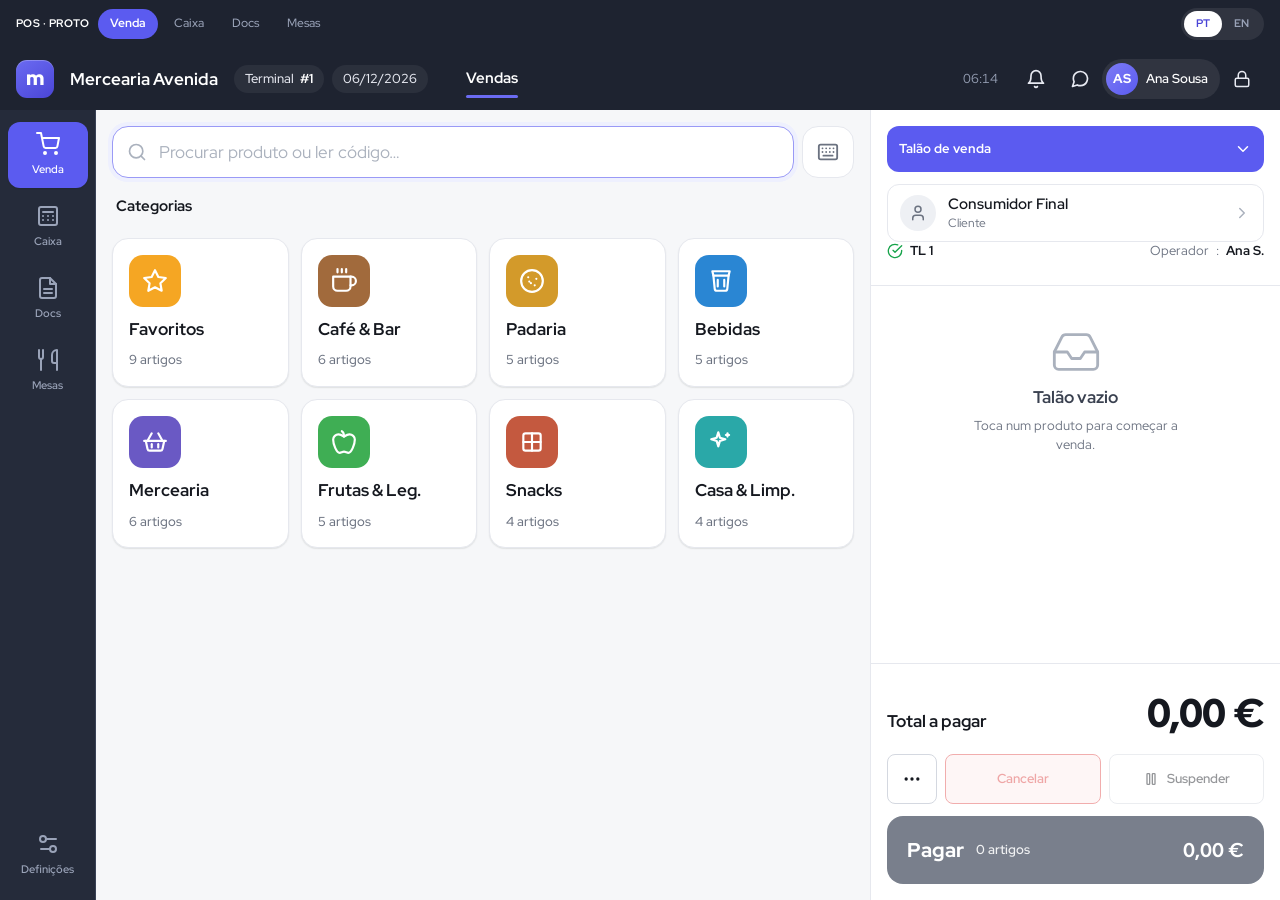
==== payment.html @ ea92c302 "feat(v2): aplica auditoria UX — detalhes em touch, suspender/recuperar, pagamento reescrito Ecrã de " ====
<!DOCTYPE html>
<html lang="pt">
<head>
  <meta charset="UTF-8" />
  <meta name="viewport" content="width=device-width, initial-scale=1, viewport-fit=cover" />
  <title>Moloni POS — Pagamento</title>
  <link rel="stylesheet" href="assets/css/base.css" />
  <link rel="stylesheet" href="assets/css/sale.css" />
  <link rel="stylesheet" href="assets/css/payment.css" />
</head>
<body>
  <header class="pay-top">
    <a class="pay-top__back" href="sale.html" id="back"></a>
    <span class="pay-top__title" id="title">Pagamento</span>
  </header>

  <main class="pay-screen">
    <h1 class="sr-only" id="h1">Pagamento</h1>
    <section class="pay-left">
      <div class="pay-total">
        <div class="lbl" id="lblDue"></div>
        <div class="big num" id="grandTotal">—</div>
      </div>

      <div class="methods" id="methods">
        <button class="method" type="button" data-m="cash" aria-pressed="true"><span data-icon="banknote"></span><span data-s="pay.method.cash"></span></button>
        <button class="method" type="button" data-m="card" aria-pressed="false"><span data-icon="card"></span><span data-s="pay.method.card"></span></button>
        <button class="method" type="button" data-m="mbway" aria-pressed="false"><span data-icon="smartphone"></span><span data-s="pay.method.mbway"></span></button>
      </div>

      <!-- painel dinheiro -->
      <div class="panel" id="cashPanel">
        <button class="cash__received" id="received" type="button">
          <span class="k" id="lblReceived"></span>
          <span class="v num" id="receivedVal">0,00 €</span>
        </button>
        <div class="quick" id="quick"></div>
        <div class="change-row"><span class="k" id="lblChange"></span><span class="v num" id="changeVal">0,00 €</span></div>
      </div>

      <!-- painel cartão / mbway -->
      <div class="panel hidden" id="termPanel">
        <div class="terminal">
          <span data-icon="card" id="termIcon"></span>
          <p id="termMsg"></p>
          <small id="termHint"></small>
        </div>
      </div>
    </section>

    <aside class="pay-right">
      <div class="receipt">
        <h2 id="rTitle"></h2>
        <div id="rRows"></div>
      </div>
      <button class="pay" id="finish" type="button"><span id="finishLbl"></span><span class="pay__amount num" id="finishAmt"></span></button>
      <div class="cert">
        <div class="qr" aria-hidden="true"></div>
        ATCUD: AJ4F-1 · <span id="certTxt"></span>
      </div>
    </aside>
  </main>

  <script src="assets/js/data.js"></script>
  <script src="assets/js/i18n.js"></script>
  <script src="assets/js/icons.js"></script>
  <script src="assets/js/cart.js"></script>
  <script src="assets/js/ui.js"></script>
  <script>
  (function () {
    "use strict";
    var $ = function (s) { return document.querySelector(s); };
    var ic = POS.icon, cart = POS.cart;

    // Fonte de verdade única: o carrinho. Sem itens => volta à venda.
    var totals = cart.totals();
    if (!totals.itemCount) { window.location.href = "sale.html"; return; }

    var method = "cash";
    var receivedCents = 0;

    function paintIcons() {
      document.querySelectorAll("[data-icon]").forEach(function (el) { el.innerHTML = ic(el.getAttribute("data-icon"), { size: 32, stroke: 1.6 }); });
      $("#back").innerHTML = ic("chevron-left", { size: 20 }) + "<span>" + POS.s("act.back") + "</span>";
    }

    function applyStatic() {
      document.querySelectorAll("[data-s]").forEach(function (el) { el.textContent = POS.s(el.getAttribute("data-s")); });
      $("#title").textContent = POS.s("pay.title");
      $("#h1").textContent = POS.s("pay.title");
      $("#lblDue").textContent = POS.s("cart.totalDue");
      $("#lblReceived").textContent = POS.s("pay.received");
      $("#lblChange").textContent = POS.s("pay.change");
      $("#rTitle").textContent = POS.s("pay.summary");
      $("#certTxt").textContent = POS.s("pay.cert");
      $("#finishLbl").textContent = POS.s("pay.complete");
      $("#back").innerHTML = ic("chevron-left", { size: 20 }) + "<span>" + POS.s("act.back") + "</span>";
    }

    function renderTotals() {
      totals = cart.totals();
      $("#grandTotal").textContent = POS.money(totals.totalCents);
      $("#finishAmt").textContent = POS.money(totals.totalCents);
      var rows = rrow(POS.s("tot.subtotal"), POS.money(totals.subtotalCents));
      totals.taxBreakdown.forEach(function (g) { rows += rrow(POS.s("tot.tax") + " " + g.rate + "%", POS.money(g.tax)); });
      if (totals.discountCents > 0) rows += rrow(POS.s("tot.discount"), "−" + POS.money(totals.discountCents));
      var c = cart.customer();
      rows += rrow(POS.s("cart.customer"), c.nif ? "NIF " + c.nif : POS.t(c.name));
      rows += '<div class="rrow tot"><span>' + POS.s("tot.total") + '</span><span class="v">' + POS.money(totals.totalCents) + "</span></div>";
      $("#rRows").innerHTML = rows;
    }
    function rrow(l, v) { return '<div class="rrow"><span>' + l + '</span><span class="v">' + v + "</span></div>"; }

    /* ---------- Quick cash: denominações EUR ≥ total + exato ---------- */
    function renderQuick() {
      var host = $("#quick"); host.innerHTML = "";
      var notes = [500, 1000, 2000, 5000, 10000];
      var vals = [totals.totalCents];
      // próxima nota "redonda" e notas standard acima do total
      notes.forEach(function (n) { if (n > totals.totalCents) vals.push(n); });
      var ceil5 = Math.ceil(totals.totalCents / 500) * 500;
      if (ceil5 > totals.totalCents) vals.push(ceil5);
      vals = vals.filter(function (v, i, a) { return a.indexOf(v) === i; }).sort(function (a, b) { return a - b; }).slice(0, 6);
      vals.forEach(function (v) {
        var b = document.createElement("button"); b.type = "button";
        if (v === totals.totalCents) { b.className = "exact"; b.textContent = POS.s("pay.exact"); }
        else b.textContent = POS.money(v);
        b.addEventListener("click", function () { receivedCents = v; renderCash(); });
        host.appendChild(b);
      });
    }

    function renderCash() {
      $("#receivedVal").textContent = POS.money(receivedCents);
      $("#changeVal").textContent = POS.money(Math.max(0, receivedCents - totals.totalCents));
    }

    /* ---------- Método ---------- */
    function setMethod(m) {
      method = m;
      document.querySelectorAll(".method").forEach(function (x) { x.setAttribute("aria-pressed", String(x.dataset.m === m)); });
      $("#cashPanel").classList.toggle("hidden", m !== "cash");
      $("#termPanel").classList.toggle("hidden", m === "cash");
      if (m !== "cash") {
        $("#termIcon").innerHTML = ic(m === "card" ? "card" : "smartphone", { size: 44, stroke: 1.5 });
        $("#termMsg").textContent = POS.s(m === "card" ? "pay.method.card" : "pay.method.mbway");
        $("#termHint").textContent = POS.money(totals.totalCents);
      }
    }

    /* ---------- Finalizar ---------- */
    function finish() {
      if (method === "cash" && receivedCents < totals.totalCents) {
        POS.toast(POS.s("pay.insufficient"), { variant: "danger" }); return;
      }
      if (method === "cash") return success();
      // cartão / mbway: estado de espera simulado
      var ov = waiting(POS.s(method === "card" ? "pay.cardWaiting" : "pay.mbwayWaiting"));
      setTimeout(function () { ov.remove(); success(); }, 1400);
    }

    function waiting(msg) {
      var ov = document.createElement("div"); ov.className = "success-ov";
      ov.innerHTML = '<div class="success"><div class="spin"></div><h2>' + msg + "</h2></div>";
      document.body.appendChild(ov); return ov;
    }

    function success() {
      var change = Math.max(0, receivedCents - totals.totalCents);
      var ov = document.createElement("div"); ov.className = "success-ov";
      ov.innerHTML = '<div class="success"><div class="success__badge">' + ic("check", { size: 44, stroke: 2.4 }) + "</div>" +
        "<h2>" + POS.s("pay.done") + "</h2>" +
        (method === "cash" && change > 0 ? '<div class="success__change">' + POS.money(change) + "<small>" + POS.s("pay.change") + "</small></div>" : "") +
        '<button class="btn btn--pay btn--block" id="newSale" style="margin-top:var(--sp-4)">' + POS.s("pay.newSale") + "</button></div>";
      document.body.appendChild(ov);
      cart.clear();
      try { sessionStorage.removeItem("pos_payment"); } catch (e) {}
      ov.querySelector("#newSale").addEventListener("click", function () { window.location.href = "sale.html"; });
      setTimeout(function () { window.location.href = "sale.html"; }, 2600);
    }

    function renderAll() { applyStatic(); paintIcons(); renderTotals(); renderQuick(); renderCash(); setMethod(method); }

    document.querySelectorAll(".method").forEach(function (m) { m.addEventListener("click", function () { setMethod(m.dataset.m); }); });
    $("#received").addEventListener("click", function () {
      POS.keypad({ title: POS.s("pay.received"), sub: POS.s("cart.totalDue") + ": " + POS.money(totals.totalCents),
        decimal: true, initial: 0, maxInt: 5, maxDec: 2, suffix: "€",
        onConfirm: function (v) { receivedCents = Math.round(v * 100); renderCash(); } });
    });
    $("#finish").addEventListener("click", finish);
    POS.onLangChange(renderAll);

    POS.mountDevNav("sale");
    renderAll();
  })();
  </script>
</body>
</html>
---- assets/css/base.css ----
/* =========================================================================
   Moloni POS — base.css
   Design tokens + reset + componentes partilhados. Carregado por todas as páginas.
   Dinheiro: cêntimos inteiros, formatado em JS. Tipografia: Red Hat Display.
   ========================================================================= */

/* ---------- Fontes (Red Hat Display, local woff2) ---------- */
@font-face { font-family:"Red Hat Display"; src:url("../fonts/RedHatDisplay-Light.woff2") format("woff2");      font-weight:300; font-style:normal; font-display:swap; }
@font-face { font-family:"Red Hat Display"; src:url("../fonts/RedHatDisplay-Regular.woff2") format("woff2");    font-weight:400; font-style:normal; font-display:swap; }
@font-face { font-family:"Red Hat Display"; src:url("../fonts/RedHatDisplay-Medium.woff2") format("woff2");     font-weight:500; font-style:normal; font-display:swap; }
@font-face { font-family:"Red Hat Display"; src:url("../fonts/RedHatDisplay-SemiBold.woff2") format("woff2");   font-weight:600; font-style:normal; font-display:swap; }
@font-face { font-family:"Red Hat Display"; src:url("../fonts/RedHatDisplay-Bold.woff2") format("woff2");       font-weight:700; font-style:normal; font-display:swap; }
@font-face { font-family:"Red Hat Display"; src:url("../fonts/RedHatDisplay-ExtraBold.woff2") format("woff2");  font-weight:800; font-style:normal; font-display:swap; }
@font-face { font-family:"Red Hat Display"; src:url("../fonts/RedHatDisplay-Black.woff2") format("woff2");      font-weight:900; font-style:normal; font-display:swap; }
@font-face { font-family:"Red Hat Display"; src:url("../fonts/RedHatDisplay-Italic.woff2") format("woff2");     font-weight:400; font-style:italic; font-display:swap; }
@font-face { font-family:"Red Hat Display"; src:url("../fonts/RedHatDisplay-BoldItalic.woff2") format("woff2"); font-weight:700; font-style:italic; font-display:swap; }

/* ---------- Tokens ---------- */
:root {
  /* Acento de marca — Índigo-violeta */
  --brand-900:#312e81; --brand-700:#4a45d6; --brand-600:#5b5bf0; --brand-500:#6b6bf2;
  --brand-400:#9a9af6; --brand-100:#e0e3fd; --brand-50:#eef0fe;

  /* Shell escuro (topbar / rail / dev-nav) — Grafite */
  --shell-900:#1e2330; --shell-800:#252b3a; --shell-700:#2e3547;
  --shell-line:#3a4256; --shell-ink:#e8eaf2; --shell-muted:#9aa3b8;

  /* Neutros (UI clara) */
  --ink-900:#15181f;   /* texto primário        */
  --ink-700:#3a4150;   /* texto secundário      */
  --ink-500:#6b7280;   /* texto terciário/muted */
  --ink-300:#aab1bd;   /* placeholders/disabled */
  --line:#e6e8ee;      /* bordas                */
  --line-strong:#d4d8e0;
  --surface:#ffffff;   /* cartões               */
  --surface-2:#f6f7f9; /* fundo da app          */
  --surface-3:#eef0f4; /* zonas recuadas        */

  /* Semânticos */
  --pay-600:#16a34a; --pay-500:#1eb257; --pay-50:#e7f7ed;   /* confirmar/pagar */
  --danger-600:#dc3b3b; --danger-500:#e24b4b; --danger-50:#fdecec;
  --warn-600:#c2810a; --warn-500:#e0980f; --warn-50:#fdf3e0;
  --info-600:#4a45d6; --info-50:#eef0fe;

  /* Tipografia */
  --font:"Red Hat Display", system-ui, -apple-system, Segoe UI, Roboto, sans-serif;
  --fs-xs:12px; --fs-sm:13px; --fs-base:15px; --fs-md:17px; --fs-lg:20px;
  --fs-xl:24px; --fs-2xl:30px; --fs-3xl:40px; --fs-4xl:52px;

  /* Espaçamento (escala de 4) */
  --sp-1:4px; --sp-2:8px; --sp-3:12px; --sp-4:16px; --sp-5:20px;
  --sp-6:24px; --sp-8:32px; --sp-10:40px; --sp-12:48px;

  /* Raio */
  --r-sm:8px; --r-md:12px; --r-lg:16px; --r-xl:22px; --r-pill:999px;

  /* Sombra */
  --sh-sm:0 1px 2px rgba(13,27,23,.06), 0 1px 1px rgba(13,27,23,.04);
  --sh-md:0 4px 12px rgba(13,27,23,.08), 0 2px 4px rgba(13,27,23,.05);
  --sh-lg:0 12px 32px rgba(13,27,23,.14), 0 4px 10px rgba(13,27,23,.07);
  --sh-pop:0 18px 50px rgba(13,27,23,.22);

  /* Alvos de toque POS */
  --touch:56px; --touch-sm:44px;

  /* Motion */
  --ease:cubic-bezier(.2,.7,.3,1);
  --t-fast:120ms; --t-base:180ms; --t-slow:240ms;

  /* Z */
  --z-nav:50; --z-sticky:60; --z-modal:100; --z-toast:120;
}

/* ---------- Reset ---------- */
*,*::before,*::after { box-sizing:border-box; }
* { margin:0; }
html,body { height:100%; }
body {
  font-family:var(--font);
  font-size:var(--fs-base);
  font-weight:400;
  line-height:1.45;
  color:var(--ink-900);
  background:var(--surface-2);
  -webkit-font-smoothing:antialiased;
  text-rendering:optimizeLegibility;
  -webkit-tap-highlight-color:transparent;
}
button,input,select,textarea { font:inherit; color:inherit; }
button { cursor:pointer; border:none; background:none; }
ul,ol { list-style:none; padding:0; }
a { color:inherit; text-decoration:none; }
img,svg { display:block; }
:where(h1,h2,h3,h4) { line-height:1.15; font-weight:700; }

/* Números: largura tabular para não "saltarem" */
.num, .tnum { font-variant-numeric:tabular-nums; font-feature-settings:"tnum" 1; }

/* Foco visível (teclado) */
:focus-visible { outline:3px solid var(--brand-400); outline-offset:2px; border-radius:var(--r-sm); }
:focus:not(:focus-visible) { outline:none; }

@media (prefers-reduced-motion:reduce) {
  *,*::before,*::after { animation-duration:.001ms !important; transition-duration:.001ms !important; }
}

/* ---------- Botões ---------- */
.btn {
  display:inline-flex; align-items:center; justify-content:center; gap:var(--sp-2);
  min-height:var(--touch); padding:0 var(--sp-5);
  border-radius:var(--r-md); font-weight:600; font-size:var(--fs-md);
  background:var(--surface); color:var(--ink-900); border:1.5px solid var(--line-strong);
  transition:transform var(--t-fast) var(--ease), background var(--t-fast) var(--ease),
             border-color var(--t-fast) var(--ease), box-shadow var(--t-fast) var(--ease);
  user-select:none; white-space:nowrap;
}
.btn:hover { background:var(--surface-3); }
.btn:active { transform:scale(.97); }
.btn:disabled { opacity:.45; pointer-events:none; }

.btn--primary { background:var(--brand-600); color:#fff; border-color:transparent; box-shadow:var(--sh-sm); }
.btn--primary:hover { background:var(--brand-700); }
.btn--pay { background:var(--pay-600); color:#fff; border-color:transparent; box-shadow:var(--sh-md); }
.btn--pay:hover { background:#198a42; }
.btn--ghost { background:transparent; border-color:transparent; }
.btn--ghost:hover { background:var(--surface-3); }
.btn--danger { color:var(--danger-600); border-color:var(--danger-500); background:var(--danger-50); }
.btn--danger:hover { background:#f7dada; }
.btn--sm { min-height:var(--touch-sm); padding:0 var(--sp-3); font-size:var(--fs-sm); border-radius:var(--r-sm); }
.btn--icon { padding:0; width:var(--touch); }
.btn--block { width:100%; }

/* ---------- dev-nav (andaime de protótipo) ---------- */
.dev-nav {
  position:sticky; top:0; z-index:var(--z-nav);
  display:flex; align-items:center; gap:var(--sp-2);
  padding:var(--sp-2) var(--sp-4);
  background:var(--shell-900); color:var(--shell-muted);
  font-size:var(--fs-xs); font-weight:500;
}
.dev-nav strong { color:#fff; letter-spacing:.04em; text-transform:uppercase; font-size:11px; }
.dev-nav .dev-nav__links { display:flex; gap:var(--sp-1); flex:1; flex-wrap:wrap; }
.dev-nav a {
  padding:6px 12px; border-radius:var(--r-pill); color:var(--shell-muted);
  transition:background var(--t-fast) var(--ease), color var(--t-fast) var(--ease);
}
.dev-nav a:hover { background:rgba(255,255,255,.1); color:#fff; }
.dev-nav a[aria-current="page"] { background:var(--brand-600); color:#fff; font-weight:700; }
.dev-nav__lang { display:flex; background:rgba(255,255,255,.08); border-radius:var(--r-pill); padding:3px; }
.dev-nav__lang button { padding:5px 12px; border-radius:var(--r-pill); color:var(--shell-muted); font-size:11px; font-weight:700; }
.dev-nav__lang button[aria-pressed="true"] { background:#fff; color:var(--brand-700); }

/* ---------- Toasts ---------- */
.toast-host {
  position:fixed; left:50%; bottom:var(--sp-6); transform:translateX(-50%);
  z-index:var(--z-toast); display:flex; flex-direction:column; gap:var(--sp-2);
  align-items:center; pointer-events:none; width:max-content; max-width:92vw;
}
.toast {
  display:flex; align-items:center; gap:var(--sp-3);
  background:var(--ink-900); color:#fff; padding:var(--sp-3) var(--sp-3) var(--sp-3) var(--sp-4);
  border-radius:var(--r-pill); box-shadow:var(--sh-pop); font-size:var(--fs-base); font-weight:500;
  pointer-events:auto; animation:toast-in var(--t-slow) var(--ease);
}
.toast--success { background:var(--pay-600); }
.toast--danger  { background:var(--danger-600); }
.toast__action {
  margin-left:var(--sp-1); padding:8px 14px; border-radius:var(--r-pill);
  background:rgba(255,255,255,.16); color:#fff; font-weight:700; font-size:var(--fs-sm);
}
.toast__action:hover { background:rgba(255,255,255,.28); }
.toast.is-leaving { animation:toast-out var(--t-base) var(--ease) forwards; }
@keyframes toast-in  { from{opacity:0; transform:translateY(12px) scale(.96);} to{opacity:1; transform:none;} }
@keyframes toast-out { to{opacity:0; transform:translateY(8px) scale(.97);} }

/* ---------- Modal ---------- */
.modal-backdrop {
  position:fixed; inset:0; z-index:var(--z-modal);
  background:rgba(8,20,16,.45); backdrop-filter:blur(2px);
  display:flex; align-items:center; justify-content:center; padding:var(--sp-4);
  animation:fade var(--t-base) var(--ease);
}
.modal {
  background:var(--surface); border-radius:var(--r-xl); box-shadow:var(--sh-pop);
  width:min(440px,100%); max-height:90vh; overflow:auto; animation:pop var(--t-slow) var(--ease);
}
@keyframes fade { from{opacity:0;} to{opacity:1;} }
@keyframes pop  { from{opacity:0; transform:translateY(10px) scale(.97);} to{opacity:1; transform:none;} }

/* ---------- Utilitários ---------- */
.sr-only { position:absolute; width:1px; height:1px; padding:0; margin:-1px; overflow:hidden; clip:rect(0,0,0,0); white-space:nowrap; border:0; }
.muted { color:var(--ink-500); }
.stack { display:flex; flex-direction:column; }
.row { display:flex; align-items:center; }
---- assets/css/sale.css ----
/* =========================================================================
   Moloni POS — sale.css  (ecrã de venda · v2 · Grafite & Índigo)
   Layout 3 zonas: rail (grafite) · catálogo (claro) · talão (branco).
   ========================================================================= */

body { display:flex; flex-direction:column; height:100dvh; overflow:hidden; }
.ic-svg { display:block; flex:none; }

.app {
  flex:1; min-height:0;
  display:grid;
  grid-template-columns: 96px 1fr clamp(396px, 32vw, 480px);
  grid-template-rows: auto 1fr;
  background:var(--surface-2);
}

/* ---------- Topbar ---------- */
.topbar {
  grid-column:1/-1;
  display:flex; align-items:center; gap:var(--sp-4);
  height:62px; padding:0 var(--sp-4);
  background:var(--shell-900); color:var(--shell-ink);
}
.topbar__logo {
  width:38px; height:38px; border-radius:11px; flex:none;
  background:linear-gradient(145deg, var(--brand-500), var(--brand-700));
  display:grid; place-items:center; color:#fff; font-weight:900; font-size:20px;
  box-shadow:inset 0 1px 0 rgba(255,255,255,.25);
}
.topbar__store { font-size:var(--fs-md); font-weight:700; color:#fff; }
.topbar__meta { display:flex; align-items:center; gap:var(--sp-2); }
.topbar__chip {
  display:flex; align-items:center; gap:6px;
  padding:5px 11px; border-radius:var(--r-pill);
  background:rgba(255,255,255,.06); color:var(--shell-ink); font-weight:500; font-size:var(--fs-sm);
}
.topbar__chip b { color:#fff; font-weight:700; }
.topbar__tabs { display:flex; gap:2px; margin-left:var(--sp-2); }
.topbar__tab {
  position:relative; padding:6px 14px; border-radius:var(--r-sm);
  color:var(--shell-muted); font-weight:700; font-size:var(--fs-base);
}
.topbar__tab[aria-current="page"] { color:#fff; }
.topbar__tab[aria-current="page"]::after {
  content:""; position:absolute; left:14px; right:14px; bottom:-2px; height:3px;
  border-radius:3px; background:var(--brand-500);
}
.topbar__spacer { flex:1; }
.topbar__clock { font-variant-numeric:tabular-nums; color:var(--shell-muted); font-size:var(--fs-sm); }
.topbar__btn {
  width:44px; height:44px; border-radius:var(--r-md); display:grid; place-items:center;
  color:var(--shell-ink); transition:background var(--t-fast) var(--ease);
}
.topbar__btn:hover { background:rgba(255,255,255,.1); }
.topbar__user {
  display:flex; align-items:center; gap:var(--sp-2); padding:4px 12px 4px 4px;
  border-radius:var(--r-pill); background:rgba(255,255,255,.08); color:#fff; font-weight:600; font-size:var(--fs-sm);
}
.topbar__avatar {
  width:32px; height:32px; border-radius:50%; flex:none;
  background:linear-gradient(135deg,#7d7bf5,#5b5bf0); display:grid; place-items:center;
  color:#fff; font-weight:800; font-size:13px;
}

/* ---------- Rail (grafite) ---------- */
.rail {
  grid-row:2; grid-column:1;
  display:flex; flex-direction:column; align-items:center; gap:6px;
  padding:var(--sp-3) var(--sp-2);
  background:var(--shell-800); border-right:1px solid var(--shell-line);
}
.rail__item {
  width:80px; min-height:66px; border-radius:var(--r-md);
  display:flex; flex-direction:column; align-items:center; justify-content:center; gap:6px;
  color:var(--shell-muted); font-size:11px; font-weight:600;
  transition:background var(--t-fast) var(--ease), color var(--t-fast) var(--ease);
}
.rail__item:hover { background:rgba(255,255,255,.07); color:var(--shell-ink); }
.rail__item[aria-current="page"] { background:var(--brand-600); color:#fff; box-shadow:var(--sh-sm); }
.rail__spacer { flex:1; }

/* ---------- Catálogo ---------- */
.catalog { grid-row:2; grid-column:2; min-height:0; display:flex; flex-direction:column; padding:var(--sp-4) var(--sp-4) 0; }

.search-row { display:flex; gap:var(--sp-2); margin-bottom:var(--sp-3); }
.search { position:relative; flex:1; }
.search__icon { position:absolute; left:15px; top:50%; transform:translateY(-50%); color:var(--ink-300); pointer-events:none; }
.search input {
  width:100%; height:52px; padding:0 48px 0 46px;
  border:1.5px solid var(--line); border-radius:var(--r-lg);
  background:var(--surface); font-size:var(--fs-md); font-weight:500;
  transition:border-color var(--t-fast) var(--ease), box-shadow var(--t-fast) var(--ease);
}
.search input::placeholder { color:var(--ink-300); font-weight:400; }
.search input:focus { outline:none; border-color:var(--brand-400); box-shadow:0 0 0 4px var(--brand-50); }
.search__clear {
  position:absolute; right:8px; top:50%; transform:translateY(-50%);
  width:36px; height:36px; border-radius:50%; display:none; place-items:center;
  color:var(--ink-500); background:var(--surface-3);
}
.search.has-value .search__clear { display:grid; }
.kbd-toggle {
  width:52px; height:52px; border-radius:var(--r-lg); border:1.5px solid var(--line);
  background:var(--surface); color:var(--ink-500); display:grid; place-items:center;
  transition:background var(--t-fast) var(--ease), border-color var(--t-fast) var(--ease);
}
.kbd-toggle[aria-pressed="true"] { border-color:var(--brand-400); color:var(--brand-600); background:var(--brand-50); }

/* Breadcrumb */
.crumb { display:flex; align-items:center; gap:6px; margin-bottom:var(--sp-3); min-height:34px; flex-wrap:wrap; }
.crumb__btn { display:flex; align-items:center; gap:6px; padding:6px 10px; border-radius:var(--r-sm); color:var(--ink-500); font-weight:600; font-size:var(--fs-base); }
.crumb__btn:hover { background:var(--surface-3); color:var(--ink-900); }
.crumb__sep { color:var(--ink-300); }
.crumb__here { color:var(--ink-900); font-weight:700; font-size:var(--fs-base); padding:6px 4px; }
.crumb__count { color:var(--ink-500); font-weight:500; font-size:var(--fs-sm); margin-left:2px; }

/* Grelha (famílias + produtos) */
.grid-scroll { flex:1; min-height:0; overflow-y:auto; padding:2px var(--sp-1) var(--sp-6); margin:0 calc(-1 * var(--sp-1)); }
.grid { display:grid; gap:var(--sp-3); grid-template-columns:repeat(auto-fill, minmax(150px, 1fr)); }

/* Tile de FAMÍLIA / subfamília */
.ftile {
  display:flex; flex-direction:column; align-items:flex-start; gap:var(--sp-3);
  min-height:128px; padding:var(--sp-4); text-align:left;
  border:1px solid var(--line); border-radius:var(--r-lg); background:var(--surface); box-shadow:var(--sh-sm);
  transition:transform var(--t-fast) var(--ease), box-shadow var(--t-base) var(--ease), border-color var(--t-fast) var(--ease);
}
.ftile:hover { transform:translateY(-3px); box-shadow:var(--sh-md); border-color:var(--line-strong); }
.ftile:active { transform:translateY(0) scale(.98); }
.ftile__disc {
  width:52px; height:52px; border-radius:14px; display:grid; place-items:center; color:#fff;
  background:var(--fam-color, var(--brand-600));
}
.ftile__name { font-size:var(--fs-md); font-weight:700; color:var(--ink-900); line-height:1.2; }
.ftile__count { font-size:var(--fs-sm); color:var(--ink-500); font-weight:500; margin-top:auto; }

/* Tile de PRODUTO (container div + 2 botões irmãos: adicionar + detalhes) */
.tile {
  position:relative; display:flex; flex-direction:column;
  background:var(--surface); border:1px solid var(--line); border-radius:var(--r-lg);
  overflow:hidden; box-shadow:var(--sh-sm);
  transition:transform var(--t-fast) var(--ease), box-shadow var(--t-base) var(--ease), border-color var(--t-fast) var(--ease);
}
.tile:hover { transform:translateY(-3px); box-shadow:var(--sh-md); border-color:var(--line-strong); }
.tile:has(.tile__add:active) { transform:translateY(0) scale(.98); }
.tile__add { display:flex; flex-direction:column; text-align:left; background:none; padding:0; width:100%; }
.tile__media {
  position:relative; aspect-ratio:5/3; display:grid; place-items:center;
  background:color-mix(in srgb, var(--tile-color, #888) 12%, white);
  color:color-mix(in srgb, var(--tile-color, #888) 78%, #1b1b1b);
}
.tile__badge {
  position:absolute; top:8px; left:8px; min-width:26px; height:26px; padding:0 7px;
  border-radius:var(--r-pill); background:var(--brand-600); color:#fff;
  font-size:13px; font-weight:800; display:grid; place-items:center; box-shadow:var(--sh-md);
  animation:pop var(--t-base) var(--ease);
}
.tile__info {
  position:absolute; top:6px; right:6px; z-index:2; width:40px; height:40px; border-radius:50%;
  display:grid; place-items:center; color:var(--ink-500);
  background:rgba(255,255,255,.88); box-shadow:var(--sh-sm);
  opacity:.85; transition:opacity var(--t-fast) var(--ease), color var(--t-fast) var(--ease), transform var(--t-fast) var(--ease);
}
.tile__info:hover { opacity:1; color:var(--brand-600); }
.tile__info:active { transform:scale(.9); }
.tile__body { padding:10px 12px 12px; display:flex; flex-direction:column; gap:3px; }
.tile__name { font-size:var(--fs-sm); font-weight:600; line-height:1.25; color:var(--ink-900);
  display:-webkit-box; -webkit-line-clamp:2; -webkit-box-orient:vertical; overflow:hidden; min-height:2.5em; }
.tile__price { font-size:var(--fs-md); font-weight:800; color:var(--ink-900); }
.tile__price small { font-size:var(--fs-xs); font-weight:600; color:var(--ink-500); }
.tile.is-out .tile__media { filter:grayscale(.6); opacity:.7; }
.tile__out { position:absolute; bottom:8px; right:8px; padding:2px 8px; border-radius:var(--r-pill); background:var(--danger-50); color:var(--danger-600); font-size:11px; font-weight:700; }

/* Empty state */
.empty { flex:1; display:flex; flex-direction:column; align-items:center; justify-content:center; text-align:center; color:var(--ink-500); gap:10px; padding:var(--sp-10); }
.empty .ic-svg { color:var(--ink-300); }
.empty h3 { font-size:var(--fs-lg); color:var(--ink-700); }

/* ---------- Talão ---------- */
.cart { grid-row:2; grid-column:3; min-height:0; display:flex; flex-direction:column; background:var(--surface); border-left:1px solid var(--line); }
.cart__head { padding:var(--sp-4) var(--sp-4) var(--sp-3); border-bottom:1px solid var(--line); }

/* topo: cliente + doc selector */
.cart__toprow { display:flex; gap:var(--sp-2); margin-bottom:var(--sp-3); }
.cart__toprow > * { flex:1; }
.btn-soft { display:flex; align-items:center; justify-content:center; gap:8px; min-height:46px; border-radius:var(--r-md);
  border:1.5px solid var(--line); background:var(--surface); color:var(--ink-700); font-weight:600; font-size:var(--fs-sm);
  padding:0 12px; transition:background var(--t-fast) var(--ease), border-color var(--t-fast) var(--ease); }
.btn-soft:hover { background:var(--surface-3); }

.docsel { position:relative; }
.docsel__btn { width:100%; display:flex; align-items:center; justify-content:space-between; gap:8px; min-height:46px;
  padding:0 12px; border-radius:var(--r-md); background:var(--brand-600); color:#fff; font-weight:700; font-size:var(--fs-sm); }
.docsel__btn:hover { background:var(--brand-700); }
.docsel__menu { position:absolute; top:calc(100% + 6px); left:0; right:0; z-index:var(--z-sticky);
  background:var(--surface); border:1px solid var(--line); border-radius:var(--r-md); box-shadow:var(--sh-lg); overflow:hidden; }
.docsel__opt { display:flex; align-items:center; justify-content:space-between; width:100%; padding:12px 14px; text-align:left; font-weight:600; font-size:var(--fs-sm); color:var(--ink-700); }
.docsel__opt:hover { background:var(--surface-2); }
.docsel__opt[aria-selected="true"] { color:var(--brand-700); }

.cart__meta { display:flex; align-items:center; justify-content:space-between; gap:var(--sp-2); margin-bottom:var(--sp-3); font-size:var(--fs-sm); }
.cart__doc { display:flex; align-items:center; gap:7px; color:var(--ink-500); }
.cart__doc b { color:var(--ink-900); font-weight:700; }
.cart__doc .ic-svg { color:var(--pay-600); }

.customer { display:flex; align-items:center; gap:var(--sp-3); width:100%; padding:10px 12px; border-radius:var(--r-md);
  border:1.5px solid var(--line); background:var(--surface); transition:background var(--t-fast) var(--ease); }
.customer:hover { background:var(--surface-3); }
.customer__ava { width:36px; height:36px; border-radius:50%; background:var(--surface-3); display:grid; place-items:center; color:var(--ink-500); flex:none; }
.customer__txt { flex:1; text-align:left; line-height:1.2; }
.customer__txt b { display:block; font-size:var(--fs-base); font-weight:600; }
.customer__txt span { font-size:var(--fs-xs); color:var(--ink-500); }
.customer__chev { color:var(--ink-300); }

/* linhas */
.lines { flex:1; min-height:0; overflow-y:auto; padding:var(--sp-2) var(--sp-3); }
.lines__head { display:flex; justify-content:space-between; padding:4px 10px; color:var(--ink-500); font-size:var(--fs-xs); font-weight:700; text-transform:uppercase; letter-spacing:.04em; }
.line { display:grid; grid-template-columns:auto 1fr auto; align-items:center; gap:var(--sp-3);
  padding:var(--sp-2); border-radius:var(--r-md); transition:background var(--t-fast) var(--ease); animation:line-in var(--t-base) var(--ease); }
.line:hover { background:var(--surface-2); }
@keyframes line-in { from{opacity:0; transform:translateX(8px);} to{opacity:1; transform:none;} }

.stepper { display:flex; align-items:center; gap:2px; background:var(--surface-3); border-radius:var(--r-pill); padding:3px; }
.stepper button { width:44px; height:44px; border-radius:50%; display:grid; place-items:center; color:var(--ink-700); background:transparent; transition:background var(--t-fast) var(--ease); }
.stepper button:hover { background:#fff; }
.stepper .qty { min-width:40px; height:44px; display:grid; place-items:center; padding:0 4px; font-weight:800; font-size:var(--fs-base); font-variant-numeric:tabular-nums; border-radius:var(--r-md); }
.stepper .qty:hover { background:#fff; }

.line__info { min-width:0; line-height:1.25; }
.line__name { font-size:var(--fs-base); font-weight:600; color:var(--ink-900); white-space:nowrap; overflow:hidden; text-overflow:ellipsis; }
.line__sub { display:flex; align-items:center; gap:6px; margin-top:2px; }
.line__sub small { font-size:var(--fs-xs); color:var(--ink-500); }
.disc-badge { padding:1px 7px; border-radius:var(--r-pill); background:var(--pay-50); color:var(--pay-600); font-size:11px; font-weight:700; }

.line__right { display:flex; align-items:center; gap:var(--sp-2); }
.line__amt { text-align:right; display:flex; flex-direction:column; align-items:flex-end; gap:1px; }
.line__price { font-size:var(--fs-base); font-weight:800; color:var(--ink-900); font-variant-numeric:tabular-nums; }
.line__was { font-size:var(--fs-xs); color:var(--ink-300); text-decoration:line-through; }
.line__del { width:44px; height:44px; border-radius:10px; display:grid; place-items:center; color:var(--ink-300); transition:color var(--t-fast) var(--ease), background var(--t-fast) var(--ease); }
.line__del:hover { color:var(--danger-600); background:var(--danger-50); }

.cart__empty { flex:1; display:flex; flex-direction:column; align-items:center; justify-content:center; text-align:center; color:var(--ink-500); gap:10px; padding:var(--sp-8); }
.cart__empty .ic-svg { color:var(--ink-300); }
.cart__empty h3 { font-size:var(--fs-md); color:var(--ink-700); }
.cart__empty p { font-size:var(--fs-sm); max-width:26ch; }

/* rodapé / totais (sticky) */
.summary { border-top:1px solid var(--line); padding:var(--sp-3) var(--sp-4) var(--sp-4); background:var(--surface); }
.summary__rows { margin-bottom:var(--sp-2); }
.summary__row { display:flex; align-items:center; justify-content:space-between; font-size:var(--fs-sm); color:var(--ink-700); padding:3px 0; }
.summary__row .val { font-variant-numeric:tabular-nums; font-weight:600; }
.summary__disc { color:var(--brand-700); font-weight:700; }
.summary__toggle { display:flex; align-items:center; gap:6px; color:var(--ink-500); font-weight:600; font-size:var(--fs-sm); padding:4px 0; }
.summary__toggle .ic-svg { transition:transform var(--t-fast) var(--ease); }
.summary.show-tax .summary__toggle .ic-svg { transform:rotate(180deg); }
.summary__taxes { display:none; }
.summary.show-tax .summary__taxes { display:block; }
.summary__total { display:flex; align-items:baseline; justify-content:space-between; margin:var(--sp-2) 0 var(--sp-3); }
.summary__total .lbl { font-size:var(--fs-md); font-weight:700; }
.summary__total .amount { font-size:var(--fs-3xl); font-weight:900; letter-spacing:-.02em; font-variant-numeric:tabular-nums; }

/* barra de ações inferior (estilo Moloni) */
.actbar { display:flex; gap:var(--sp-2); margin-bottom:var(--sp-3); }
.actbar .btn { flex:1; min-height:50px; }
.actbar .btn--icon { flex:none; width:50px; }

.pay { width:100%; min-height:68px; border-radius:var(--r-lg); display:flex; align-items:center; justify-content:space-between; gap:var(--sp-3);
  padding:0 var(--sp-5); background:var(--pay-600); color:#fff; font-size:var(--fs-lg); font-weight:800; box-shadow:var(--sh-md);
  transition:transform var(--t-fast) var(--ease), background var(--t-fast) var(--ease); }
.pay:hover { background:#138a3e; }
.pay:active { transform:scale(.98); }
.pay:disabled { background:var(--ink-500); box-shadow:none; opacity:.9; }
.pay__left { display:flex; align-items:center; gap:var(--sp-3); }
.pay__count { font-size:var(--fs-sm); font-weight:600; opacity:.9; }
.pay__amount { font-variant-numeric:tabular-nums; }

/* ---------- Dialog de detalhes do produto ---------- */
.pd { width:min(560px,100%); }
.pd__hero { display:flex; gap:var(--sp-4); padding:var(--sp-5); border-bottom:1px solid var(--line); }
.pd__media { width:120px; height:120px; border-radius:var(--r-lg); display:grid; place-items:center; flex:none;
  background:color-mix(in srgb, var(--tile-color, #888) 14%, white); color:color-mix(in srgb, var(--tile-color, #888) 80%, #1b1b1b); }
.pd__head { flex:1; min-width:0; }
.pd__name { font-size:var(--fs-xl); font-weight:800; line-height:1.15; }
.pd__ref { color:var(--ink-500); font-size:var(--fs-sm); margin-top:2px; }
.pd__price { font-size:var(--fs-2xl); font-weight:900; margin-top:var(--sp-3); font-variant-numeric:tabular-nums; }
.pd__price small { font-size:var(--fs-sm); color:var(--ink-500); font-weight:600; }
.pd__tags { display:flex; gap:8px; flex-wrap:wrap; margin-top:var(--sp-3); }
.pd__tag { padding:4px 10px; border-radius:var(--r-pill); font-size:var(--fs-xs); font-weight:700; background:var(--surface-3); color:var(--ink-700); }
.pd__tag.ok { background:var(--pay-50); color:var(--pay-600); }
.pd__tag.low { background:var(--warn-50); color:var(--warn-600); }
.pd__tag.out { background:var(--danger-50); color:var(--danger-600); }
.pd__body { padding:var(--sp-5); display:flex; flex-direction:column; gap:var(--sp-4); }
.pd__sec h4 { font-size:var(--fs-xs); text-transform:uppercase; letter-spacing:.05em; color:var(--ink-500); margin-bottom:6px; }
.pd__sec p { color:var(--ink-700); font-size:var(--fs-base); }
.pd__grid { display:grid; grid-template-columns:1fr 1fr; gap:var(--sp-3); }
.pd__cell { background:var(--surface-2); border-radius:var(--r-md); padding:10px 12px; }
.pd__cell .k { font-size:var(--fs-xs); color:var(--ink-500); }
.pd__cell .v { font-size:var(--fs-md); font-weight:700; font-variant-numeric:tabular-nums; }
.varopts { display:flex; gap:8px; flex-wrap:wrap; }
.varopt { padding:8px 14px; border-radius:var(--r-md); border:1.5px solid var(--line); background:var(--surface); font-weight:600; font-size:var(--fs-sm); }
.varopt[aria-pressed="true"] { border-color:var(--brand-400); background:var(--brand-50); color:var(--brand-700); }
.pd__foot { padding:var(--sp-4) var(--sp-5); border-top:1px solid var(--line); display:flex; gap:var(--sp-2); }
.pd__foot .btn { flex:1; }

/* ---------- Keypad / sheets (reaproveitado) ---------- */
.sheet { padding:var(--sp-5); }
.sheet h3 { font-size:var(--fs-lg); margin-bottom:var(--sp-1); }
.sheet__sub { color:var(--ink-500); font-size:var(--fs-sm); margin-bottom:var(--sp-4); }
.sheet__display { height:64px; border-radius:var(--r-md); background:var(--surface-2); border:1.5px solid var(--line);
  display:flex; align-items:center; justify-content:flex-end; padding:0 var(--sp-4);
  font-size:var(--fs-2xl); font-weight:800; font-variant-numeric:tabular-nums; margin-bottom:var(--sp-4); }
.keypad { display:grid; grid-template-columns:repeat(3,1fr); gap:var(--sp-2); }
.keypad button { height:60px; border-radius:var(--r-md); background:var(--surface-2); border:1px solid var(--line); font-size:var(--fs-xl); font-weight:700; transition:background var(--t-fast) var(--ease), transform var(--t-fast) var(--ease); }
.keypad button:hover { background:var(--surface-3); }
.keypad button:active { transform:scale(.95); }
.keypad button.key-del { color:var(--danger-600); }
.sheet__foot { display:flex; gap:var(--sp-2); margin-top:var(--sp-4); }
.sheet__foot .btn { flex:1; }
.seg { display:flex; gap:var(--sp-2); margin-bottom:var(--sp-4); }
.seg button { flex:1; height:48px; border-radius:var(--r-md); border:1.5px solid var(--line); background:var(--surface); font-weight:700; color:var(--ink-700); }
.seg button[aria-pressed="true"] { background:var(--brand-50); border-color:var(--brand-400); color:var(--brand-700); }

/* menu de contexto simples (⋯) */
.menu { padding:var(--sp-2); min-width:240px; }
.menu__item { display:flex; align-items:center; gap:var(--sp-3); width:100%; padding:12px 14px; border-radius:var(--r-md); text-align:left; font-weight:600; font-size:var(--fs-base); color:var(--ink-700); }
.menu__item:hover { background:var(--surface-2); }
.menu__item.danger { color:var(--danger-600); }
.menu__item.danger:hover { background:var(--danger-50); }
.menu__item .ic-svg { color:var(--ink-500); }
.menu__item.danger .ic-svg { color:var(--danger-600); }

/* lista de clientes */
.clist { display:flex; flex-direction:column; }
.clist__item { display:flex; align-items:center; gap:var(--sp-3); padding:var(--sp-3); border-radius:var(--r-md); text-align:left; width:100%; }
.clist__item:hover { background:var(--surface-2); }
.clist__item b { font-weight:600; }
.clist__item span { display:block; font-size:var(--fs-xs); color:var(--ink-500); }
.clist__item[aria-pressed="true"] { background:var(--brand-50); }

/* ---------- Responsivo ---------- */
@media (max-width:1120px) {
  .app { grid-template-columns:88px 1fr clamp(360px,38vw,420px); }
  .topbar__chip.is-date { display:none; }
}
@media (max-width:880px) {
  .app { grid-template-columns:1fr; grid-template-rows:auto auto 1fr; }
  .rail { grid-row:auto; grid-column:1; flex-direction:row; justify-content:space-around; border-right:none; border-bottom:1px solid var(--shell-line); padding:6px; }
  .rail__item { flex-direction:row; min-height:48px; gap:8px; width:auto; padding:0 14px; }
  .rail__spacer { display:none; }
  .catalog, .cart { grid-column:1; }
  .cart { border-left:none; border-top:1px solid var(--line); max-height:50vh; }
}
---- assets/css/payment.css ----
/* =========================================================================
   Moloni POS — payment.css  (ecrã de pagamento · Grafite & Índigo)
   Usa base.css + sale.css (componentes partilhados: btn, sheet, keypad).
   ========================================================================= */

body { display:flex; flex-direction:column; height:100dvh; overflow:hidden; }
.ic-svg { display:block; flex:none; }

/* topo grafite */
.pay-top {
  display:flex; align-items:center; gap:var(--sp-3);
  height:60px; padding:0 var(--sp-4);
  background:var(--shell-900); color:var(--shell-ink);
}
.pay-top__back {
  display:flex; align-items:center; gap:8px; height:42px; padding:0 14px 0 10px;
  border-radius:var(--r-md); color:var(--shell-ink); font-weight:600;
  transition:background var(--t-fast) var(--ease);
}
.pay-top__back:hover { background:rgba(255,255,255,.1); }
.pay-top__title { font-size:var(--fs-md); font-weight:700; color:#fff; }

/* grelha */
.pay-screen { flex:1; min-height:0; display:grid; grid-template-columns:1fr clamp(380px,34vw,460px); background:var(--surface-2); }
.pay-left { padding:var(--sp-8); display:flex; flex-direction:column; overflow-y:auto; }
.pay-total { margin-bottom:var(--sp-6); }
.pay-total .lbl { color:var(--ink-500); font-weight:600; font-size:var(--fs-base); }
.pay-total .big { font-size:var(--fs-4xl); font-weight:900; letter-spacing:-.02em; font-variant-numeric:tabular-nums; }

.methods { display:grid; grid-template-columns:repeat(3,1fr); gap:var(--sp-3); margin-bottom:var(--sp-6); }
.method {
  min-height:122px; border-radius:var(--r-lg); border:2px solid var(--line); background:var(--surface);
  display:flex; flex-direction:column; align-items:center; justify-content:center; gap:10px;
  font-size:var(--fs-md); font-weight:700; color:var(--ink-700);
  transition:transform var(--t-fast) var(--ease), border-color var(--t-fast) var(--ease), box-shadow var(--t-base) var(--ease);
}
.method:hover { transform:translateY(-3px); box-shadow:var(--sh-md); }
.method:active { transform:scale(.98); }
.method[aria-pressed="true"] { border-color:var(--brand-500); background:var(--brand-50); color:var(--brand-700); box-shadow:var(--sh-sm); }

/* painel de dinheiro */
.panel { background:var(--surface); border-radius:var(--r-lg); border:1px solid var(--line); padding:var(--sp-5); box-shadow:var(--sh-sm); }
.panel.hidden { display:none; }
.cash__received {
  width:100%; display:flex; align-items:center; justify-content:space-between; gap:var(--sp-3);
  min-height:64px; padding:0 var(--sp-4); margin-bottom:var(--sp-4);
  border:1.5px solid var(--line); border-radius:var(--r-md); background:var(--surface-2);
  transition:border-color var(--t-fast) var(--ease);
}
.cash__received:hover { border-color:var(--brand-400); }
.cash__received .k { color:var(--ink-500); font-weight:600; font-size:var(--fs-sm); }
.cash__received .v { font-size:var(--fs-2xl); font-weight:800; font-variant-numeric:tabular-nums; }
.quick { display:grid; grid-template-columns:repeat(3,1fr); gap:var(--sp-2); margin-bottom:var(--sp-4); }
.quick button {
  min-height:56px; border-radius:var(--r-md); border:1.5px solid var(--line); background:var(--surface-2);
  font-weight:700; font-size:var(--fs-md); font-variant-numeric:tabular-nums;
  transition:background var(--t-fast) var(--ease), transform var(--t-fast) var(--ease);
}
.quick button:hover { background:var(--surface-3); }
.quick button:active { transform:scale(.96); }
.quick button.exact { border-color:var(--brand-400); color:var(--brand-700); background:var(--brand-50); }
.change-row { display:flex; align-items:center; justify-content:space-between; padding-top:var(--sp-2); border-top:1px dashed var(--line); }
.change-row .k { font-size:var(--fs-md); font-weight:600; }
.change-row .v { font-size:var(--fs-2xl); font-weight:900; color:var(--pay-600); font-variant-numeric:tabular-nums; }

/* painel cartão/mbway */
.terminal { text-align:center; padding:var(--sp-6) var(--sp-4); color:var(--ink-700); }
.terminal .ic-svg { color:var(--brand-600); margin:0 auto var(--sp-3); }
.terminal p { font-size:var(--fs-md); font-weight:600; }
.terminal small { color:var(--ink-500); }

/* coluna direita: resumo + finalizar */
.pay-right { background:var(--surface); border-left:1px solid var(--line); padding:var(--sp-6); display:flex; flex-direction:column; }
.receipt { flex:1; min-height:0; overflow-y:auto; }
.receipt h2 { font-size:var(--fs-lg); margin-bottom:var(--sp-4); }
.rrow { display:flex; justify-content:space-between; padding:5px 0; font-size:var(--fs-sm); color:var(--ink-700); }
.rrow .v { font-variant-numeric:tabular-nums; }
.rrow.tot { border-top:1px dashed var(--line); margin-top:8px; padding-top:12px; font-size:var(--fs-lg); font-weight:800; color:var(--ink-900); }
.cert { margin-top:var(--sp-5); padding-top:var(--sp-4); border-top:1px solid var(--line); color:var(--ink-500); font-size:var(--fs-xs); text-align:center; }
.cert .qr { width:84px; height:84px; margin:0 auto var(--sp-2); border-radius:var(--r-sm);
  background:repeating-linear-gradient(90deg,#15181f 0 6px,transparent 6px 12px), repeating-linear-gradient(0deg,#15181f 0 6px,transparent 6px 12px);
  background-color:#fff; border:4px solid #fff; box-shadow:0 0 0 1px var(--line); opacity:.85; }

/* sucesso */
.success-ov { position:fixed; inset:0; z-index:var(--z-modal); background:rgba(8,12,20,.5); backdrop-filter:blur(3px); display:grid; place-items:center; animation:fade var(--t-base) var(--ease); }
.success { background:var(--surface); border-radius:var(--r-xl); box-shadow:var(--sh-pop); width:min(420px,92vw); padding:var(--sp-8); text-align:center; animation:pop var(--t-slow) var(--ease); }
.success__badge { width:84px; height:84px; border-radius:50%; background:var(--pay-50); color:var(--pay-600); display:grid; place-items:center; margin:0 auto var(--sp-4); }
.success h2 { font-size:var(--fs-xl); margin-bottom:6px; }
.success__change { font-size:var(--fs-3xl); font-weight:900; color:var(--pay-600); font-variant-numeric:tabular-nums; margin:var(--sp-3) 0; }
.success__change small { display:block; font-size:var(--fs-sm); color:var(--ink-500); font-weight:600; }

/* spinner */
.spin { width:40px; height:40px; border:4px solid var(--line); border-top-color:var(--brand-600); border-radius:50%; margin:0 auto var(--sp-3); animation:spin .8s linear infinite; }
@keyframes spin { to { transform:rotate(360deg); } }

@media (max-width:820px) {
  .pay-screen { grid-template-columns:1fr; grid-template-rows:1fr auto; }
  .pay-right { border-left:none; border-top:1px solid var(--line); }
}
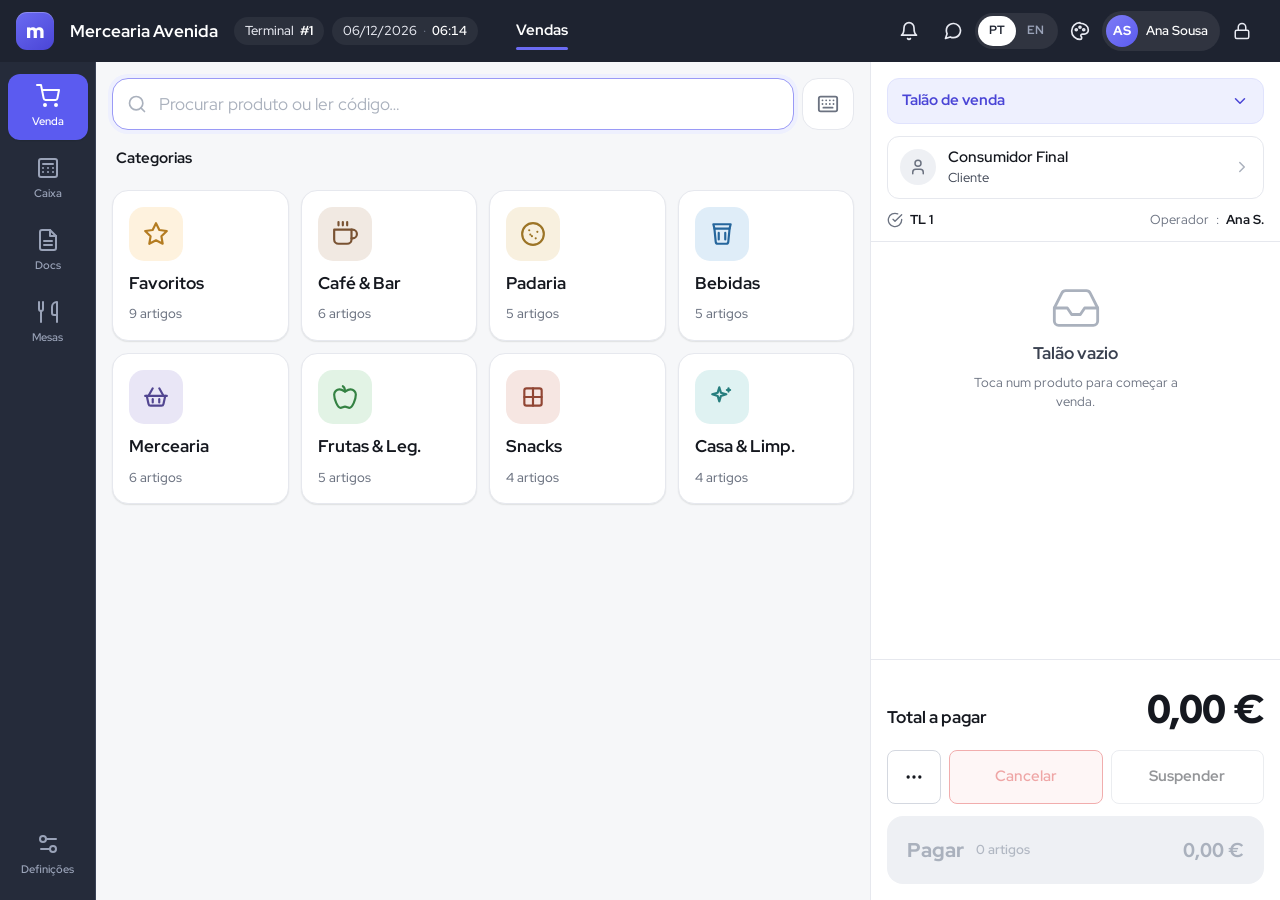
==== commit 90ba6c90: "feat: temas (4 modos), teclados afinados, e diálogos à prova de toque acidental Comportamento (críti" ====
--- a/payment.html
+++ b/payment.html
@@ -4,6 +4,7 @@
   <meta charset="UTF-8" />
   <meta name="viewport" content="width=device-width, initial-scale=1, viewport-fit=cover" />
   <title>Moloni POS — Pagamento</title>
+  <script>try{var t=sessionStorage.getItem('pos_theme');if(t&&t!=='normal')document.documentElement.setAttribute('data-theme',t);}catch(e){}</script>
   <link rel="stylesheet" href="assets/css/base.css" />
   <link rel="stylesheet" href="assets/css/sale.css" />
   <link rel="stylesheet" href="assets/css/payment.css" />
--- a/assets/css/base.css
+++ b/assets/css/base.css
@@ -36,8 +36,11 @@
   --surface-2:#f6f7f9; /* fundo da app          */
   --surface-3:#eef0f4; /* zonas recuadas        */
 
+  /* Base das tintas de família (color-mix) — mudam por tema */
+  --tint-base:#ffffff; --tint-ink:#1b1b1b;
+
   /* Semânticos */
-  --pay-600:#16a34a; --pay-500:#1eb257; --pay-50:#e7f7ed;   /* confirmar/pagar */
+  --pay-700:#0e6438; --pay-600:#127a43; --pay-500:#1aa052; --pay-50:#e8f3ec;   /* confirmar/pagar (verde sóbrio) */
   --danger-600:#dc3b3b; --danger-500:#e24b4b; --danger-50:#fdecec;
   --warn-600:#c2810a; --warn-500:#e0980f; --warn-50:#fdf3e0;
   --info-600:#4a45d6; --info-50:#eef0fe;
@@ -69,6 +72,42 @@
 
   /* Z */
   --z-nav:50; --z-sticky:60; --z-modal:100; --z-toast:120;
+}
+
+/* ---------- Temas (overrides de tokens) ---------- */
+:root[data-theme="dark"] {
+  color-scheme:dark;
+  --surface:#1a1f2b; --surface-2:#12161f; --surface-3:#232a39;
+  --ink-900:#eef1f7; --ink-700:#c2c9d6; --ink-500:#8b94a6; --ink-300:#5b6476;
+  --line:#2c3444; --line-strong:#3a4356;
+  --shell-900:#0e121b; --shell-800:#151a25; --shell-700:#1d2330; --shell-line:#2a3140;
+  --shell-ink:#eef1f7; --shell-muted:#8b94a6;
+  --brand-900:#c9c7fb; --brand-700:#8d8bf7; --brand-600:#7d7bf5; --brand-500:#6f6cf0;
+  --brand-400:#5f5ce8; --brand-100:#2a2f55; --brand-50:#21263f;
+  --pay-700:#1aa052; --pay-600:#23b863; --pay-500:#2fce74; --pay-50:#15281f;
+  --danger-600:#f15a5a; --danger-500:#f47171; --danger-50:#2e1a1c;
+  --warn-600:#e0980f; --warn-50:#2a2210; --info-600:#7d7bf5; --info-50:#21263f;
+  --tint-base:#11151d; --tint-ink:#eef1f7;
+  --sh-sm:0 1px 2px rgba(0,0,0,.4); --sh-md:0 4px 14px rgba(0,0,0,.45);
+  --sh-lg:0 14px 36px rgba(0,0,0,.55); --sh-pop:0 20px 56px rgba(0,0,0,.6);
+}
+:root[data-theme="vivo"] {
+  --brand-900:#3a1aa8; --brand-700:#4f23e0; --brand-600:#6a2bf5; --brand-500:#8a4dff;
+  --brand-400:#b18cff; --brand-100:#e9e0ff; --brand-50:#f4efff;
+  --pay-700:#0e8f47; --pay-600:#12b35a; --pay-500:#1fd06d; --pay-50:#e3f9ec;
+  --surface-2:#f4f2fb; --surface-3:#ebe8f6;
+  --r-md:14px; --r-lg:18px;
+  --info-600:#6a2bf5; --info-50:#f4efff;
+}
+:root[data-theme="clean"] {
+  --brand-900:#2f3545; --brand-700:#3f4658; --brand-600:#4d556a; --brand-500:#5c647b;
+  --brand-400:#9aa1b2; --brand-100:#e7e9ee; --brand-50:#f2f3f6;
+  --pay-700:#2c6e4a; --pay-600:#3a8159; --pay-500:#4a9569; --pay-50:#eef3f0;
+  --surface:#ffffff; --surface-2:#f3f4f6; --surface-3:#e9eaee;
+  --line:#e2e4e9; --line-strong:#cfd2da;
+  --ink-900:#23272f; --ink-700:#4a5160; --ink-500:#767d8c;
+  --info-600:#4d556a; --info-50:#f2f3f6;
+  --sh-sm:0 1px 2px rgba(20,24,31,.05); --sh-md:0 2px 8px rgba(20,24,31,.06);
 }
 
 /* ---------- Reset ---------- */
@@ -121,11 +160,13 @@
 .btn--primary { background:var(--brand-600); color:#fff; border-color:transparent; box-shadow:var(--sh-sm); }
 .btn--primary:hover { background:var(--brand-700); }
 .btn--pay { background:var(--pay-600); color:#fff; border-color:transparent; box-shadow:var(--sh-md); }
-.btn--pay:hover { background:#198a42; }
+.btn--pay:hover { background:var(--pay-700); }
 .btn--ghost { background:transparent; border-color:transparent; }
 .btn--ghost:hover { background:var(--surface-3); }
 .btn--danger { color:var(--danger-600); border-color:var(--danger-500); background:var(--danger-50); }
 .btn--danger:hover { background:#f7dada; }
+.btn--danger-solid { background:var(--danger-600); color:#fff; border-color:transparent; }
+.btn--danger-solid:hover { background:#c22f2f; }
 .btn--sm { min-height:var(--touch-sm); padding:0 var(--sp-3); font-size:var(--fs-sm); border-radius:var(--r-sm); }
 .btn--icon { padding:0; width:var(--touch); }
 .btn--block { width:100%; }
@@ -181,11 +222,66 @@
   animation:fade var(--t-base) var(--ease);
 }
 .modal {
+  position:relative;
   background:var(--surface); border-radius:var(--r-xl); box-shadow:var(--sh-pop);
   width:min(440px,100%); max-height:90vh; overflow:auto; animation:pop var(--t-slow) var(--ease);
 }
+.modal__close {
+  position:absolute; top:12px; right:12px; z-index:2; width:40px; height:40px; border-radius:50%;
+  display:grid; place-items:center; color:var(--ink-500); background:var(--surface-2);
+  transition:background var(--t-fast) var(--ease), color var(--t-fast) var(--ease);
+}
+.modal__close:hover { background:var(--surface-3); color:var(--ink-900); }
 @keyframes fade { from{opacity:0;} to{opacity:1;} }
 @keyframes pop  { from{opacity:0; transform:translateY(10px) scale(.97);} to{opacity:1; transform:none;} }
+
+/* ---------- Teclado on-screen (OSK) ---------- */
+.osk {
+  position:fixed; left:0; right:0; bottom:0; z-index:var(--z-toast);
+  background:var(--surface); border-top:1px solid var(--line); box-shadow:0 -12px 40px rgba(13,20,30,.16);
+  padding:0 var(--sp-3) calc(var(--sp-3) + env(safe-area-inset-bottom,0));
+  display:flex; flex-direction:column; gap:7px;
+  transform:translateY(115%); transition:transform var(--t-slow) var(--ease);
+}
+.osk.is-open { transform:none; }
+/* barra superior (arrastar / alternar modo) */
+.osk__bar { display:flex; align-items:center; gap:8px; height:40px; cursor:default; color:var(--ink-500); }
+.osk__grip { display:none; color:var(--ink-300); }
+.osk__title { flex:1; font-size:var(--fs-sm); font-weight:700; color:var(--ink-500); }
+.osk__tool { width:36px; height:36px; border-radius:9px; display:grid; place-items:center; color:var(--ink-500); transition:background var(--t-fast) var(--ease); }
+.osk__tool:hover { background:var(--surface-3); color:var(--ink-900); }
+.osk__row { display:flex; gap:7px; justify-content:center; }
+.osk__row--space { margin-top:1px; }
+.osk__key {
+  flex:1 1 0; min-width:0; height:50px; border-radius:10px;
+  background:var(--surface-2); border:1px solid var(--line); color:var(--ink-900);
+  font-size:var(--fs-lg); font-weight:600; display:grid; place-items:center;
+  transition:background var(--t-fast) var(--ease), transform var(--t-fast) var(--ease);
+}
+.osk__key:hover { background:var(--surface-3); }
+.osk__key:active { transform:scale(.94); background:var(--brand-50); }
+.osk__bksp { flex:0 0 76px; color:var(--ink-700); }     /* à direita, como teclado real */
+.osk__shift { flex:0 0 60px; color:var(--ink-700); }
+.osk__shift .ic-svg { opacity:.85; }
+.osk.is-shift .osk__shift { background:var(--brand-600); border-color:transparent; color:#fff; }
+.osk.is-shift .osk__shift .ic-svg { opacity:1; }
+.osk__wide { flex:0 0 64px; }
+.osk__space { flex:6 1 0; color:var(--ink-500); font-size:var(--fs-base); font-weight:500; text-transform:lowercase; }
+.osk__done { flex:0 0 110px; background:var(--brand-600); border-color:transparent; color:#fff; font-size:var(--fs-base); }
+.osk__done:hover { background:var(--brand-700); }
+
+/* modo flutuante: dialog estreito e arrastável */
+.osk--float {
+  left:auto; right:auto; bottom:auto; width:min(720px, 94vw);
+  border:1px solid var(--line); border-radius:var(--r-xl); box-shadow:var(--sh-pop);
+  padding:0 var(--sp-3) var(--sp-3);
+  transform:translateY(20px); opacity:0;
+}
+.osk--float.is-open { transform:none; opacity:1; }
+.osk--float .osk__bar { cursor:grab; height:44px; border-bottom:1px solid var(--line); margin-bottom:6px; }
+.osk--float .osk__bar:active { cursor:grabbing; }
+.osk--float .osk__grip { display:inline-grid; }
+.osk--float .osk__key { height:46px; font-size:var(--fs-md); }
 
 /* ---------- Utilitários ---------- */
 .sr-only { position:absolute; width:1px; height:1px; padding:0; margin:-1px; overflow:hidden; clip:rect(0,0,0,0); white-space:nowrap; border:0; }
--- a/assets/css/sale.css
+++ b/assets/css/sale.css
@@ -35,6 +35,8 @@
   background:rgba(255,255,255,.06); color:var(--shell-ink); font-weight:500; font-size:var(--fs-sm);
 }
 .topbar__chip b { color:#fff; font-weight:700; }
+.topbar__chip #topClock { color:#fff; font-weight:600; }
+.topbar__dot { color:var(--shell-muted); opacity:.6; }
 .topbar__tabs { display:flex; gap:2px; margin-left:var(--sp-2); }
 .topbar__tab {
   position:relative; padding:6px 14px; border-radius:var(--r-sm);
@@ -52,6 +54,9 @@
   color:var(--shell-ink); transition:background var(--t-fast) var(--ease);
 }
 .topbar__btn:hover { background:rgba(255,255,255,.1); }
+.topbar__lang { display:flex; background:rgba(255,255,255,.08); border-radius:var(--r-pill); padding:3px; }
+.topbar__lang button { padding:6px 11px; border-radius:var(--r-pill); color:var(--shell-muted); font-size:12px; font-weight:700; transition:background var(--t-fast) var(--ease), color var(--t-fast) var(--ease); }
+.topbar__lang button[aria-pressed="true"] { background:#fff; color:var(--shell-900); }
 .topbar__user {
   display:flex; align-items:center; gap:var(--sp-2); padding:4px 12px 4px 4px;
   border-radius:var(--r-pill); background:rgba(255,255,255,.08); color:#fff; font-weight:600; font-size:var(--fs-sm);
@@ -128,9 +133,11 @@
 .ftile:hover { transform:translateY(-3px); box-shadow:var(--sh-md); border-color:var(--line-strong); }
 .ftile:active { transform:translateY(0) scale(.98); }
 .ftile__disc {
-  width:52px; height:52px; border-radius:14px; display:grid; place-items:center; color:#fff;
-  background:var(--fam-color, var(--brand-600));
-}
+  width:54px; height:54px; border-radius:15px; display:grid; place-items:center;
+  background:color-mix(in srgb, var(--fam-color, var(--brand-600)) 15%, var(--tint-base));
+  color:color-mix(in srgb, var(--fam-color, var(--brand-600)) 70%, var(--tint-ink));
+}
+[data-theme="clean"] .ftile__disc, [data-theme="clean"] .tile__media, [data-theme="clean"] .pd__media { filter:saturate(.3); }
 .ftile__name { font-size:var(--fs-md); font-weight:700; color:var(--ink-900); line-height:1.2; }
 .ftile__count { font-size:var(--fs-sm); color:var(--ink-500); font-weight:500; margin-top:auto; }
 
@@ -146,8 +153,8 @@
 .tile__add { display:flex; flex-direction:column; text-align:left; background:none; padding:0; width:100%; }
 .tile__media {
   position:relative; aspect-ratio:5/3; display:grid; place-items:center;
-  background:color-mix(in srgb, var(--tile-color, #888) 12%, white);
-  color:color-mix(in srgb, var(--tile-color, #888) 78%, #1b1b1b);
+  background:color-mix(in srgb, var(--tile-color, #888) 12%, var(--tint-base));
+  color:color-mix(in srgb, var(--tile-color, #888) 78%, var(--tint-ink));
 }
 .tile__badge {
   position:absolute; top:8px; left:8px; min-width:26px; height:26px; padding:0 7px;
@@ -190,26 +197,26 @@
 
 .docsel { position:relative; }
 .docsel__btn { width:100%; display:flex; align-items:center; justify-content:space-between; gap:8px; min-height:46px;
-  padding:0 12px; border-radius:var(--r-md); background:var(--brand-600); color:#fff; font-weight:700; font-size:var(--fs-sm); }
-.docsel__btn:hover { background:var(--brand-700); }
+  padding:0 14px; border-radius:var(--r-md); background:var(--brand-50); color:var(--brand-700); border:1.5px solid var(--brand-100); font-weight:700; font-size:var(--fs-base); }
+.docsel__btn:hover { background:var(--brand-100); }
 .docsel__menu { position:absolute; top:calc(100% + 6px); left:0; right:0; z-index:var(--z-sticky);
   background:var(--surface); border:1px solid var(--line); border-radius:var(--r-md); box-shadow:var(--sh-lg); overflow:hidden; }
 .docsel__opt { display:flex; align-items:center; justify-content:space-between; width:100%; padding:12px 14px; text-align:left; font-weight:600; font-size:var(--fs-sm); color:var(--ink-700); }
 .docsel__opt:hover { background:var(--surface-2); }
 .docsel__opt[aria-selected="true"] { color:var(--brand-700); }
 
-.cart__meta { display:flex; align-items:center; justify-content:space-between; gap:var(--sp-2); margin-bottom:var(--sp-3); font-size:var(--fs-sm); }
+.cart__meta { display:flex; align-items:center; justify-content:space-between; gap:var(--sp-2); margin-top:var(--sp-3); font-size:var(--fs-sm); }
 .cart__doc { display:flex; align-items:center; gap:7px; color:var(--ink-500); }
 .cart__doc b { color:var(--ink-900); font-weight:700; }
-.cart__doc .ic-svg { color:var(--pay-600); }
-
-.customer { display:flex; align-items:center; gap:var(--sp-3); width:100%; padding:10px 12px; border-radius:var(--r-md);
+.cart__doc .ic-svg { color:var(--ink-500); }
+
+.customer { display:flex; align-items:center; gap:var(--sp-3); width:100%; min-height:58px; padding:10px 12px; border-radius:var(--r-md);
   border:1.5px solid var(--line); background:var(--surface); transition:background var(--t-fast) var(--ease); }
 .customer:hover { background:var(--surface-3); }
 .customer__ava { width:36px; height:36px; border-radius:50%; background:var(--surface-3); display:grid; place-items:center; color:var(--ink-500); flex:none; }
-.customer__txt { flex:1; text-align:left; line-height:1.2; }
-.customer__txt b { display:block; font-size:var(--fs-base); font-weight:600; }
-.customer__txt span { font-size:var(--fs-xs); color:var(--ink-500); }
+.customer__txt { flex:1; min-width:0; text-align:left; line-height:1.35; }
+.customer__txt b { display:block; font-size:var(--fs-base); font-weight:600; white-space:nowrap; overflow:hidden; text-overflow:ellipsis; }
+.customer__txt span { font-size:var(--fs-sm); color:var(--ink-700); }
 .customer__chev { color:var(--ink-300); }
 
 /* linhas */
@@ -223,6 +230,7 @@
 .stepper { display:flex; align-items:center; gap:2px; background:var(--surface-3); border-radius:var(--r-pill); padding:3px; }
 .stepper button { width:44px; height:44px; border-radius:50%; display:grid; place-items:center; color:var(--ink-700); background:transparent; transition:background var(--t-fast) var(--ease); }
 .stepper button:hover { background:#fff; }
+.stepper button:active { transform:scale(.92); }
 .stepper .qty { min-width:40px; height:44px; display:grid; place-items:center; padding:0 4px; font-weight:800; font-size:var(--fs-base); font-variant-numeric:tabular-nums; border-radius:var(--r-md); }
 .stepper .qty:hover { background:#fff; }
 
@@ -230,7 +238,7 @@
 .line__name { font-size:var(--fs-base); font-weight:600; color:var(--ink-900); white-space:nowrap; overflow:hidden; text-overflow:ellipsis; }
 .line__sub { display:flex; align-items:center; gap:6px; margin-top:2px; }
 .line__sub small { font-size:var(--fs-xs); color:var(--ink-500); }
-.disc-badge { padding:1px 7px; border-radius:var(--r-pill); background:var(--pay-50); color:var(--pay-600); font-size:11px; font-weight:700; }
+.disc-badge { padding:1px 7px; border-radius:var(--r-pill); background:var(--brand-50); color:var(--brand-700); font-size:11px; font-weight:700; }
 
 .line__right { display:flex; align-items:center; gap:var(--sp-2); }
 .line__amt { text-align:right; display:flex; flex-direction:column; align-items:flex-end; gap:1px; }
@@ -261,15 +269,15 @@
 
 /* barra de ações inferior (estilo Moloni) */
 .actbar { display:flex; gap:var(--sp-2); margin-bottom:var(--sp-3); }
-.actbar .btn { flex:1; min-height:50px; }
-.actbar .btn--icon { flex:none; width:50px; }
+.actbar .btn { flex:1; min-height:54px; font-size:var(--fs-base); }
+.actbar .btn--icon { flex:none; width:54px; }
 
 .pay { width:100%; min-height:68px; border-radius:var(--r-lg); display:flex; align-items:center; justify-content:space-between; gap:var(--sp-3);
   padding:0 var(--sp-5); background:var(--pay-600); color:#fff; font-size:var(--fs-lg); font-weight:800; box-shadow:var(--sh-md);
   transition:transform var(--t-fast) var(--ease), background var(--t-fast) var(--ease); }
-.pay:hover { background:#138a3e; }
+.pay:hover { background:var(--pay-700); }
 .pay:active { transform:scale(.98); }
-.pay:disabled { background:var(--ink-500); box-shadow:none; opacity:.9; }
+.pay:disabled { background:var(--surface-3); color:var(--ink-300); box-shadow:none; opacity:1; }
 .pay__left { display:flex; align-items:center; gap:var(--sp-3); }
 .pay__count { font-size:var(--fs-sm); font-weight:600; opacity:.9; }
 .pay__amount { font-variant-numeric:tabular-nums; }
@@ -278,7 +286,7 @@
 .pd { width:min(560px,100%); }
 .pd__hero { display:flex; gap:var(--sp-4); padding:var(--sp-5); border-bottom:1px solid var(--line); }
 .pd__media { width:120px; height:120px; border-radius:var(--r-lg); display:grid; place-items:center; flex:none;
-  background:color-mix(in srgb, var(--tile-color, #888) 14%, white); color:color-mix(in srgb, var(--tile-color, #888) 80%, #1b1b1b); }
+  background:color-mix(in srgb, var(--tile-color, #888) 14%, var(--tint-base)); color:color-mix(in srgb, var(--tile-color, #888) 80%, var(--tint-ink)); }
 .pd__head { flex:1; min-width:0; }
 .pd__name { font-size:var(--fs-xl); font-weight:800; line-height:1.15; }
 .pd__ref { color:var(--ink-500); font-size:var(--fs-sm); margin-top:2px; }
@@ -306,19 +314,57 @@
 .sheet { padding:var(--sp-5); }
 .sheet h3 { font-size:var(--fs-lg); margin-bottom:var(--sp-1); }
 .sheet__sub { color:var(--ink-500); font-size:var(--fs-sm); margin-bottom:var(--sp-4); }
-.sheet__display { height:64px; border-radius:var(--r-md); background:var(--surface-2); border:1.5px solid var(--line);
+.kp-display { display:flex; align-items:center; gap:var(--sp-3); margin-bottom:var(--sp-4); }
+.sheet__display { flex:1; height:64px; border-radius:var(--r-md); background:var(--surface-2); border:1.5px solid var(--line);
   display:flex; align-items:center; justify-content:flex-end; padding:0 var(--sp-4);
-  font-size:var(--fs-2xl); font-weight:800; font-variant-numeric:tabular-nums; margin-bottom:var(--sp-4); }
+  font-size:var(--fs-2xl); font-weight:800; font-variant-numeric:tabular-nums; }
+.kp-clear { flex:none; height:64px; padding:0 var(--sp-4); border-radius:var(--r-md); border:1.5px solid var(--line);
+  background:var(--surface); color:var(--ink-700); font-weight:700; font-size:var(--fs-base);
+  transition:background var(--t-fast) var(--ease); }
+.kp-clear:hover { background:var(--surface-3); }
+.kp-clear:active { transform:scale(.96); }
 .keypad { display:grid; grid-template-columns:repeat(3,1fr); gap:var(--sp-2); }
-.keypad button { height:60px; border-radius:var(--r-md); background:var(--surface-2); border:1px solid var(--line); font-size:var(--fs-xl); font-weight:700; transition:background var(--t-fast) var(--ease), transform var(--t-fast) var(--ease); }
+.keypad button { height:60px; border-radius:var(--r-md); background:var(--surface-2); border:1px solid var(--line); font-size:var(--fs-xl); font-weight:700; display:grid; place-items:center; transition:background var(--t-fast) var(--ease), transform var(--t-fast) var(--ease); }
 .keypad button:hover { background:var(--surface-3); }
 .keypad button:active { transform:scale(.95); }
-.keypad button.key-del { color:var(--danger-600); }
+.keypad button.key-back { color:var(--ink-700); }
+.keypad button.key-back .ic-svg { margin:0 auto; }
+.keypad button.key-back:hover { background:var(--surface-3); }
 .sheet__foot { display:flex; gap:var(--sp-2); margin-top:var(--sp-4); }
 .sheet__foot .btn { flex:1; }
 .seg { display:flex; gap:var(--sp-2); margin-bottom:var(--sp-4); }
 .seg button { flex:1; height:48px; border-radius:var(--r-md); border:1.5px solid var(--line); background:var(--surface); font-weight:700; color:var(--ink-700); }
 .seg button[aria-pressed="true"] { background:var(--brand-50); border-color:var(--brand-400); color:var(--brand-700); }
+
+/* aspeto (tema + idioma) */
+.set-sec { margin-top:var(--sp-4); }
+.set-sec h4 { font-size:var(--fs-xs); text-transform:uppercase; letter-spacing:.04em; color:var(--ink-500); margin-bottom:var(--sp-2); }
+.theme-grid { display:grid; grid-template-columns:1fr 1fr; gap:var(--sp-2); }
+.theme-card { display:flex; flex-direction:column; gap:8px; padding:10px; border:1.5px solid var(--line); border-radius:var(--r-md); background:var(--surface);
+  transition:border-color var(--t-fast) var(--ease), box-shadow var(--t-fast) var(--ease); }
+.theme-card:hover { border-color:var(--line-strong); }
+.theme-card[aria-pressed="true"] { border-color:var(--brand-400); box-shadow:0 0 0 3px var(--brand-50); }
+.theme-sw { display:flex; height:40px; border-radius:8px; overflow:hidden; border:1px solid var(--line); }
+.theme-sw span { flex:1; }
+.theme-name { display:flex; align-items:center; gap:6px; font-weight:700; font-size:var(--fs-sm); color:var(--ink-900); }
+.theme-chk { color:var(--brand-600); display:inline-grid; }
+
+/* hierarquia da barra de ações: Suspender = outline forte */
+.actbar #btnSuspend { font-weight:700; border-color:var(--line-strong); color:var(--ink-900); }
+
+/* movimentos de caixa */
+.cash-status { display:flex; align-items:center; justify-content:space-between; gap:var(--sp-2); padding:10px 14px; border-radius:var(--r-md);
+  background:var(--surface-3); color:var(--ink-700); font-weight:600; font-size:var(--fs-sm); margin-bottom:var(--sp-4); }
+.cash-status.is-open { background:var(--pay-50); color:var(--pay-700); }
+.cash-status b { font-weight:800; }
+.cash-grid { display:grid; grid-template-columns:1fr 1fr; gap:var(--sp-3); }
+.cash-card { display:flex; flex-direction:column; align-items:center; justify-content:center; gap:10px; min-height:104px;
+  border:1.5px solid var(--line); border-radius:var(--r-lg); background:var(--surface); color:var(--ink-700); font-weight:700; font-size:var(--fs-base);
+  transition:transform var(--t-fast) var(--ease), border-color var(--t-fast) var(--ease), box-shadow var(--t-base) var(--ease); }
+.cash-card .ic-svg { color:var(--brand-600); }
+.cash-card:hover { transform:translateY(-2px); box-shadow:var(--sh-md); border-color:var(--brand-400); }
+.cash-card:active { transform:scale(.98); }
+.cash-valbtn { text-align:left; display:flex; align-items:center; font-weight:800; font-size:var(--fs-lg); font-variant-numeric:tabular-nums; cursor:pointer; }
 
 /* menu de contexto simples (⋯) */
 .menu { padding:var(--sp-2); min-width:240px; }
@@ -329,8 +375,25 @@
 .menu__item .ic-svg { color:var(--ink-500); }
 .menu__item.danger .ic-svg { color:var(--danger-600); }
 
-/* lista de clientes */
-.clist { display:flex; flex-direction:column; }
+/* lista de clientes + formulário */
+.clist { display:flex; flex-direction:column; max-height:min(38vh, 300px); overflow-y:auto; margin:0 -4px; padding:0 4px; }
+.cust-foot { border-top:1px solid var(--line); margin-top:var(--sp-3); padding-top:var(--sp-3); }
+.cust-nifrow { display:flex; gap:var(--sp-2); }
+.cust-nifrow .ff__in { flex:1; }
+.cust-expand { display:flex; align-items:center; gap:8px; margin-top:var(--sp-3); color:var(--brand-700); font-weight:700; font-size:var(--fs-base); }
+.cust-expand .ic-svg { transition:transform var(--t-fast) var(--ease); }
+.cust-expand[aria-expanded="true"] .ic-svg { transform:rotate(45deg); }
+.cust-form { display:flex; flex-direction:column; gap:var(--sp-3); margin-top:var(--sp-3); }
+.ff { display:flex; flex-direction:column; gap:5px; }
+.ff > span { font-size:var(--fs-xs); font-weight:600; color:var(--ink-500); text-transform:uppercase; letter-spacing:.03em; }
+.ff__in { height:48px; border:1.5px solid var(--line); border-radius:var(--r-md); padding:0 12px; font-size:var(--fs-base); background:var(--surface);
+  transition:border-color var(--t-fast) var(--ease), box-shadow var(--t-fast) var(--ease); }
+.ff__in:focus { outline:none; border-color:var(--brand-400); box-shadow:0 0 0 4px var(--brand-50); }
+.ff-grid { display:grid; grid-template-columns:1fr 1fr; gap:var(--sp-3); }
+
+/* quando o teclado on-screen está aberto, sobe os modais e dá espaço em baixo */
+body.osk-open .modal-backdrop { align-items:flex-start; padding-top:2.5vh; }
+body.osk-open .modal { max-height:calc(58vh); }
 .clist__item { display:flex; align-items:center; gap:var(--sp-3); padding:var(--sp-3); border-radius:var(--r-md); text-align:left; width:100%; }
 .clist__item:hover { background:var(--surface-2); }
 .clist__item b { font-weight:600; }
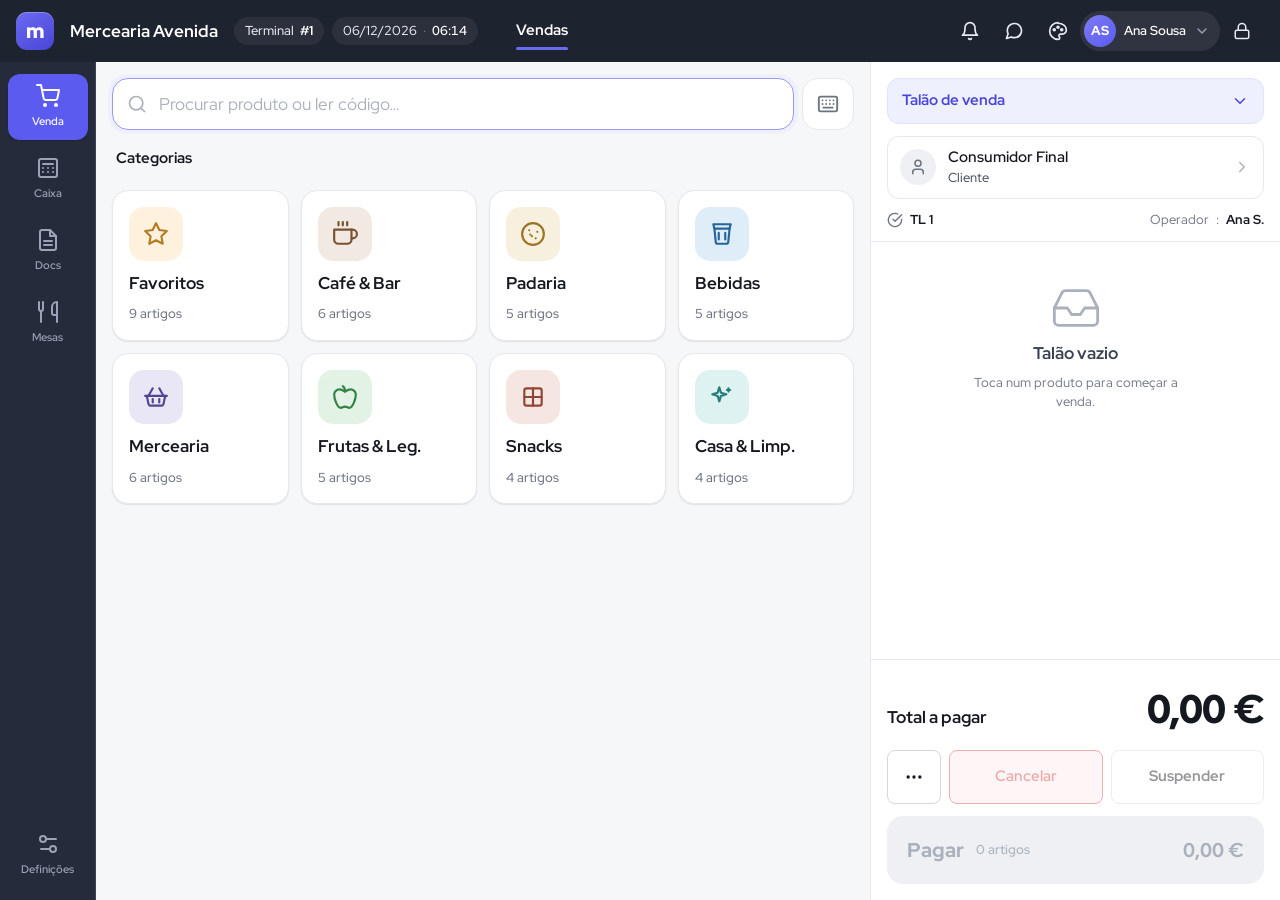
==== commit 789fac4a: "feat(pagamento): funil de fecho v3 (payments[], commitSale, Fase 3 opcional) cart.js: API de pagamen" ====
--- a/payment.html
+++ b/payment.html
@@ -13,39 +13,45 @@
   <header class="pay-top">
     <a class="pay-top__back" href="sale.html" id="back"></a>
     <span class="pay-top__title" id="title">Pagamento</span>
+    <span class="pay-top__doc" id="docChip"></span>
   </header>
 
-  <main class="pay-screen">
+  <main class="pay-screen" id="screen">
     <h1 class="sr-only" id="h1">Pagamento</h1>
+
     <section class="pay-left">
-      <div class="pay-total">
-        <div class="lbl" id="lblDue"></div>
-        <div class="big num" id="grandTotal">—</div>
-      </div>
-
-      <div class="methods" id="methods">
-        <button class="method" type="button" data-m="cash" aria-pressed="true"><span data-icon="banknote"></span><span data-s="pay.method.cash"></span></button>
-        <button class="method" type="button" data-m="card" aria-pressed="false"><span data-icon="card"></span><span data-s="pay.method.card"></span></button>
-        <button class="method" type="button" data-m="mbway" aria-pressed="false"><span data-icon="smartphone"></span><span data-s="pay.method.mbway"></span></button>
-      </div>
-
-      <!-- painel dinheiro -->
-      <div class="panel" id="cashPanel">
+      <!-- Total dominante + estados condicionais -->
+      <div class="pay-total" id="totalBlock">
+        <div class="pay-total__lbl" id="lblDue"></div>
+        <div class="pay-total__val num" id="grandTotal">—</div>
+        <div class="pay-banners" id="banners"></div>
+      </div>
+
+      <!-- Métodos -->
+      <div class="methods" id="methods" role="group">
+        <button class="method" type="button" data-m="cash" aria-pressed="false"><span class="method__ic" data-icon="banknote"></span><span class="method__lbl" data-s="pay.method.cash"></span></button>
+        <button class="method" type="button" data-m="card" aria-pressed="false"><span class="method__ic" data-icon="card"></span><span class="method__lbl" data-s="pay.method.card"></span></button>
+        <button class="method" type="button" data-m="mbway" aria-pressed="false"><span class="method__ic" data-icon="smartphone"></span><span class="method__lbl" data-s="pay.method.mbway"></span></button>
+      </div>
+
+      <!-- Painel dinheiro -->
+      <div class="panel" id="cashPanel" hidden>
         <button class="cash__received" id="received" type="button">
           <span class="k" id="lblReceived"></span>
-          <span class="v num" id="receivedVal">0,00 €</span>
+          <span class="v num" id="receivedVal">—</span>
         </button>
         <div class="quick" id="quick"></div>
-        <div class="change-row"><span class="k" id="lblChange"></span><span class="v num" id="changeVal">0,00 €</span></div>
-      </div>
-
-      <!-- painel cartão / mbway -->
-      <div class="panel hidden" id="termPanel">
-        <div class="terminal">
-          <span data-icon="card" id="termIcon"></span>
-          <p id="termMsg"></p>
-          <small id="termHint"></small>
-        </div>
+      </div>
+
+      <!-- Painel cartão / MB WAY (máquina de estados) -->
+      <div class="panel panel--term" id="termPanel" hidden>
+        <div class="terminal" id="terminal"></div>
+      </div>
+
+      <!-- Lista de pagamentos (progressive disclosure: só após 1º parcial) -->
+      <div class="paylist" id="payList" hidden>
+        <h2 class="paylist__title" id="payListTitle"></h2>
+        <div id="payListRows"></div>
       </div>
     </section>
 
@@ -54,7 +60,14 @@
         <h2 id="rTitle"></h2>
         <div id="rRows"></div>
       </div>
-      <button class="pay" id="finish" type="button"><span id="finishLbl"></span><span class="pay__amount num" id="finishAmt"></span></button>
+      <div class="pay-cta">
+        <button class="addpay" id="addPay" type="button" hidden></button>
+        <button class="pay" id="finish" type="button">
+          <span class="pay__lbl" id="finishLbl"></span>
+          <span class="pay__amount num" id="finishAmt"></span>
+          <span class="pay__reason" id="finishReason"></span>
+        </button>
+      </div>
       <div class="cert">
         <div class="qr" aria-hidden="true"></div>
         ATCUD: AJ4F-1 · <span id="certTxt"></span>
@@ -73,125 +86,421 @@
     var $ = function (s) { return document.querySelector(s); };
     var ic = POS.icon, cart = POS.cart;
 
-    // Fonte de verdade única: o carrinho. Sem itens => volta à venda.
-    var totals = cart.totals();
-    if (!totals.itemCount) { window.location.href = "sale.html"; return; }
-
-    var method = "cash";
-    var receivedCents = 0;
-
-    function paintIcons() {
-      document.querySelectorAll("[data-icon]").forEach(function (el) { el.innerHTML = ic(el.getAttribute("data-icon"), { size: 32, stroke: 1.6 }); });
-      $("#back").innerHTML = ic("chevron-left", { size: 20 }) + "<span>" + POS.s("act.back") + "</span>";
-    }
-
+    // Fonte única: o carrinho. Sem itens => volta à venda.
+    if (!cart.totals().itemCount) { window.location.href = "sale.html"; return; }
+
+    /* ---------------- Estado de UI (não-persistente) ---------------- */
+    var method = POS.lastMethod();              // método selecionado (default = último usado)
+    var amountCents = 0;                          // valor em curso para o método selecionado
+    var amountTouched = false;                    // operador já definiu valor manual/quick?
+    var termState = "idle";                       // idle | waiting | declined | cancelled
+    var splitMode = false;                        // dividido visível? (só após 1º parcial)
+
+    function totals() { return cart.totals(); }
+    function due() { return cart.dueCents(); }
+
+    /* ---------------- i18n estático ---------------- */
     function applyStatic() {
       document.querySelectorAll("[data-s]").forEach(function (el) { el.textContent = POS.s(el.getAttribute("data-s")); });
       $("#title").textContent = POS.s("pay.title");
       $("#h1").textContent = POS.s("pay.title");
-      $("#lblDue").textContent = POS.s("cart.totalDue");
       $("#lblReceived").textContent = POS.s("pay.received");
-      $("#lblChange").textContent = POS.s("pay.change");
       $("#rTitle").textContent = POS.s("pay.summary");
       $("#certTxt").textContent = POS.s("pay.cert");
-      $("#finishLbl").textContent = POS.s("pay.complete");
+      $("#payListTitle").textContent = POS.s("pay.payments");
       $("#back").innerHTML = ic("chevron-left", { size: 20 }) + "<span>" + POS.s("act.back") + "</span>";
-    }
-
-    function renderTotals() {
-      totals = cart.totals();
-      $("#grandTotal").textContent = POS.money(totals.totalCents);
-      $("#finishAmt").textContent = POS.money(totals.totalCents);
-      var rows = rrow(POS.s("tot.subtotal"), POS.money(totals.subtotalCents));
-      totals.taxBreakdown.forEach(function (g) { rows += rrow(POS.s("tot.tax") + " " + g.rate + "%", POS.money(g.tax)); });
-      if (totals.discountCents > 0) rows += rrow(POS.s("tot.discount"), "−" + POS.money(totals.discountCents));
+      $("#docChip").textContent = POS.s("doc." + (cart.state.docType === "invoiceReceipt" ? "invoiceReceipt" : cart.state.docType));
+    }
+    function paintIcons() {
+      document.querySelectorAll("[data-icon]").forEach(function (el) { el.innerHTML = ic(el.getAttribute("data-icon"), { size: 30, stroke: 1.7 }); });
+    }
+
+    /* ---------------- Total + banners (em falta / troco) ---------------- */
+    function renderTotalBlock() {
+      var t = totals(), d = due(), change = cart.changeCents();
+      $("#grandTotal").textContent = POS.money(t.totalCents);
+      $("#lblDue").textContent = POS.s("cart.totalDue");
+      var b = "";
+      if (splitMode && cart.paidCents() > 0 && d > 0) {
+        b += '<div class="banner banner--due"><span>' + POS.s("pay.due") + '</span><span class="num">' + POS.money(d) + "</span></div>";
+      }
+      if (change > 0) {
+        b += '<div class="banner banner--change"><span>' + POS.s("pay.change") + '</span><span class="num">' + POS.money(change) + "</span></div>";
+      }
+      $("#banners").innerHTML = b;
+    }
+
+    /* ---------------- Resumo (talão) ---------------- */
+    function rrow(l, v) { return '<div class="rrow"><span>' + l + '</span><span class="v num">' + v + "</span></div>"; }
+    function renderSummary() {
+      var t = totals();
+      var rows = rrow(POS.s("tot.subtotal"), POS.money(t.subtotalCents));
+      t.taxBreakdown.forEach(function (g) { rows += rrow(POS.s("tot.tax") + " " + g.rate + "%", POS.money(g.tax)); });
+      if (t.discountCents > 0) rows += rrow(POS.s("tot.discount"), "−" + POS.money(t.discountCents));
       var c = cart.customer();
       rows += rrow(POS.s("cart.customer"), c.nif ? "NIF " + c.nif : POS.t(c.name));
-      rows += '<div class="rrow tot"><span>' + POS.s("tot.total") + '</span><span class="v">' + POS.money(totals.totalCents) + "</span></div>";
+      rows += '<div class="rrow tot"><span>' + POS.s("tot.total") + '</span><span class="v num">' + POS.money(t.totalCents) + "</span></div>";
       $("#rRows").innerHTML = rows;
     }
-    function rrow(l, v) { return '<div class="rrow"><span>' + l + '</span><span class="v">' + v + "</span></div>"; }
-
-    /* ---------- Quick cash: denominações EUR ≥ total + exato ---------- */
+
+    /* ---------------- Quick-cash ---------------- */
+    function methodIcon(m) { return m === "cash" ? "banknote" : m === "card" ? "card" : "smartphone"; }
     function renderQuick() {
       var host = $("#quick"); host.innerHTML = "";
+      var target = splitMode ? due() : totals().totalCents;
+      if (target <= 0) return;
       var notes = [500, 1000, 2000, 5000, 10000];
-      var vals = [totals.totalCents];
-      // próxima nota "redonda" e notas standard acima do total
-      notes.forEach(function (n) { if (n > totals.totalCents) vals.push(n); });
-      var ceil5 = Math.ceil(totals.totalCents / 500) * 500;
-      if (ceil5 > totals.totalCents) vals.push(ceil5);
+      var vals = [target];
+      // próxima nota redonda acima do alvo + notas standard superiores
+      var ceil5 = Math.ceil(target / 500) * 500; if (ceil5 > target) vals.push(ceil5);
+      notes.forEach(function (n) { if (n > target) vals.push(n); });
+      // 1 combinação realista nota+moeda (alvo arredondado para cima ao euro)
+      var ceilEuro = Math.ceil(target / 100) * 100; if (ceilEuro > target && vals.indexOf(ceilEuro) < 0) vals.push(ceilEuro);
       vals = vals.filter(function (v, i, a) { return a.indexOf(v) === i; }).sort(function (a, b) { return a - b; }).slice(0, 6);
       vals.forEach(function (v) {
         var b = document.createElement("button"); b.type = "button";
-        if (v === totals.totalCents) { b.className = "exact"; b.textContent = POS.s("pay.exact"); }
-        else b.textContent = POS.money(v);
-        b.addEventListener("click", function () { receivedCents = v; renderCash(); });
+        if (v === target) { b.className = "exact"; b.innerHTML = '<span>' + POS.s("pay.exact") + '</span><span class="num">' + POS.money(v) + "</span>"; }
+        else b.innerHTML = '<span class="num">' + POS.money(v) + "</span>";
+        b.addEventListener("click", function () { amountCents = v; amountTouched = true; renderCash(); renderTotalBlockLive(); refreshCTA(); });
         host.appendChild(b);
       });
     }
-
     function renderCash() {
-      $("#receivedVal").textContent = POS.money(receivedCents);
-      $("#changeVal").textContent = POS.money(Math.max(0, receivedCents - totals.totalCents));
-    }
-
-    /* ---------- Método ---------- */
+      $("#receivedVal").textContent = amountTouched ? POS.money(amountCents) : "—";
+      $("#received").classList.toggle("is-set", amountTouched);
+    }
+    // troco/banner em tempo real durante a entrada (antes de confirmar)
+    function renderTotalBlockLive() {
+      var t = totals();
+      var d = due();
+      var liveChange = Math.max(0, (cart.paidCents() + (amountTouched ? amountCents : 0)) - t.totalCents);
+      var b = "";
+      var liveDue = Math.max(0, d - (amountTouched ? amountCents : 0));
+      if (splitMode && cart.paidCents() + (amountTouched ? amountCents : 0) < t.totalCents && (cart.paidCents() > 0 || amountTouched)) {
+        b += '<div class="banner banner--due"><span>' + POS.s("pay.due") + '</span><span class="num">' + POS.money(liveDue) + "</span></div>";
+      }
+      if (method === "cash" && liveChange > 0) {
+        b += '<div class="banner banner--change"><span>' + POS.s("pay.change") + '</span><span class="num">' + POS.money(liveChange) + "</span></div>";
+      }
+      $("#banners").innerHTML = b;
+    }
+
+    /* ---------------- Painel cartão / MB WAY ---------------- */
+    function renderTerminal() {
+      var host = $("#terminal");
+      var chargeAmt = splitMode ? (amountTouched ? amountCents : due()) : totals().totalCents;
+      if (termState === "idle") {
+        host.className = "terminal terminal--idle";
+        host.innerHTML =
+          '<span class="terminal__ic">' + ic(methodIcon(method), { size: 46, stroke: 1.5 }) + "</span>" +
+          '<p class="terminal__msg">' + POS.s("pay.card.idle") + "</p>" +
+          '<div class="terminal__amt num">' + POS.money(chargeAmt) + "</div>";
+      } else if (termState === "waiting") {
+        host.className = "terminal terminal--waiting";
+        host.innerHTML =
+          '<div class="spin" aria-hidden="true"></div>' +
+          '<p class="terminal__msg">' + POS.s(method === "mbway" ? "pay.mbway.waiting" : "pay.card.waiting") + "</p>" +
+          '<div class="terminal__amt num">' + POS.money(chargeAmt) + "</div>" +
+          '<button class="btn btn--block term-cancel" type="button" id="termCancel">' + POS.s("pay.card.cancelOp") + "</button>" +
+          '<div class="sim" role="group" aria-label="' + POS.s("pay.sim.hint") + '">' +
+            '<button class="sim__btn sim__ok" type="button" id="simOk">' + ic("check", { size: 16 }) + "<span>" + POS.s("pay.sim.approve") + "</span></button>" +
+            '<button class="sim__btn sim__no" type="button" id="simNo">' + ic("ban", { size: 16 }) + "<span>" + POS.s("pay.sim.decline") + "</span></button>" +
+          "</div>";
+        host.querySelector("#termCancel").addEventListener("click", function () { termCancel(chargeAmt); });
+        host.querySelector("#simOk").addEventListener("click", function () { termApprove(chargeAmt); });
+        host.querySelector("#simNo").addEventListener("click", function () { termDecline(chargeAmt); });
+      } else if (termState === "declined") {
+        host.className = "terminal terminal--declined";
+        host.innerHTML =
+          '<span class="terminal__ic terminal__ic--bad">' + ic("alert-circle", { size: 46, stroke: 2 }) + "</span>" +
+          '<p class="terminal__msg">' + POS.s("pay.card.declined") + "</p>" +
+          '<small class="terminal__hint">' + POS.s("pay.card.declinedHint") + "</small>" +
+          '<div class="terminal__actions">' +
+            '<button class="btn btn--primary btn--block" type="button" id="retry">' + POS.s("pay.card.retry") + "</button>" +
+            '<button class="btn btn--block" type="button" id="changeM">' + POS.s("pay.card.changeMethod") + "</button>" +
+          "</div>";
+        host.querySelector("#retry").addEventListener("click", function () { termState = "idle"; renderTerminal(); refreshCTA(); });
+        host.querySelector("#changeM").addEventListener("click", function () { termState = "idle"; setMethod("cash"); });
+      }
+    }
+    function startTerminal() {
+      termState = "waiting";
+      renderTerminal();
+      refreshCTA();
+    }
+    function termApprove(amt) {
+      cart.addPayment({ method: method, amountCents: amt });
+      POS.setLastMethod(method);
+      termState = "idle";
+      afterPaymentConfirmed();
+    }
+    function termDecline(amt) {
+      cart.recordAttempt({ method: method, amountCents: amt, result: "declined" });
+      termState = "declined";
+      renderTerminal();
+      refreshCTA();
+    }
+    function termCancel(amt) {
+      cart.recordAttempt({ method: method, amountCents: amt, result: "cancelled" });
+      termState = "idle";
+      renderTerminal();
+      refreshCTA();
+      POS.toast(POS.s("pay.card.cancelled"), { duration: 1600 });
+    }
+
+    /* ---------------- Lista de pagamentos (split) ---------------- */
+    function renderPayList() {
+      var pays = cart.payments();
+      var show = splitMode && pays.length > 0;
+      $("#payList").hidden = !show;
+      if (!show) return;
+      var rows = "";
+      pays.forEach(function (p, i) {
+        rows += '<div class="payrow">' +
+          '<span class="payrow__ic">' + ic(methodIcon(p.method), { size: 20, stroke: 1.7 }) + "</span>" +
+          '<span class="payrow__m">' + POS.s("pay.method." + p.method) + "</span>" +
+          '<span class="payrow__v num">' + POS.money(p.amountCents) + "</span>" +
+          '<button class="payrow__rm" type="button" data-i="' + i + '" aria-label="' + POS.s("pay.removePayment") + '">' + ic("x", { size: 18 }) + "</button>" +
+        "</div>";
+      });
+      $("#payListRows").innerHTML = rows;
+      $("#payListRows").querySelectorAll(".payrow__rm").forEach(function (btn) {
+        btn.addEventListener("click", function () {
+          var i = parseInt(btn.dataset.i, 10);
+          var rem = cart.removePayment(i);
+          if (rem) POS.toast(POS.s("pay.paymentRemoved"), { duration: 1800, action: { label: POS.s("cart.undo"), onClick: function () { cart.addPayment({ method: rem.payment.method, amountCents: rem.payment.amountCents }); rerender(); } } });
+          // se já não há pagamentos, sai do modo dividido
+          if (cart.payments().length === 0) splitMode = false;
+          resetCurrent();
+          rerender();
+        });
+      });
+    }
+
+    /* ---------------- Método ---------------- */
+    function resetCurrent() {
+      // Trocar de método / após confirmar parcial: limpa o valor em curso (sem fantasmas)
+      amountCents = 0; amountTouched = false; termState = "idle";
+    }
     function setMethod(m) {
       method = m;
+      resetCurrent();
       document.querySelectorAll(".method").forEach(function (x) { x.setAttribute("aria-pressed", String(x.dataset.m === m)); });
-      $("#cashPanel").classList.toggle("hidden", m !== "cash");
-      $("#termPanel").classList.toggle("hidden", m === "cash");
-      if (m !== "cash") {
-        $("#termIcon").innerHTML = ic(m === "card" ? "card" : "smartphone", { size: 44, stroke: 1.5 });
-        $("#termMsg").textContent = POS.s(m === "card" ? "pay.method.card" : "pay.method.mbway");
-        $("#termHint").textContent = POS.money(totals.totalCents);
-      }
-    }
-
-    /* ---------- Finalizar ---------- */
-    function finish() {
-      if (method === "cash" && receivedCents < totals.totalCents) {
-        POS.toast(POS.s("pay.insufficient"), { variant: "danger" }); return;
-      }
-      if (method === "cash") return success();
-      // cartão / mbway: estado de espera simulado
-      var ov = waiting(POS.s(method === "card" ? "pay.cardWaiting" : "pay.mbwayWaiting"));
-      setTimeout(function () { ov.remove(); success(); }, 1400);
-    }
-
-    function waiting(msg) {
-      var ov = document.createElement("div"); ov.className = "success-ov";
-      ov.innerHTML = '<div class="success"><div class="spin"></div><h2>' + msg + "</h2></div>";
-      document.body.appendChild(ov); return ov;
-    }
-
-    function success() {
-      var change = Math.max(0, receivedCents - totals.totalCents);
-      var ov = document.createElement("div"); ov.className = "success-ov";
-      ov.innerHTML = '<div class="success"><div class="success__badge">' + ic("check", { size: 44, stroke: 2.4 }) + "</div>" +
-        "<h2>" + POS.s("pay.done") + "</h2>" +
-        (method === "cash" && change > 0 ? '<div class="success__change">' + POS.money(change) + "<small>" + POS.s("pay.change") + "</small></div>" : "") +
-        '<button class="btn btn--pay btn--block" id="newSale" style="margin-top:var(--sp-4)">' + POS.s("pay.newSale") + "</button></div>";
+      $("#cashPanel").hidden = (m !== "cash");
+      $("#termPanel").hidden = (m === "cash");
+      if (m === "cash") { renderQuick(); renderCash(); }
+      else renderTerminal();
+      renderTotalBlock();
+      refreshCTA();
+    }
+
+    /* ---------------- Após confirmar um pagamento ---------------- */
+    function afterPaymentConfirmed() {
+      // O total ainda em falta?
+      if (cart.dueCents() > 0) {
+        // pagamento parcial -> entra em modo dividido e pré-preenche próximo com o em falta
+        splitMode = true;
+        resetCurrent();
+        rerender();
+        return;
+      }
+      // pago na totalidade -> concluir
+      completeSale();
+    }
+
+    /* ---------------- Adicionar pagamento (cash) ---------------- */
+    function confirmCash() {
+      if (!amountTouched || amountCents <= 0) return;
+      cart.addPayment({ method: "cash", amountCents: amountCents });
+      POS.setLastMethod("cash");
+      afterPaymentConfirmed();
+    }
+
+    /* ---------------- CTA principal ---------------- */
+    function ctaState() {
+      // devolve { label, amount, reason, action } — reason != null => desativado
+      var d = due();
+      var paid = cart.paidCents();
+      var inSplit = splitMode && paid > 0;
+      if (termState === "waiting") return { label: POS.s("pay.charge"), amount: "", reason: POS.s("pay.card.waiting"), action: null, busy: true };
+      if (termState === "declined") return { label: POS.s("pay.charge"), amount: "", reason: POS.s("pay.card.declined"), action: null };
+
+      if (method === "cash") {
+        var pay = amountTouched ? amountCents : 0;
+        if (pay <= 0) return { label: inSplit ? POS.s("pay.addPayment") : POS.s("pay.complete"), amount: "", reason: POS.s("pay.needAmount"), action: null };
+        // pagamento cobre tudo o que falta?
+        if (pay >= d) return { label: POS.s("pay.complete"), amount: POS.money(d), reason: null, action: confirmCash };
+        // pagamento parcial
+        return { label: POS.s("pay.addPayment"), amount: POS.money(pay), reason: null, action: confirmCash };
+      }
+      // cartão / mbway (idle)
+      var amt = inSplit ? (amountTouched ? amountCents : d) : totals().totalCents;
+      if (amt <= 0) return { label: POS.s("pay.charge"), amount: "", reason: POS.s("pay.needAmount"), action: null };
+      if (inSplit && amt < d) return { label: POS.s("pay.addPayment"), amount: POS.money(amt), reason: null, action: startTerminal };
+      return { label: POS.s("pay.charge"), amount: POS.money(amt), reason: null, action: startTerminal };
+    }
+    function refreshCTA() {
+      var s = ctaState();
+      var btn = $("#finish");
+      $("#finishLbl").textContent = s.label;
+      $("#finishAmt").textContent = s.amount || "";
+      $("#finishReason").textContent = s.reason || "";
+      btn.classList.toggle("has-reason", !!s.reason);
+      btn.classList.toggle("is-busy", !!s.busy);
+      btn.disabled = !s.action;
+      btn.onclick = s.action || null;
+      // addPay extra (atalho explícito) só faz sentido no caminho simples não-split com valor que cobre tudo:
+      $("#addPay").hidden = true;
+    }
+
+    /* ---------------- Concluir venda (commit SEMPRE) ---------------- */
+    function completeSale() {
+      if (POS.showSummary()) return showSummaryScreen();
+      // resumo desligado
+      var change = cart.changeCents();
+      if (change > 0) return showChangeStep(change);
+      cart.commitSale({ receiptDest: "none" });
+      cleanup();
+      POS.toast(POS.s("pay.done") + " ✓", { variant: "success", duration: 1600 });
+      setTimeout(function () { window.location.href = "sale.html"; }, 700);
+    }
+
+    function cleanup() { try { sessionStorage.removeItem("pos_payment"); } catch (e) {} }
+
+    /* ---------------- Passo mínimo de troco (resumo desligado) ---------------- */
+    function showChangeStep(change) {
+      var ov = document.createElement("div"); ov.className = "pay-ov";
+      ov.innerHTML =
+        '<div class="changecard">' +
+          '<div class="changecard__lbl">' + POS.s("pay.changeDue") + "</div>" +
+          '<div class="changecard__val num">' + POS.money(change) + "</div>" +
+          '<button class="btn btn--pay btn--block changecard__ok" type="button" id="chgOk">' + POS.s("pay.complete") + "</button>" +
+        "</div>";
       document.body.appendChild(ov);
-      cart.clear();
-      try { sessionStorage.removeItem("pos_payment"); } catch (e) {}
-      ov.querySelector("#newSale").addEventListener("click", function () { window.location.href = "sale.html"; });
-      setTimeout(function () { window.location.href = "sale.html"; }, 2600);
-    }
-
-    function renderAll() { applyStatic(); paintIcons(); renderTotals(); renderQuick(); renderCash(); setMethod(method); }
-
-    document.querySelectorAll(".method").forEach(function (m) { m.addEventListener("click", function () { setMethod(m.dataset.m); }); });
+      var go = function () { cart.commitSale({ receiptDest: "none" }); cleanup(); window.location.href = "sale.html"; };
+      ov.querySelector("#chgOk").addEventListener("click", go);
+      ov.querySelector("#chgOk").focus();
+    }
+
+    /* ---------------- Ecrã de sucesso + destino (resumo ligado) ---------------- */
+    function showSummaryScreen() {
+      var t = totals();
+      var c = cart.customer();
+      var change = cart.changeCents();
+      var pays = cart.payments();
+      var seriesNo = POS.terminal().seriesId + " · " + POS.s("doc." + (cart.state.docType === "invoiceReceipt" ? "invoiceReceipt" : cart.state.docType));
+      var custLine = c.nif ? "NIF " + c.nif + (c.id !== "final" ? " · " + POS.t(c.name) : "") : POS.t(c.name);
+
+      var DEST = [
+        { id: "none",     icon: "no-paper",  label: "pay.dest.none" },
+        { id: "email",    icon: "mail",      label: "pay.dest.email" },
+        { id: "print",    icon: "printer",   label: "pay.dest.print" },
+        { id: "sale",     icon: "file-text", label: "pay.dest.sale" },
+        { id: "exchange", icon: "ticket",    label: "pay.dest.exchange" },
+      ];
+      var chosenDest = "none";
+
+      function sec(id, title, inner, open) {
+        return '<details class="sumsec"' + (open ? " open" : "") + '><summary class="sumsec__sum">' +
+          "<span>" + title + "</span>" + ic("chevron-down", { size: 18 }) + "</summary>" +
+          '<div class="sumsec__body">' + inner + "</div></details>";
+      }
+      function kv(l, v, cls) { return '<div class="kv' + (cls ? " " + cls : "") + '"><span>' + l + '</span><span class="num">' + v + "</span></div>"; }
+
+      var itemsHtml = cart.lines.map(function (l) {
+        var p = POS.getProduct(l.productId);
+        var name = l.nameOverride || POS.t(p.name);
+        var qty = l.weighable ? POS.weight(l.qty) : l.qty + "×";
+        return kv(qty + " " + name, POS.money(cart.lineTotal(l)));
+      }).join("");
+      var taxesHtml = t.taxBreakdown.map(function (g) { return kv(POS.s("tot.tax") + " " + g.rate + "% (" + POS.s("tot.subtotal").toLowerCase() + " " + POS.money(g.base) + ")", POS.money(g.tax)); }).join("");
+      var payHtml = pays.map(function (p) { return kv(POS.s("pay.method." + p.method), POS.money(p.amountCents)); }).join("") +
+        (change > 0 ? kv(POS.s("pay.change"), POS.money(change), "kv--change") : "");
+      var sumHtml = kv(POS.s("pay.grossTotal"), POS.money(t.subtotalCents + t.taxCents)) +
+        t.taxBreakdown.map(function (g) { return kv(POS.s("tot.tax") + " " + g.rate + "%", POS.money(g.tax)); }).join("") +
+        kv(POS.s("pay.totalValue"), POS.money(t.totalCents), "kv--total");
+
+      var ov = document.createElement("div"); ov.className = "pay-ov pay-ov--summary";
+      ov.innerHTML =
+        '<div class="summary-screen" role="dialog" aria-modal="true" aria-label="' + POS.s("pay.success") + '">' +
+          '<div class="summary-head">' +
+            '<div class="summary-badge">' + ic("check", { size: 38, stroke: 2.6 }) + "</div>" +
+            "<h2>" + POS.s("pay.success") + "</h2>" +
+            '<div class="summary-meta">' + seriesNo + " · " + custLine + "</div>" +
+          "</div>" +
+          (change > 0 ? '<div class="summary-change"><span class="summary-change__lbl">' + POS.s("pay.changeDue") + '</span><span class="summary-change__val num">' + POS.money(change) + "</span></div>" : "") +
+          '<div class="summary-secs">' +
+            sec("items", POS.s("pay.sec.items"), itemsHtml, false) +
+            sec("taxes", POS.s("pay.sec.taxes"), taxesHtml, false) +
+            sec("payment", POS.s("pay.sec.payment"), payHtml, true) +
+            sec("summary", POS.s("pay.sec.summary"), sumHtml, false) +
+          "</div>" +
+          '<div class="summary-dest"><div class="summary-dest__title">' + POS.s("pay.dest.title") + "</div>" +
+            '<div class="dest-grid" id="destGrid"></div></div>' +
+          '<button class="btn btn--pay btn--block summary-new" type="button" id="newSale">' + POS.s("pay.newSale") + "</button>" +
+        "</div>";
+      document.body.appendChild(ov);
+
+      var grid = ov.querySelector("#destGrid");
+      DEST.forEach(function (d) {
+        var b = document.createElement("button"); b.type = "button"; b.className = "dest"; b.dataset.d = d.id;
+        b.setAttribute("aria-pressed", String(d.id === chosenDest));
+        b.innerHTML = ic(d.icon, { size: 24, stroke: 1.7 }) + "<span>" + POS.s(d.label) + "</span>";
+        b.addEventListener("click", function () {
+          chosenDest = d.id;
+          grid.querySelectorAll(".dest").forEach(function (x) { x.setAttribute("aria-pressed", String(x === b)); });
+          if (d.id === "email") POS.toast(POS.s("pay.dest.sent"), { variant: "success", duration: 1600 });
+          else if (d.id === "print") POS.toast(POS.s("pay.dest.printing"), { duration: 1600 });
+        });
+        grid.appendChild(b);
+      });
+
+      // commit AGORA (imutável). receiptDest = escolha atual; se mudar antes de Nova venda, atualizamos.
+      var sale = cart.commitSale({ receiptDest: chosenDest });
+      cleanup();
+      ov.querySelector("#newSale").addEventListener("click", function () {
+        // persistir o destino final escolhido no registo já gravado
+        try {
+          var list = POS.sales();
+          var rec = list.find(function (s) { return s.id === sale.id; });
+          if (rec) { rec.receiptDest = chosenDest; sessionStorage.setItem("pos_sales", JSON.stringify(list)); }
+        } catch (e) {}
+        window.location.href = "sale.html";
+      });
+      ov.querySelector("#newSale").focus();
+    }
+
+    /* ---------------- Render geral ---------------- */
+    function rerender() {
+      renderTotalBlock();
+      renderSummary();
+      renderPayList();
+      if (method === "cash") { $("#cashPanel").hidden = false; $("#termPanel").hidden = true; renderQuick(); renderCash(); }
+      else { $("#cashPanel").hidden = true; $("#termPanel").hidden = false; renderTerminal(); }
+      document.querySelectorAll(".method").forEach(function (x) { x.setAttribute("aria-pressed", String(x.dataset.m === method)); });
+      refreshCTA();
+    }
+    function renderAll() { applyStatic(); paintIcons(); rerender(); }
+
+    /* ---------------- Eventos ---------------- */
+    document.querySelectorAll(".method").forEach(function (m) {
+      m.addEventListener("click", function () { setMethod(m.dataset.m); });
+    });
     $("#received").addEventListener("click", function () {
-      POS.keypad({ title: POS.s("pay.received"), sub: POS.s("cart.totalDue") + ": " + POS.money(totals.totalCents),
+      var target = splitMode ? due() : totals().totalCents;
+      POS.keypad({
+        title: POS.s("pay.received"),
+        sub: POS.s("cart.totalDue") + ": " + POS.money(target),
         decimal: true, initial: 0, maxInt: 5, maxDec: 2, suffix: "€",
-        onConfirm: function (v) { receivedCents = Math.round(v * 100); renderCash(); } });
+        onConfirm: function (v) { amountCents = Math.round(v * 100); amountTouched = true; renderCash(); renderTotalBlockLive(); refreshCTA(); }
+      });
     });
-    $("#finish").addEventListener("click", finish);
+
     POS.onLangChange(renderAll);
 
     POS.mountDevNav("sale");
+    // selecionar método inicial (default = último usado)
+    setMethod(method);
     renderAll();
   })();
   </script>
--- a/assets/css/base.css
+++ b/assets/css/base.css
@@ -92,13 +92,41 @@
   --sh-lg:0 14px 36px rgba(0,0,0,.55); --sh-pop:0 20px 56px rgba(0,0,0,.6);
 }
 :root[data-theme="vivo"] {
-  --brand-900:#3a1aa8; --brand-700:#4f23e0; --brand-600:#6a2bf5; --brand-500:#8a4dff;
-  --brand-400:#b18cff; --brand-100:#e9e0ff; --brand-50:#f4efff;
-  --pay-700:#0e8f47; --pay-600:#12b35a; --pay-500:#1fd06d; --pay-50:#e3f9ec;
-  --surface-2:#f4f2fb; --surface-3:#ebe8f6;
+  /* Vivo — Petróleo & Coral. Chrome teal-petróleo profundo + acento coral quente.
+     Par quente/frio equilibrado: enérgico mas com bom gosto. Pagar fica esmeralda viva. */
+
+  /* Acento de marca — Coral vibrante (rampa coesa). brand-600/700 passam AA c/ branco. */
+  --brand-900:#7a1c08; --brand-700:#bf2f14; --brand-600:#d83a1c; --brand-500:#f04e2a;
+  --brand-400:#f87a5c; --brand-100:#fcd9cd; --brand-50:#fdeee9;
+
+  /* Chrome (topbar / rail) — Petróleo profundo, não grafite. Ink/muted com contraste folgado. */
+  --shell-900:#063a3f; --shell-800:#0a484d; --shell-700:#0f5860;
+  --shell-line:#1a6b73; --shell-ink:#eafaf7; --shell-muted:#8fc4c2;
+
+  /* Confirmar/Pagar — Esmeralda viva (branco passa AA). */
+  --pay-700:#076b34; --pay-600:#0a8540; --pay-500:#13a851; --pay-50:#e2f7ea;
+
+  /* Neutros: superfícies com tinta quente subtil para "respirarem" cor. */
+  --ink-900:#161b1c; --ink-700:#3a474a; --ink-500:#62716f; --ink-300:#a4afac;
+  --line:#e6e3df; --line-strong:#d6d1ca;
+  --surface:#ffffff; --surface-2:#f7f4f1; --surface-3:#efe9e3;
+
+  /* Tintas de família mais vivas mas legíveis (mistura sobre branco quente). */
+  --tint-base:#fffdfb; --tint-ink:#1a1412;
+
+  --danger-600:#d62b2b; --danger-500:#e24242; --danger-50:#fceaea;
+  --warn-600:#c2810a; --warn-500:#e0980f; --warn-50:#fdf3e0;
+  --info-600:#0f7a86; --info-50:#e3f4f5;
+
   --r-md:14px; --r-lg:18px;
-  --info-600:#6a2bf5; --info-50:#f4efff;
-}
+}
+
+/* Punch extra do Vivo (sem tocar Normal/Dark/Clean) */
+:root[data-theme="vivo"] .btn--primary { box-shadow:0 6px 18px rgba(216,58,28,.32), var(--sh-sm); }
+:root[data-theme="vivo"] .btn--pay     { box-shadow:0 8px 22px rgba(10,133,64,.34), var(--sh-sm); }
+:root[data-theme="vivo"] .toast--success { background:var(--pay-600); }
+/* Idioma ativo na dev-nav com acento da marca */
+:root[data-theme="vivo"] .dev-nav__lang button[aria-pressed="true"] { color:var(--brand-700); }
 :root[data-theme="clean"] {
   --brand-900:#2f3545; --brand-700:#3f4658; --brand-600:#4d556a; --brand-500:#5c647b;
   --brand-400:#9aa1b2; --brand-100:#e7e9ee; --brand-50:#f2f3f6;
@@ -227,11 +255,12 @@
   width:min(440px,100%); max-height:90vh; overflow:auto; animation:pop var(--t-slow) var(--ease);
 }
 .modal__close {
-  position:absolute; top:12px; right:12px; z-index:2; width:40px; height:40px; border-radius:50%;
-  display:grid; place-items:center; color:var(--ink-500); background:var(--surface-2);
+  position:absolute; top:14px; right:14px; z-index:5; width:38px; height:38px; border-radius:10px;
+  display:grid; place-items:center; color:var(--ink-500); background:transparent;
   transition:background var(--t-fast) var(--ease), color var(--t-fast) var(--ease);
 }
 .modal__close:hover { background:var(--surface-3); color:var(--ink-900); }
+.modal__close:active { transform:scale(.92); }
 @keyframes fade { from{opacity:0;} to{opacity:1;} }
 @keyframes pop  { from{opacity:0; transform:translateY(10px) scale(.97);} to{opacity:1; transform:none;} }
 
@@ -283,6 +312,27 @@
 .osk--float .osk__grip { display:inline-grid; }
 .osk--float .osk__key { height:46px; font-size:var(--fs-md); }
 
+/* ---------- Drawer lateral ---------- */
+.drawer-backdrop {
+  position:fixed; inset:0; z-index:var(--z-modal);
+  background:rgba(8,12,20,.42); animation:fade var(--t-base) var(--ease);
+  display:flex; justify-content:flex-end;
+}
+.drawer-backdrop.is-clear { background:transparent; } /* ver a app mudar por trás (temas/layout) */
+.drawer-backdrop:has(.drawer--left) { justify-content:flex-start; }
+.drawer {
+  position:relative; width:min(440px, 94vw); height:100%; background:var(--surface);
+  box-shadow:var(--sh-pop); overflow-y:auto; animation:drawer-in var(--t-slow) var(--ease);
+}
+.drawer--wide { width:min(760px, 96vw); }
+.drawer--left { animation:drawer-in-left var(--t-slow) var(--ease); }
+.drawer.is-leaving { animation:drawer-out var(--t-base) var(--ease) forwards; }
+.drawer--left.is-leaving { animation:drawer-out-left var(--t-base) var(--ease) forwards; }
+@keyframes drawer-in { from{ transform:translateX(100%); } to{ transform:none; } }
+@keyframes drawer-out { to{ transform:translateX(100%); } }
+@keyframes drawer-in-left { from{ transform:translateX(-100%); } to{ transform:none; } }
+@keyframes drawer-out-left { to{ transform:translateX(-100%); } }
+
 /* ---------- Utilitários ---------- */
 .sr-only { position:absolute; width:1px; height:1px; padding:0; margin:-1px; overflow:hidden; clip:rect(0,0,0,0); white-space:nowrap; border:0; }
 .muted { color:var(--ink-500); }
--- a/assets/css/sale.css
+++ b/assets/css/sale.css
@@ -9,14 +9,27 @@
 .app {
   flex:1; min-height:0;
   display:grid;
+  grid-template-rows: auto 1fr;
   grid-template-columns: 96px 1fr clamp(396px, 32vw, 480px);
-  grid-template-rows: auto 1fr;
+  grid-template-areas: "top top top" "rail cat cart";
   background:var(--surface-2);
 }
+/* Layout B — talão à esquerda */
+:root[data-layout="b"] .app {
+  grid-template-columns: 96px clamp(396px, 32vw, 480px) 1fr;
+  grid-template-areas: "top top top" "rail cart cat";
+}
+/* Layout C — coluna central de operações */
+:root[data-layout="c"] .app {
+  grid-template-columns: 96px 1fr var(--ops-w, 272px) clamp(360px, 26vw, 420px);
+  grid-template-areas: "top top top top" "rail cat ops cart";
+}
+:root[data-layout="c"] .ops { display:flex; }
+:root[data-layout="c"] .actbar { display:none; }
 
 /* ---------- Topbar ---------- */
 .topbar {
-  grid-column:1/-1;
+  grid-area:top;
   display:flex; align-items:center; gap:var(--sp-4);
   height:62px; padding:0 var(--sp-4);
   background:var(--shell-900); color:var(--shell-ink);
@@ -54,13 +67,29 @@
   color:var(--shell-ink); transition:background var(--t-fast) var(--ease);
 }
 .topbar__btn:hover { background:rgba(255,255,255,.1); }
-.topbar__lang { display:flex; background:rgba(255,255,255,.08); border-radius:var(--r-pill); padding:3px; }
-.topbar__lang button { padding:6px 11px; border-radius:var(--r-pill); color:var(--shell-muted); font-size:12px; font-weight:700; transition:background var(--t-fast) var(--ease), color var(--t-fast) var(--ease); }
-.topbar__lang button[aria-pressed="true"] { background:#fff; color:var(--shell-900); }
 .topbar__user {
-  display:flex; align-items:center; gap:var(--sp-2); padding:4px 12px 4px 4px;
+  display:flex; align-items:center; gap:var(--sp-2); padding:4px 10px 4px 4px;
   border-radius:var(--r-pill); background:rgba(255,255,255,.08); color:#fff; font-weight:600; font-size:var(--fs-sm);
-}
+  transition:background var(--t-fast) var(--ease);
+}
+.topbar__user:hover { background:rgba(255,255,255,.14); }
+.topbar__chev { color:var(--shell-muted); display:inline-grid; transition:transform var(--t-fast) var(--ease); }
+.topbar__user[aria-expanded="true"] .topbar__chev { transform:rotate(180deg); }
+
+/* dropdown do utilizador (menu ancorado) */
+.tb-menu { position:fixed; z-index:var(--z-modal); background:var(--surface); border:1px solid var(--line);
+  border-radius:var(--r-lg); box-shadow:var(--sh-pop); min-width:272px; padding:var(--sp-2); animation:pop var(--t-base) var(--ease); }
+.tb-menu__head { display:flex; align-items:center; gap:var(--sp-3); padding:var(--sp-3) var(--sp-3) var(--sp-2); }
+.tb-menu__head .topbar__avatar { width:42px; height:42px; font-size:15px; }
+.tb-menu__head b { display:block; font-size:var(--fs-base); color:var(--ink-900); font-weight:700; }
+.tb-menu__head small { font-size:var(--fs-xs); color:var(--ink-500); }
+.tb-menu__sep { height:1px; background:var(--line); margin:var(--sp-1) var(--sp-2); }
+.tb-menu__item { display:flex; align-items:center; gap:var(--sp-3); width:100%; min-height:48px; padding:0 12px; border-radius:var(--r-md);
+  text-align:left; color:var(--ink-900); font-weight:600; font-size:var(--fs-base); transition:background var(--t-fast) var(--ease); }
+.tb-menu__item .ic-svg { color:var(--ink-500); flex:none; }
+.tb-menu__item:hover { background:var(--surface-2); }
+.tb-menu__item.warn { color:var(--warn-600); }
+.tb-menu__item.warn .ic-svg { color:var(--warn-600); }
 .topbar__avatar {
   width:32px; height:32px; border-radius:50%; flex:none;
   background:linear-gradient(135deg,#7d7bf5,#5b5bf0); display:grid; place-items:center;
@@ -69,7 +98,7 @@
 
 /* ---------- Rail (grafite) ---------- */
 .rail {
-  grid-row:2; grid-column:1;
+  grid-area:rail;
   display:flex; flex-direction:column; align-items:center; gap:6px;
   padding:var(--sp-3) var(--sp-2);
   background:var(--shell-800); border-right:1px solid var(--shell-line);
@@ -85,7 +114,7 @@
 .rail__spacer { flex:1; }
 
 /* ---------- Catálogo ---------- */
-.catalog { grid-row:2; grid-column:2; min-height:0; display:flex; flex-direction:column; padding:var(--sp-4) var(--sp-4) 0; }
+.catalog { grid-area:cat; min-height:0; display:flex; flex-direction:column; padding:var(--sp-4) var(--sp-4) 0; }
 
 .search-row { display:flex; gap:var(--sp-2); margin-bottom:var(--sp-3); }
 .search { position:relative; flex:1; }
@@ -184,7 +213,46 @@
 .empty h3 { font-size:var(--fs-lg); color:var(--ink-700); }
 
 /* ---------- Talão ---------- */
-.cart { grid-row:2; grid-column:3; min-height:0; display:flex; flex-direction:column; background:var(--surface); border-left:1px solid var(--line); }
+.cart { grid-area:cart; min-height:0; display:flex; flex-direction:column; background:var(--surface); border-left:1px solid var(--line); }
+/* em layout B (talão à esquerda) a borda fica à direita */
+:root[data-layout="b"] .cart { border-left:none; border-right:1px solid var(--line); }
+
+/* ---------- Coluna de Operações (Layout C) ---------- */
+.ops { grid-area:ops; min-height:0; display:none; flex-direction:column; gap:var(--sp-2);
+  background:var(--surface); border-left:1px solid var(--line); border-right:1px solid var(--line); padding:var(--sp-3); overflow-y:auto; position:relative; }
+.ops__title { font-size:var(--fs-xs); text-transform:uppercase; letter-spacing:.04em; color:var(--ink-500); font-weight:700; padding:4px 6px 6px; }
+.ops__btn { display:flex; align-items:center; gap:var(--sp-3); width:100%; min-height:56px; padding:0 14px; border-radius:var(--r-md);
+  border:1.5px solid var(--line); background:var(--surface); color:var(--ink-900); font-weight:600; font-size:var(--fs-base); text-align:left;
+  transition:background var(--t-fast) var(--ease), border-color var(--t-fast) var(--ease), transform var(--t-fast) var(--ease); }
+.ops__btn .ic-svg { color:var(--ink-500); flex:none; }
+.ops__btn:hover { background:var(--surface-2); border-color:var(--line-strong); }
+.ops__btn:active { transform:scale(.98); }
+.ops__btn.danger { color:var(--danger-600); } .ops__btn.danger .ic-svg { color:var(--danger-600); }
+.ops__spacer { flex:1; }
+.ops__artname { font-size:var(--fs-md); font-weight:700; color:var(--ink-900); padding:0 6px 4px; line-height:1.25; }
+.ops__stepper { display:flex; align-items:center; gap:var(--sp-2); margin-bottom:var(--sp-2); }
+.ops__stepper button { flex:1; height:52px; border-radius:var(--r-md); background:var(--shell-900); color:#fff; display:grid; place-items:center; transition:transform var(--t-fast) var(--ease), opacity var(--t-fast) var(--ease); }
+.ops__stepper button:active { transform:scale(.96); }
+.ops__qty { min-width:56px; text-align:center; font-size:var(--fs-lg); font-weight:800; font-variant-numeric:tabular-nums; }
+.ops__back { background:var(--surface-2); justify-content:center; margin-top:var(--sp-1); }
+
+/* linha selecionada no talão */
+.line.is-selected { background:var(--brand-50); box-shadow:inset 3px 0 0 var(--brand-500); }
+
+/* dialog de escolha de desconto */
+.disc-choose { display:grid; grid-template-columns:1fr 1fr; gap:var(--sp-3); }
+.disc-opt { display:flex; flex-direction:column; align-items:center; justify-content:center; gap:12px; min-height:132px;
+  border:1.5px solid var(--line); border-radius:var(--r-lg); background:var(--surface); color:var(--ink-900); font-weight:700; font-size:var(--fs-md);
+  transition:transform var(--t-fast) var(--ease), border-color var(--t-fast) var(--ease), box-shadow var(--t-base) var(--ease); }
+.disc-opt:hover { transform:translateY(-3px); box-shadow:var(--sh-md); border-color:var(--brand-400); }
+.disc-opt:active { transform:scale(.98); }
+.disc-opt__ic { width:52px; height:52px; border-radius:15px; display:grid; place-items:center; background:var(--brand-50); color:var(--brand-600); }
+.disc-total { display:flex; align-items:center; justify-content:space-between; gap:var(--sp-3); padding:12px 14px; border-radius:var(--r-md); background:var(--surface-2); margin-bottom:var(--sp-4); font-weight:600; color:var(--ink-700); }
+.disc-total b { font-size:var(--fs-xl); color:var(--brand-700); font-variant-numeric:tabular-nums; }
+/* resizer */
+.ops__resizer { position:absolute; top:0; right:-4px; width:8px; height:100%; cursor:col-resize; z-index:3; display:grid; place-items:center; }
+.ops__resizer::after { content:""; width:2px; height:42px; border-radius:2px; background:var(--line-strong); transition:background var(--t-fast) var(--ease); }
+.ops__resizer:hover::after, .ops__resizer:focus-visible::after { background:var(--brand-500); height:64px; }
 .cart__head { padding:var(--sp-4) var(--sp-4) var(--sp-3); border-bottom:1px solid var(--line); }
 
 /* topo: cliente + doc selector */
@@ -284,7 +352,7 @@
 
 /* ---------- Dialog de detalhes do produto ---------- */
 .pd { width:min(560px,100%); }
-.pd__hero { display:flex; gap:var(--sp-4); padding:var(--sp-5); border-bottom:1px solid var(--line); }
+.pd__hero { display:flex; gap:var(--sp-4); padding:var(--sp-5) 56px var(--sp-5) var(--sp-5); border-bottom:1px solid var(--line); }
 .pd__media { width:120px; height:120px; border-radius:var(--r-lg); display:grid; place-items:center; flex:none;
   background:color-mix(in srgb, var(--tile-color, #888) 14%, var(--tint-base)); color:color-mix(in srgb, var(--tile-color, #888) 80%, var(--tint-ink)); }
 .pd__head { flex:1; min-width:0; }
@@ -312,7 +380,7 @@
 
 /* ---------- Keypad / sheets (reaproveitado) ---------- */
 .sheet { padding:var(--sp-5); }
-.sheet h3 { font-size:var(--fs-lg); margin-bottom:var(--sp-1); }
+.sheet h3 { font-size:var(--fs-lg); margin-bottom:var(--sp-1); padding-right:44px; }
 .sheet__sub { color:var(--ink-500); font-size:var(--fs-sm); margin-bottom:var(--sp-4); }
 .kp-display { display:flex; align-items:center; gap:var(--sp-3); margin-bottom:var(--sp-4); }
 .sheet__display { flex:1; height:64px; border-radius:var(--r-md); background:var(--surface-2); border:1.5px solid var(--line);
@@ -336,9 +404,49 @@
 .seg button { flex:1; height:48px; border-radius:var(--r-md); border:1.5px solid var(--line); background:var(--surface); font-weight:700; color:var(--ink-700); }
 .seg button[aria-pressed="true"] { background:var(--brand-50); border-color:var(--brand-400); color:var(--brand-700); }
 
-/* aspeto (tema + idioma) */
-.set-sec { margin-top:var(--sp-4); }
+/* Ecrã in-place (substitui catálogo+talão) */
+.screen { grid-column:2 / -1; grid-row:2; min-height:0; overflow-x:hidden; overflow-y:auto; background:var(--surface-2); z-index:5; }
+.screen[hidden] { display:none; }
+/* swipe SÓ no conteúdo interno — o rail e a topbar (fora do .screen) nunca mexem */
+.screen > * { animation:screen-in 300ms var(--ease); }
+.screen.is-leaving > * { animation:screen-out 200ms var(--ease) forwards; }
+.app.screen-on .catalog, .app.screen-on .ops, .app.screen-on .cart { display:none; }
+@keyframes screen-in  { from { opacity:0; transform:translateX(6%); } to { opacity:1; transform:none; } }
+@keyframes screen-out { from { opacity:1; transform:none; } to { opacity:0; transform:translateX(6%); } }
+@media (prefers-reduced-motion:reduce) { .screen > *, .screen.is-leaving > * { animation:none; } }
+
+/* Definições (painel com tabs) */
+.set-head { display:flex; align-items:center; justify-content:space-between; gap:var(--sp-3); padding:var(--sp-5) var(--sp-6) 0; }
+.set-head h3 { font-size:var(--fs-2xl); }
+.set-close { width:44px; height:44px; border-radius:var(--r-md); display:grid; place-items:center; color:var(--ink-500); background:var(--surface); border:1.5px solid var(--line); transition:background var(--t-fast) var(--ease), color var(--t-fast) var(--ease); }
+.set-close:hover { background:var(--surface-3); color:var(--ink-900); }
+.set-tabs { display:flex; gap:var(--sp-1); padding:var(--sp-4) var(--sp-6) 0; border-bottom:1px solid var(--line); }
+.set-tab { display:flex; align-items:center; gap:8px; padding:10px 14px; border-radius:var(--r-sm) var(--r-sm) 0 0; color:var(--ink-500); font-weight:700; font-size:var(--fs-base);
+  border-bottom:2px solid transparent; margin-bottom:-1px; transition:color var(--t-fast) var(--ease), background var(--t-fast) var(--ease); }
+.set-tab .ic-svg { color:currentColor; }
+.set-tab:hover { color:var(--ink-900); background:var(--surface-2); }
+.set-tab[aria-selected="true"] { color:var(--brand-700); border-bottom-color:var(--brand-600); }
+.set-body { padding:var(--sp-6); max-width:820px; }
+.set-sec { margin-top:var(--sp-6); }
+.set-sec:first-child { margin-top:0; }
+.set-tab { padding:12px 16px; }
 .set-sec h4 { font-size:var(--fs-xs); text-transform:uppercase; letter-spacing:.04em; color:var(--ink-500); margin-bottom:var(--sp-2); }
+
+/* Toggle (switch) de definição */
+.set-toggle { display:flex; align-items:center; gap:var(--sp-4); width:100%; text-align:left;
+  padding:var(--sp-4); border:1.5px solid var(--line); border-radius:var(--r-md); background:var(--surface);
+  transition:border-color var(--t-fast) var(--ease); }
+.set-toggle:hover { border-color:var(--line-strong); }
+.set-toggle__text { flex:1; min-width:0; display:flex; flex-direction:column; gap:2px; }
+.set-toggle__lbl { font-weight:700; color:var(--ink-900); font-size:var(--fs-base); }
+.set-toggle__hint { color:var(--ink-500); font-size:var(--fs-sm); }
+.set-toggle__track { flex:none; width:52px; height:30px; border-radius:var(--r-pill); background:var(--line-strong);
+  position:relative; transition:background var(--t-base) var(--ease); }
+.set-toggle__thumb { position:absolute; top:3px; left:3px; width:24px; height:24px; border-radius:50%; background:#fff;
+  box-shadow:var(--sh-sm); transition:transform var(--t-base) var(--ease); }
+.set-toggle[aria-checked="true"] .set-toggle__track { background:var(--pay-600); }
+.set-toggle[aria-checked="true"] .set-toggle__thumb { transform:translateX(22px); }
+@media (prefers-reduced-motion:reduce) { .set-toggle__track, .set-toggle__thumb { transition:none; } }
 .theme-grid { display:grid; grid-template-columns:1fr 1fr; gap:var(--sp-2); }
 .theme-card { display:flex; flex-direction:column; gap:8px; padding:10px; border:1.5px solid var(--line); border-radius:var(--r-md); background:var(--surface);
   transition:border-color var(--t-fast) var(--ease), box-shadow var(--t-fast) var(--ease); }
@@ -348,6 +456,16 @@
 .theme-sw span { flex:1; }
 .theme-name { display:flex; align-items:center; gap:6px; font-weight:700; font-size:var(--fs-sm); color:var(--ink-900); }
 .theme-chk { color:var(--brand-600); display:inline-grid; }
+/* cartões de layout */
+.layout-grid { display:grid; grid-template-columns:1fr 1fr 1fr; gap:var(--sp-2); }
+.layout-card { display:flex; flex-direction:column; gap:8px; padding:10px; border:1.5px solid var(--line); border-radius:var(--r-md); background:var(--surface);
+  transition:border-color var(--t-fast) var(--ease), box-shadow var(--t-fast) var(--ease); }
+.layout-card:hover { border-color:var(--line-strong); }
+.layout-card[aria-pressed="true"] { border-color:var(--brand-400); box-shadow:0 0 0 3px var(--brand-50); }
+.layout-diag { display:flex; gap:3px; height:38px; border-radius:7px; overflow:hidden; border:1px solid var(--line); }
+.lc-col { display:block; }
+.lc-rail { background:var(--shell-700); } .lc-cat { background:var(--surface-3); } .lc-ops { background:var(--brand-100); } .lc-cart { background:var(--brand-500); }
+.layout-name { font-size:var(--fs-xs); font-weight:700; color:var(--ink-900); text-align:center; }
 
 /* hierarquia da barra de ações: Suspender = outline forte */
 .actbar #btnSuspend { font-weight:700; border-color:var(--line-strong); color:var(--ink-900); }
@@ -378,12 +496,14 @@
 /* lista de clientes + formulário */
 .clist { display:flex; flex-direction:column; max-height:min(38vh, 300px); overflow-y:auto; margin:0 -4px; padding:0 4px; }
 .cust-foot { border-top:1px solid var(--line); margin-top:var(--sp-3); padding-top:var(--sp-3); }
-.cust-nifrow { display:flex; gap:var(--sp-2); }
-.cust-nifrow .ff__in { flex:1; }
+.cust-nifrow { display:flex; align-items:stretch; gap:var(--sp-2); }
+.cust-nifrow .ff__in { flex:1; height:56px; font-size:var(--fs-md); }
+.cust-nifrow .btn { min-height:56px; padding:0 var(--sp-5); flex:none; }
 .cust-expand { display:flex; align-items:center; gap:8px; margin-top:var(--sp-3); color:var(--brand-700); font-weight:700; font-size:var(--fs-base); }
 .cust-expand .ic-svg { transition:transform var(--t-fast) var(--ease); }
 .cust-expand[aria-expanded="true"] .ic-svg { transform:rotate(45deg); }
 .cust-form { display:flex; flex-direction:column; gap:var(--sp-3); margin-top:var(--sp-3); }
+.cust-form[hidden] { display:none; }   /* colapsado por defeito (classe vencia o [hidden]) */
 .ff { display:flex; flex-direction:column; gap:5px; }
 .ff > span { font-size:var(--fs-xs); font-weight:600; color:var(--ink-500); text-transform:uppercase; letter-spacing:.03em; }
 .ff__in { height:48px; border:1.5px solid var(--line); border-radius:var(--r-md); padding:0 12px; font-size:var(--fs-base); background:var(--surface);
@@ -402,14 +522,16 @@
 
 /* ---------- Responsivo ---------- */
 @media (max-width:1120px) {
-  .app { grid-template-columns:88px 1fr clamp(360px,38vw,420px); }
   .topbar__chip.is-date { display:none; }
 }
 @media (max-width:880px) {
-  .app { grid-template-columns:1fr; grid-template-rows:auto auto 1fr; }
-  .rail { grid-row:auto; grid-column:1; flex-direction:row; justify-content:space-around; border-right:none; border-bottom:1px solid var(--shell-line); padding:6px; }
+  .app, :root[data-layout="b"] .app, :root[data-layout="c"] .app {
+    grid-template-columns:1fr; grid-template-rows:auto auto 1fr;
+    grid-template-areas:"top" "rail" "cat" "cart";
+  }
+  :root[data-layout="c"] .ops { display:none; }   /* coluna de operações colapsa no mobile */
+  .rail { flex-direction:row; justify-content:space-around; border-right:none; border-bottom:1px solid var(--shell-line); padding:6px; }
   .rail__item { flex-direction:row; min-height:48px; gap:8px; width:auto; padding:0 14px; }
   .rail__spacer { display:none; }
-  .catalog, .cart { grid-column:1; }
-  .cart { border-left:none; border-top:1px solid var(--line); max-height:50vh; }
-}
+  .cart, :root[data-layout="b"] .cart { border-left:none; border-right:none; border-top:1px solid var(--line); max-height:50vh; }
+}
--- a/assets/css/payment.css
+++ b/assets/css/payment.css
@@ -1,99 +1,224 @@
 /* =========================================================================
-   Moloni POS — payment.css  (ecrã de pagamento · Grafite & Índigo)
+   Moloni POS — payment.css  (funil de fecho · Grafite & Índigo)
    Usa base.css + sale.css (componentes partilhados: btn, sheet, keypad).
+   Tablet landscape primeiro. Tudo via tokens --pay-*/--brand-*/--danger/--line.
    ========================================================================= */
 
 body { display:flex; flex-direction:column; height:100dvh; overflow:hidden; }
 .ic-svg { display:block; flex:none; }
 
-/* topo grafite */
+/* ---------- Topo grafite ---------- */
 .pay-top {
   display:flex; align-items:center; gap:var(--sp-3);
   height:60px; padding:0 var(--sp-4);
   background:var(--shell-900); color:var(--shell-ink);
 }
 .pay-top__back {
-  display:flex; align-items:center; gap:8px; height:42px; padding:0 14px 0 10px;
+  display:flex; align-items:center; gap:8px; height:44px; padding:0 14px 0 10px;
   border-radius:var(--r-md); color:var(--shell-ink); font-weight:600;
   transition:background var(--t-fast) var(--ease);
 }
 .pay-top__back:hover { background:rgba(255,255,255,.1); }
 .pay-top__title { font-size:var(--fs-md); font-weight:700; color:#fff; }
-
-/* grelha */
+.pay-top__doc {
+  margin-left:auto; font-size:var(--fs-sm); font-weight:600; color:var(--shell-muted);
+  background:var(--shell-700); padding:6px 12px; border-radius:var(--r-pill);
+}
+
+/* ---------- Grelha (2 zonas) ---------- */
 .pay-screen { flex:1; min-height:0; display:grid; grid-template-columns:1fr clamp(380px,34vw,460px); background:var(--surface-2); }
-.pay-left { padding:var(--sp-8); display:flex; flex-direction:column; overflow-y:auto; }
-.pay-total { margin-bottom:var(--sp-6); }
-.pay-total .lbl { color:var(--ink-500); font-weight:600; font-size:var(--fs-base); }
-.pay-total .big { font-size:var(--fs-4xl); font-weight:900; letter-spacing:-.02em; font-variant-numeric:tabular-nums; }
-
-.methods { display:grid; grid-template-columns:repeat(3,1fr); gap:var(--sp-3); margin-bottom:var(--sp-6); }
+.pay-left { padding:var(--sp-6) var(--sp-8); display:flex; flex-direction:column; gap:var(--sp-5); overflow-y:auto; }
+
+/* ---------- Total dominante + banners ---------- */
+.pay-total { }
+.pay-total__lbl { color:var(--ink-500); font-weight:600; font-size:var(--fs-base); }
+.pay-total__val { font-size:var(--fs-4xl); font-weight:900; letter-spacing:-.02em; line-height:1.02; font-variant-numeric:tabular-nums; color:var(--ink-900); }
+.pay-banners { display:flex; flex-direction:column; gap:var(--sp-2); margin-top:var(--sp-3); }
+.banner {
+  display:flex; align-items:center; justify-content:space-between; gap:var(--sp-3);
+  padding:10px var(--sp-4); border-radius:var(--r-md); font-weight:800; font-size:var(--fs-lg);
+  animation:bannerIn var(--t-base) var(--ease);
+}
+.banner .num { font-variant-numeric:tabular-nums; }
+.banner--due { background:var(--danger-50); color:var(--danger-600); border:1px solid color-mix(in srgb,var(--danger-500) 35%, transparent); }
+.banner--change { background:var(--pay-50); color:var(--pay-700); border:1px solid color-mix(in srgb,var(--pay-500) 35%, transparent); }
+@keyframes bannerIn { from { opacity:0; transform:translateY(-4px); } to { opacity:1; transform:none; } }
+
+/* ---------- Métodos (cartões grandes) ---------- */
+.methods { display:grid; grid-template-columns:repeat(3,1fr); gap:var(--sp-3); }
 .method {
-  min-height:122px; border-radius:var(--r-lg); border:2px solid var(--line); background:var(--surface);
+  min-height:118px; border-radius:var(--r-lg); border:2px solid var(--line); background:var(--surface);
   display:flex; flex-direction:column; align-items:center; justify-content:center; gap:10px;
   font-size:var(--fs-md); font-weight:700; color:var(--ink-700);
-  transition:transform var(--t-fast) var(--ease), border-color var(--t-fast) var(--ease), box-shadow var(--t-base) var(--ease);
-}
+  transition:transform var(--t-fast) var(--ease), border-color var(--t-fast) var(--ease), box-shadow var(--t-base) var(--ease), background var(--t-fast) var(--ease);
+}
+.method__ic { color:var(--ink-500); }
 .method:hover { transform:translateY(-3px); box-shadow:var(--sh-md); }
 .method:active { transform:scale(.98); }
 .method[aria-pressed="true"] { border-color:var(--brand-500); background:var(--brand-50); color:var(--brand-700); box-shadow:var(--sh-sm); }
-
-/* painel de dinheiro */
+.method[aria-pressed="true"] .method__ic { color:var(--brand-600); }
+@media (prefers-reduced-motion:reduce) { .method:hover { transform:none; } }
+
+/* ---------- Painel (dinheiro / terminal) ---------- */
 .panel { background:var(--surface); border-radius:var(--r-lg); border:1px solid var(--line); padding:var(--sp-5); box-shadow:var(--sh-sm); }
-.panel.hidden { display:none; }
+.panel[hidden] { display:none; }
+
+/* dinheiro */
 .cash__received {
   width:100%; display:flex; align-items:center; justify-content:space-between; gap:var(--sp-3);
-  min-height:64px; padding:0 var(--sp-4); margin-bottom:var(--sp-4);
+  min-height:68px; padding:0 var(--sp-4); margin-bottom:var(--sp-4);
   border:1.5px solid var(--line); border-radius:var(--r-md); background:var(--surface-2);
-  transition:border-color var(--t-fast) var(--ease);
+  transition:border-color var(--t-fast) var(--ease), background var(--t-fast) var(--ease);
 }
 .cash__received:hover { border-color:var(--brand-400); }
+.cash__received.is-set { border-color:var(--brand-400); background:var(--brand-50); }
 .cash__received .k { color:var(--ink-500); font-weight:600; font-size:var(--fs-sm); }
-.cash__received .v { font-size:var(--fs-2xl); font-weight:800; font-variant-numeric:tabular-nums; }
-.quick { display:grid; grid-template-columns:repeat(3,1fr); gap:var(--sp-2); margin-bottom:var(--sp-4); }
+.cash__received .v { font-size:var(--fs-2xl); font-weight:800; font-variant-numeric:tabular-nums; color:var(--ink-900); }
+.cash__received:not(.is-set) .v { color:var(--ink-300); }
+
+.quick { display:grid; grid-template-columns:repeat(3,1fr); gap:var(--sp-2); }
 .quick button {
-  min-height:56px; border-radius:var(--r-md); border:1.5px solid var(--line); background:var(--surface-2);
+  min-height:60px; border-radius:var(--r-md); border:1.5px solid var(--line); background:var(--surface-2);
+  display:flex; flex-direction:column; align-items:center; justify-content:center; gap:2px;
   font-weight:700; font-size:var(--fs-md); font-variant-numeric:tabular-nums;
-  transition:background var(--t-fast) var(--ease), transform var(--t-fast) var(--ease);
+  transition:background var(--t-fast) var(--ease), transform var(--t-fast) var(--ease), border-color var(--t-fast) var(--ease);
 }
 .quick button:hover { background:var(--surface-3); }
 .quick button:active { transform:scale(.96); }
 .quick button.exact { border-color:var(--brand-400); color:var(--brand-700); background:var(--brand-50); }
-.change-row { display:flex; align-items:center; justify-content:space-between; padding-top:var(--sp-2); border-top:1px dashed var(--line); }
-.change-row .k { font-size:var(--fs-md); font-weight:600; }
-.change-row .v { font-size:var(--fs-2xl); font-weight:900; color:var(--pay-600); font-variant-numeric:tabular-nums; }
-
-/* painel cartão/mbway */
-.terminal { text-align:center; padding:var(--sp-6) var(--sp-4); color:var(--ink-700); }
-.terminal .ic-svg { color:var(--brand-600); margin:0 auto var(--sp-3); }
-.terminal p { font-size:var(--fs-md); font-weight:600; }
-.terminal small { color:var(--ink-500); }
-
-/* coluna direita: resumo + finalizar */
+.quick button.exact span:first-child { font-size:var(--fs-xs); text-transform:uppercase; letter-spacing:.03em; font-weight:800; }
+.quick button.exact .num { font-size:var(--fs-base); font-weight:700; }
+
+/* terminal (cartão / mbway) — máquina de estados */
+.panel--term { padding:0; }
+.terminal { text-align:center; padding:var(--sp-6) var(--sp-5); color:var(--ink-700); display:flex; flex-direction:column; align-items:center; gap:var(--sp-2); }
+.terminal__ic { color:var(--brand-600); }
+.terminal__ic--bad { color:var(--danger-600); }
+.terminal__msg { font-size:var(--fs-md); font-weight:700; color:var(--ink-900); }
+.terminal__amt { font-size:var(--fs-2xl); font-weight:900; font-variant-numeric:tabular-nums; color:var(--ink-900); }
+.terminal__hint { color:var(--ink-500); font-size:var(--fs-sm); max-width:42ch; }
+.terminal--declined { background:var(--danger-50); border-radius:var(--r-lg); }
+.terminal__actions { display:flex; flex-direction:column; gap:var(--sp-2); width:100%; margin-top:var(--sp-3); }
+.term-cancel { margin-top:var(--sp-3); }
+
+/* andaime de simulação (discreto) */
+.sim { display:flex; gap:var(--sp-2); width:100%; margin-top:var(--sp-4); padding-top:var(--sp-3); border-top:1px dashed var(--line); }
+.sim__btn {
+  flex:1; display:flex; align-items:center; justify-content:center; gap:6px;
+  min-height:44px; border-radius:var(--r-md); border:1px dashed var(--line-strong); background:transparent;
+  font-size:var(--fs-sm); font-weight:600; color:var(--ink-500);
+  transition:background var(--t-fast) var(--ease), color var(--t-fast) var(--ease);
+}
+.sim__ok:hover { background:var(--pay-50); color:var(--pay-700); }
+.sim__no:hover { background:var(--danger-50); color:var(--danger-600); }
+
+/* spinner */
+.spin { width:42px; height:42px; border:4px solid var(--line); border-top-color:var(--brand-600); border-radius:50%; animation:spin .8s linear infinite; }
+@keyframes spin { to { transform:rotate(360deg); } }
+@media (prefers-reduced-motion:reduce) { .spin { animation-duration:1.6s; } }
+
+/* ---------- Lista de pagamentos (split) ---------- */
+.paylist { background:var(--surface); border-radius:var(--r-lg); border:1px solid var(--line); padding:var(--sp-4) var(--sp-5); box-shadow:var(--sh-sm); }
+.paylist[hidden] { display:none; }
+.paylist__title { font-size:var(--fs-xs); text-transform:uppercase; letter-spacing:.04em; color:var(--ink-500); margin-bottom:var(--sp-2); }
+.payrow { display:flex; align-items:center; gap:var(--sp-3); padding:10px 0; border-top:1px solid var(--line); }
+.payrow:first-of-type { border-top:none; }
+.payrow__ic { color:var(--ink-500); }
+.payrow__m { font-weight:700; color:var(--ink-900); }
+.payrow__v { margin-left:auto; font-weight:800; font-variant-numeric:tabular-nums; }
+.payrow__rm { width:36px; height:36px; border-radius:var(--r-sm); color:var(--ink-500); display:grid; place-items:center;
+  transition:background var(--t-fast) var(--ease), color var(--t-fast) var(--ease); }
+.payrow__rm:hover { background:var(--danger-50); color:var(--danger-600); }
+
+/* ---------- Coluna direita: resumo + CTA ---------- */
 .pay-right { background:var(--surface); border-left:1px solid var(--line); padding:var(--sp-6); display:flex; flex-direction:column; }
 .receipt { flex:1; min-height:0; overflow-y:auto; }
 .receipt h2 { font-size:var(--fs-lg); margin-bottom:var(--sp-4); }
 .rrow { display:flex; justify-content:space-between; padding:5px 0; font-size:var(--fs-sm); color:var(--ink-700); }
 .rrow .v { font-variant-numeric:tabular-nums; }
 .rrow.tot { border-top:1px dashed var(--line); margin-top:8px; padding-top:12px; font-size:var(--fs-lg); font-weight:800; color:var(--ink-900); }
+
+.pay-cta { display:flex; flex-direction:column; gap:var(--sp-2); margin-top:var(--sp-4); }
+.addpay[hidden] { display:none; }
+.pay {
+  width:100%; min-height:72px; border-radius:var(--r-lg); border:none;
+  background:var(--pay-600); color:#fff; box-shadow:var(--sh-md);
+  display:flex; align-items:center; justify-content:center; gap:var(--sp-3); flex-wrap:wrap;
+  font-size:var(--fs-lg); font-weight:800;
+  transition:background var(--t-fast) var(--ease), transform var(--t-fast) var(--ease), opacity var(--t-fast) var(--ease);
+}
+.pay:hover { background:var(--pay-700); }
+.pay:active { transform:scale(.99); }
+.pay__amount { font-variant-numeric:tabular-nums; font-weight:900; }
+.pay__reason { display:none; flex-basis:100%; font-size:var(--fs-sm); font-weight:600; opacity:.95; }
+.pay.has-reason { background:var(--surface-3); color:var(--ink-500); box-shadow:none; }
+.pay.has-reason .pay__amount { display:none; }
+.pay.has-reason .pay__reason { display:block; }
+.pay:disabled { cursor:not-allowed; }
+.pay.is-busy { background:var(--brand-600); color:#fff; }
+.pay.is-busy .pay__reason { display:block; color:#fff; }
+
 .cert { margin-top:var(--sp-5); padding-top:var(--sp-4); border-top:1px solid var(--line); color:var(--ink-500); font-size:var(--fs-xs); text-align:center; }
 .cert .qr { width:84px; height:84px; margin:0 auto var(--sp-2); border-radius:var(--r-sm);
   background:repeating-linear-gradient(90deg,#15181f 0 6px,transparent 6px 12px), repeating-linear-gradient(0deg,#15181f 0 6px,transparent 6px 12px);
   background-color:#fff; border:4px solid #fff; box-shadow:0 0 0 1px var(--line); opacity:.85; }
 
-/* sucesso */
-.success-ov { position:fixed; inset:0; z-index:var(--z-modal); background:rgba(8,12,20,.5); backdrop-filter:blur(3px); display:grid; place-items:center; animation:fade var(--t-base) var(--ease); }
-.success { background:var(--surface); border-radius:var(--r-xl); box-shadow:var(--sh-pop); width:min(420px,92vw); padding:var(--sp-8); text-align:center; animation:pop var(--t-slow) var(--ease); }
-.success__badge { width:84px; height:84px; border-radius:50%; background:var(--pay-50); color:var(--pay-600); display:grid; place-items:center; margin:0 auto var(--sp-4); }
-.success h2 { font-size:var(--fs-xl); margin-bottom:6px; }
-.success__change { font-size:var(--fs-3xl); font-weight:900; color:var(--pay-600); font-variant-numeric:tabular-nums; margin:var(--sp-3) 0; }
-.success__change small { display:block; font-size:var(--fs-sm); color:var(--ink-500); font-weight:600; }
-
-/* spinner */
-.spin { width:40px; height:40px; border:4px solid var(--line); border-top-color:var(--brand-600); border-radius:50%; margin:0 auto var(--sp-3); animation:spin .8s linear infinite; }
-@keyframes spin { to { transform:rotate(360deg); } }
-
+/* ---------- Overlays (passo de troco / sucesso) ---------- */
+.pay-ov { position:fixed; inset:0; z-index:var(--z-modal); background:rgba(8,12,20,.5); backdrop-filter:blur(3px);
+  display:grid; place-items:center; padding:var(--sp-5); animation:fade var(--t-base) var(--ease); overflow-y:auto; }
+@keyframes fade { from { opacity:0; } to { opacity:1; } }
+
+/* passo mínimo de troco */
+.changecard { background:var(--surface); border-radius:var(--r-xl); box-shadow:var(--sh-pop); width:min(420px,92vw); padding:var(--sp-8); text-align:center; animation:pop var(--t-slow) var(--ease); }
+.changecard__lbl { color:var(--ink-500); font-weight:600; font-size:var(--fs-md); }
+.changecard__val { font-size:var(--fs-4xl); font-weight:900; color:var(--pay-600); font-variant-numeric:tabular-nums; margin:var(--sp-3) 0 var(--sp-5); letter-spacing:-.02em; }
+@keyframes pop { from { opacity:0; transform:scale(.95); } to { opacity:1; transform:none; } }
+@media (prefers-reduced-motion:reduce) { .changecard, .summary-screen { animation:none; } }
+
+/* ---------- Ecrã de sucesso + resumo + destinos ---------- */
+.pay-ov--summary { place-items:start center; }
+.summary-screen { background:var(--surface); border-radius:var(--r-xl); box-shadow:var(--sh-pop);
+  width:min(560px,96vw); margin:var(--sp-6) auto; padding:var(--sp-6); animation:pop var(--t-slow) var(--ease); }
+.summary-head { text-align:center; }
+.summary-badge { width:72px; height:72px; border-radius:50%; background:var(--pay-50); color:var(--pay-600); display:grid; place-items:center; margin:0 auto var(--sp-3); }
+.summary-head h2 { font-size:var(--fs-xl); }
+.summary-meta { color:var(--ink-500); font-size:var(--fs-sm); font-weight:600; margin-top:4px; }
+
+.summary-change { display:flex; flex-direction:column; align-items:center; gap:2px; margin:var(--sp-5) 0;
+  padding:var(--sp-4); border-radius:var(--r-lg); background:var(--pay-50); border:1px solid color-mix(in srgb,var(--pay-500) 30%, transparent); }
+.summary-change__lbl { color:var(--pay-700); font-weight:700; font-size:var(--fs-sm); }
+.summary-change__val { color:var(--pay-700); font-weight:900; font-size:var(--fs-3xl); font-variant-numeric:tabular-nums; letter-spacing:-.02em; }
+
+.summary-secs { margin:var(--sp-5) 0; display:flex; flex-direction:column; gap:var(--sp-2); }
+.sumsec { border:1px solid var(--line); border-radius:var(--r-md); overflow:hidden; }
+.sumsec__sum { display:flex; align-items:center; justify-content:space-between; gap:var(--sp-2);
+  min-height:52px; padding:0 var(--sp-4); cursor:pointer; font-weight:700; color:var(--ink-900); list-style:none; }
+.sumsec__sum::-webkit-details-marker { display:none; }
+.sumsec__sum .ic-svg { color:var(--ink-500); transition:transform var(--t-fast) var(--ease); }
+.sumsec[open] .sumsec__sum .ic-svg { transform:rotate(180deg); }
+.sumsec__body { padding:0 var(--sp-4) var(--sp-3); }
+.kv { display:flex; justify-content:space-between; gap:var(--sp-3); padding:5px 0; font-size:var(--fs-sm); color:var(--ink-700); }
+.kv .num { font-variant-numeric:tabular-nums; }
+.kv--change { color:var(--pay-700); font-weight:700; }
+.kv--total { border-top:1px dashed var(--line); margin-top:6px; padding-top:10px; font-size:var(--fs-md); font-weight:800; color:var(--ink-900); }
+
+.summary-dest__title { font-size:var(--fs-xs); text-transform:uppercase; letter-spacing:.04em; color:var(--ink-500); margin-bottom:var(--sp-2); }
+.dest-grid { display:grid; grid-template-columns:repeat(5,1fr); gap:var(--sp-2); }
+.dest { display:flex; flex-direction:column; align-items:center; justify-content:center; gap:6px;
+  min-height:76px; padding:var(--sp-2); border-radius:var(--r-md); border:1.5px solid var(--line); background:var(--surface-2);
+  font-size:var(--fs-xs); font-weight:600; color:var(--ink-700); text-align:center;
+  transition:border-color var(--t-fast) var(--ease), background var(--t-fast) var(--ease), transform var(--t-fast) var(--ease); }
+.dest .ic-svg { color:var(--ink-500); }
+.dest:hover { background:var(--surface-3); }
+.dest:active { transform:scale(.96); }
+.dest[aria-pressed="true"] { border-color:var(--brand-500); background:var(--brand-50); color:var(--brand-700); }
+.dest[aria-pressed="true"] .ic-svg { color:var(--brand-600); }
+.summary-new { margin-top:var(--sp-5); min-height:60px; font-size:var(--fs-md); }
+
+/* ---------- Responsivo ---------- */
+@media (max-width:980px) { .dest-grid { grid-template-columns:repeat(3,1fr); } }
 @media (max-width:820px) {
   .pay-screen { grid-template-columns:1fr; grid-template-rows:1fr auto; }
   .pay-right { border-left:none; border-top:1px solid var(--line); }
-}
+  .methods .method { min-height:96px; }
+}
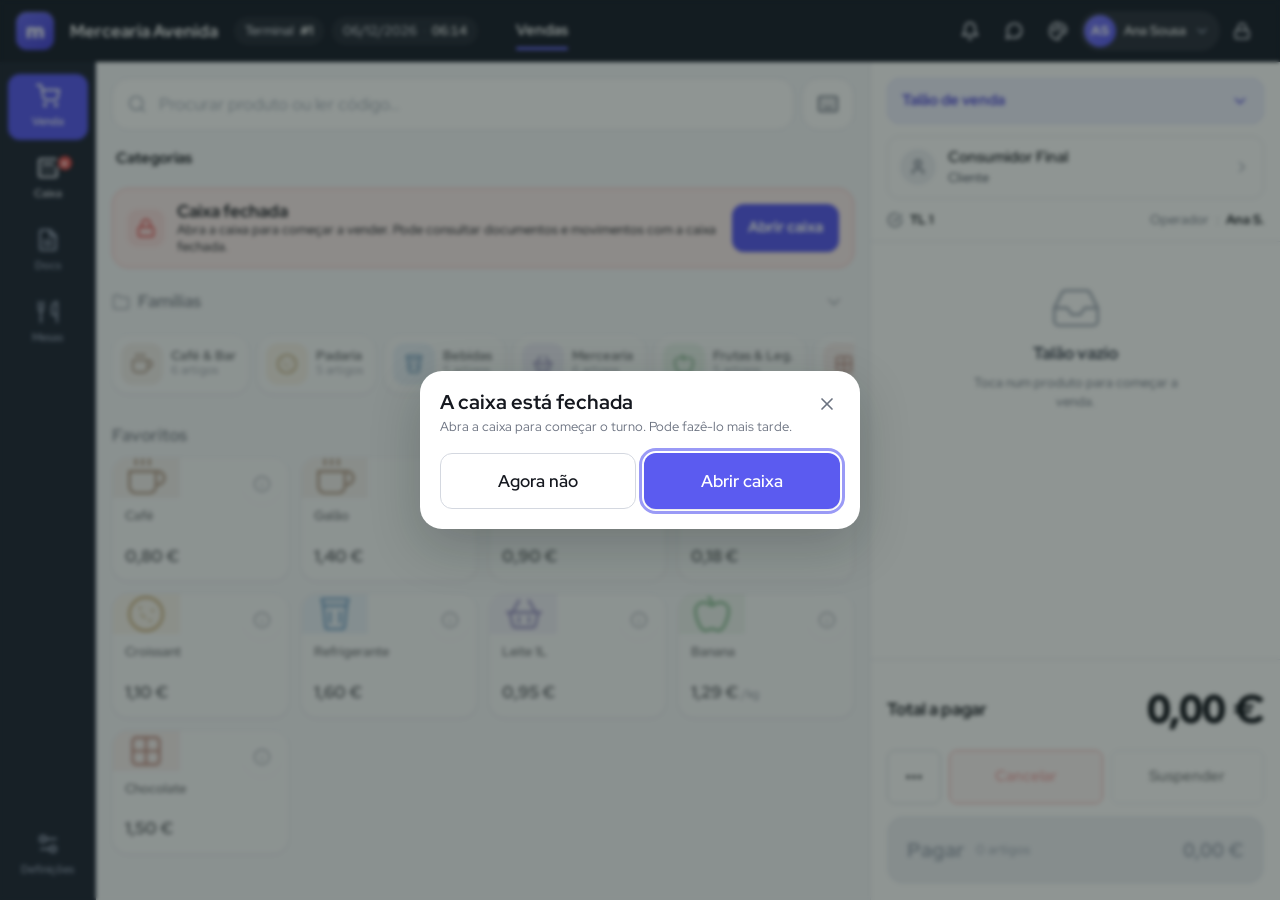
==== commit a83a8350: "feat(caixa): máquina de estados da caixa + bloqueio de venda + fecho cego - POS.cash (cart.js): font" ====
--- a/payment.html
+++ b/payment.html
@@ -45,7 +45,7 @@
 
       <!-- Painel cartão / MB WAY (máquina de estados) -->
       <div class="panel panel--term" id="termPanel" hidden>
-        <div class="terminal" id="terminal"></div>
+        <div class="terminal" id="terminal" aria-live="assertive"></div>
       </div>
 
       <!-- Lista de pagamentos (progressive disclosure: só após 1º parcial) -->
@@ -86,8 +86,23 @@
     var $ = function (s) { return document.querySelector(s); };
     var ic = POS.icon, cart = POS.cart;
 
-    // Fonte única: o carrinho. Sem itens => volta à venda.
-    if (!cart.totals().itemCount) { window.location.href = "sale.html"; return; }
+    // Sobreviver a refresh: se o carrinho está vazio mas há uma venda recém-concluída,
+    // re-renderiza o ecrã de sucesso/troco dessa venda em vez de saltar para a venda.
+    var LAST_SALE_TTL = 2 * 60 * 1000; // 2 min
+    if (!cart.totals().itemCount) {
+      var last = POS.lastSale();
+      if (last && last.ts && (Date.now() - last.ts) < LAST_SALE_TTL) {
+        document.documentElement.lang = POS.lang;
+        $("#title").textContent = POS.s("pay.title");
+        $("#h1").textContent = POS.s("pay.title");
+        POS.mountDevNav("sale");
+        if (POS.showSummary()) { showSummaryScreen({ sale: last }); return; }
+        if (last.changeCents > 0) { showChangeStep(last.changeCents, { restored: true }); return; }
+        // sem resumo e sem troco: nada a re-mostrar
+        POS.clearLastSale();
+      }
+      window.location.href = "sale.html"; return;
+    }
 
     /* ---------------- Estado de UI (não-persistente) ---------------- */
     var method = POS.lastMethod();              // método selecionado (default = último usado)
@@ -95,6 +110,7 @@
     var amountTouched = false;                    // operador já definiu valor manual/quick?
     var termState = "idle";                       // idle | waiting | declined | cancelled
     var splitMode = false;                        // dividido visível? (só após 1º parcial)
+    var committing = false;                        // guarda anti-duplo-toque: venda em curso de gravação
 
     function totals() { return cart.totals(); }
     function due() { return cart.dueCents(); }
@@ -221,6 +237,7 @@
           "</div>";
         host.querySelector("#retry").addEventListener("click", function () { termState = "idle"; renderTerminal(); refreshCTA(); });
         host.querySelector("#changeM").addEventListener("click", function () { termState = "idle"; setMethod("cash"); });
+        host.querySelector("#retry").focus();
       }
     }
     function startTerminal() {
@@ -310,9 +327,12 @@
 
     /* ---------------- Adicionar pagamento (cash) ---------------- */
     function confirmCash() {
-      if (!amountTouched || amountCents <= 0) return;
+      if (committing) return;
+      if (!amountTouched || amountCents <= 0) { refreshCTA(); return; } // validação falhou: repõe CTA
+      committing = true;
       cart.addPayment({ method: "cash", amountCents: amountCents });
       POS.setLastMethod("cash");
+      committing = false; // o pagamento foi registado; o commit final tem o seu próprio guard
       afterPaymentConfirmed();
     }
 
@@ -348,48 +368,112 @@
       btn.classList.toggle("has-reason", !!s.reason);
       btn.classList.toggle("is-busy", !!s.busy);
       btn.disabled = !s.action;
-      btn.onclick = s.action || null;
+      btn.onclick = s.action ? function () {
+        // anti-duplo-toque: desativa já; o re-render seguinte (refreshCTA) repõe o estado correto.
+        btn.disabled = true;
+        s.action();
+      } : null;
       // addPay extra (atalho explícito) só faz sentido no caminho simples não-split com valor que cobre tudo:
       $("#addPay").hidden = true;
     }
 
     /* ---------------- Concluir venda (commit SEMPRE) ---------------- */
     function completeSale() {
+      if (committing) return;
+      committing = true;
       if (POS.showSummary()) return showSummaryScreen();
       // resumo desligado
       var change = cart.changeCents();
       if (change > 0) return showChangeStep(change);
       cart.commitSale({ receiptDest: "none" });
       cleanup();
-      POS.toast(POS.s("pay.done") + " ✓", { variant: "success", duration: 1600 });
+      POS.toast(POS.s("pay.done"), { variant: "success", duration: 1600 });
       setTimeout(function () { window.location.href = "sale.html"; }, 700);
     }
 
     function cleanup() { try { sessionStorage.removeItem("pos_payment"); } catch (e) {} }
 
-    /* ---------------- Passo mínimo de troco (resumo desligado) ---------------- */
-    function showChangeStep(change) {
-      var ov = document.createElement("div"); ov.className = "pay-ov";
-      ov.innerHTML =
-        '<div class="changecard">' +
-          '<div class="changecard__lbl">' + POS.s("pay.changeDue") + "</div>" +
-          '<div class="changecard__val num">' + POS.money(change) + "</div>" +
-          '<button class="btn btn--pay btn--block changecard__ok" type="button" id="chgOk">' + POS.s("pay.complete") + "</button>" +
-        "</div>";
-      document.body.appendChild(ov);
-      var go = function () { cart.commitSale({ receiptDest: "none" }); cleanup(); window.location.href = "sale.html"; };
-      ov.querySelector("#chgOk").addEventListener("click", go);
-      ov.querySelector("#chgOk").focus();
-    }
-
-    /* ---------------- Ecrã de sucesso + destino (resumo ligado) ---------------- */
-    function showSummaryScreen() {
-      var t = totals();
+    /* ---------------- Passo mínimo de troco (resumo desligado) ----------------
+       opts.restored => a venda já está gravada (refresh): não voltar a gravar. */
+    function showChangeStep(change, opts) {
+      opts = opts || {};
+      var card = document.createElement("div"); card.className = "changecard";
+      card.innerHTML =
+        '<div class="changecard__lbl">' + POS.s("pay.changeDue") + "</div>" +
+        '<div class="changecard__val num">' + POS.money(change) + "</div>" +
+        '<button class="btn btn--pay btn--block changecard__ok" type="button" id="chgOk">' + POS.s("pay.complete") + "</button>";
+
+      // Overlay persistente: sem X, sem fecho por backdrop/Esc. Trap de foco + inert no fundo.
+      var close = POS.openModal(card, { noClose: true, label: POS.s("pay.success") });
+
+      var okBtn = card.querySelector("#chgOk");
+      var done = false;
+      var go = function () {
+        if (done) return; done = true; okBtn.disabled = true; // anti-duplo-toque
+        if (!opts.restored) { cart.commitSale({ receiptDest: "none" }); }
+        cleanup(); POS.clearLastSale();
+        close();
+        window.location.href = "sale.html";
+      };
+      okBtn.addEventListener("click", go);
+      // Enter liga ao CTA primário (mas não rouba o Enter a outros controlos focados)
+      card.addEventListener("keydown", function (e) {
+        if (e.key !== "Enter") return;
+        var a = document.activeElement;
+        if (a && a !== okBtn && (a.tagName === "BUTTON" || a.tagName === "SUMMARY")) return;
+        e.preventDefault(); go();
+      });
+      okBtn.focus();
+    }
+
+    /* ---------------- Vista normalizada da venda (live ou restaurada) ----------------
+       Reúne os dados do ecrã de sucesso a partir do carrinho (live) ou de uma venda
+       já gravada (refresh). Assim o mesmo render serve os dois casos. */
+    function saleView(sale) {
+      if (sale) {
+        var custName = "";
+        var cust = POS.customers.find(function (x) { return x.id === sale.customerId; });
+        if (cust) custName = POS.t(cust.name);
+        return {
+          restored: true,
+          docType: sale.docType,
+          seriesId: sale.seriesId,
+          nif: sale.nif,
+          custId: sale.customerId,
+          custName: custName,
+          change: sale.changeCents || 0,
+          payments: sale.payments || [],
+          totals: sale.totals,
+          lines: sale.lines || [],
+          receiptDest: sale.receiptDest || "none",
+        };
+      }
       var c = cart.customer();
-      var change = cart.changeCents();
-      var pays = cart.payments();
-      var seriesNo = POS.terminal().seriesId + " · " + POS.s("doc." + (cart.state.docType === "invoiceReceipt" ? "invoiceReceipt" : cart.state.docType));
-      var custLine = c.nif ? "NIF " + c.nif + (c.id !== "final" ? " · " + POS.t(c.name) : "") : POS.t(c.name);
+      return {
+        restored: false,
+        docType: cart.state.docType,
+        seriesId: POS.terminal().seriesId,
+        nif: c.nif || null,
+        custId: c.id,
+        custName: POS.t(c.name),
+        change: cart.changeCents(),
+        payments: cart.payments(),
+        totals: totals(),
+        lines: cart.lines,
+        receiptDest: "none",
+      };
+    }
+
+    /* ---------------- Ecrã de sucesso + destino (resumo ligado) ----------------
+       opts.sale => venda já gravada (refresh): re-render sem voltar a gravar. */
+    function showSummaryScreen(opts) {
+      opts = opts || {};
+      var view = saleView(opts.sale);
+      var t = view.totals;
+      var change = view.change;
+      var pays = view.payments;
+      var seriesNo = view.seriesId + " · " + POS.s("doc." + (view.docType === "invoiceReceipt" ? "invoiceReceipt" : view.docType));
+      var custLine = view.nif ? "NIF " + view.nif + (view.custId !== "final" ? " · " + view.custName : "") : view.custName;
 
       var DEST = [
         { id: "none",     icon: "no-paper",  label: "pay.dest.none" },
@@ -398,7 +482,7 @@
         { id: "sale",     icon: "file-text", label: "pay.dest.sale" },
         { id: "exchange", icon: "ticket",    label: "pay.dest.exchange" },
       ];
-      var chosenDest = "none";
+      var chosenDest = view.receiptDest;
 
       function sec(id, title, inner, open) {
         return '<details class="sumsec"' + (open ? " open" : "") + '><summary class="sumsec__sum">' +
@@ -407,9 +491,9 @@
       }
       function kv(l, v, cls) { return '<div class="kv' + (cls ? " " + cls : "") + '"><span>' + l + '</span><span class="num">' + v + "</span></div>"; }
 
-      var itemsHtml = cart.lines.map(function (l) {
+      var itemsHtml = view.lines.map(function (l) {
         var p = POS.getProduct(l.productId);
-        var name = l.nameOverride || POS.t(p.name);
+        var name = l.nameOverride || (p ? POS.t(p.name) : l.productId);
         var qty = l.weighable ? POS.weight(l.qty) : l.qty + "×";
         return kv(qty + " " + name, POS.money(cart.lineTotal(l)));
       }).join("");
@@ -420,28 +504,44 @@
         t.taxBreakdown.map(function (g) { return kv(POS.s("tot.tax") + " " + g.rate + "%", POS.money(g.tax)); }).join("") +
         kv(POS.s("pay.totalValue"), POS.money(t.totalCents), "kv--total");
 
-      var ov = document.createElement("div"); ov.className = "pay-ov pay-ov--summary";
-      ov.innerHTML =
-        '<div class="summary-screen" role="dialog" aria-modal="true" aria-label="' + POS.s("pay.success") + '">' +
-          '<div class="summary-head">' +
-            '<div class="summary-badge">' + ic("check", { size: 38, stroke: 2.6 }) + "</div>" +
-            "<h2>" + POS.s("pay.success") + "</h2>" +
-            '<div class="summary-meta">' + seriesNo + " · " + custLine + "</div>" +
-          "</div>" +
-          (change > 0 ? '<div class="summary-change"><span class="summary-change__lbl">' + POS.s("pay.changeDue") + '</span><span class="summary-change__val num">' + POS.money(change) + "</span></div>" : "") +
-          '<div class="summary-secs">' +
-            sec("items", POS.s("pay.sec.items"), itemsHtml, false) +
-            sec("taxes", POS.s("pay.sec.taxes"), taxesHtml, false) +
-            sec("payment", POS.s("pay.sec.payment"), payHtml, true) +
-            sec("summary", POS.s("pay.sec.summary"), sumHtml, false) +
-          "</div>" +
-          '<div class="summary-dest"><div class="summary-dest__title">' + POS.s("pay.dest.title") + "</div>" +
-            '<div class="dest-grid" id="destGrid"></div></div>' +
-          '<button class="btn btn--pay btn--block summary-new" type="button" id="newSale">' + POS.s("pay.newSale") + "</button>" +
-        "</div>";
-      document.body.appendChild(ov);
-
-      var grid = ov.querySelector("#destGrid");
+      var screen = document.createElement("div"); screen.className = "summary-screen";
+      screen.innerHTML =
+        '<div class="summary-head">' +
+          '<div class="summary-badge">' + ic("check", { size: 38, stroke: 2.6 }) + "</div>" +
+          "<h2>" + POS.s("pay.success") + "</h2>" +
+          '<div class="summary-meta">' + seriesNo + " · " + custLine + "</div>" +
+        "</div>" +
+        (change > 0 ? '<div class="summary-change"><span class="summary-change__lbl">' + POS.s("pay.changeDue") + '</span><span class="summary-change__val num">' + POS.money(change) + "</span></div>" : "") +
+        '<div class="summary-secs">' +
+          sec("items", POS.s("pay.sec.items"), itemsHtml, false) +
+          sec("taxes", POS.s("pay.sec.taxes"), taxesHtml, false) +
+          sec("payment", POS.s("pay.sec.payment"), payHtml, true) +
+          sec("summary", POS.s("pay.sec.summary"), sumHtml, false) +
+        "</div>" +
+        '<div class="summary-dest"><div class="summary-dest__title">' + POS.s("pay.dest.title") + "</div>" +
+          '<div class="dest-grid" id="destGrid"></div></div>' +
+        '<button class="btn btn--pay btn--block summary-new" type="button" id="newSale">' + POS.s("pay.newSale") + "</button>";
+
+      // commit AGORA (imutável) — antes de montar o overlay. Em restore já está gravada.
+      var sale = view.restored ? opts.sale : cart.commitSale({ receiptDest: chosenDest });
+      cleanup();
+
+      // Overlay persistente: sem X, sem fecho por backdrop/Esc. Trap de foco + inert no fundo.
+      var close = POS.openModal(screen, { noClose: true, className: "modal--summary", label: POS.s("pay.success") });
+
+      var grid = screen.querySelector("#destGrid");
+      function persistDest() {
+        try {
+          var list = POS.sales();
+          var rec = list.find(function (s) { return s.id === sale.id; });
+          if (rec) {
+            rec.receiptDest = chosenDest;
+            sessionStorage.setItem("pos_sales", JSON.stringify(list));
+            // manter pos_last_sale coerente caso haja refresh antes de Nova venda
+            var ls = POS.lastSale(); if (ls && ls.id === sale.id) { ls.receiptDest = chosenDest; sessionStorage.setItem("pos_last_sale", JSON.stringify(ls)); }
+          }
+        } catch (e) {}
+      }
       DEST.forEach(function (d) {
         var b = document.createElement("button"); b.type = "button"; b.className = "dest"; b.dataset.d = d.id;
         b.setAttribute("aria-pressed", String(d.id === chosenDest));
@@ -449,25 +549,31 @@
         b.addEventListener("click", function () {
           chosenDest = d.id;
           grid.querySelectorAll(".dest").forEach(function (x) { x.setAttribute("aria-pressed", String(x === b)); });
+          persistDest();
           if (d.id === "email") POS.toast(POS.s("pay.dest.sent"), { variant: "success", duration: 1600 });
           else if (d.id === "print") POS.toast(POS.s("pay.dest.printing"), { duration: 1600 });
         });
         grid.appendChild(b);
       });
 
-      // commit AGORA (imutável). receiptDest = escolha atual; se mudar antes de Nova venda, atualizamos.
-      var sale = cart.commitSale({ receiptDest: chosenDest });
-      cleanup();
-      ov.querySelector("#newSale").addEventListener("click", function () {
-        // persistir o destino final escolhido no registo já gravado
-        try {
-          var list = POS.sales();
-          var rec = list.find(function (s) { return s.id === sale.id; });
-          if (rec) { rec.receiptDest = chosenDest; sessionStorage.setItem("pos_sales", JSON.stringify(list)); }
-        } catch (e) {}
+      var newBtn = screen.querySelector("#newSale");
+      var done = false;
+      var go = function () {
+        if (done) return; done = true; newBtn.disabled = true; // anti-duplo-toque
+        persistDest();
+        POS.clearLastSale();
+        close();
         window.location.href = "sale.html";
+      };
+      newBtn.addEventListener("click", go);
+      // Enter liga ao CTA primário (Nova venda), sem roubar o Enter a outros controlos focados
+      screen.addEventListener("keydown", function (e) {
+        if (e.key !== "Enter") return;
+        var a = document.activeElement;
+        if (a && a !== newBtn && (a.tagName === "BUTTON" || a.tagName === "SUMMARY")) return;
+        e.preventDefault(); go();
       });
-      ov.querySelector("#newSale").focus();
+      newBtn.focus();
     }
 
     /* ---------------- Render geral ---------------- */
--- a/assets/css/sale.css
+++ b/assets/css/sale.css
@@ -111,10 +111,36 @@
 }
 .rail__item:hover { background:rgba(255,255,255,.07); color:var(--shell-ink); }
 .rail__item[aria-current="page"] { background:var(--brand-600); color:#fff; box-shadow:var(--sh-sm); }
+.rail__item { position:relative; }
+/* estado da caixa: badge (forma + ícone, não só cor) sobre o item "Caixa" quando fechada */
+.rail__badge {
+  position:absolute; top:8px; right:14px; width:18px; height:18px; border-radius:50%;
+  display:none; place-items:center; background:var(--danger-500); color:#fff;
+  border:2px solid var(--shell-800); box-shadow:0 0 0 1px rgba(0,0,0,.25);
+}
+.rail__item.is-closed .rail__badge { display:grid; }
+.rail__item.is-closed { color:var(--shell-ink); }
 .rail__spacer { flex:1; }
 
 /* ---------- Catálogo ---------- */
 .catalog { grid-area:cat; min-height:0; display:flex; flex-direction:column; padding:var(--sp-4) var(--sp-4) 0; }
+/* caixa fechada: catálogo navegável mas inativo para venda + banner com saída a 1 toque */
+.catalog.is-locked .grid-scroll { opacity:.55; }
+.cat-lock {
+  display:flex; align-items:center; gap:var(--sp-3); margin-bottom:var(--sp-3);
+  padding:12px 14px; border-radius:var(--r-lg);
+  background:color-mix(in srgb, var(--danger-500) 10%, var(--surface));
+  border:1.5px solid color-mix(in srgb, var(--danger-500) 35%, var(--surface));
+}
+.cat-lock__ic { width:38px; height:38px; flex:0 0 auto; border-radius:11px; display:grid; place-items:center;
+  background:color-mix(in srgb, var(--danger-500) 18%, var(--surface)); color:var(--danger-500); }
+.cat-lock__txt { display:flex; flex-direction:column; line-height:1.25; min-width:0; flex:1; }
+.cat-lock__txt b { font-size:var(--fs-md); color:var(--ink-900); }
+.cat-lock__txt small { font-size:var(--fs-sm); color:var(--ink-600); }
+.cat-lock__cta { flex:0 0 auto; min-height:48px; padding:0 var(--sp-4); border-radius:var(--r-md);
+  background:var(--brand-600); color:#fff; font-weight:800; box-shadow:var(--sh-sm); }
+.cat-lock__cta:hover { background:var(--brand-700); }
+.cat-lock__cta:active { transform:scale(.98); }
 
 .search-row { display:flex; gap:var(--sp-2); margin-bottom:var(--sp-3); }
 .search { position:relative; flex:1; }
@@ -150,7 +176,43 @@
 
 /* Grelha (famílias + produtos) */
 .grid-scroll { flex:1; min-height:0; overflow-y:auto; padding:2px var(--sp-1) var(--sp-6); margin:0 calc(-1 * var(--sp-1)); }
-.grid { display:grid; gap:var(--sp-3); grid-template-columns:repeat(auto-fill, minmax(150px, 1fr)); }
+.grid { display:grid; gap:var(--sp-3); grid-template-columns:repeat(auto-fill, minmax(150px, 1fr)); align-content:start; }
+.grid-sec { grid-column:1 / -1; font-size:var(--fs-md); font-weight:700; color:var(--ink-700); margin:var(--sp-3) 0 0; }
+.grid-sec:first-child { margin-top:0; }
+
+/* Faixa de FAMÍLIAS no topo (horizontal, colapsável) — acesso a famílias a 1 toque */
+.famstrip { grid-column:1 / -1; margin:0 0 var(--sp-1); }
+.famstrip__head { display:flex; align-items:center; justify-content:space-between; gap:var(--sp-2); }
+.famstrip__label { display:inline-flex; align-items:center; gap:var(--sp-2); font-size:var(--fs-md); font-weight:700; color:var(--ink-700); }
+.famstrip__label svg { color:var(--ink-500); }
+.famstrip__toggle { width:40px; height:40px; border-radius:var(--r-md); display:grid; place-items:center; color:var(--ink-500); background:none; border:1px solid transparent; transition:background var(--t-fast) var(--ease), color var(--t-fast) var(--ease), transform var(--t-base) var(--ease); }
+.famstrip__toggle:hover { background:var(--surface-3); color:var(--ink-900); }
+.famstrip[data-open="0"] .famstrip__toggle svg { transform:rotate(-90deg); }
+.famstrip__rail {
+  display:flex; gap:var(--sp-2); overflow-x:auto; overscroll-behavior-x:contain;
+  scroll-snap-type:x proximity; -webkit-overflow-scrolling:touch;
+  padding:var(--sp-2) 0 var(--sp-1); margin-top:var(--sp-1);
+}
+.famstrip__rail::-webkit-scrollbar { height:6px; }
+.famstrip__rail::-webkit-scrollbar-thumb { background:var(--line-strong); border-radius:99px; }
+.famstrip[data-open="0"] .famstrip__rail { display:none; }
+.famchip {
+  flex:0 0 auto; scroll-snap-align:start; display:flex; align-items:center; gap:var(--sp-2);
+  min-height:60px; padding:var(--sp-2) var(--sp-3) var(--sp-2) var(--sp-2);
+  border:1px solid var(--line); border-radius:var(--r-lg); background:var(--surface); box-shadow:var(--sh-sm);
+  transition:transform var(--t-fast) var(--ease), box-shadow var(--t-base) var(--ease), border-color var(--t-fast) var(--ease);
+}
+.famchip:hover { transform:translateY(-2px); box-shadow:var(--sh-md); border-color:var(--line-strong); }
+.famchip:active { transform:translateY(0) scale(.97); }
+.famchip__disc {
+  width:42px; height:42px; border-radius:12px; display:grid; place-items:center; flex:0 0 auto;
+  background:color-mix(in srgb, var(--fam-color, var(--brand-600)) 15%, var(--tint-base));
+  color:color-mix(in srgb, var(--fam-color, var(--brand-600)) 70%, var(--tint-ink));
+}
+[data-theme="clean"] .famchip__disc { filter:saturate(.3); }
+.famchip__txt { display:flex; flex-direction:column; align-items:flex-start; line-height:1.15; }
+.famchip__name { font-size:var(--fs-sm); font-weight:700; color:var(--ink-900); white-space:nowrap; }
+.famchip__count { font-size:var(--fs-xs); color:var(--ink-500); font-weight:500; }
 
 /* Tile de FAMÍLIA / subfamília */
 .ftile {
@@ -331,7 +393,7 @@
 .summary.show-tax .summary__toggle .ic-svg { transform:rotate(180deg); }
 .summary__taxes { display:none; }
 .summary.show-tax .summary__taxes { display:block; }
-.summary__total { display:flex; align-items:baseline; justify-content:space-between; margin:var(--sp-2) 0 var(--sp-3); }
+.summary__total { display:flex; align-items:center; justify-content:space-between; margin:var(--sp-2) 0 var(--sp-3); }
 .summary__total .lbl { font-size:var(--fs-md); font-weight:700; }
 .summary__total .amount { font-size:var(--fs-3xl); font-weight:900; letter-spacing:-.02em; font-variant-numeric:tabular-nums; }
 
@@ -410,10 +472,14 @@
 /* swipe SÓ no conteúdo interno — o rail e a topbar (fora do .screen) nunca mexem */
 .screen > * { animation:screen-in 300ms var(--ease); }
 .screen.is-leaving > * { animation:screen-out 200ms var(--ease) forwards; }
-.app.screen-on .catalog, .app.screen-on .ops, .app.screen-on .cart { display:none; }
+/* o #screen cobre o conteúdo (opaco + z-index); não escondemos os irmãos nem mexemos
+   no .app — evita recálculo/repintura da topbar+rail (sem flick na troca) */
+/* swipe reutilizável: aplicável a QUALQUER conteúdo central (ex. catálogo+talão ao
+   voltar às vendas) para que TODAS as trocas do painel central tenham movimento */
+.swipe-in { animation:screen-in 300ms var(--ease); }
 @keyframes screen-in  { from { opacity:0; transform:translateX(6%); } to { opacity:1; transform:none; } }
 @keyframes screen-out { from { opacity:1; transform:none; } to { opacity:0; transform:translateX(6%); } }
-@media (prefers-reduced-motion:reduce) { .screen > *, .screen.is-leaving > * { animation:none; } }
+@media (prefers-reduced-motion:reduce) { .screen > *, .screen.is-leaving > *, .swipe-in { animation:none; } }
 
 /* Definições (painel com tabs) */
 .set-head { display:flex; align-items:center; justify-content:space-between; gap:var(--sp-3); padding:var(--sp-5) var(--sp-6) 0; }
@@ -482,7 +548,46 @@
 .cash-card .ic-svg { color:var(--brand-600); }
 .cash-card:hover { transform:translateY(-2px); box-shadow:var(--sh-md); border-color:var(--brand-400); }
 .cash-card:active { transform:scale(.98); }
-.cash-valbtn { text-align:left; display:flex; align-items:center; font-weight:800; font-size:var(--fs-lg); font-variant-numeric:tabular-nums; cursor:pointer; }
+.cash-valbtn { text-align:left; display:flex; align-items:center; font-weight:800; font-size:var(--fs-lg); font-variant-numeric:tabular-nums; cursor:pointer; color:var(--ink-400); }
+.cash-valbtn.is-set { color:var(--ink-900); }
+.cash-grid--6 { grid-template-columns:repeat(3, 1fr); }
+.cash-grid--6 .cash-card { min-height:92px; gap:8px; font-size:var(--fs-sm); }
+.ff__hint { display:block; font-size:var(--fs-xs); color:var(--ink-500); margin-top:6px; }
+
+/* fecho de caixa — tabela esperado/contado/divergência */
+.cc-table { display:flex; flex-direction:column; gap:2px; margin:var(--sp-2) 0 var(--sp-4); }
+.cc-row { display:flex; align-items:center; justify-content:space-between; gap:var(--sp-3); padding:11px 14px; border-radius:var(--r-md); background:var(--surface-2); }
+.cc-row .num { font-weight:800; font-variant-numeric:tabular-nums; color:var(--ink-900); }
+.cc-row.is-strong { background:var(--surface-3); }
+.cc-row.is-strong .num { font-size:var(--fs-lg); }
+.cc-sep { height:1px; background:var(--line); margin:6px 4px; }
+.cc-diff { font-weight:800; font-variant-numeric:tabular-nums; }
+.cc-row.is-exact .cc-diff { color:var(--ink-600); }
+.cc-row.is-short { background:color-mix(in srgb, var(--danger-500) 12%, var(--surface-2)); }
+.cc-row.is-short .cc-diff { color:var(--danger-500); }
+.cc-row.is-over { background:color-mix(in srgb, var(--warn-600) 14%, var(--surface-2)); }
+.cc-row.is-over .cc-diff { color:color-mix(in srgb, var(--warn-600) 80%, #000); }
+
+/* movimentos detalhados — pesquisa + lista paginada (drawer touch) */
+.cash-detail { display:flex; flex-direction:column; min-height:0; }
+.cd-search input { width:100%; height:48px; padding:0 16px; border:1.5px solid var(--line); border-radius:var(--r-lg);
+  background:var(--surface); font-size:var(--fs-base); margin-bottom:var(--sp-3); }
+.cd-search input:focus { outline:none; border-color:var(--brand-400); box-shadow:0 0 0 3px var(--brand-100); }
+.cd-list { flex:1; min-height:0; overflow-y:auto; display:flex; flex-direction:column; gap:6px; }
+.cd-item { display:flex; align-items:center; justify-content:space-between; gap:var(--sp-3); min-height:56px;
+  padding:10px 14px; border-radius:var(--r-md); background:var(--surface-2); }
+.cd-main { min-width:0; }
+.cd-type { font-weight:700; color:var(--ink-900); font-size:var(--fs-base); }
+.cd-meta { font-size:var(--fs-xs); color:var(--ink-500); margin-top:2px; }
+.cd-amt { font-weight:800; font-variant-numeric:tabular-nums; color:var(--ink-900); flex:0 0 auto; }
+.cd-amt.is-neg { color:var(--danger-500); }
+.cd-foot { display:flex; align-items:center; justify-content:space-between; gap:var(--sp-3); padding-top:var(--sp-3); margin-top:var(--sp-2); border-top:1px solid var(--line); }
+.cd-size { flex:0 0 auto; margin:0; }
+.cd-size button { min-width:48px; height:44px; }
+.cd-pager { display:flex; align-items:center; gap:var(--sp-2); }
+.cd-nav { width:44px; height:44px; border-radius:var(--r-md); display:grid; place-items:center; border:1.5px solid var(--line); background:var(--surface); color:var(--ink-700); }
+.cd-nav:disabled { opacity:.4; }
+.cd-pginfo { font-size:var(--fs-sm); font-weight:600; color:var(--ink-600); min-width:84px; text-align:center; }
 
 /* menu de contexto simples (⋯) */
 .menu { padding:var(--sp-2); min-width:240px; }
--- a/assets/css/payment.css
+++ b/assets/css/payment.css
@@ -40,7 +40,7 @@
   animation:bannerIn var(--t-base) var(--ease);
 }
 .banner .num { font-variant-numeric:tabular-nums; }
-.banner--due { background:var(--danger-50); color:var(--danger-600); border:1px solid color-mix(in srgb,var(--danger-500) 35%, transparent); }
+.banner--due { background:var(--warn-50); color:var(--warn-600); border:1px solid color-mix(in srgb,var(--warn-500) 35%, transparent); }
 .banner--change { background:var(--pay-50); color:var(--pay-700); border:1px solid color-mix(in srgb,var(--pay-500) 35%, transparent); }
 @keyframes bannerIn { from { opacity:0; transform:translateY(-4px); } to { opacity:1; transform:none; } }
 
@@ -99,7 +99,8 @@
 .terminal__hint { color:var(--ink-500); font-size:var(--fs-sm); max-width:42ch; }
 .terminal--declined { background:var(--danger-50); border-radius:var(--r-lg); }
 .terminal__actions { display:flex; flex-direction:column; gap:var(--sp-2); width:100%; margin-top:var(--sp-3); }
-.term-cancel { margin-top:var(--sp-3); }
+.terminal__actions .btn { min-height:56px; }
+.term-cancel { margin-top:var(--sp-3); min-height:56px; }
 
 /* andaime de simulação (discreto) */
 .sim { display:flex; gap:var(--sp-2); width:100%; margin-top:var(--sp-4); padding-top:var(--sp-3); border-top:1px dashed var(--line); }
@@ -163,22 +164,18 @@
   background:repeating-linear-gradient(90deg,#15181f 0 6px,transparent 6px 12px), repeating-linear-gradient(0deg,#15181f 0 6px,transparent 6px 12px);
   background-color:#fff; border:4px solid #fff; box-shadow:0 0 0 1px var(--line); opacity:.85; }
 
-/* ---------- Overlays (passo de troco / sucesso) ---------- */
-.pay-ov { position:fixed; inset:0; z-index:var(--z-modal); background:rgba(8,12,20,.5); backdrop-filter:blur(3px);
-  display:grid; place-items:center; padding:var(--sp-5); animation:fade var(--t-base) var(--ease); overflow-y:auto; }
-@keyframes fade { from { opacity:0; } to { opacity:1; } }
+/* ---------- Overlays persistentes (passo de troco / sucesso) ----------
+   Montados via POS.openModal (.modal): este já dá fundo, raio, sombra, scroll,
+   trap de foco, inert no fundo e animação. Aqui só o conteúdo interno. */
 
 /* passo mínimo de troco */
-.changecard { background:var(--surface); border-radius:var(--r-xl); box-shadow:var(--sh-pop); width:min(420px,92vw); padding:var(--sp-8); text-align:center; animation:pop var(--t-slow) var(--ease); }
+.changecard { padding:var(--sp-8); text-align:center; }
 .changecard__lbl { color:var(--ink-500); font-weight:600; font-size:var(--fs-md); }
 .changecard__val { font-size:var(--fs-4xl); font-weight:900; color:var(--pay-600); font-variant-numeric:tabular-nums; margin:var(--sp-3) 0 var(--sp-5); letter-spacing:-.02em; }
-@keyframes pop { from { opacity:0; transform:scale(.95); } to { opacity:1; transform:none; } }
-@media (prefers-reduced-motion:reduce) { .changecard, .summary-screen { animation:none; } }
 
 /* ---------- Ecrã de sucesso + resumo + destinos ---------- */
-.pay-ov--summary { place-items:start center; }
-.summary-screen { background:var(--surface); border-radius:var(--r-xl); box-shadow:var(--sh-pop);
-  width:min(560px,96vw); margin:var(--sp-6) auto; padding:var(--sp-6); animation:pop var(--t-slow) var(--ease); }
+.modal--summary { width:min(560px,96vw); }
+.summary-screen { padding:var(--sp-6); }
 .summary-head { text-align:center; }
 .summary-badge { width:72px; height:72px; border-radius:50%; background:var(--pay-50); color:var(--pay-600); display:grid; place-items:center; margin:0 auto var(--sp-3); }
 .summary-head h2 { font-size:var(--fs-xl); }
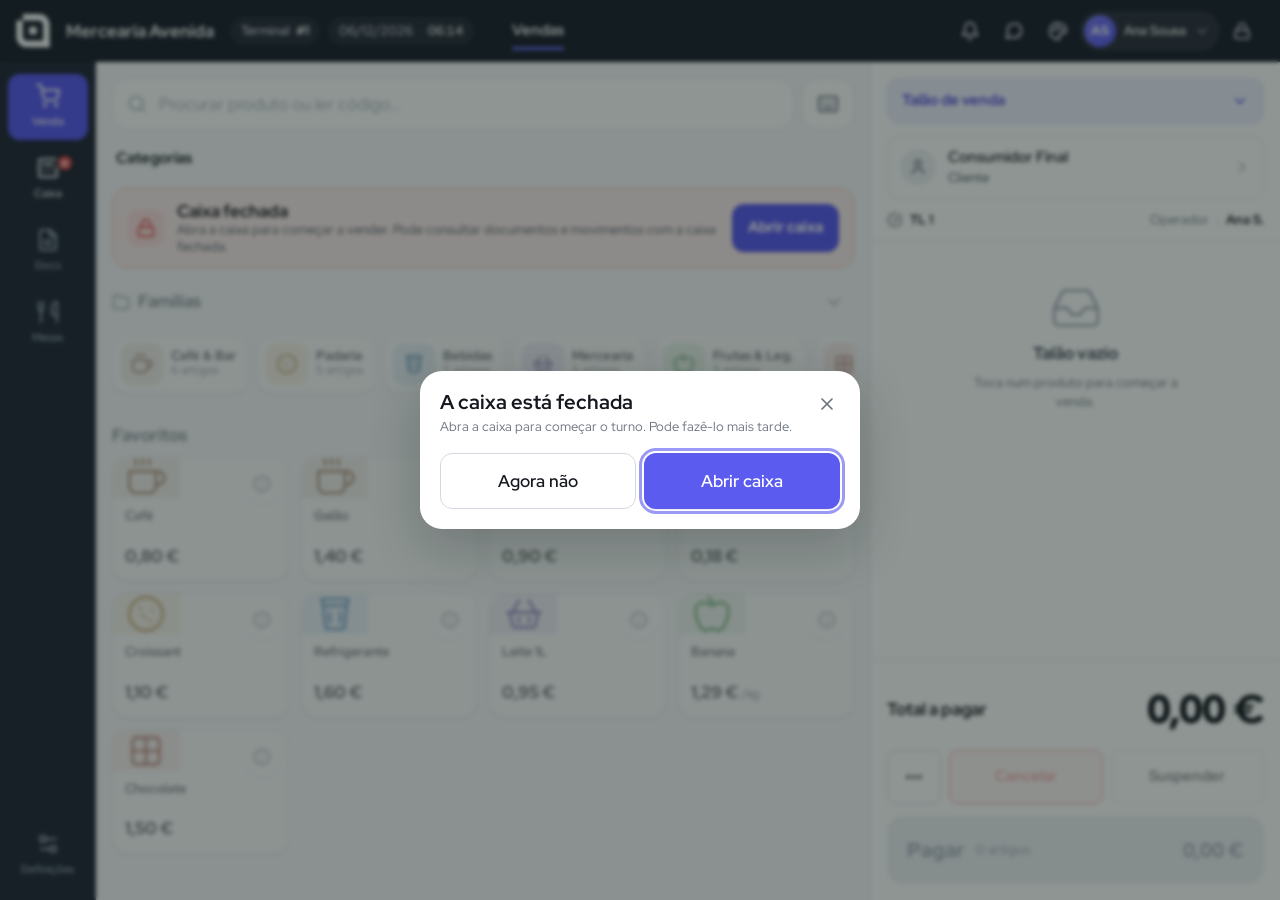
==== commit c0297cfe: "feat(docs+terminal): documento de venda (talão/A4/oferta), ecrã de bloqueio e polish Documentos: - d" ====
--- a/payment.html
+++ b/payment.html
@@ -68,10 +68,6 @@
           <span class="pay__reason" id="finishReason"></span>
         </button>
       </div>
-      <div class="cert">
-        <div class="qr" aria-hidden="true"></div>
-        ATCUD: AJ4F-1 · <span id="certTxt"></span>
-      </div>
     </aside>
   </main>
 
@@ -79,6 +75,7 @@
   <script src="assets/js/i18n.js"></script>
   <script src="assets/js/icons.js"></script>
   <script src="assets/js/cart.js"></script>
+  <script src="assets/js/doc.js"></script>
   <script src="assets/js/ui.js"></script>
   <script>
   (function () {
@@ -122,7 +119,6 @@
       $("#h1").textContent = POS.s("pay.title");
       $("#lblReceived").textContent = POS.s("pay.received");
       $("#rTitle").textContent = POS.s("pay.summary");
-      $("#certTxt").textContent = POS.s("pay.cert");
       $("#payListTitle").textContent = POS.s("pay.payments");
       $("#back").innerHTML = ic("chevron-left", { size: 20 }) + "<span>" + POS.s("act.back") + "</span>";
       $("#docChip").textContent = POS.s("doc." + (cart.state.docType === "invoiceReceipt" ? "invoiceReceipt" : cart.state.docType));
@@ -386,12 +382,15 @@
       var change = cart.changeCents();
       if (change > 0) return showChangeStep(change);
       cart.commitSale({ receiptDest: "none" });
+      autoPrintReceipt();
       cleanup();
       POS.toast(POS.s("pay.done"), { variant: "success", duration: 1600 });
       setTimeout(function () { window.location.href = "sale.html"; }, 700);
     }
 
     function cleanup() { try { sessionStorage.removeItem("pos_payment"); } catch (e) {} }
+    // imprime o talão automaticamente no fim da venda, conforme a definição do terminal (simulado: toast)
+    function autoPrintReceipt() { if (POS.autoPrint()) POS.toast(POS.s("doc.printed"), { duration: 1400 }); }
 
     /* ---------------- Passo mínimo de troco (resumo desligado) ----------------
        opts.restored => a venda já está gravada (refresh): não voltar a gravar. */
@@ -410,7 +409,7 @@
       var done = false;
       var go = function () {
         if (done) return; done = true; okBtn.disabled = true; // anti-duplo-toque
-        if (!opts.restored) { cart.commitSale({ receiptDest: "none" }); }
+        if (!opts.restored) { cart.commitSale({ receiptDest: "none" }); autoPrintReceipt(); }
         cleanup(); POS.clearLastSale();
         close();
         window.location.href = "sale.html";
--- a/assets/css/base.css
+++ b/assets/css/base.css
@@ -44,6 +44,11 @@
   --danger-600:#dc3b3b; --danger-500:#e24b4b; --danger-50:#fdecec;
   --warn-600:#c2810a; --warn-500:#e0980f; --warn-50:#fdf3e0;
   --info-600:#4a45d6; --info-50:#eef0fe;
+
+  /* Tintas intermédias derivadas (re-resolvem por tema a partir da escala 900/700/500/300) */
+  --ink-800:color-mix(in srgb, var(--ink-900) 65%, var(--ink-700));
+  --ink-600:color-mix(in srgb, var(--ink-700) 55%, var(--ink-500));
+  --ink-400:color-mix(in srgb, var(--ink-500) 55%, var(--ink-300));
 
   /* Tipografia */
   --font:"Red Hat Display", system-ui, -apple-system, Segoe UI, Roboto, sans-serif;
@@ -333,6 +338,52 @@
 @keyframes drawer-in-left { from{ transform:translateX(-100%); } to{ transform:none; } }
 @keyframes drawer-out-left { to{ transform:translateX(-100%); } }
 
+/* ---------- Documento de venda (talão / A4 / oferta) — "papel" (cores fixas) ---------- */
+.doc {
+  --paper:#fff; --paper-ink:#15181d; --paper-mut:#5b6470; --paper-line:#d7dbe2;
+  background:var(--paper); color:var(--paper-ink); margin:0 auto; padding:18px 16px;
+  font-variant-numeric:tabular-nums; line-height:1.4; border-radius:var(--r-sm);
+}
+.doc--talao, .doc--oferta { max-width:330px; font-size:13px; }
+.doc--a4 { max-width:680px; font-size:14px; padding:28px 32px; }
+.doc-head { text-align:center; padding-bottom:10px; border-bottom:1px dashed var(--paper-line); }
+.doc-store { font-size:1.25em; font-weight:800; letter-spacing:.01em; }
+.doc-sub { font-size:.85em; color:var(--paper-mut); }
+.doc-meta { padding:10px 0; border-bottom:1px dashed var(--paper-line); display:flex; flex-direction:column; gap:3px; }
+.doc-type { font-weight:800; text-transform:uppercase; letter-spacing:.04em; margin-bottom:2px; }
+.doc-row { display:flex; justify-content:space-between; gap:12px; }
+.doc-row > span:last-child { text-align:right; }
+.doc-lines { width:100%; border-collapse:collapse; margin:8px 0; }
+.doc-lines td { padding:3px 0; vertical-align:top; }
+.doc-q { width:34px; color:var(--paper-mut); }
+.doc-d { width:auto; }
+.doc-u, .doc-lt { text-align:right; white-space:nowrap; padding-left:8px !important; }
+.doc-letter { width:18px; text-align:center; color:var(--paper-mut); padding:0 4px !important; }
+.doc-money { font-variant-numeric:tabular-nums; }
+.doc-vat { width:100%; border-collapse:collapse; margin:8px 0; border-top:1px dashed var(--paper-line); }
+.doc-vat th { text-align:right; font-size:.78em; text-transform:uppercase; color:var(--paper-mut); font-weight:700; padding:6px 0 3px; }
+.doc-vat th:first-child, .doc-vat td:first-child { text-align:left; }
+.doc-vat td { text-align:right; padding:2px 0; }
+.doc-totals { border-top:1px dashed var(--paper-line); padding-top:8px; }
+.doc-total { font-size:1.3em; font-weight:800; }
+.doc-pays { padding:8px 0; border-top:1px dashed var(--paper-line); display:flex; flex-direction:column; gap:3px; color:var(--paper-mut); }
+.doc-cert { display:flex; align-items:center; gap:12px; padding-top:10px; border-top:1px dashed var(--paper-line); }
+.doc-qr { flex:0 0 auto; border:1px solid var(--paper-line); border-radius:4px; }
+.doc-certtxt { font-size:.78em; color:var(--paper-mut); line-height:1.5; }
+.doc-foot { text-align:center; padding-top:12px; }
+.doc-note { font-weight:800; letter-spacing:.04em; }
+.doc--oferta .doc-q { color:var(--paper-ink); }
+
+/* impressão: isola o documento (talão 80mm) */
+.doc-print { display:none; }
+@media print {
+  body * { visibility:hidden !important; }
+  .doc-print, .doc-print * { visibility:visible !important; }
+  .doc-print { display:block; position:absolute; inset:0 0 auto 0; margin:0 auto; }
+  .doc-print .doc { box-shadow:none; border-radius:0; }
+  .doc-print .doc--talao, .doc-print .doc--oferta { width:80mm; max-width:80mm; }
+}
+
 /* ---------- Utilitários ---------- */
 .sr-only { position:absolute; width:1px; height:1px; padding:0; margin:-1px; overflow:hidden; clip:rect(0,0,0,0); white-space:nowrap; border:0; }
 .muted { color:var(--ink-500); }
--- a/assets/css/sale.css
+++ b/assets/css/sale.css
@@ -35,11 +35,10 @@
   background:var(--shell-900); color:var(--shell-ink);
 }
 .topbar__logo {
-  width:38px; height:38px; border-radius:11px; flex:none;
-  background:linear-gradient(145deg, var(--brand-500), var(--brand-700));
-  display:grid; place-items:center; color:#fff; font-weight:900; font-size:20px;
-  box-shadow:inset 0 1px 0 rgba(255,255,255,.25);
-}
+  width:34px; height:34px; flex:none;
+  display:grid; place-items:center; color:#fff;
+}
+.topbar__logo svg { width:100%; height:100%; display:block; }
 .topbar__store { font-size:var(--fs-md); font-weight:700; color:#fff; }
 .topbar__meta { display:flex; align-items:center; gap:var(--sp-2); }
 .topbar__chip {
@@ -553,6 +552,10 @@
 .cash-grid--6 { grid-template-columns:repeat(3, 1fr); }
 .cash-grid--6 .cash-card { min-height:92px; gap:8px; font-size:var(--fs-sm); }
 .ff__hint { display:block; font-size:var(--fs-xs); color:var(--ink-500); margin-top:6px; }
+.ff-denom { display:inline-flex; align-items:center; gap:6px; margin-top:8px; padding:7px 11px; border-radius:var(--r-md);
+  border:1.5px solid var(--line); background:var(--surface); color:var(--brand-700); font-weight:700; font-size:var(--fs-sm); align-self:flex-start; }
+.ff-denom:hover { border-color:var(--brand-400); background:var(--brand-50); }
+.ff-denom .ic-svg { color:var(--brand-600); }
 
 /* fecho de caixa — tabela esperado/contado/divergência */
 .cc-table { display:flex; flex-direction:column; gap:2px; margin:var(--sp-2) 0 var(--sp-4); }
@@ -561,12 +564,10 @@
 .cc-row.is-strong { background:var(--surface-3); }
 .cc-row.is-strong .num { font-size:var(--fs-lg); }
 .cc-sep { height:1px; background:var(--line); margin:6px 4px; }
-.cc-diff { font-weight:800; font-variant-numeric:tabular-nums; }
-.cc-row.is-exact .cc-diff { color:var(--ink-600); }
 .cc-row.is-short { background:color-mix(in srgb, var(--danger-500) 12%, var(--surface-2)); }
-.cc-row.is-short .cc-diff { color:var(--danger-500); }
+.cc-row.is-short .num { color:var(--danger-500); }
 .cc-row.is-over { background:color-mix(in srgb, var(--warn-600) 14%, var(--surface-2)); }
-.cc-row.is-over .cc-diff { color:color-mix(in srgb, var(--warn-600) 80%, #000); }
+.cc-row.is-over .num { color:color-mix(in srgb, var(--warn-600) 80%, #000); }
 
 /* movimentos detalhados — pesquisa + lista paginada (drawer touch) */
 .cash-detail { display:flex; flex-direction:column; min-height:0; }
@@ -588,6 +589,154 @@
 .cd-nav { width:44px; height:44px; border-radius:var(--r-md); display:grid; place-items:center; border:1.5px solid var(--line); background:var(--surface); color:var(--ink-700); }
 .cd-nav:disabled { opacity:.4; }
 .cd-pginfo { font-size:var(--fs-sm); font-weight:600; color:var(--ink-600); min-width:84px; text-align:center; }
+.cd-z { display:inline-flex; align-items:center; gap:6px; margin-top:6px; padding:5px 10px; border-radius:var(--r-sm);
+  border:1px solid var(--line); background:var(--surface); color:var(--brand-700); font-weight:700; font-size:var(--fs-xs); }
+.cd-z:hover { background:var(--brand-50); border-color:var(--brand-400); }
+
+/* documento Z (recibo de fecho) — revisão / pré-visualização / impressão */
+.z-doc { background:var(--surface-2); border:1px solid var(--line); border-radius:var(--r-md); padding:var(--sp-4); margin:var(--sp-2) 0 var(--sp-4); max-height:48vh; overflow-y:auto; }
+.z-doc__head { text-align:center; padding-bottom:var(--sp-3); border-bottom:1px dashed var(--line-strong); margin-bottom:var(--sp-3); }
+.z-doc__title { font-size:var(--fs-lg); font-weight:800; letter-spacing:.02em; color:var(--ink-900); }
+.z-doc__sub { font-size:var(--fs-sm); color:var(--ink-600); }
+.z-doc__meta { font-size:var(--fs-xs); color:var(--ink-500); text-align:center; margin-bottom:var(--sp-3); line-height:1.5; }
+.z-label { font-size:var(--fs-xs); font-weight:800; text-transform:uppercase; letter-spacing:.04em; color:var(--ink-500); margin:var(--sp-3) 0 4px; }
+.z-sec { display:flex; flex-direction:column; gap:1px; margin-bottom:var(--sp-1); }
+.z-row { display:flex; justify-content:space-between; gap:var(--sp-3); padding:4px 2px; font-size:var(--fs-base); color:var(--ink-800); }
+.z-row--big { font-weight:800; font-size:var(--fs-md); color:var(--ink-900); }
+.z-num { font-variant-numeric:tabular-nums; font-weight:700; }
+.z-row.is-short, .z-row.is-over { border-radius:var(--r-sm); padding:5px 8px; margin:1px -6px; }
+.z-row.is-short { background:color-mix(in srgb, var(--danger-500) 12%, transparent); }
+.z-row.is-over { background:color-mix(in srgb, var(--warn-600) 14%, transparent); }
+.z-row.is-short .z-num { color:var(--danger-500); }
+.z-row.is-over .z-num { color:var(--warn-600); }
+.z-row.is-exact .z-num { color:var(--ink-500); }
+.z-muted, .z-muted span { color:var(--ink-400); }
+.z-vat { display:grid; grid-template-columns:1fr 1fr 1fr; gap:var(--sp-2); padding:3px 2px; font-size:var(--fs-sm); font-variant-numeric:tabular-nums; color:var(--ink-800); }
+.z-vat span:not(:first-child) { text-align:right; }
+.z-vat--head { font-weight:800; color:var(--ink-500); font-size:var(--fs-xs); text-transform:uppercase; letter-spacing:.03em; }
+.z-doc .cc-sep { margin:6px 2px; }
+.z-doc__foot { text-align:center; font-size:var(--fs-xs); color:var(--ink-400); margin-top:var(--sp-3); padding-top:var(--sp-3); border-top:1px dashed var(--line-strong); }
+
+/* contagem por denominação (fecho de caixa) */
+.denom { display:flex; flex-direction:column; min-height:0; }
+.den-scroll { flex:1; min-height:0; overflow-y:auto; max-height:54vh; padding-right:4px; }
+.den-grouplbl { font-size:var(--fs-xs); font-weight:800; text-transform:uppercase; letter-spacing:.04em; color:var(--ink-500); margin:var(--sp-3) 0 var(--sp-2); }
+.den-grouplbl:first-child { margin-top:0; }
+.den-grid { display:flex; flex-direction:column; gap:6px; }
+.den-row { display:grid; grid-template-columns:68px 1fr auto; align-items:center; gap:var(--sp-3); padding:6px 10px; border-radius:var(--r-md); background:var(--surface-2); transition:background var(--t-fast) var(--ease); }
+.den-row.is-set { background:var(--brand-50); }
+.den-face { font-weight:800; font-variant-numeric:tabular-nums; color:var(--ink-900); }
+.den-step { display:flex; align-items:center; justify-content:center; gap:var(--sp-2); }
+.den-btn { width:44px; height:44px; border-radius:var(--r-md); display:grid; place-items:center; border:1.5px solid var(--line); background:var(--surface); color:var(--ink-800); }
+.den-btn:hover { border-color:var(--brand-400); }
+.den-btn:active { transform:scale(.95); }
+.den-qty { min-width:54px; height:44px; padding:0 12px; border-radius:var(--r-md); border:1.5px solid var(--line); background:var(--surface); font-weight:800; font-size:var(--fs-md); font-variant-numeric:tabular-nums; color:var(--ink-900); }
+.den-qty:hover { border-color:var(--brand-400); }
+.den-sub { min-width:72px; text-align:right; font-variant-numeric:tabular-nums; font-weight:700; color:var(--ink-700); }
+.den-foot { padding-top:var(--sp-3); margin-top:var(--sp-2); border-top:1px solid var(--line); }
+.den-total { display:flex; align-items:center; justify-content:space-between; margin-bottom:var(--sp-3); }
+.den-total span { font-weight:600; color:var(--ink-600); }
+.den-total b { font-size:var(--fs-2xl); font-weight:800; font-variant-numeric:tabular-nums; color:var(--ink-900); }
+
+/* aviso de divergência elevada no fecho */
+.cc-warn { display:flex; align-items:center; gap:var(--sp-2); margin:var(--sp-2) 0; padding:10px 12px; border-radius:var(--r-md);
+  background:color-mix(in srgb, var(--warn-600) 14%, var(--surface)); color:color-mix(in srgb, var(--warn-600) 85%, #000);
+  font-weight:700; font-size:var(--fs-sm); }
+.cc-warn .ic-svg { flex:0 0 auto; }
+
+/* listagem de documentos — linhas grandes e táteis (.doc-item p/ vencer .clist__item span) */
+.doc-item { min-height:76px; padding:12px 14px; border-radius:var(--r-lg); }
+.doc-item .doc-code { width:48px; height:48px; flex:0 0 auto; border-radius:50%; display:grid; place-items:center;
+  background:var(--code-c, var(--ink-500)); color:#fff; font-weight:800; font-size:15px; letter-spacing:.02em; line-height:1; }
+.doc-item .doc-item__main { flex:1; min-width:0; display:flex; flex-direction:column; gap:3px; }
+.doc-item .doc-item__no { display:block; font-size:var(--fs-lg); font-weight:800; color:var(--ink-900); line-height:1.15; }
+.doc-item .doc-item__sub { display:block; font-size:var(--fs-base); color:var(--ink-600); white-space:nowrap; overflow:hidden; text-overflow:ellipsis; }
+.doc-item .doc-item__total { display:block; font-size:var(--fs-lg); font-weight:800; font-variant-numeric:tabular-nums; color:var(--ink-900); flex:0 0 auto; }
+
+/* preview de documento em blocos colapsáveis (drawer) */
+.docsum { display:flex; flex-direction:column; min-height:0; height:100%; padding:var(--sp-5); }
+.docsum__head { padding-bottom:var(--sp-3); border-bottom:1px solid var(--line); }
+.docsum__head h3 { font-size:var(--fs-xl); padding-right:44px; }
+.docsum__sub { color:var(--ink-500); font-size:var(--fs-sm); margin-top:2px; }
+.docsum__body { flex:1; min-height:0; overflow-y:auto; padding:var(--sp-2) 0; }
+.doc-dname { font-weight:600; color:var(--ink-900); }
+.doc-dmeta { font-size:var(--fs-xs); color:var(--ink-500); margin-top:2px; }
+.acc { border-bottom:1px solid var(--line); }
+.acc__hd { display:flex; align-items:center; gap:var(--sp-2); width:100%; min-height:52px; padding:0 2px; text-align:left;
+  font-size:var(--fs-md); font-weight:700; color:var(--ink-900); background:none; }
+.acc__hd .ic-svg { color:var(--ink-500); transition:transform var(--t-base) var(--ease); }
+.acc.is-open > .acc__hd .ic-svg { transform:rotate(180deg); }
+.acc__bd { display:none; padding:0 2px var(--sp-3); }
+.acc.is-open > .acc__bd { display:block; }
+.doc-tbl { width:100%; border-collapse:collapse; font-size:var(--fs-sm); }
+.doc-tbl th { text-align:left; color:var(--ink-500); font-weight:600; font-size:var(--fs-xs); text-transform:uppercase; letter-spacing:.02em; padding:4px 8px 8px 0; border-bottom:1px solid var(--line); }
+.doc-tbl td { padding:9px 8px 9px 0; border-bottom:1px solid var(--line); color:var(--ink-800); vertical-align:top; }
+.doc-tbl td:last-child, .doc-tbl th:last-child { padding-right:0; }
+.doc-tbl .r { text-align:right; white-space:nowrap; font-variant-numeric:tabular-nums; }
+.kv { display:flex; align-items:center; justify-content:space-between; gap:var(--sp-3); padding:9px 0; border-bottom:1px solid var(--line); color:var(--ink-700); }
+.kv:last-child { border-bottom:none; }
+.kv .num { font-weight:700; font-variant-numeric:tabular-nums; color:var(--ink-900); }
+.kv--total { font-size:var(--fs-lg); font-weight:800; color:var(--ink-900); border-top:2px solid var(--line-strong); margin-top:2px; }
+.kv--total .num { font-size:var(--fs-lg); }
+.docsum__foot { display:flex; flex-direction:column; gap:var(--sp-2); padding-top:var(--sp-3); border-top:1px solid var(--line); }
+.docsum__primary { min-height:56px; font-size:var(--fs-md); }
+.docsum__sec { display:grid; grid-template-columns:repeat(3, 1fr); gap:var(--sp-2); }
+.docsum__secbtn { display:flex; flex-direction:column; align-items:center; justify-content:center; gap:5px; min-height:62px; min-width:0; padding:8px 6px; font-size:var(--fs-xs); font-weight:700; text-align:center; line-height:1.15; }
+.docsum__secbtn .ic-svg { color:var(--ink-600); flex:none; }
+.docsum__secbtn span { display:block; }
+
+/* troca de operador */
+.op-list { display:flex; flex-direction:column; gap:6px; margin:var(--sp-2) 0 var(--sp-3); max-height:42vh; overflow-y:auto; }
+.op-row { display:flex; align-items:center; gap:var(--sp-3); min-height:60px; padding:8px 12px; border:1.5px solid var(--line); border-radius:var(--r-md); background:var(--surface); text-align:left; transition:border-color var(--t-fast) var(--ease), background var(--t-fast) var(--ease); }
+.op-row:hover:not(:disabled) { border-color:var(--brand-400); }
+.op-row.is-sel { border-color:var(--brand-500); background:var(--brand-50); }
+.op-row:disabled { opacity:.55; }
+.op-ava { width:40px; height:40px; border-radius:50%; flex:0 0 auto; display:grid; place-items:center; background:linear-gradient(135deg,var(--brand-500),var(--brand-700)); color:#fff; font-weight:800; font-size:14px; }
+.op-info { display:flex; flex-direction:column; line-height:1.2; }
+.op-info b { color:var(--ink-900); font-size:var(--fs-base); }
+.op-info small { color:var(--ink-500); font-size:var(--fs-xs); }
+
+/* ecrã de bloqueio do terminal — fundo navy/índigo com starfield animado */
+.lockscreen { position:fixed; inset:0; z-index:300; display:grid; place-items:center; padding:24px; overflow:hidden;
+  background:radial-gradient(130% 110% at 50% 16%, #232560 0%, #15162f 48%, #0a0b16 100%); animation:lk-fade var(--t-base) var(--ease); }
+@keyframes lk-fade { from { opacity:0; } to { opacity:1; } }
+.lk-stars { position:absolute; inset:0; overflow:hidden; pointer-events:none; }
+.lk-star { position:absolute; border-radius:50%; background:#cdd3ff; opacity:.2; will-change:transform, opacity; animation-name:lk-float; animation-timing-function:ease-in-out; animation-iteration-count:infinite; }
+@keyframes lk-float { 0% { opacity:.12; transform:translateY(0) scale(.6); } 50% { opacity:.9; transform:translateY(-14px) scale(1.45); } 100% { opacity:.12; transform:translateY(0) scale(.6); } }
+.lk-wrap { position:relative; z-index:1; display:grid; place-items:center; width:100%; }
+@media (prefers-reduced-motion:reduce) { .lk-star { animation:none; opacity:.4; } }
+.lock-card { width:min(94vw, 372px); background:var(--surface); border-radius:var(--r-xl); box-shadow:var(--sh-pop); padding:24px 22px 22px; text-align:center; animation:pop var(--t-base) var(--ease); }
+.lock-brand { display:flex; align-items:center; justify-content:center; gap:8px; color:var(--ink-700); margin-bottom:12px; }
+.lock-logo { width:34px; height:34px; border-radius:10px; display:grid; place-items:center; background:linear-gradient(145deg, var(--brand-500), var(--brand-700)); color:#fff; }
+.lock-word { font-size:var(--fs-md); font-weight:700; letter-spacing:.02em; }
+.lock-badge { width:54px; height:54px; border-radius:50%; display:grid; place-items:center; margin:2px auto 8px; background:var(--surface-3); color:var(--ink-700); }
+.lock-title { font-size:var(--fs-xl); font-weight:800; color:var(--ink-900); }
+.lock-op { display:flex; align-items:center; justify-content:center; gap:10px; margin:14px 0 6px; }
+.lock-op .op-ava { width:44px; height:44px; }
+.lock-opinfo { text-align:left; } .lock-opinfo b { display:block; color:var(--ink-900); } .lock-opinfo small { color:var(--ink-500); font-size:var(--fs-sm); }
+.lk-dots { display:flex; justify-content:center; gap:12px; margin:14px 0 18px; }
+.lk-dot { width:13px; height:13px; border-radius:50%; border:2px solid var(--line-strong); transition:background var(--t-fast) var(--ease), border-color var(--t-fast) var(--ease); }
+.lk-dot.is-on { background:var(--brand-600); border-color:var(--brand-600); }
+.lk-pad { display:grid; grid-template-columns:repeat(3, 1fr); gap:10px; }
+.lk-key { height:60px; border-radius:var(--r-lg); background:var(--surface-2); border:1.5px solid var(--line); display:grid; place-items:center; font-size:var(--fs-xl); font-weight:700; color:var(--ink-900); transition:background var(--t-fast) var(--ease), transform var(--t-fast) var(--ease); }
+.lk-key:hover { background:var(--surface-3); } .lk-key:active { transform:scale(.96); }
+.lk-key--ico { color:var(--ink-600); }
+.lk-key--blank { background:none; border:none; pointer-events:none; }
+.lk-switch { margin-top:16px; display:inline-flex; align-items:center; gap:8px; color:var(--brand-700); font-weight:700; font-size:var(--fs-sm); background:none; }
+.lk-switch:hover { text-decoration:underline; }
+.lk-oplist { display:flex; flex-direction:column; gap:8px; margin-top:14px; max-height:52vh; overflow-y:auto; }
+.shake { animation:shake .4s var(--ease); }
+@keyframes shake { 10%,90%{transform:translateX(-2px);} 20%,80%{transform:translateX(4px);} 30%,50%,70%{transform:translateX(-8px);} 40%,60%{transform:translateX(8px);} }
+@media (prefers-reduced-motion:reduce) { .lockscreen, .lock-card, .shake { animation:none; } }
+
+/* impressão do Z (talão 80mm) */
+.z-print { display:none; }
+@media print {
+  body * { visibility:hidden; }
+  .z-print, .z-print * { visibility:visible; }
+  .z-print { display:block; position:absolute; inset:0 0 auto 0; margin:0 auto; width:80mm; padding:6mm; background:#fff; }
+  .z-print .z-doc { border:none; background:#fff; max-height:none; overflow:visible; padding:0; margin:0; }
+}
 
 /* menu de contexto simples (⋯) */
 .menu { padding:var(--sp-2); min-width:240px; }
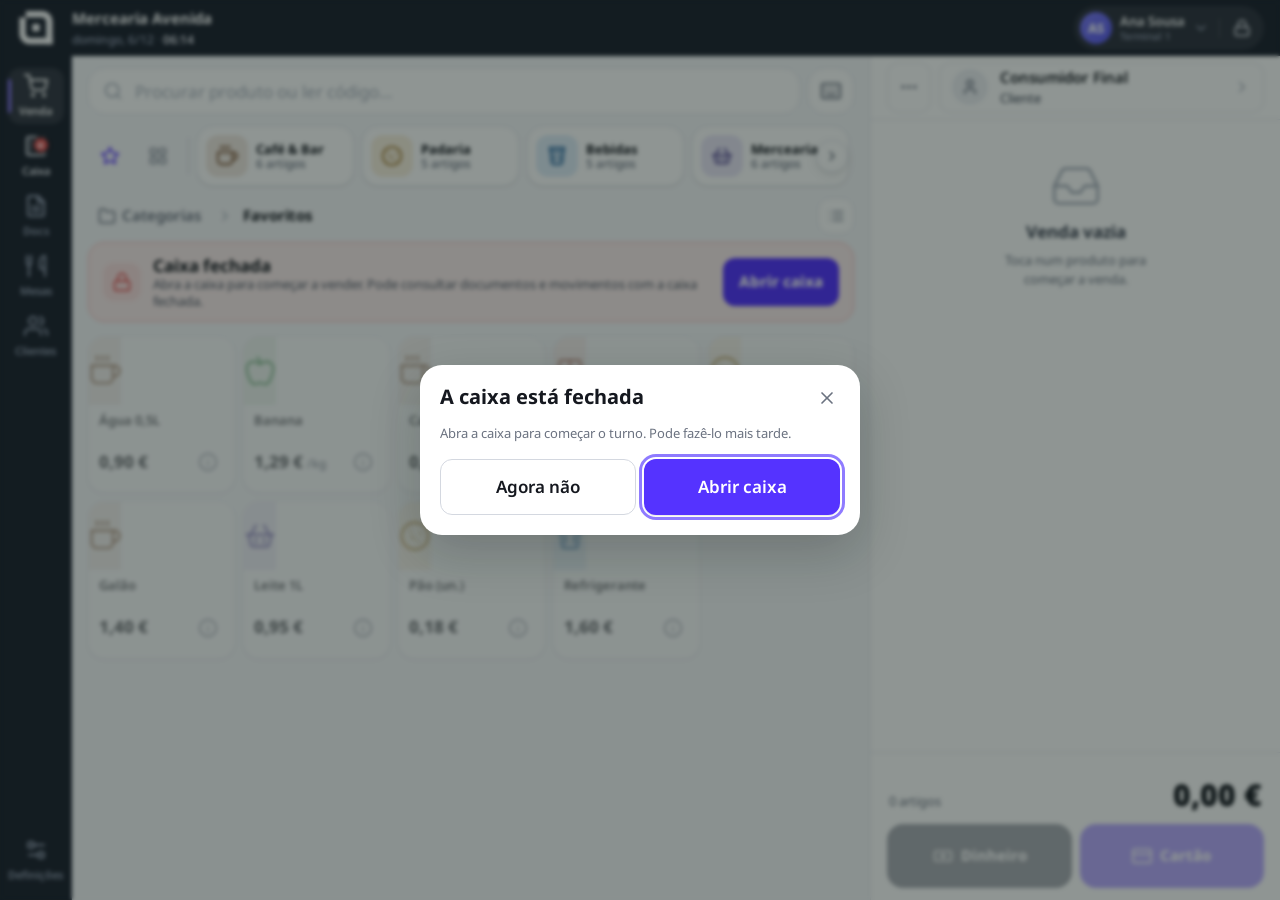
==== commit ab71a3a3: "Multiple improvements" ====
--- a/payment.html
+++ b/payment.html
@@ -10,64 +10,109 @@
   <link rel="stylesheet" href="assets/css/payment.css" />
 </head>
 <body>
-  <header class="pay-top">
-    <a class="pay-top__back" href="sale.html" id="back"></a>
+  <!-- Topo grafite: Voltar | Título | Cliente | Chips de doc | Opções -->
+  <header class="pay-top" role="banner">
+    <a class="pay-top__back" href="sale.html" id="back" aria-label="Voltar à venda"></a>
     <span class="pay-top__title" id="title">Pagamento</span>
-    <span class="pay-top__doc" id="docChip"></span>
+
+    <button class="pay-top__cust" id="btnCust" type="button" aria-label="Selecionar cliente">
+      <span class="pay-top__cust-ic" data-icon="user" aria-hidden="true"></span>
+      <span class="pay-top__cust-name" id="custName">Consumidor Final</span>
+      <span class="pay-top__cust-chev" data-icon="chevron-down" aria-hidden="true"></span>
+    </button>
+
+    <div class="pay-top__doctype" id="docChips" role="group" aria-label="Tipo de documento">
+      <button class="top-chip" type="button" data-dt="receipt" aria-pressed="false">VD</button>
+      <button class="top-chip" type="button" data-dt="simplified" aria-pressed="false">FS</button>
+      <button class="top-chip" type="button" data-dt="invoiceReceipt" aria-pressed="false">FR</button>
+      <button class="top-chip" type="button" data-dt="invoice" aria-pressed="false">FT</button>
+      <button class="top-chip" type="button" data-dt="deliveryNote" aria-pressed="false">GT</button>
+    </div>
+
+    <button class="pay-top__opts" id="btnDocOpts" type="button">
+      <span data-icon="settings" aria-hidden="true"></span>
+      <span data-s="pay.docOptions">Opções</span>
+    </button>
   </header>
 
   <main class="pay-screen" id="screen">
     <h1 class="sr-only" id="h1">Pagamento</h1>
 
-    <section class="pay-left">
-      <!-- Total dominante + estados condicionais -->
-      <div class="pay-total" id="totalBlock">
-        <div class="pay-total__lbl" id="lblDue"></div>
-        <div class="pay-total__val num" id="grandTotal">—</div>
-        <div class="pay-banners" id="banners"></div>
+    <!-- Coluna esquerda: resumo da venda -->
+    <section class="pay-left" aria-labelledby="lblCartSummary">
+      <h2 class="pay-left__title" id="lblCartSummary">Resumo da venda</h2>
+      <div class="cart-lines" id="cartLines" aria-label="Artigos"></div>
+      <div class="cart-totals" id="cartTotals"></div>
+    </section>
+
+    <!-- Coluna direita: fluxo de pagamento -->
+    <aside class="pay-right" aria-label="Pagamento">
+
+      <!-- Barra de modo: título + toggle dividido -->
+      <div class="pay-mode-bar">
+        <span class="pay-mode-bar__title" id="lblPaySection">Pagamentos</span>
+        <button class="pay-mode-toggle" id="btnMultiMode" type="button" aria-pressed="false">
+          <span data-icon="split" aria-hidden="true"></span>
+          <span id="lblSplit">Dividir</span>
+        </button>
       </div>
 
-      <!-- Métodos -->
-      <div class="methods" id="methods" role="group">
-        <button class="method" type="button" data-m="cash" aria-pressed="false"><span class="method__ic" data-icon="banknote"></span><span class="method__lbl" data-s="pay.method.cash"></span></button>
-        <button class="method" type="button" data-m="card" aria-pressed="false"><span class="method__ic" data-icon="card"></span><span class="method__lbl" data-s="pay.method.card"></span></button>
-        <button class="method" type="button" data-m="mbway" aria-pressed="false"><span class="method__ic" data-icon="smartphone"></span><span class="method__lbl" data-s="pay.method.mbway"></span></button>
+      <!-- ── MODO SIMPLES ─────────────────────────────── -->
+      <div id="singleMode">
+
+        <!-- Lista de pagamentos adicionados (sempre visível) -->
+        <div class="paylist2" aria-label="Pagamentos adicionados">
+          <div id="payListRows"></div>
+          <div id="payBanner" aria-live="polite"></div>
+        </div>
+
+        <!-- Métodos de pagamento -->
+        <div class="methods" id="methods" role="group" aria-label="Método de pagamento">
+          <button class="method" type="button" data-m="cash" aria-pressed="false">
+            <span class="method__ic" data-icon="banknote" aria-hidden="true"></span>
+            <span class="method__lbl" data-s="pay.method.cash">Dinheiro</span>
+          </button>
+          <button class="method" type="button" data-m="card" aria-pressed="false">
+            <span class="method__ic" data-icon="card" aria-hidden="true"></span>
+            <span class="method__lbl" data-s="pay.method.card">Cartão</span>
+          </button>
+          <button class="method" type="button" data-m="mbway" aria-pressed="false">
+            <span class="method__ic" data-icon="smartphone" aria-hidden="true"></span>
+            <span class="method__lbl" data-s="pay.method.mbway">MB WAY</span>
+          </button>
+        </div>
+
+        <!-- Painel dinheiro -->
+        <div class="panel" id="cashPanel" hidden>
+          <button class="cash__received" id="received" type="button">
+            <span class="k" id="lblReceived">Valor recebido</span>
+            <span class="v num" id="receivedVal">—</span>
+          </button>
+          <div class="quick" id="quick"></div>
+        </div>
+
+        <!-- Painel cartão / MB WAY -->
+        <div class="panel panel--term" id="termPanel" hidden>
+          <div class="terminal" id="terminal" aria-live="assertive"></div>
+        </div>
+
+      </div><!-- /#singleMode -->
+
+      <!-- ── MODO DIVIDIDO ────────────────────────────── -->
+      <div id="multiMode" hidden>
+        <div class="multi-methods" id="multiMethodList" aria-label="Métodos de pagamento"></div>
+        <div id="multiBanner" aria-live="polite"></div>
       </div>
 
-      <!-- Painel dinheiro -->
-      <div class="panel" id="cashPanel" hidden>
-        <button class="cash__received" id="received" type="button">
-          <span class="k" id="lblReceived"></span>
-          <span class="v num" id="receivedVal">—</span>
-        </button>
-        <div class="quick" id="quick"></div>
-      </div>
-
-      <!-- Painel cartão / MB WAY (máquina de estados) -->
-      <div class="panel panel--term" id="termPanel" hidden>
-        <div class="terminal" id="terminal" aria-live="assertive"></div>
-      </div>
-
-      <!-- Lista de pagamentos (progressive disclosure: só após 1º parcial) -->
-      <div class="paylist" id="payList" hidden>
-        <h2 class="paylist__title" id="payListTitle"></h2>
-        <div id="payListRows"></div>
-      </div>
-    </section>
-
-    <aside class="pay-right">
-      <div class="receipt">
-        <h2 id="rTitle"></h2>
-        <div id="rRows"></div>
-      </div>
+      <!-- CTA (partilhado pelos dois modos) -->
       <div class="pay-cta">
-        <button class="addpay" id="addPay" type="button" hidden></button>
         <button class="pay" id="finish" type="button">
           <span class="pay__lbl" id="finishLbl"></span>
           <span class="pay__amount num" id="finishAmt"></span>
           <span class="pay__reason" id="finishReason"></span>
         </button>
       </div>
+
     </aside>
   </main>
 
@@ -83,8 +128,7 @@
     var $ = function (s) { return document.querySelector(s); };
     var ic = POS.icon, cart = POS.cart;
 
-    // Sobreviver a refresh: se o carrinho está vazio mas há uma venda recém-concluída,
-    // re-renderiza o ecrã de sucesso/troco dessa venda em vez de saltar para a venda.
+    /* ---------- Sobreviver a refresh: carrinho vazio mas venda recente ---------- */
     var LAST_SALE_TTL = 2 * 60 * 1000; // 2 min
     if (!cart.totals().itemCount) {
       var last = POS.lastSale();
@@ -93,114 +137,400 @@
         $("#title").textContent = POS.s("pay.title");
         $("#h1").textContent = POS.s("pay.title");
         POS.mountDevNav("sale");
-        if (POS.showSummary()) { showSummaryScreen({ sale: last }); return; }
         if (last.changeCents > 0) { showChangeStep(last.changeCents, { restored: true }); return; }
-        // sem resumo e sem troco: nada a re-mostrar
         POS.clearLastSale();
       }
       window.location.href = "sale.html"; return;
     }
 
-    /* ---------------- Estado de UI (não-persistente) ---------------- */
-    var method = POS.lastMethod();              // método selecionado (default = último usado)
-    var amountCents = 0;                          // valor em curso para o método selecionado
-    var amountTouched = false;                    // operador já definiu valor manual/quick?
-    var termState = "idle";                       // idle | waiting | declined | cancelled
-    var splitMode = false;                        // dividido visível? (só após 1º parcial)
-    var committing = false;                        // guarda anti-duplo-toque: venda em curso de gravação
+    /* ---------- Estado de UI (não-persistente) ---------- */
+    var method = POS.lastMethod();       // método selecionado (default = último usado)
+    var amountCents = 0;                 // valor em curso para o método selecionado
+    var amountTouched = false;           // operador já definiu valor manual/quick?
+    var termState = "idle";              // idle | waiting | declined | cancelled
+    var splitMode = false;               // há algum pagamento parcial já registado?
+    var committing = false;              // guarda anti-duplo-toque
+
+    // Modo dividido
+    var multiMode = false;
+    var MULTI_METHODS = [
+      { id: "cash",  icon: "banknote",   labelKey: "pay.method.cash" },
+      { id: "card",  icon: "card",       labelKey: "pay.method.card" },
+      { id: "mbway", icon: "smartphone", labelKey: "pay.method.mbway" },
+    ];
+    var multiAmounts = { cash: 0, card: 0, mbway: 0 };
+
+    // Estado do formulário / opções do documento
+    var docType = cart.state.docType || "receipt";
+    var issueDate = new Date().toISOString().slice(0, 10);
+    var notes = "";
+    var loadAddr = "", loadZip = "", loadCity = "";
+    var unloadAddr = "", unloadZip = "", unloadCity = "";
+    var transportDt = "";
 
     function totals() { return cart.totals(); }
     function due() { return cart.dueCents(); }
 
-    /* ---------------- i18n estático ---------------- */
+    /* ---------- paintIcons: resolve [data-icon] ---------- */
+    function paintIcons() {
+      document.querySelectorAll("[data-icon]").forEach(function (el) {
+        var name = el.getAttribute("data-icon");
+        var size = el.dataset.size ? parseInt(el.dataset.size, 10) : 22;
+        el.innerHTML = ic(name, { size: size, stroke: 1.7 });
+        el.removeAttribute("data-icon");
+      });
+    }
+
+    /* ---------- i18n estático ---------- */
     function applyStatic() {
-      document.querySelectorAll("[data-s]").forEach(function (el) { el.textContent = POS.s(el.getAttribute("data-s")); });
+      document.querySelectorAll("[data-s]").forEach(function (el) {
+        el.textContent = POS.s(el.getAttribute("data-s"));
+      });
       $("#title").textContent = POS.s("pay.title");
       $("#h1").textContent = POS.s("pay.title");
       $("#lblReceived").textContent = POS.s("pay.received");
-      $("#rTitle").textContent = POS.s("pay.summary");
-      $("#payListTitle").textContent = POS.s("pay.payments");
+      $("#lblCartSummary").textContent = POS.s("pay.cartSummary");
       $("#back").innerHTML = ic("chevron-left", { size: 20 }) + "<span>" + POS.s("act.back") + "</span>";
-      $("#docChip").textContent = POS.s("doc." + (cart.state.docType === "invoiceReceipt" ? "invoiceReceipt" : cart.state.docType));
-    }
-    function paintIcons() {
-      document.querySelectorAll("[data-icon]").forEach(function (el) { el.innerHTML = ic(el.getAttribute("data-icon"), { size: 30, stroke: 1.7 }); });
-    }
-
-    /* ---------------- Total + banners (em falta / troco) ---------------- */
-    function renderTotalBlock() {
-      var t = totals(), d = due(), change = cart.changeCents();
-      $("#grandTotal").textContent = POS.money(t.totalCents);
-      $("#lblDue").textContent = POS.s("cart.totalDue");
-      var b = "";
-      if (splitMode && cart.paidCents() > 0 && d > 0) {
-        b += '<div class="banner banner--due"><span>' + POS.s("pay.due") + '</span><span class="num">' + POS.money(d) + "</span></div>";
-      }
-      if (change > 0) {
-        b += '<div class="banner banner--change"><span>' + POS.s("pay.change") + '</span><span class="num">' + POS.money(change) + "</span></div>";
-      }
-      $("#banners").innerHTML = b;
-    }
-
-    /* ---------------- Resumo (talão) ---------------- */
-    function rrow(l, v) { return '<div class="rrow"><span>' + l + '</span><span class="v num">' + v + "</span></div>"; }
-    function renderSummary() {
+    }
+
+    /* ---------- Tipo de documento ---------- */
+    function docTypeLabel(dt) {
+      var MAP = {
+        receipt: POS.s("doc.receipt"),
+        simplified: POS.s("doc.simplified"),
+        invoiceReceipt: POS.s("doc.invoiceReceipt"),
+        invoice: POS.s("doc.invoice"),
+        deliveryNote: POS.s("doc.deliveryNote"),
+      };
+      return MAP[dt] || dt;
+    }
+
+    function setDocType(dt) {
+      docType = dt;
+      cart.state.docType = dt;
+      try { sessionStorage.setItem("pos_cart", JSON.stringify(cart.state)); } catch (e) {}
+      document.querySelectorAll(".top-chip").forEach(function (c) {
+        c.setAttribute("aria-pressed", String(c.dataset.dt === dt));
+      });
+      refreshCTA();
+    }
+
+    /* ---------- Cliente ---------- */
+    function renderCustomer() {
+      var c = cart.customer();
+      var nameEl = $("#custName");
+      if (!nameEl) return;
+      var name = POS.t(c.name);
+      var nif = c.nif ? " · NIF " + c.nif : "";
+      nameEl.textContent = name + nif;
+    }
+
+    function openCustomerPicker() {
+      var wrap = document.createElement("div");
+      wrap.className = "sheet";
+      var q = "";
+
+      function filtered() {
+        return POS.customers.filter(function (c) {
+          if (!q) return true;
+          var n = POS.t(c.name).toLowerCase();
+          var nif = (c.nif || "").toLowerCase();
+          return n.indexOf(q) >= 0 || nif.indexOf(q) >= 0;
+        });
+      }
+
+      function renderList() {
+        var list = filtered();
+        var rows = list.map(function (c) {
+          var isActive = c.id === cart.state.customerId;
+          return '<button class="cust-row' + (isActive ? " is-active" : "") + '" type="button" data-id="' + c.id + '">' +
+            '<span class="cust-avatar">' + ic("user", { size: 18 }) + '</span>' +
+            '<span style="flex:1;text-align:left">' +
+              '<span style="display:block;font-weight:700;font-size:var(--fs-sm)">' + POS.t(c.name) + '</span>' +
+              (c.nif ? '<span style="display:block;font-size:var(--fs-xs);color:var(--ink-500)">NIF ' + c.nif + '</span>' : '') +
+            '</span>' +
+            (isActive ? '<span>' + ic("check", { size: 18 }) + '</span>' : '') +
+          '</button>';
+        }).join("") || '<p style="padding:var(--sp-4);color:var(--ink-400);text-align:center">' + POS.s("cust.empty") + '</p>';
+
+        wrap.innerHTML =
+          '<div style="padding:var(--sp-4) var(--sp-5) var(--sp-3)">' +
+            '<input class="ff__in" style="width:100%" type="search" placeholder="' + POS.s("cust.search") + '" value="' + q + '" id="custQ" />' +
+          '</div>' +
+          '<div style="overflow-y:auto;flex:1;padding:0 var(--sp-4) var(--sp-5)">' + rows + '</div>';
+
+        wrap.querySelector("#custQ").addEventListener("input", function () {
+          q = this.value.toLowerCase();
+          renderList();
+          var qi = wrap.querySelector("#custQ");
+          if (qi) { qi.focus(); qi.value = q; }
+        });
+        wrap.querySelectorAll(".cust-row").forEach(function (btn) {
+          btn.addEventListener("click", function () {
+            var id = btn.dataset.id;
+            cart.setCustomer(id);
+            renderCustomer();
+            renderCart();
+            close();
+          });
+        });
+      }
+
+      renderList();
+      var close = POS.openDrawer(wrap, { label: POS.s("cust.search"), dimmed: false });
+      setTimeout(function () { var qi = wrap.querySelector("#custQ"); if (qi) qi.focus(); }, 50);
+    }
+
+    /* ---------- Validação do formulário ---------- */
+    function validateForm() {
+      if (docType === "deliveryNote") {
+        if (!loadAddr || !loadZip || !loadCity || !unloadAddr || !unloadCity) {
+          return POS.s("pay.transport.needData");
+        }
+      }
+      return null;
+    }
+
+    /* ---------- Opções do documento (drawer) ---------- */
+    function buildLocFieldset(legend, addrId, zipId, cityId, addrVal, zipVal, cityVal) {
+      return '<fieldset class="transport__loc">' +
+        '<legend class="transport__legend">' + legend + '</legend>' +
+        '<input class="transport__inp" type="text" id="' + addrId + '" placeholder="' + POS.s("pay.transport.addr") + '" value="' + (addrVal || "") + '" autocomplete="off" />' +
+        '<div class="transport__row2">' +
+          '<input class="transport__inp transport__inp--zip" type="text" id="' + zipId + '" placeholder="' + POS.s("pay.transport.zip") + '" value="' + (zipVal || "") + '" autocomplete="off" />' +
+          '<input class="transport__inp" type="text" id="' + cityId + '" placeholder="' + POS.s("pay.transport.city") + '" value="' + (cityVal || "") + '" autocomplete="off" />' +
+        '</div>' +
+      '</fieldset>';
+    }
+
+    function openDocOptions() {
+      var isGT = docType === "deliveryNote";
+      var wrap = document.createElement("div");
+      wrap.className = "doc-opts";
+      wrap.innerHTML =
+        '<div class="doc-opts__sect">' +
+          '<label class="doc-opts__label" for="doDt">' + POS.s("pay.issueDate") + '</label>' +
+          '<input class="pay-date" type="date" id="doDt" value="' + issueDate + '" />' +
+        '</div>' +
+        '<div class="doc-opts__sect">' +
+          '<label class="doc-opts__label" for="doNotes">' + POS.s("pay.notes") + '</label>' +
+          '<textarea class="pay-notes" id="doNotes" rows="3" placeholder="' + POS.s("pay.notesPlaceholder") + '">' + notes + '</textarea>' +
+        '</div>' +
+        '<details class="transport" id="doTransport"' + (isGT ? " open" : "") + '>' +
+          '<summary class="transport__sum">' +
+            '<span class="transport__sum-txt">' + POS.s("pay.transport") + '</span>' +
+            (isGT ? '<span class="transport__badge">' + POS.s("pay.transport.required") + '</span>' : '') +
+            '<span class="transport__chev" aria-hidden="true"></span>' +
+          '</summary>' +
+          '<div class="transport__body">' +
+            buildLocFieldset(POS.s("pay.transport.load"), "tLoadAddr", "tLoadZip", "tLoadCity", loadAddr, loadZip, loadCity) +
+            buildLocFieldset(POS.s("pay.transport.unload"), "tUnloadAddr", "tUnloadZip", "tUnloadCity", unloadAddr, unloadZip, unloadCity) +
+            '<div class="transport__dt">' +
+              '<label class="transport__legend" for="tDt">' + POS.s("pay.transport.dtStart") + '</label>' +
+              '<input class="transport__inp" type="datetime-local" id="tDt" value="' + transportDt + '" />' +
+            '</div>' +
+          '</div>' +
+        '</details>';
+
+      function saveOpts() {
+        var doDt = wrap.querySelector("#doDt");
+        var doNotes = wrap.querySelector("#doNotes");
+        if (doDt) issueDate = doDt.value;
+        if (doNotes) notes = doNotes.value;
+        loadAddr = (wrap.querySelector("#tLoadAddr") || {}).value || "";
+        loadZip = (wrap.querySelector("#tLoadZip") || {}).value || "";
+        loadCity = (wrap.querySelector("#tLoadCity") || {}).value || "";
+        unloadAddr = (wrap.querySelector("#tUnloadAddr") || {}).value || "";
+        unloadZip = (wrap.querySelector("#tUnloadZip") || {}).value || "";
+        unloadCity = (wrap.querySelector("#tUnloadCity") || {}).value || "";
+        transportDt = (wrap.querySelector("#tDt") || {}).value || "";
+        refreshCTA();
+      }
+
+      wrap.addEventListener("input", saveOpts);
+      POS.openDrawer(wrap, { label: POS.s("pay.docOptions"), dimmed: false });
+    }
+
+    /* ---------- Resumo da venda (coluna esquerda) ---------- */
+    function renderCart() {
+      var lines = cart.lines;
       var t = totals();
-      var rows = rrow(POS.s("tot.subtotal"), POS.money(t.subtotalCents));
-      t.taxBreakdown.forEach(function (g) { rows += rrow(POS.s("tot.tax") + " " + g.rate + "%", POS.money(g.tax)); });
-      if (t.discountCents > 0) rows += rrow(POS.s("tot.discount"), "−" + POS.money(t.discountCents));
-      var c = cart.customer();
-      rows += rrow(POS.s("cart.customer"), c.nif ? "NIF " + c.nif : POS.t(c.name));
-      rows += '<div class="rrow tot"><span>' + POS.s("tot.total") + '</span><span class="v num">' + POS.money(t.totalCents) + "</span></div>";
-      $("#rRows").innerHTML = rows;
-    }
-
-    /* ---------------- Quick-cash ---------------- */
+
+      if (lines.length === 0) {
+        $("#cartLines").innerHTML =
+          '<div class="cart-empty">' + ic("shopping-cart", { size: 28, stroke: 1.5 }) +
+          '<span>' + POS.s("cart.empty.title") + '</span></div>';
+        $("#cartTotals").innerHTML = "";
+        return;
+      }
+
+      var linesHtml = lines.map(function (l) {
+        var p = POS.getProduct(l.productId);
+        var name = l.nameOverride || (p ? POS.t(p.name) : l.productId);
+        var qty = l.weighable ? (l.qty + " kg") : (l.qty + "×");
+        var unitPrice = POS.money(l.unitPriceCents);
+        var lineTotal = POS.money(cart.lineTotal(l));
+        var discAmt = cart.lineDiscount(l);
+
+        var html = '<div class="cart-line">' +
+          '<div class="cart-line__main">' +
+            '<span class="cart-line__qty">' + qty + '</span>' +
+            '<span class="cart-line__name">' + name + '</span>' +
+            '<span class="cart-line__unit num">' + unitPrice + '</span>' +
+            '<span class="cart-line__total num">' + lineTotal + '</span>' +
+          '</div>';
+
+        if (discAmt > 0) {
+          html += '<div class="cart-line__disc">Desconto −' + POS.money(discAmt) + '</div>';
+        }
+
+        return html + '</div>';
+      }).join("");
+
+      // Descontos discriminados
+      var discHtml = "";
+      var lineDiscTotal = cart.lines.reduce(function (s, l) { return s + cart.lineDiscount(l); }, 0);
+      if (lineDiscTotal > 0) {
+        discHtml += '<div class="cart-sumrow cart-sumrow--disc"><span>' + POS.s("disc.perArticle") + '</span><span class="num">−' + POS.money(lineDiscTotal) + '</span></div>';
+      }
+      var gd = cart.state.discount;
+      if (gd) {
+        var gdLabel = POS.s("tot.discount") + (gd.type === "pct" ? " (" + gd.value + "%)" : "");
+        var globalDiscAmt = t.discountCents - lineDiscTotal - (t.vouchersCents || 0);
+        if (globalDiscAmt > 0) discHtml += '<div class="cart-sumrow cart-sumrow--disc"><span>' + gdLabel + '</span><span class="num">−' + POS.money(globalDiscAmt) + '</span></div>';
+      }
+      (cart.state.vouchers || []).forEach(function (v) {
+        if (v.valueCents > 0) discHtml += '<div class="cart-sumrow cart-sumrow--disc"><span>' + v.code + '</span><span class="num">−' + POS.money(v.valueCents) + '</span></div>';
+      });
+
+      // IVA total único
+      var taxHtml = t.taxCents > 0 ? '<div class="cart-sumrow"><span>' + POS.s("tot.tax") + '</span><span class="num">' + POS.money(t.taxCents) + '</span></div>' : "";
+
+      var totHtml =
+        '<div class="cart-sumrow cart-sumrow--sub"><span>' + POS.s("tot.subtotal") + '</span><span class="num">' + POS.money(t.subtotalCents) + '</span></div>' +
+        taxHtml +
+        discHtml +
+        '<div class="cart-sumrow cart-sumrow--total"><span>' + POS.s("tot.total") + '</span><span class="num">' + POS.money(t.totalCents) + '</span></div>';
+
+      $("#cartLines").innerHTML = linesHtml;
+      $("#cartTotals").innerHTML = totHtml;
+    }
+
+    /* ---------- Lista de pagamentos (sempre visível) ---------- */
     function methodIcon(m) { return m === "cash" ? "banknote" : m === "card" ? "card" : "smartphone"; }
+
+    function renderPayList() {
+      var pays = cart.payments();
+      var d = due();
+      var change = cart.changeCents();
+
+      // Linhas de pagamento
+      var rows = "";
+      if (pays.length === 0) {
+        rows = '<div class="paylist__empty">' +
+          ic("credit-card", { size: 28, stroke: 1.5 }) +
+          '<span>' + POS.s("pay.noPayments") + '</span>' +
+        '</div>';
+      } else {
+        pays.forEach(function (p, i) {
+          rows += '<div class="payrow">' +
+            '<span class="payrow__ic">' + ic(methodIcon(p.method), { size: 20, stroke: 1.7 }) + '</span>' +
+            '<span class="payrow__m">' + POS.s("pay.method." + p.method) + '</span>' +
+            '<span class="payrow__v num">' + POS.money(p.amountCents) + '</span>' +
+            '<button class="payrow__rm" type="button" data-i="' + i + '" aria-label="' + POS.s("pay.removePayment") + '">' + ic("x", { size: 18 }) + '</button>' +
+          '</div>';
+        });
+      }
+
+      // Banner em falta / troco
+      var banner = "";
+      if (pays.length > 0 && d > 0) {
+        banner = '<div class="paylist__due"><span>' + POS.s("pay.due") + '</span><span class="num">' + POS.money(d) + '</span></div>';
+      } else if (change > 0) {
+        banner = '<div class="paylist__change"><span>' + POS.s("pay.changeDue") + '</span><span class="num">' + POS.money(change) + '</span></div>';
+      }
+
+      $("#payListRows").innerHTML = rows;
+      $("#payBanner").innerHTML = banner;
+
+      // Eventos dos botões de remover
+      document.querySelectorAll(".payrow__rm").forEach(function (btn) {
+        btn.addEventListener("click", function () {
+          var i = parseInt(btn.dataset.i, 10);
+          var rem = cart.removePayment(i);
+          if (rem) {
+            POS.toast(POS.s("pay.paymentRemoved"), {
+              duration: 1800,
+              action: {
+                label: POS.s("cart.undo"),
+                onClick: function () {
+                  cart.addPayment({ method: rem.payment.method, amountCents: rem.payment.amountCents });
+                  rerender();
+                }
+              }
+            });
+          }
+          if (cart.payments().length === 0) splitMode = false;
+          resetCurrent();
+          rerender();
+        });
+      });
+    }
+
+    /* ---------- Quick-cash ---------- */
     function renderQuick() {
       var host = $("#quick"); host.innerHTML = "";
-      var target = splitMode ? due() : totals().totalCents;
+      var target = due();
+      if (target <= 0) target = totals().totalCents;
       if (target <= 0) return;
-      var notes = [500, 1000, 2000, 5000, 10000];
+      var noteVals = [500, 1000, 2000, 5000, 10000];
       var vals = [target];
-      // próxima nota redonda acima do alvo + notas standard superiores
       var ceil5 = Math.ceil(target / 500) * 500; if (ceil5 > target) vals.push(ceil5);
-      notes.forEach(function (n) { if (n > target) vals.push(n); });
-      // 1 combinação realista nota+moeda (alvo arredondado para cima ao euro)
+      noteVals.forEach(function (n) { if (n > target) vals.push(n); });
       var ceilEuro = Math.ceil(target / 100) * 100; if (ceilEuro > target && vals.indexOf(ceilEuro) < 0) vals.push(ceilEuro);
       vals = vals.filter(function (v, i, a) { return a.indexOf(v) === i; }).sort(function (a, b) { return a - b; }).slice(0, 6);
       vals.forEach(function (v) {
         var b = document.createElement("button"); b.type = "button";
-        if (v === target) { b.className = "exact"; b.innerHTML = '<span>' + POS.s("pay.exact") + '</span><span class="num">' + POS.money(v) + "</span>"; }
-        else b.innerHTML = '<span class="num">' + POS.money(v) + "</span>";
-        b.addEventListener("click", function () { amountCents = v; amountTouched = true; renderCash(); renderTotalBlockLive(); refreshCTA(); });
+        if (v === target) {
+          b.className = "exact";
+          b.innerHTML = '<span>' + POS.s("pay.exact") + '</span><span class="num">' + POS.money(v) + "</span>";
+        } else {
+          b.innerHTML = '<span class="num">' + POS.money(v) + "</span>";
+        }
+        b.addEventListener("click", function () {
+          amountCents = v; amountTouched = true;
+          renderCash(); renderPayBannerLive(); refreshCTA();
+        });
         host.appendChild(b);
       });
     }
+
     function renderCash() {
       $("#receivedVal").textContent = amountTouched ? POS.money(amountCents) : "—";
       $("#received").classList.toggle("is-set", amountTouched);
     }
-    // troco/banner em tempo real durante a entrada (antes de confirmar)
-    function renderTotalBlockLive() {
-      var t = totals();
+
+    // Banner em tempo real (antes de confirmar o pagamento)
+    function renderPayBannerLive() {
+      var pays = cart.payments();
       var d = due();
-      var liveChange = Math.max(0, (cart.paidCents() + (amountTouched ? amountCents : 0)) - t.totalCents);
-      var b = "";
+      var liveChange = Math.max(0, (cart.paidCents() + (amountTouched ? amountCents : 0)) - totals().totalCents);
       var liveDue = Math.max(0, d - (amountTouched ? amountCents : 0));
-      if (splitMode && cart.paidCents() + (amountTouched ? amountCents : 0) < t.totalCents && (cart.paidCents() > 0 || amountTouched)) {
-        b += '<div class="banner banner--due"><span>' + POS.s("pay.due") + '</span><span class="num">' + POS.money(liveDue) + "</span></div>";
-      }
+      var banner = "";
       if (method === "cash" && liveChange > 0) {
-        b += '<div class="banner banner--change"><span>' + POS.s("pay.change") + '</span><span class="num">' + POS.money(liveChange) + "</span></div>";
-      }
-      $("#banners").innerHTML = b;
-    }
-
-    /* ---------------- Painel cartão / MB WAY ---------------- */
+        banner = '<div class="paylist__change"><span>' + POS.s("pay.changeDue") + '</span><span class="num">' + POS.money(liveChange) + '</span></div>';
+      } else if (pays.length > 0 && d > 0 && (cart.paidCents() + (amountTouched ? amountCents : 0)) < totals().totalCents) {
+        banner = '<div class="paylist__due"><span>' + POS.s("pay.due") + '</span><span class="num">' + POS.money(liveDue) + '</span></div>';
+      }
+      $("#payBanner").innerHTML = banner;
+    }
+
+    /* ---------- Painel cartão / MB WAY ---------- */
     function renderTerminal() {
       var host = $("#terminal");
-      var chargeAmt = splitMode ? (amountTouched ? amountCents : due()) : totals().totalCents;
+      var chargeAmt = amountTouched ? amountCents : due();
+      if (chargeAmt <= 0) chargeAmt = totals().totalCents;
+
       if (termState === "idle") {
         host.className = "terminal terminal--idle";
         host.innerHTML =
@@ -236,6 +566,7 @@
         host.querySelector("#retry").focus();
       }
     }
+
     function startTerminal() {
       termState = "waiting";
       renderTerminal();
@@ -261,161 +592,159 @@
       POS.toast(POS.s("pay.card.cancelled"), { duration: 1600 });
     }
 
-    /* ---------------- Lista de pagamentos (split) ---------------- */
-    function renderPayList() {
-      var pays = cart.payments();
-      var show = splitMode && pays.length > 0;
-      $("#payList").hidden = !show;
-      if (!show) return;
-      var rows = "";
-      pays.forEach(function (p, i) {
-        rows += '<div class="payrow">' +
-          '<span class="payrow__ic">' + ic(methodIcon(p.method), { size: 20, stroke: 1.7 }) + "</span>" +
-          '<span class="payrow__m">' + POS.s("pay.method." + p.method) + "</span>" +
-          '<span class="payrow__v num">' + POS.money(p.amountCents) + "</span>" +
-          '<button class="payrow__rm" type="button" data-i="' + i + '" aria-label="' + POS.s("pay.removePayment") + '">' + ic("x", { size: 18 }) + "</button>" +
-        "</div>";
-      });
-      $("#payListRows").innerHTML = rows;
-      $("#payListRows").querySelectorAll(".payrow__rm").forEach(function (btn) {
-        btn.addEventListener("click", function () {
-          var i = parseInt(btn.dataset.i, 10);
-          var rem = cart.removePayment(i);
-          if (rem) POS.toast(POS.s("pay.paymentRemoved"), { duration: 1800, action: { label: POS.s("cart.undo"), onClick: function () { cart.addPayment({ method: rem.payment.method, amountCents: rem.payment.amountCents }); rerender(); } } });
-          // se já não há pagamentos, sai do modo dividido
-          if (cart.payments().length === 0) splitMode = false;
-          resetCurrent();
-          rerender();
-        });
-      });
-    }
-
-    /* ---------------- Método ---------------- */
+    /* ---------- Método ---------- */
     function resetCurrent() {
-      // Trocar de método / após confirmar parcial: limpa o valor em curso (sem fantasmas)
       amountCents = 0; amountTouched = false; termState = "idle";
     }
     function setMethod(m) {
       method = m;
       resetCurrent();
-      document.querySelectorAll(".method").forEach(function (x) { x.setAttribute("aria-pressed", String(x.dataset.m === m)); });
+      document.querySelectorAll(".method").forEach(function (x) {
+        x.setAttribute("aria-pressed", String(x.dataset.m === m));
+      });
       $("#cashPanel").hidden = (m !== "cash");
       $("#termPanel").hidden = (m === "cash");
       if (m === "cash") { renderQuick(); renderCash(); }
       else renderTerminal();
-      renderTotalBlock();
       refreshCTA();
     }
 
-    /* ---------------- Após confirmar um pagamento ---------------- */
+    /* ---------- Após confirmar um pagamento ---------- */
     function afterPaymentConfirmed() {
-      // O total ainda em falta?
       if (cart.dueCents() > 0) {
-        // pagamento parcial -> entra em modo dividido e pré-preenche próximo com o em falta
         splitMode = true;
         resetCurrent();
         rerender();
         return;
       }
-      // pago na totalidade -> concluir
       completeSale();
     }
 
-    /* ---------------- Adicionar pagamento (cash) ---------------- */
+    /* ---------- Confirmar pagamento em dinheiro ---------- */
     function confirmCash() {
       if (committing) return;
-      if (!amountTouched || amountCents <= 0) { refreshCTA(); return; } // validação falhou: repõe CTA
+      if (!amountTouched || amountCents <= 0) { refreshCTA(); return; }
       committing = true;
       cart.addPayment({ method: "cash", amountCents: amountCents });
       POS.setLastMethod("cash");
-      committing = false; // o pagamento foi registado; o commit final tem o seu próprio guard
+      committing = false;
       afterPaymentConfirmed();
     }
 
-    /* ---------------- CTA principal ---------------- */
+    /* ---------- CTA principal ---------- */
     function ctaState() {
-      // devolve { label, amount, reason, action } — reason != null => desativado
+      // Modo multi-pagamento
+      if (multiMode) {
+        var total = totals().totalCents;
+        var sumEntered = MULTI_METHODS.reduce(function (s, m) { return s + (multiAmounts[m.id] || 0); }, 0);
+        var formErr2 = validateForm();
+        if (sumEntered <= 0) return { label: POS.s("pay.emit"), amount: POS.money(total), reason: POS.s("pay.needAmount"), action: null };
+        if (sumEntered < total) return { label: POS.s("pay.emit"), amount: POS.money(total), reason: POS.s("pay.due") + " " + POS.money(total - sumEntered), action: null };
+        if (formErr2) return { label: POS.s("pay.emit"), amount: POS.money(total), reason: formErr2, action: null };
+        return { label: POS.s("pay.emit"), amount: POS.money(total), reason: null, action: emitMultiMode };
+      }
+
       var d = due();
       var paid = cart.paidCents();
-      var inSplit = splitMode && paid > 0;
+
+      var formErr = validateForm();
+
       if (termState === "waiting") return { label: POS.s("pay.charge"), amount: "", reason: POS.s("pay.card.waiting"), action: null, busy: true };
       if (termState === "declined") return { label: POS.s("pay.charge"), amount: "", reason: POS.s("pay.card.declined"), action: null };
 
       if (method === "cash") {
         var pay = amountTouched ? amountCents : 0;
-        if (pay <= 0) return { label: inSplit ? POS.s("pay.addPayment") : POS.s("pay.complete"), amount: "", reason: POS.s("pay.needAmount"), action: null };
-        // pagamento cobre tudo o que falta?
-        if (pay >= d) return { label: POS.s("pay.complete"), amount: POS.money(d), reason: null, action: confirmCash };
-        // pagamento parcial
+        if (pay <= 0) return { label: POS.s("pay.addPayment"), amount: "", reason: POS.s("pay.needAmount"), action: null };
+        if (pay >= d) {
+          // Cobre tudo (incluindo com troco)
+          if (formErr) return { label: POS.s("pay.emit"), amount: POS.money(d), reason: formErr, action: null };
+          return { label: POS.s("pay.emit"), amount: POS.money(d), reason: null, action: confirmCash };
+        }
         return { label: POS.s("pay.addPayment"), amount: POS.money(pay), reason: null, action: confirmCash };
       }
-      // cartão / mbway (idle)
-      var amt = inSplit ? (amountTouched ? amountCents : d) : totals().totalCents;
+
+      // Cartão / MB WAY (idle)
+      var amt = amountTouched ? amountCents : d;
+      if (amt <= 0) amt = totals().totalCents;
       if (amt <= 0) return { label: POS.s("pay.charge"), amount: "", reason: POS.s("pay.needAmount"), action: null };
-      if (inSplit && amt < d) return { label: POS.s("pay.addPayment"), amount: POS.money(amt), reason: null, action: startTerminal };
-      return { label: POS.s("pay.charge"), amount: POS.money(amt), reason: null, action: startTerminal };
-    }
+      if (amt < d) return { label: POS.s("pay.addPayment"), amount: POS.money(amt), reason: null, action: startTerminal };
+      if (formErr) return { label: POS.s("pay.emit"), amount: POS.money(amt), reason: formErr, action: null };
+      return { label: POS.s("pay.emit"), amount: POS.money(amt), reason: null, action: startTerminal };
+    }
+
     function refreshCTA() {
       var s = ctaState();
       var btn = $("#finish");
+      var isEmit = s.label === POS.s("pay.emit");
       $("#finishLbl").textContent = s.label;
       $("#finishAmt").textContent = s.amount || "";
       $("#finishReason").textContent = s.reason || "";
       btn.classList.toggle("has-reason", !!s.reason);
       btn.classList.toggle("is-busy", !!s.busy);
+      btn.classList.toggle("is-emit", isEmit && !s.reason);
       btn.disabled = !s.action;
       btn.onclick = s.action ? function () {
-        // anti-duplo-toque: desativa já; o re-render seguinte (refreshCTA) repõe o estado correto.
         btn.disabled = true;
         s.action();
       } : null;
-      // addPay extra (atalho explícito) só faz sentido no caminho simples não-split com valor que cobre tudo:
-      $("#addPay").hidden = true;
-    }
-
-    /* ---------------- Concluir venda (commit SEMPRE) ---------------- */
+    }
+
+    /* ---------- Cleanup ---------- */
+    function cleanup() { try { sessionStorage.removeItem("pos_payment"); } catch (e) {} }
+
+    function autoPrintReceipt() {
+      if (POS.autoPrint()) POS.toast(POS.s("doc.printed"), { duration: 1400 });
+    }
+
+    /* ---------- Concluir venda ---------- */
     function completeSale() {
       if (committing) return;
       committing = true;
-      if (POS.showSummary()) return showSummaryScreen();
-      // resumo desligado
+      var formErr = validateForm();
+      if (formErr) {
+        committing = false;
+        POS.toast(formErr, { variant: "error", duration: 2200 });
+        refreshCTA();
+        return;
+      }
       var change = cart.changeCents();
       if (change > 0) return showChangeStep(change);
-      cart.commitSale({ receiptDest: "none" });
+      var sale = cart.commitSale({ receiptDest: "none" });
       autoPrintReceipt();
       cleanup();
-      POS.toast(POS.s("pay.done"), { variant: "success", duration: 1600 });
-      setTimeout(function () { window.location.href = "sale.html"; }, 700);
-    }
-
-    function cleanup() { try { sessionStorage.removeItem("pos_payment"); } catch (e) {} }
-    // imprime o talão automaticamente no fim da venda, conforme a definição do terminal (simulado: toast)
-    function autoPrintReceipt() { if (POS.autoPrint()) POS.toast(POS.s("doc.printed"), { duration: 1400 }); }
-
-    /* ---------------- Passo mínimo de troco (resumo desligado) ----------------
-       opts.restored => a venda já está gravada (refresh): não voltar a gravar. */
+      openPostSaleModal(sale);
+    }
+
+    /* ---------- Passo de troco (modal) ---------- */
     function showChangeStep(change, opts) {
       opts = opts || {};
       var card = document.createElement("div"); card.className = "changecard";
       card.innerHTML =
         '<div class="changecard__lbl">' + POS.s("pay.changeDue") + "</div>" +
         '<div class="changecard__val num">' + POS.money(change) + "</div>" +
-        '<button class="btn btn--pay btn--block changecard__ok" type="button" id="chgOk">' + POS.s("pay.complete") + "</button>";
-
-      // Overlay persistente: sem X, sem fecho por backdrop/Esc. Trap de foco + inert no fundo.
+        '<button class="btn btn--pay btn--block changecard__ok" type="button" id="chgOk">' + POS.s("pay.emit") + "</button>";
+
       var close = POS.openModal(card, { noClose: true, label: POS.s("pay.success") });
-
       var okBtn = card.querySelector("#chgOk");
       var done = false;
+
       var go = function () {
-        if (done) return; done = true; okBtn.disabled = true; // anti-duplo-toque
-        if (!opts.restored) { cart.commitSale({ receiptDest: "none" }); autoPrintReceipt(); }
-        cleanup(); POS.clearLastSale();
+        if (done) return; done = true; okBtn.disabled = true;
+        var sale;
+        if (!opts.restored) {
+          sale = cart.commitSale({ receiptDest: "none" });
+          autoPrintReceipt();
+        } else {
+          sale = POS.lastSale();
+          POS.clearLastSale();
+        }
+        cleanup();
         close();
-        window.location.href = "sale.html";
+        if (sale) openPostSaleModal(sale);
+        else window.location.href = "sale.html";
       };
+
       okBtn.addEventListener("click", go);
-      // Enter liga ao CTA primário (mas não rouba o Enter a outros controlos focados)
       card.addEventListener("keydown", function (e) {
         if (e.key !== "Enter") return;
         var a = document.activeElement;
@@ -425,186 +754,255 @@
       okBtn.focus();
     }
 
-    /* ---------------- Vista normalizada da venda (live ou restaurada) ----------------
-       Reúne os dados do ecrã de sucesso a partir do carrinho (live) ou de uma venda
-       já gravada (refresh). Assim o mesmo render serve os dois casos. */
-    function saleView(sale) {
-      if (sale) {
-        var custName = "";
-        var cust = POS.customers.find(function (x) { return x.id === sale.customerId; });
-        if (cust) custName = POS.t(cust.name);
-        return {
-          restored: true,
-          docType: sale.docType,
-          seriesId: sale.seriesId,
-          nif: sale.nif,
-          custId: sale.customerId,
-          custName: custName,
-          change: sale.changeCents || 0,
-          payments: sale.payments || [],
-          totals: sale.totals,
-          lines: sale.lines || [],
-          receiptDest: sale.receiptDest || "none",
-        };
-      }
-      var c = cart.customer();
-      return {
-        restored: false,
-        docType: cart.state.docType,
-        seriesId: POS.terminal().seriesId,
-        nif: c.nif || null,
-        custId: c.id,
-        custName: POS.t(c.name),
-        change: cart.changeCents(),
-        payments: cart.payments(),
-        totals: totals(),
-        lines: cart.lines,
-        receiptDest: "none",
-      };
-    }
-
-    /* ---------------- Ecrã de sucesso + destino (resumo ligado) ----------------
-       opts.sale => venda já gravada (refresh): re-render sem voltar a gravar. */
-    function showSummaryScreen(opts) {
-      opts = opts || {};
-      var view = saleView(opts.sale);
-      var t = view.totals;
-      var change = view.change;
-      var pays = view.payments;
-      var seriesNo = view.seriesId + " · " + POS.s("doc." + (view.docType === "invoiceReceipt" ? "invoiceReceipt" : view.docType));
-      var custLine = view.nif ? "NIF " + view.nif + (view.custId !== "final" ? " · " + view.custName : "") : view.custName;
-
-      var DEST = [
-        { id: "none",     icon: "no-paper",  label: "pay.dest.none" },
-        { id: "email",    icon: "mail",      label: "pay.dest.email" },
-        { id: "print",    icon: "printer",   label: "pay.dest.print" },
-        { id: "sale",     icon: "file-text", label: "pay.dest.sale" },
-        { id: "exchange", icon: "ticket",    label: "pay.dest.exchange" },
-      ];
-      var chosenDest = view.receiptDest;
-
-      function sec(id, title, inner, open) {
-        return '<details class="sumsec"' + (open ? " open" : "") + '><summary class="sumsec__sum">' +
-          "<span>" + title + "</span>" + ic("chevron-down", { size: 18 }) + "</summary>" +
-          '<div class="sumsec__body">' + inner + "</div></details>";
-      }
-      function kv(l, v, cls) { return '<div class="kv' + (cls ? " " + cls : "") + '"><span>' + l + '</span><span class="num">' + v + "</span></div>"; }
-
-      var itemsHtml = view.lines.map(function (l) {
-        var p = POS.getProduct(l.productId);
-        var name = l.nameOverride || (p ? POS.t(p.name) : l.productId);
-        var qty = l.weighable ? POS.weight(l.qty) : l.qty + "×";
-        return kv(qty + " " + name, POS.money(cart.lineTotal(l)));
-      }).join("");
-      var taxesHtml = t.taxBreakdown.map(function (g) { return kv(POS.s("tot.tax") + " " + g.rate + "% (" + POS.s("tot.subtotal").toLowerCase() + " " + POS.money(g.base) + ")", POS.money(g.tax)); }).join("");
-      var payHtml = pays.map(function (p) { return kv(POS.s("pay.method." + p.method), POS.money(p.amountCents)); }).join("") +
-        (change > 0 ? kv(POS.s("pay.change"), POS.money(change), "kv--change") : "");
-      var sumHtml = kv(POS.s("pay.grossTotal"), POS.money(t.subtotalCents + t.taxCents)) +
-        t.taxBreakdown.map(function (g) { return kv(POS.s("tot.tax") + " " + g.rate + "%", POS.money(g.tax)); }).join("") +
-        kv(POS.s("pay.totalValue"), POS.money(t.totalCents), "kv--total");
-
-      var screen = document.createElement("div"); screen.className = "summary-screen";
-      screen.innerHTML =
-        '<div class="summary-head">' +
-          '<div class="summary-badge">' + ic("check", { size: 38, stroke: 2.6 }) + "</div>" +
-          "<h2>" + POS.s("pay.success") + "</h2>" +
-          '<div class="summary-meta">' + seriesNo + " · " + custLine + "</div>" +
-        "</div>" +
-        (change > 0 ? '<div class="summary-change"><span class="summary-change__lbl">' + POS.s("pay.changeDue") + '</span><span class="summary-change__val num">' + POS.money(change) + "</span></div>" : "") +
-        '<div class="summary-secs">' +
-          sec("items", POS.s("pay.sec.items"), itemsHtml, false) +
-          sec("taxes", POS.s("pay.sec.taxes"), taxesHtml, false) +
-          sec("payment", POS.s("pay.sec.payment"), payHtml, true) +
-          sec("summary", POS.s("pay.sec.summary"), sumHtml, false) +
-        "</div>" +
-        '<div class="summary-dest"><div class="summary-dest__title">' + POS.s("pay.dest.title") + "</div>" +
-          '<div class="dest-grid" id="destGrid"></div></div>' +
-        '<button class="btn btn--pay btn--block summary-new" type="button" id="newSale">' + POS.s("pay.newSale") + "</button>";
-
-      // commit AGORA (imutável) — antes de montar o overlay. Em restore já está gravada.
-      var sale = view.restored ? opts.sale : cart.commitSale({ receiptDest: chosenDest });
-      cleanup();
-
-      // Overlay persistente: sem X, sem fecho por backdrop/Esc. Trap de foco + inert no fundo.
-      var close = POS.openModal(screen, { noClose: true, className: "modal--summary", label: POS.s("pay.success") });
-
-      var grid = screen.querySelector("#destGrid");
-      function persistDest() {
-        try {
-          var list = POS.sales();
-          var rec = list.find(function (s) { return s.id === sale.id; });
-          if (rec) {
-            rec.receiptDest = chosenDest;
-            sessionStorage.setItem("pos_sales", JSON.stringify(list));
-            // manter pos_last_sale coerente caso haja refresh antes de Nova venda
-            var ls = POS.lastSale(); if (ls && ls.id === sale.id) { ls.receiptDest = chosenDest; sessionStorage.setItem("pos_last_sale", JSON.stringify(ls)); }
-          }
-        } catch (e) {}
-      }
-      DEST.forEach(function (d) {
-        var b = document.createElement("button"); b.type = "button"; b.className = "dest"; b.dataset.d = d.id;
-        b.setAttribute("aria-pressed", String(d.id === chosenDest));
-        b.innerHTML = ic(d.icon, { size: 24, stroke: 1.7 }) + "<span>" + POS.s(d.label) + "</span>";
-        b.addEventListener("click", function () {
-          chosenDest = d.id;
-          grid.querySelectorAll(".dest").forEach(function (x) { x.setAttribute("aria-pressed", String(x === b)); });
-          persistDest();
-          if (d.id === "email") POS.toast(POS.s("pay.dest.sent"), { variant: "success", duration: 1600 });
-          else if (d.id === "print") POS.toast(POS.s("pay.dest.printing"), { duration: 1600 });
+    /* ---------- Modal pós-venda ---------- */
+    function openPostSaleModal(sale) {
+      var cust = POS.customers.find(function (c) { return c.id === sale.customerId; });
+      var custEmail = (cust && cust.email) || "";
+
+      var wrap = document.createElement("div"); wrap.className = "postsale";
+      wrap.innerHTML =
+        '<div class="postsale__head">' +
+          '<div class="postsale__badge">' + ic("check", { size: 32, stroke: 2.8 }) + '</div>' +
+          '<h3>' + POS.s("pay.success") + '</h3>' +
+          '<p class="postsale__ref">' + (sale.seriesId || "2026") + (sale.saleNo ? " · Nº " + sale.saleNo : "") + '</p>' +
+        '</div>' +
+        '<div class="postsale__actions">' +
+          '<button class="postsale__act" data-a="print" type="button" aria-pressed="false">' + ic("printer", { size: 22, stroke: 1.6 }) + '<span>' + POS.s("pay.dest.print") + '</span></button>' +
+          '<button class="postsale__act" data-a="email" type="button" aria-pressed="false">' + ic("mail", { size: 22, stroke: 1.6 }) + '<span>' + POS.s("pay.dest.email") + '</span></button>' +
+          '<button class="postsale__act" data-a="offer" type="button" aria-pressed="false">' + ic("gift", { size: 22, stroke: 1.6 }) + '<span>' + POS.s("pay.dest.offer") + '</span></button>' +
+        '</div>' +
+        '<div class="postsale__panel" id="psPanel"></div>' +
+        '<button class="btn btn--primary btn--block" id="psNewSale" type="button">' + POS.s("pay.newSale") + '</button>';
+
+      var close = POS.openModal(wrap, { label: POS.s("pay.success") });
+      var panel = wrap.querySelector("#psPanel");
+
+      function setActive(btn) {
+        wrap.querySelectorAll(".postsale__act").forEach(function (b) { b.setAttribute("aria-pressed", String(b === btn)); });
+      }
+
+      wrap.querySelector('[data-a="print"]').addEventListener("click", function () {
+        setActive(this); panel.innerHTML = "";
+        POS.printDoc(sale, { format: "a4" });
+        POS.toast(POS.s("doc.printed"), { duration: 1400 });
+        this.setAttribute("aria-pressed", "false");
+      });
+
+      wrap.querySelector('[data-a="email"]').addEventListener("click", function () {
+        setActive(this);
+        panel.innerHTML =
+          '<div class="ps-email">' +
+            '<label class="ps-email__label" for="psEmailIn">' + POS.s("doc.emailPrompt") + '</label>' +
+            '<div class="ps-email__row">' +
+              '<input class="ff__in" id="psEmailIn" type="email" placeholder="email@exemplo.com" value="' + custEmail + '" autocomplete="email">' +
+              '<button class="btn btn--primary" id="psEmailSend" type="button">' + ic("send", { size: 16 }) + ' ' + POS.s("act.confirm") + '</button>' +
+            '</div>' +
+          '</div>';
+        panel.querySelector("#psEmailIn").focus();
+        panel.querySelector("#psEmailSend").addEventListener("click", function () {
+          var addr = panel.querySelector("#psEmailIn").value.trim();
+          if (!addr) { panel.querySelector("#psEmailIn").focus(); return; }
+          POS.toast(POS.s("doc.emailSent"), { variant: "success", duration: 2000 });
         });
-        grid.appendChild(b);
-      });
-
-      var newBtn = screen.querySelector("#newSale");
+      });
+
+      wrap.querySelector('[data-a="offer"]').addEventListener("click", function () {
+        setActive(this);
+        var linesHtml = (sale.lines || []).map(function (l) {
+          var p = POS.products.find(function (x) { return x.id === l.productId; });
+          var name = p ? POS.t(p.name) : l.productId;
+          var qty = l.weighable ? (l.qty + " kg") : ("×" + l.qty);
+          return '<label class="ps-offer__row"><input class="ps-offer__chk" type="checkbox" value="' + l.key + '" checked>' +
+            '<span class="ps-offer__name">' + name + '</span>' +
+            '<span class="ps-offer__qty">' + qty + '</span></label>';
+        }).join("");
+        panel.innerHTML =
+          '<div class="ps-offer">' +
+            '<p class="ps-offer__hint">' + POS.s("doc.gift") + '</p>' +
+            '<div class="ps-offer__list">' + linesHtml + '</div>' +
+            '<button class="btn btn--block" id="psOfferPrint" type="button">' + ic("printer", { size: 16 }) + ' ' + POS.s("doc.gift") + '</button>' +
+          '</div>';
+        panel.querySelector("#psOfferPrint").addEventListener("click", function () {
+          var keys = Array.from(panel.querySelectorAll(".ps-offer__chk:checked")).map(function (c) { return c.value; });
+          var filtered = Object.assign({}, sale, { lines: sale.lines.filter(function (l) { return keys.indexOf(String(l.key)) !== -1; }) });
+          POS.printDoc(filtered, { format: "offer" });
+          POS.toast(POS.s("doc.giftPrinted"), { duration: 1400 });
+        });
+      });
+
       var done = false;
-      var go = function () {
-        if (done) return; done = true; newBtn.disabled = true; // anti-duplo-toque
-        persistDest();
-        POS.clearLastSale();
+      wrap.querySelector("#psNewSale").addEventListener("click", function () {
+        if (done) return; done = true;
+        POS.clearLastSale && POS.clearLastSale();
         close();
         window.location.href = "sale.html";
-      };
-      newBtn.addEventListener("click", go);
-      // Enter liga ao CTA primário (Nova venda), sem roubar o Enter a outros controlos focados
-      screen.addEventListener("keydown", function (e) {
-        if (e.key !== "Enter") return;
-        var a = document.activeElement;
-        if (a && a !== newBtn && (a.tagName === "BUTTON" || a.tagName === "SUMMARY")) return;
-        e.preventDefault(); go();
-      });
-      newBtn.focus();
-    }
-
-    /* ---------------- Render geral ---------------- */
+      });
+    }
+
+    /* ---------- Modo dividido ---------- */
+    function renderMultiMethods() {
+      var total = totals().totalCents;
+      var sumEntered = MULTI_METHODS.reduce(function (s, m) { return s + (multiAmounts[m.id] || 0); }, 0);
+
+      var rows = MULTI_METHODS.map(function (m) {
+        var amt = multiAmounts[m.id] || 0;
+        var hasAmt = amt > 0;
+        return '<div class="mrow' + (hasAmt ? " mrow--set" : "") + '">' +
+          '<span class="mrow__ic">' + ic(m.icon, { size: 22, stroke: 1.6 }) + '</span>' +
+          '<span class="mrow__label">' + POS.s(m.labelKey) + '</span>' +
+          '<button class="mrow__val num" type="button" data-m="' + m.id + '" aria-label="' + POS.s(m.labelKey) + ': ' + (hasAmt ? POS.money(amt) : "—") + '">' +
+            (hasAmt ? POS.money(amt) : '<span class="mrow__placeholder">—</span>') +
+          '</button>' +
+          (hasAmt ? '<button class="mrow__clr" type="button" data-m="' + m.id + '" aria-label="' + POS.s("pay.removePayment") + '">' + ic("x", { size: 16 }) + '</button>' : '<span class="mrow__clr-ph"></span>') +
+        '</div>';
+      }).join("");
+
+      document.getElementById("multiMethodList").innerHTML = rows;
+
+      // Banner em falta / troco
+      var remaining = total - sumEntered;
+      var banner = "";
+      if (sumEntered > 0 && remaining > 0) {
+        banner = '<div class="paylist__due"><span>' + POS.s("pay.due") + '</span><span class="num">' + POS.money(remaining) + '</span></div>';
+      } else if (sumEntered > total) {
+        banner = '<div class="paylist__change"><span>' + POS.s("pay.changeDue") + '</span><span class="num">' + POS.money(sumEntered - total) + '</span></div>';
+      }
+      document.getElementById("multiBanner").innerHTML = banner;
+
+      // Eventos: botão de valor → keypad
+      document.querySelectorAll(".mrow__val").forEach(function (btn) {
+        btn.addEventListener("click", function () {
+          var mid = btn.dataset.m;
+          var cur = multiAmounts[mid] || 0;
+          var remaining2 = Math.max(0, total - sumEntered + cur);
+          POS.keypad({
+            title: POS.s("pay.received"),
+            sub: POS.s("pay.method." + mid),
+            decimal: true, initial: cur / 100, maxInt: 5, maxDec: 2, suffix: "€",
+            onConfirm: function (v) {
+              multiAmounts[mid] = Math.round(v * 100);
+              renderMultiMethods();
+              refreshCTA();
+            }
+          });
+        });
+      });
+
+      // Eventos: botão × → limpar
+      document.querySelectorAll(".mrow__clr").forEach(function (btn) {
+        if (!btn.dataset.m) return;
+        btn.addEventListener("click", function () {
+          multiAmounts[btn.dataset.m] = 0;
+          renderMultiMethods();
+          refreshCTA();
+        });
+      });
+    }
+
+    function toggleMultiMode() {
+      multiMode = !multiMode;
+      var btn = document.getElementById("btnMultiMode");
+      btn.setAttribute("aria-pressed", String(multiMode));
+      document.getElementById("singleMode").hidden = multiMode;
+      document.getElementById("multiMode").hidden = !multiMode;
+      if (multiMode) {
+        cart.clearPayments();
+        multiAmounts = { cash: 0, card: 0, mbway: 0 };
+        renderMultiMethods();
+      } else {
+        multiAmounts = { cash: 0, card: 0, mbway: 0 };
+        resetCurrent();
+        setMethod(method);
+        renderPayList();
+      }
+      refreshCTA();
+    }
+
+    function emitMultiMode() {
+      if (committing) return;
+      committing = true;
+      var formErr = validateForm();
+      if (formErr) { committing = false; POS.toast(formErr, { variant: "error", duration: 2200 }); refreshCTA(); return; }
+      MULTI_METHODS.forEach(function (m) {
+        var amt = multiAmounts[m.id] || 0;
+        if (amt > 0) {
+          cart.addPayment({ method: m.id, amountCents: amt });
+          POS.setLastMethod(m.id);
+        }
+      });
+      var change = cart.changeCents();
+      if (change > 0) return showChangeStep(change);
+      var sale = cart.commitSale({ receiptDest: "none" });
+      autoPrintReceipt();
+      cleanup();
+      openPostSaleModal(sale);
+    }
+
+    /* ---------- Render geral ---------- */
     function rerender() {
-      renderTotalBlock();
-      renderSummary();
-      renderPayList();
-      if (method === "cash") { $("#cashPanel").hidden = false; $("#termPanel").hidden = true; renderQuick(); renderCash(); }
-      else { $("#cashPanel").hidden = true; $("#termPanel").hidden = false; renderTerminal(); }
-      document.querySelectorAll(".method").forEach(function (x) { x.setAttribute("aria-pressed", String(x.dataset.m === method)); });
+      renderCart();
+      if (multiMode) {
+        renderMultiMethods();
+      } else {
+        renderPayList();
+        if (method === "cash") {
+          $("#cashPanel").hidden = false; $("#termPanel").hidden = true;
+          renderQuick(); renderCash();
+        } else {
+          $("#cashPanel").hidden = true; $("#termPanel").hidden = false;
+          renderTerminal();
+        }
+        document.querySelectorAll(".method").forEach(function (x) {
+          x.setAttribute("aria-pressed", String(x.dataset.m === method));
+        });
+      }
       refreshCTA();
     }
-    function renderAll() { applyStatic(); paintIcons(); rerender(); }
-
-    /* ---------------- Eventos ---------------- */
+
+    function renderAll() { applyStatic(); paintIcons(); renderCustomer(); rerender(); }
+
+    /* ---------- Eventos ---------- */
+    // Métodos de pagamento
     document.querySelectorAll(".method").forEach(function (m) {
       m.addEventListener("click", function () { setMethod(m.dataset.m); });
     });
+
+    // Valor recebido (abrir keypad)
     $("#received").addEventListener("click", function () {
-      var target = splitMode ? due() : totals().totalCents;
+      var target = due();
+      if (target <= 0) target = totals().totalCents;
       POS.keypad({
         title: POS.s("pay.received"),
         sub: POS.s("cart.totalDue") + ": " + POS.money(target),
         decimal: true, initial: 0, maxInt: 5, maxDec: 2, suffix: "€",
-        onConfirm: function (v) { amountCents = Math.round(v * 100); amountTouched = true; renderCash(); renderTotalBlockLive(); refreshCTA(); }
+        onConfirm: function (v) {
+          amountCents = Math.round(v * 100); amountTouched = true;
+          renderCash(); renderPayBannerLive(); refreshCTA();
+        }
       });
     });
 
+    // Chips de tipo de documento
+    document.querySelectorAll(".top-chip").forEach(function (c) {
+      c.addEventListener("click", function () { setDocType(c.dataset.dt); });
+    });
+
+    // Seletor de cliente
+    var btnCust = $("#btnCust");
+    if (btnCust) btnCust.addEventListener("click", openCustomerPicker);
+
+    // Botão de opções do documento
+    var btnDocOpts = $("#btnDocOpts");
+    if (btnDocOpts) btnDocOpts.addEventListener("click", openDocOptions);
+
+    // Modo dividido
+    document.getElementById("btnMultiMode").addEventListener("click", toggleMultiMode);
+
+    /* ---------- Inicialização ---------- */
     POS.onLangChange(renderAll);
-
     POS.mountDevNav("sale");
-    // selecionar método inicial (default = último usado)
+
+    setDocType(docType);
     setMethod(method);
     renderAll();
   })();
--- a/assets/css/base.css
+++ b/assets/css/base.css
@@ -1,25 +1,23 @@
 /* =========================================================================
    Moloni POS — base.css
    Design tokens + reset + componentes partilhados. Carregado por todas as páginas.
-   Dinheiro: cêntimos inteiros, formatado em JS. Tipografia: Red Hat Display.
+   Dinheiro: cêntimos inteiros, formatado em JS. Tipografia: Noto Sans.
    ========================================================================= */
 
-/* ---------- Fontes (Red Hat Display, local woff2) ---------- */
-@font-face { font-family:"Red Hat Display"; src:url("../fonts/RedHatDisplay-Light.woff2") format("woff2");      font-weight:300; font-style:normal; font-display:swap; }
-@font-face { font-family:"Red Hat Display"; src:url("../fonts/RedHatDisplay-Regular.woff2") format("woff2");    font-weight:400; font-style:normal; font-display:swap; }
-@font-face { font-family:"Red Hat Display"; src:url("../fonts/RedHatDisplay-Medium.woff2") format("woff2");     font-weight:500; font-style:normal; font-display:swap; }
-@font-face { font-family:"Red Hat Display"; src:url("../fonts/RedHatDisplay-SemiBold.woff2") format("woff2");   font-weight:600; font-style:normal; font-display:swap; }
-@font-face { font-family:"Red Hat Display"; src:url("../fonts/RedHatDisplay-Bold.woff2") format("woff2");       font-weight:700; font-style:normal; font-display:swap; }
-@font-face { font-family:"Red Hat Display"; src:url("../fonts/RedHatDisplay-ExtraBold.woff2") format("woff2");  font-weight:800; font-style:normal; font-display:swap; }
-@font-face { font-family:"Red Hat Display"; src:url("../fonts/RedHatDisplay-Black.woff2") format("woff2");      font-weight:900; font-style:normal; font-display:swap; }
-@font-face { font-family:"Red Hat Display"; src:url("../fonts/RedHatDisplay-Italic.woff2") format("woff2");     font-weight:400; font-style:italic; font-display:swap; }
-@font-face { font-family:"Red Hat Display"; src:url("../fonts/RedHatDisplay-BoldItalic.woff2") format("woff2"); font-weight:700; font-style:italic; font-display:swap; }
+/* ---------- Fontes (Noto Sans, local woff2) ---------- */
+@font-face { font-family:"Noto Sans"; src:url("../fonts/NotoSans-400.woff2") format("woff2"); font-weight:400; font-style:normal; font-display:swap; }
+@font-face { font-family:"Noto Sans"; src:url("../fonts/NotoSans-500.woff2") format("woff2"); font-weight:500; font-style:normal; font-display:swap; }
+@font-face { font-family:"Noto Sans"; src:url("../fonts/NotoSans-600.woff2") format("woff2"); font-weight:600; font-style:normal; font-display:swap; }
+@font-face { font-family:"Noto Sans"; src:url("../fonts/NotoSans-700.woff2") format("woff2"); font-weight:700; font-style:normal; font-display:swap; }
+@font-face { font-family:"Noto Sans"; src:url("../fonts/NotoSans-800.woff2") format("woff2"); font-weight:800; font-style:normal; font-display:swap; }
+@font-face { font-family:"Noto Sans"; src:url("../fonts/NotoSans-900.woff2") format("woff2"); font-weight:900; font-style:normal; font-display:swap; }
 
 /* ---------- Tokens ---------- */
 :root {
-  /* Acento de marca — Índigo-violeta */
-  --brand-900:#312e81; --brand-700:#4a45d6; --brand-600:#5b5bf0; --brand-500:#6b6bf2;
-  --brand-400:#9a9af6; --brand-100:#e0e3fd; --brand-50:#eef0fe;
+  /* Acento de marca — Índigo-violeta (#5533FF). Rampa derivada para AA (WCAG 2.1 / EN 301 549):
+     600=preenchimento (branco 6.36:1) · 700=texto sobre claro/tinta (8.51:1) · 400=anel de foco (3.26:1). */
+  --brand-900:#241466; --brand-700:#4326d4; --brand-600:#5533ff; --brand-500:#6a4dff;
+  --brand-400:#8f7bff; --brand-100:#dcd6ff; --brand-50:#f1eeff;
 
   /* Shell escuro (topbar / rail / dev-nav) — Grafite */
   --shell-900:#1e2330; --shell-800:#252b3a; --shell-700:#2e3547;
@@ -43,7 +41,7 @@
   --pay-700:#0e6438; --pay-600:#127a43; --pay-500:#1aa052; --pay-50:#e8f3ec;   /* confirmar/pagar (verde sóbrio) */
   --danger-600:#dc3b3b; --danger-500:#e24b4b; --danger-50:#fdecec;
   --warn-600:#c2810a; --warn-500:#e0980f; --warn-50:#fdf3e0;
-  --info-600:#4a45d6; --info-50:#eef0fe;
+  --info-600:#4326d4; --info-50:#f1eeff;
 
   /* Tintas intermédias derivadas (re-resolvem por tema a partir da escala 900/700/500/300) */
   --ink-800:color-mix(in srgb, var(--ink-900) 65%, var(--ink-700));
@@ -51,7 +49,7 @@
   --ink-400:color-mix(in srgb, var(--ink-500) 55%, var(--ink-300));
 
   /* Tipografia */
-  --font:"Red Hat Display", system-ui, -apple-system, Segoe UI, Roboto, sans-serif;
+  --font:"Noto Sans", system-ui, -apple-system, "Segoe UI", Roboto, sans-serif;
   --fs-xs:12px; --fs-sm:13px; --fs-base:15px; --fs-md:17px; --fs-lg:20px;
   --fs-xl:24px; --fs-2xl:30px; --fs-3xl:40px; --fs-4xl:52px;
 
@@ -87,11 +85,13 @@
   --line:#2c3444; --line-strong:#3a4356;
   --shell-900:#0e121b; --shell-800:#151a25; --shell-700:#1d2330; --shell-line:#2a3140;
   --shell-ink:#eef1f7; --shell-muted:#8b94a6;
-  --brand-900:#c9c7fb; --brand-700:#8d8bf7; --brand-600:#7d7bf5; --brand-500:#6f6cf0;
-  --brand-400:#5f5ce8; --brand-100:#2a2f55; --brand-50:#21263f;
+  /* Marca no dark (#5533FF afinado): 600=preenchimento (branco 5.10:1, sobre superfície 3.23:1),
+     700+ mais claros para texto/ícone sobre fundo escuro (>=6:1). */
+  --brand-900:#d6d0ff; --brand-700:#b3a6ff; --brand-600:#6a4dff; --brand-500:#8f7bff;
+  --brand-400:#7e69ff; --brand-100:#2c2a55; --brand-50:#22203d;
   --pay-700:#1aa052; --pay-600:#23b863; --pay-500:#2fce74; --pay-50:#15281f;
   --danger-600:#f15a5a; --danger-500:#f47171; --danger-50:#2e1a1c;
-  --warn-600:#e0980f; --warn-50:#2a2210; --info-600:#7d7bf5; --info-50:#21263f;
+  --warn-600:#e0980f; --warn-50:#2a2210; --info-600:#b3a6ff; --info-50:#22203d;
   --tint-base:#11151d; --tint-ink:#eef1f7;
   --sh-sm:0 1px 2px rgba(0,0,0,.4); --sh-md:0 4px 14px rgba(0,0,0,.45);
   --sh-lg:0 14px 36px rgba(0,0,0,.55); --sh-pop:0 20px 56px rgba(0,0,0,.6);
@@ -133,13 +133,15 @@
 /* Idioma ativo na dev-nav com acento da marca */
 :root[data-theme="vivo"] .dev-nav__lang button[aria-pressed="true"] { color:var(--brand-700); }
 :root[data-theme="clean"] {
-  --brand-900:#2f3545; --brand-700:#3f4658; --brand-600:#4d556a; --brand-500:#5c647b;
-  --brand-400:#9aa1b2; --brand-100:#e7e9ee; --brand-50:#f2f3f6;
+  /* Clean — índigo #5533FF dessaturado/calmo (mantém o carácter sóbrio do tema).
+     600=preenchimento (branco 6.20:1) · 700=texto (8.54:1) · 400=foco (3.68:1). */
+  --brand-900:#2c2466; --brand-700:#473ba8; --brand-600:#5a4ad6; --brand-500:#7a6ee0;
+  --brand-400:#8478dd; --brand-100:#e0ddf2; --brand-50:#f1eff9;
   --pay-700:#2c6e4a; --pay-600:#3a8159; --pay-500:#4a9569; --pay-50:#eef3f0;
   --surface:#ffffff; --surface-2:#f3f4f6; --surface-3:#e9eaee;
   --line:#e2e4e9; --line-strong:#cfd2da;
   --ink-900:#23272f; --ink-700:#4a5160; --ink-500:#767d8c;
-  --info-600:#4d556a; --info-50:#f2f3f6;
+  --info-600:#473ba8; --info-50:#f1eff9;
   --sh-sm:0 1px 2px rgba(20,24,31,.05); --sh-md:0 2px 8px rgba(20,24,31,.06);
 }
 
--- a/assets/css/sale.css
+++ b/assets/css/sale.css
@@ -10,68 +10,67 @@
   flex:1; min-height:0;
   display:grid;
   grid-template-rows: auto 1fr;
-  grid-template-columns: 96px 1fr clamp(396px, 32vw, 480px);
+  grid-template-columns: 72px 1fr clamp(372px, 32vw, 480px);
   grid-template-areas: "top top top" "rail cat cart";
   background:var(--surface-2);
 }
 /* Layout B — talão à esquerda */
 :root[data-layout="b"] .app {
-  grid-template-columns: 96px clamp(396px, 32vw, 480px) 1fr;
+  grid-template-columns: 72px clamp(372px, 32vw, 480px) 1fr;
   grid-template-areas: "top top top" "rail cart cat";
 }
 /* Layout C — coluna central de operações */
 :root[data-layout="c"] .app {
-  grid-template-columns: 96px 1fr var(--ops-w, 272px) clamp(360px, 26vw, 420px);
+  grid-template-columns: 72px 1fr var(--ops-w, 272px) clamp(360px, 26vw, 420px);
   grid-template-areas: "top top top top" "rail cat ops cart";
 }
 :root[data-layout="c"] .ops { display:flex; }
-:root[data-layout="c"] .actbar { display:none; }
 
 /* ---------- Topbar ---------- */
 .topbar {
   grid-area:top;
   display:flex; align-items:center; gap:var(--sp-4);
-  height:62px; padding:0 var(--sp-4);
+  height:56px; padding:0 var(--sp-4);
   background:var(--shell-900); color:var(--shell-ink);
 }
 .topbar__logo {
-  width:34px; height:34px; flex:none;
+  width:40px; height:34px; flex:none;
   display:grid; place-items:center; color:#fff;
 }
-.topbar__logo svg { width:100%; height:100%; display:block; }
-.topbar__store { font-size:var(--fs-md); font-weight:700; color:#fff; }
-.topbar__meta { display:flex; align-items:center; gap:var(--sp-2); }
-.topbar__chip {
-  display:flex; align-items:center; gap:6px;
-  padding:5px 11px; border-radius:var(--r-pill);
-  background:rgba(255,255,255,.06); color:var(--shell-ink); font-weight:500; font-size:var(--fs-sm);
-}
-.topbar__chip b { color:#fff; font-weight:700; }
-.topbar__chip #topClock { color:#fff; font-weight:600; }
-.topbar__dot { color:var(--shell-muted); opacity:.6; }
-.topbar__tabs { display:flex; gap:2px; margin-left:var(--sp-2); }
-.topbar__tab {
-  position:relative; padding:6px 14px; border-radius:var(--r-sm);
-  color:var(--shell-muted); font-weight:700; font-size:var(--fs-base);
-}
-.topbar__tab[aria-current="page"] { color:#fff; }
-.topbar__tab[aria-current="page"]::after {
-  content:""; position:absolute; left:14px; right:14px; bottom:-2px; height:3px;
-  border-radius:3px; background:var(--brand-500);
-}
+.topbar__logo svg { width:34px; height:34px; display:block; }
+.topbar__brand { display:flex; flex-direction:column; gap:1px; min-width:0; }
+.topbar__store { font-size:var(--fs-base); font-weight:700; color:#fff; white-space:nowrap; overflow:hidden; text-overflow:ellipsis; }
+.topbar__terminal { font-size:var(--fs-xs); color:var(--shell-muted); font-weight:500; white-space:nowrap; }
+.topbar__terminal #topClock { font-variant-numeric:tabular-nums; color:var(--shell-ink); font-weight:600; }
+.topbar__dot { opacity:.5; }
 .topbar__spacer { flex:1; }
-.topbar__clock { font-variant-numeric:tabular-nums; color:var(--shell-muted); font-size:var(--fs-sm); }
 .topbar__btn {
   width:44px; height:44px; border-radius:var(--r-md); display:grid; place-items:center;
   color:var(--shell-ink); transition:background var(--t-fast) var(--ease);
 }
 .topbar__btn:hover { background:rgba(255,255,255,.1); }
+.topbar__op-group {
+  display:flex; align-items:center;
+  background:rgba(255,255,255,.08); border-radius:var(--r-pill);
+  overflow:hidden;
+}
+.topbar__op-sep {
+  width:1px; height:20px; flex:none;
+  background:rgba(255,255,255,.15);
+}
+.topbar__btn--lock {
+  width:44px; height:44px; border-radius:0; flex:none;
+  color:var(--shell-ink);
+}
+.topbar__btn--lock:hover { background:rgba(255,255,255,.1); }
 .topbar__user {
-  display:flex; align-items:center; gap:var(--sp-2); padding:4px 10px 4px 4px;
-  border-radius:var(--r-pill); background:rgba(255,255,255,.08); color:#fff; font-weight:600; font-size:var(--fs-sm);
+  display:flex; align-items:center; gap:var(--sp-2); padding:4px 10px 4px 6px;
+  color:#fff; font-weight:600; font-size:var(--fs-sm); height:44px;
   transition:background var(--t-fast) var(--ease);
 }
-.topbar__user:hover { background:rgba(255,255,255,.14); }
+.topbar__user-info { display:flex; flex-direction:column; align-items:flex-start; gap:0; line-height:1.2; }
+.topbar__user-terminal { font-size:10px; font-weight:500; color:var(--shell-muted); }
+.topbar__user:hover { background:rgba(255,255,255,.1); }
 .topbar__chev { color:var(--shell-muted); display:inline-grid; transition:transform var(--t-fast) var(--ease); }
 .topbar__user[aria-expanded="true"] .topbar__chev { transform:rotate(180deg); }
 
@@ -98,31 +97,34 @@
 /* ---------- Rail (grafite) ---------- */
 .rail {
   grid-area:rail;
-  display:flex; flex-direction:column; align-items:center; gap:6px;
+  display:flex; flex-direction:column; align-items:center; gap:4px;
   padding:var(--sp-3) var(--sp-2);
-  background:var(--shell-800); border-right:1px solid var(--shell-line);
+  background:var(--shell-900); border-right:1px solid var(--shell-line);
 }
 .rail__item {
-  width:80px; min-height:66px; border-radius:var(--r-md);
-  display:flex; flex-direction:column; align-items:center; justify-content:center; gap:6px;
+  position:relative; width:56px; min-height:56px; border-radius:var(--r-md);
+  display:flex; flex-direction:column; align-items:center; justify-content:center; gap:5px;
   color:var(--shell-muted); font-size:11px; font-weight:600;
   transition:background var(--t-fast) var(--ease), color var(--t-fast) var(--ease);
 }
 .rail__item:hover { background:rgba(255,255,255,.07); color:var(--shell-ink); }
-.rail__item[aria-current="page"] { background:var(--brand-600); color:#fff; box-shadow:var(--sh-sm); }
-.rail__item { position:relative; }
+.rail__item[aria-current="page"] { background:rgba(255,255,255,.1); color:#fff; }
+.rail__item[aria-current="page"]::before {
+  content:''; position:absolute; left:0; top:20%; bottom:20%; width:3px;
+  background:var(--brand-400); border-radius:0 3px 3px 0;
+}
 /* estado da caixa: badge (forma + ícone, não só cor) sobre o item "Caixa" quando fechada */
 .rail__badge {
   position:absolute; top:8px; right:14px; width:18px; height:18px; border-radius:50%;
   display:none; place-items:center; background:var(--danger-500); color:#fff;
-  border:2px solid var(--shell-800); box-shadow:0 0 0 1px rgba(0,0,0,.25);
+  border:2px solid var(--shell-900); box-shadow:0 0 0 1px rgba(0,0,0,.25);
 }
 .rail__item.is-closed .rail__badge { display:grid; }
 .rail__item.is-closed { color:var(--shell-ink); }
 .rail__spacer { flex:1; }
 
 /* ---------- Catálogo ---------- */
-.catalog { grid-area:cat; min-height:0; display:flex; flex-direction:column; padding:var(--sp-4) var(--sp-4) 0; }
+.catalog { grid-area:cat; min-height:0; min-width:0; display:flex; flex-direction:column; padding:var(--sp-3) var(--sp-4) 0; }
 /* caixa fechada: catálogo navegável mas inativo para venda + banner com saída a 1 toque */
 .catalog.is-locked .grid-scroll { opacity:.55; }
 .cat-lock {
@@ -141,11 +143,11 @@
 .cat-lock__cta:hover { background:var(--brand-700); }
 .cat-lock__cta:active { transform:scale(.98); }
 
-.search-row { display:flex; gap:var(--sp-2); margin-bottom:var(--sp-3); }
+.search-row { display:flex; gap:var(--sp-2); margin-bottom:var(--sp-2); }
 .search { position:relative; flex:1; }
 .search__icon { position:absolute; left:15px; top:50%; transform:translateY(-50%); color:var(--ink-300); pointer-events:none; }
 .search input {
-  width:100%; height:52px; padding:0 48px 0 46px;
+  width:100%; height:46px; padding:0 48px 0 46px;
   border:1.5px solid var(--line); border-radius:var(--r-lg);
   background:var(--surface); font-size:var(--fs-md); font-weight:500;
   transition:border-color var(--t-fast) var(--ease), box-shadow var(--t-fast) var(--ease);
@@ -159,57 +161,139 @@
 }
 .search.has-value .search__clear { display:grid; }
 .kbd-toggle {
-  width:52px; height:52px; border-radius:var(--r-lg); border:1.5px solid var(--line);
+  width:46px; height:46px; border-radius:var(--r-lg); border:1.5px solid var(--line);
   background:var(--surface); color:var(--ink-500); display:grid; place-items:center;
   transition:background var(--t-fast) var(--ease), border-color var(--t-fast) var(--ease);
 }
 .kbd-toggle[aria-pressed="true"] { border-color:var(--brand-400); color:var(--brand-600); background:var(--brand-50); }
 
 /* Breadcrumb */
-.crumb { display:flex; align-items:center; gap:6px; margin-bottom:var(--sp-3); min-height:34px; flex-wrap:wrap; }
+.crumb { display:flex; align-items:center; gap:6px; margin-bottom:var(--sp-2); min-height:36px; }
 .crumb__btn { display:flex; align-items:center; gap:6px; padding:6px 10px; border-radius:var(--r-sm); color:var(--ink-500); font-weight:600; font-size:var(--fs-base); }
 .crumb__btn:hover { background:var(--surface-3); color:var(--ink-900); }
 .crumb__sep { color:var(--ink-300); }
 .crumb__here { color:var(--ink-900); font-weight:700; font-size:var(--fs-base); padding:6px 4px; }
 .crumb__count { color:var(--ink-500); font-weight:500; font-size:var(--fs-sm); margin-left:2px; }
+.crumb__spacer { flex:1; }
+.crumb__view-tog {
+  width:36px; height:36px; border-radius:var(--r-md); display:grid; place-items:center;
+  color:var(--ink-400); border:1px solid var(--line); background:var(--surface);
+  transition:background var(--t-fast) var(--ease), color var(--t-fast) var(--ease);
+  flex:none;
+}
+.crumb__view-tog:hover { background:var(--surface-3); color:var(--ink-900); }
+.crumb__view-tog:focus-visible { outline:2px solid var(--brand-400); outline-offset:2px; }
+.crumb__view-tog[aria-pressed="true"] { background:var(--surface-3); color:var(--ink-700); border-color:var(--ink-300); }
 
 /* Grelha (famílias + produtos) */
 .grid-scroll { flex:1; min-height:0; overflow-y:auto; padding:2px var(--sp-1) var(--sp-6); margin:0 calc(-1 * var(--sp-1)); }
-.grid { display:grid; gap:var(--sp-3); grid-template-columns:repeat(auto-fill, minmax(150px, 1fr)); align-content:start; }
+.grid { display:grid; gap:var(--sp-2); grid-template-columns:repeat(5, 1fr); align-content:start; }
 .grid-sec { grid-column:1 / -1; font-size:var(--fs-md); font-weight:700; color:var(--ink-700); margin:var(--sp-3) 0 0; }
 .grid-sec:first-child { margin-top:0; }
 
-/* Faixa de FAMÍLIAS no topo (horizontal, colapsável) — acesso a famílias a 1 toque */
-.famstrip { grid-column:1 / -1; margin:0 0 var(--sp-1); }
-.famstrip__head { display:flex; align-items:center; justify-content:space-between; gap:var(--sp-2); }
-.famstrip__label { display:inline-flex; align-items:center; gap:var(--sp-2); font-size:var(--fs-md); font-weight:700; color:var(--ink-700); }
-.famstrip__label svg { color:var(--ink-500); }
-.famstrip__toggle { width:40px; height:40px; border-radius:var(--r-md); display:grid; place-items:center; color:var(--ink-500); background:none; border:1px solid transparent; transition:background var(--t-fast) var(--ease), color var(--t-fast) var(--ease), transform var(--t-base) var(--ease); }
-.famstrip__toggle:hover { background:var(--surface-3); color:var(--ink-900); }
-.famstrip[data-open="0"] .famstrip__toggle svg { transform:rotate(-90deg); }
+/* Vista em lista */
+.grid--list { display:flex; flex-direction:column; gap:0; }
+.list-row { display:flex; align-items:center; border-bottom:1px solid var(--line); }
+.list-row:last-child { border-bottom:none; }
+.list-row__add {
+  flex:1; display:flex; align-items:center; gap:var(--sp-3);
+  min-height:52px; padding:0 var(--sp-3); text-align:left;
+  transition:background var(--t-fast) var(--ease);
+}
+.list-row__add:hover { background:var(--surface-2); }
+.list-row__add:active { background:var(--surface-3); }
+.list-row__add:focus-visible { outline:2px solid var(--brand-400); outline-offset:-2px; }
+.list-row.is-out .list-row__add { opacity:.45; cursor:not-allowed; }
+.list-row__disc {
+  width:36px; height:36px; border-radius:8px; flex:none; display:grid; place-items:center;
+  background:color-mix(in srgb, var(--tile-color) 12%, var(--tint-base));
+  color:color-mix(in srgb, var(--tile-color) 70%, var(--tint-ink));
+}
+.list-row__name { flex:1; font-size:var(--fs-base); font-weight:600; color:var(--ink-900); white-space:nowrap; overflow:hidden; text-overflow:ellipsis; }
+.list-row__badge {
+  display:inline-flex; align-items:center; justify-content:center;
+  width:20px; height:20px; border-radius:50%; background:var(--brand-600); color:#fff;
+  font-size:var(--fs-xs); font-weight:800; margin-left:var(--sp-2); vertical-align:middle;
+  flex:none;
+}
+.list-row__price { font-size:var(--fs-sm); font-weight:700; color:var(--ink-700); font-variant-numeric:tabular-nums; white-space:nowrap; padding-right:var(--sp-2); }
+.list-row__price small { font-weight:500; color:var(--ink-400); }
+.list-row__info { width:44px; height:52px; display:grid; place-items:center; color:var(--ink-300); flex:none; border-left:1px solid var(--line); }
+.list-row__info:hover { color:var(--ink-600); background:var(--surface-2); }
+.list-row__info:focus-visible { outline:2px solid var(--brand-400); outline-offset:-2px; }
+
+/* Cat-nav: tabs fixos (estrela + grid) + carousel de famílias */
+.cat-nav { display:flex; align-items:center; gap:var(--sp-1); margin-bottom:var(--sp-2); min-width:0; }
+.cat-tab {
+  flex:0 0 auto; width:44px; min-height:60px;
+  border-radius:var(--r-lg); border:none;
+  background:transparent; color:var(--ink-400);
+  display:grid; place-items:center;
+  transition:background var(--t-fast) var(--ease), color var(--t-fast) var(--ease);
+}
+.cat-tab:hover { background:var(--surface-3); color:var(--ink-700); }
+.cat-tab:active { transform:scale(.96); }
+.cat-tab[aria-selected="true"] {
+  color:var(--brand-600);
+}
+.cat-nav__sep {
+  flex:0 0 auto; width:1px; height:36px;
+  background:var(--line-strong); margin:0 var(--sp-1);
+}
+/* Wrap: posiciona as setas como overlay sobre o rail */
+.famstrip__wrap {
+  flex:1; min-width:0; position:relative; overflow:hidden;
+}
 .famstrip__rail {
-  display:flex; gap:var(--sp-2); overflow-x:auto; overscroll-behavior-x:contain;
-  scroll-snap-type:x proximity; -webkit-overflow-scrolling:touch;
-  padding:var(--sp-2) 0 var(--sp-1); margin-top:var(--sp-1);
-}
-.famstrip__rail::-webkit-scrollbar { height:6px; }
-.famstrip__rail::-webkit-scrollbar-thumb { background:var(--line-strong); border-radius:99px; }
-.famstrip[data-open="0"] .famstrip__rail { display:none; }
+  display:flex; gap:var(--sp-2);
+  overflow-x:auto; overscroll-behavior-x:contain;
+  scroll-snap-type:x mandatory; -webkit-overflow-scrolling:touch;
+  scrollbar-width:none; padding:var(--sp-1) 0;
+}
+.famstrip__rail::-webkit-scrollbar { display:none; }
+/* Setas — 44px hit area, visual contido via padding */
+.famstrip__arrow {
+  position:absolute; top:50%; transform:translateY(-50%); z-index:2;
+  width:44px; height:44px; border-radius:50%;
+  background:transparent; border:none;
+  display:grid; place-items:center;
+  transition:opacity var(--t-fast) var(--ease);
+  cursor:pointer; color:var(--ink-600);
+}
+.famstrip__arrow::before {
+  content:""; position:absolute;
+  inset:6px; border-radius:50%;
+  background:var(--surface); border:1px solid var(--line);
+  box-shadow:var(--sh-md);
+  transition:box-shadow var(--t-fast) var(--ease);
+}
+.famstrip__arrow .ic-svg { position:relative; z-index:1; }
+.famstrip__arrow--prev { left:0; }
+.famstrip__arrow--next { right:0; }
+.famstrip__arrow:hover:not(:disabled)::before { box-shadow:var(--sh-lg); }
+.famstrip__arrow:hover:not(:disabled) { color:var(--ink-900); }
+.famstrip__arrow:active:not(:disabled) { transform:translateY(-50%) scale(.92); }
+.famstrip__arrow:disabled { cursor:default; }
 .famchip {
-  flex:0 0 auto; scroll-snap-align:start; display:flex; align-items:center; gap:var(--sp-2);
+  flex:0 0 auto; width:var(--chip-w, auto); scroll-snap-align:start; display:flex; align-items:center; gap:var(--sp-2);
   min-height:60px; padding:var(--sp-2) var(--sp-3) var(--sp-2) var(--sp-2);
   border:1px solid var(--line); border-radius:var(--r-lg); background:var(--surface); box-shadow:var(--sh-sm);
   transition:transform var(--t-fast) var(--ease), box-shadow var(--t-base) var(--ease), border-color var(--t-fast) var(--ease);
 }
 .famchip:hover { transform:translateY(-2px); box-shadow:var(--sh-md); border-color:var(--line-strong); }
 .famchip:active { transform:translateY(0) scale(.97); }
+.famchip[aria-selected="true"] {
+  border-color:var(--fam-color, var(--brand-600));
+  box-shadow:0 0 0 2px color-mix(in srgb, var(--fam-color, var(--brand-600)) 30%, transparent), var(--sh-sm);
+  background:color-mix(in srgb, var(--fam-color, var(--brand-600)) 6%, var(--surface));
+}
 .famchip__disc {
   width:42px; height:42px; border-radius:12px; display:grid; place-items:center; flex:0 0 auto;
   background:color-mix(in srgb, var(--fam-color, var(--brand-600)) 15%, var(--tint-base));
   color:color-mix(in srgb, var(--fam-color, var(--brand-600)) 70%, var(--tint-ink));
 }
 [data-theme="clean"] .famchip__disc { filter:saturate(.3); }
-.famchip__txt { display:flex; flex-direction:column; align-items:flex-start; line-height:1.15; }
+.famchip__txt { display:flex; flex-direction:column; align-items:flex-start; line-height:1.15; min-width:0; flex:1; }
 .famchip__name { font-size:var(--fs-sm); font-weight:700; color:var(--ink-900); white-space:nowrap; }
 .famchip__count { font-size:var(--fs-xs); color:var(--ink-500); font-weight:500; }
 
@@ -238,11 +322,11 @@
   overflow:hidden; box-shadow:var(--sh-sm);
   transition:transform var(--t-fast) var(--ease), box-shadow var(--t-base) var(--ease), border-color var(--t-fast) var(--ease);
 }
-.tile:hover { transform:translateY(-3px); box-shadow:var(--sh-md); border-color:var(--line-strong); }
+.tile:hover { border-color:var(--line-strong); }
 .tile:has(.tile__add:active) { transform:translateY(0) scale(.98); }
-.tile__add { display:flex; flex-direction:column; text-align:left; background:none; padding:0; width:100%; }
+.tile__add { display:flex; flex-direction:column; text-align:left; background:none; padding:0; width:100%; flex:1; }
 .tile__media {
-  position:relative; aspect-ratio:5/3; display:grid; place-items:center;
+  position:relative; height:68px; display:grid; place-items:center;
   background:color-mix(in srgb, var(--tile-color, #888) 12%, var(--tint-base));
   color:color-mix(in srgb, var(--tile-color, #888) 78%, var(--tint-ink));
 }
@@ -252,20 +336,22 @@
   font-size:13px; font-weight:800; display:grid; place-items:center; box-shadow:var(--sh-md);
   animation:pop var(--t-base) var(--ease);
 }
+.tile__name { font-size:var(--fs-sm); font-weight:600; line-height:1.25; color:var(--ink-900);
+  display:-webkit-box; -webkit-line-clamp:2; -webkit-box-orient:vertical; overflow:hidden; min-height:2.5em;
+  padding:7px 10px 4px; }
+.tile__foot { display:flex; align-items:center; padding:3px 4px 8px 10px; gap:2px; }
+.tile__price { flex:1; font-size:var(--fs-md); font-weight:800; color:var(--ink-900); }
+.tile__price small { font-size:var(--fs-xs); font-weight:600; color:var(--ink-500); }
 .tile__info {
-  position:absolute; top:6px; right:6px; z-index:2; width:40px; height:40px; border-radius:50%;
-  display:grid; place-items:center; color:var(--ink-500);
-  background:rgba(255,255,255,.88); box-shadow:var(--sh-sm);
-  opacity:.85; transition:opacity var(--t-fast) var(--ease), color var(--t-fast) var(--ease), transform var(--t-fast) var(--ease);
-}
-.tile__info:hover { opacity:1; color:var(--brand-600); }
+  width:44px; height:44px; border-radius:50%; flex-shrink:0;
+  display:grid; place-items:center; color:var(--ink-400);
+  transition:color var(--t-fast) var(--ease), background var(--t-fast) var(--ease), transform var(--t-fast) var(--ease);
+}
+.tile__info:hover { color:var(--brand-600); background:var(--surface-2); }
 .tile__info:active { transform:scale(.9); }
-.tile__body { padding:10px 12px 12px; display:flex; flex-direction:column; gap:3px; }
-.tile__name { font-size:var(--fs-sm); font-weight:600; line-height:1.25; color:var(--ink-900);
-  display:-webkit-box; -webkit-line-clamp:2; -webkit-box-orient:vertical; overflow:hidden; min-height:2.5em; }
-.tile__price { font-size:var(--fs-md); font-weight:800; color:var(--ink-900); }
-.tile__price small { font-size:var(--fs-xs); font-weight:600; color:var(--ink-500); }
 .tile.is-out .tile__media { filter:grayscale(.6); opacity:.7; }
+.tile.has-qty { border-color:color-mix(in srgb, var(--tile-color, var(--brand-500)) 55%, transparent); }
+.tile.has-qty .tile__media { background:color-mix(in srgb, var(--tile-color, var(--brand-500)) 22%, var(--tint-base)); }
 .tile__out { position:absolute; bottom:8px; right:8px; padding:2px 8px; border-radius:var(--r-pill); background:var(--danger-50); color:var(--danger-600); font-size:11px; font-weight:700; }
 
 /* Empty state */
@@ -280,8 +366,9 @@
 
 /* ---------- Coluna de Operações (Layout C) ---------- */
 .ops { grid-area:ops; min-height:0; display:none; flex-direction:column; gap:var(--sp-2);
-  background:var(--surface); border-left:1px solid var(--line); border-right:1px solid var(--line); padding:var(--sp-3); overflow-y:auto; position:relative; }
-.ops__title { font-size:var(--fs-xs); text-transform:uppercase; letter-spacing:.04em; color:var(--ink-500); font-weight:700; padding:4px 6px 6px; }
+  background:var(--surface); border-left:1px solid var(--line); border-right:1px solid var(--line); padding:var(--sp-4) var(--sp-3) var(--sp-3); overflow-y:auto; position:relative; }
+/* título "OPÇÕES" igual a Favoritos/Famílias; min-height alinha o 1.º botão com o nome do cliente */
+.ops__title { font-size:var(--fs-md); font-weight:700; color:var(--ink-700); display:flex; align-items:center; min-height:46px; padding:0 6px; }
 .ops__btn { display:flex; align-items:center; gap:var(--sp-3); width:100%; min-height:56px; padding:0 14px; border-radius:var(--r-md);
   border:1.5px solid var(--line); background:var(--surface); color:var(--ink-900); font-weight:600; font-size:var(--fs-base); text-align:left;
   transition:background var(--t-fast) var(--ease), border-color var(--t-fast) var(--ease), transform var(--t-fast) var(--ease); }
@@ -314,32 +401,19 @@
 .ops__resizer { position:absolute; top:0; right:-4px; width:8px; height:100%; cursor:col-resize; z-index:3; display:grid; place-items:center; }
 .ops__resizer::after { content:""; width:2px; height:42px; border-radius:2px; background:var(--line-strong); transition:background var(--t-fast) var(--ease); }
 .ops__resizer:hover::after, .ops__resizer:focus-visible::after { background:var(--brand-500); height:64px; }
-.cart__head { padding:var(--sp-4) var(--sp-4) var(--sp-3); border-bottom:1px solid var(--line); }
+.cart__head { display:flex; align-items:center; gap:var(--sp-2); padding:6px var(--sp-4); border-bottom:1px solid var(--line); }
+.cart__more { width:44px; align-self:stretch; flex:none; border-radius:var(--r-md); display:grid; place-items:center;
+  color:var(--ink-500); border:1.5px solid var(--line); transition:background var(--t-fast) var(--ease), color var(--t-fast) var(--ease); }
+.cart__more:hover { background:var(--surface-2); color:var(--ink-900); }
 
 /* topo: cliente + doc selector */
-.cart__toprow { display:flex; gap:var(--sp-2); margin-bottom:var(--sp-3); }
-.cart__toprow > * { flex:1; }
 .btn-soft { display:flex; align-items:center; justify-content:center; gap:8px; min-height:46px; border-radius:var(--r-md);
   border:1.5px solid var(--line); background:var(--surface); color:var(--ink-700); font-weight:600; font-size:var(--fs-sm);
   padding:0 12px; transition:background var(--t-fast) var(--ease), border-color var(--t-fast) var(--ease); }
 .btn-soft:hover { background:var(--surface-3); }
 
-.docsel { position:relative; }
-.docsel__btn { width:100%; display:flex; align-items:center; justify-content:space-between; gap:8px; min-height:46px;
-  padding:0 14px; border-radius:var(--r-md); background:var(--brand-50); color:var(--brand-700); border:1.5px solid var(--brand-100); font-weight:700; font-size:var(--fs-base); }
-.docsel__btn:hover { background:var(--brand-100); }
-.docsel__menu { position:absolute; top:calc(100% + 6px); left:0; right:0; z-index:var(--z-sticky);
-  background:var(--surface); border:1px solid var(--line); border-radius:var(--r-md); box-shadow:var(--sh-lg); overflow:hidden; }
-.docsel__opt { display:flex; align-items:center; justify-content:space-between; width:100%; padding:12px 14px; text-align:left; font-weight:600; font-size:var(--fs-sm); color:var(--ink-700); }
-.docsel__opt:hover { background:var(--surface-2); }
-.docsel__opt[aria-selected="true"] { color:var(--brand-700); }
-
-.cart__meta { display:flex; align-items:center; justify-content:space-between; gap:var(--sp-2); margin-top:var(--sp-3); font-size:var(--fs-sm); }
-.cart__doc { display:flex; align-items:center; gap:7px; color:var(--ink-500); }
-.cart__doc b { color:var(--ink-900); font-weight:700; }
-.cart__doc .ic-svg { color:var(--ink-500); }
-
-.customer { display:flex; align-items:center; gap:var(--sp-3); width:100%; min-height:58px; padding:10px 12px; border-radius:var(--r-md);
+
+.customer { display:flex; align-items:center; gap:var(--sp-3); flex:1; min-width:0; min-height:46px; padding:4px 12px; border-radius:var(--r-md);
   border:1.5px solid var(--line); background:var(--surface); transition:background var(--t-fast) var(--ease); }
 .customer:hover { background:var(--surface-3); }
 .customer__ava { width:36px; height:36px; border-radius:50%; background:var(--surface-3); display:grid; place-items:center; color:var(--ink-500); flex:none; }
@@ -351,16 +425,18 @@
 /* linhas */
 .lines { flex:1; min-height:0; overflow-y:auto; padding:var(--sp-2) var(--sp-3); }
 .lines__head { display:flex; justify-content:space-between; padding:4px 10px; color:var(--ink-500); font-size:var(--fs-xs); font-weight:700; text-transform:uppercase; letter-spacing:.04em; }
-.line { display:grid; grid-template-columns:auto 1fr auto; align-items:center; gap:var(--sp-3);
-  padding:var(--sp-2); border-radius:var(--r-md); transition:background var(--t-fast) var(--ease); animation:line-in var(--t-base) var(--ease); }
+.line { display:grid; grid-template-columns:1fr auto auto; align-items:center; gap:var(--sp-3);
+  padding:5px var(--sp-2); border-radius:var(--r-md); transition:background var(--t-fast) var(--ease); animation:line-in var(--t-base) var(--ease); }
 .line:hover { background:var(--surface-2); }
 @keyframes line-in { from{opacity:0; transform:translateX(8px);} to{opacity:1; transform:none;} }
 
 .stepper { display:flex; align-items:center; gap:2px; background:var(--surface-3); border-radius:var(--r-pill); padding:3px; }
-.stepper button { width:44px; height:44px; border-radius:50%; display:grid; place-items:center; color:var(--ink-700); background:transparent; transition:background var(--t-fast) var(--ease); }
+.stepper button { width:44px; height:44px; border-radius:50%; display:grid; place-items:center; color:var(--ink-700); background:transparent; transition:background var(--t-fast) var(--ease), color var(--t-fast) var(--ease); }
 .stepper button:hover { background:#fff; }
 .stepper button:active { transform:scale(.92); }
-.stepper .qty { min-width:40px; height:44px; display:grid; place-items:center; padding:0 4px; font-weight:800; font-size:var(--fs-base); font-variant-numeric:tabular-nums; border-radius:var(--r-md); }
+.stepper .stepper__del { color:var(--danger-600); }
+.stepper .stepper__del:hover { background:var(--danger-50); }
+.stepper .qty { min-width:44px; height:44px; display:grid; place-items:center; padding:0 4px; font-weight:800; font-size:var(--fs-base); font-variant-numeric:tabular-nums; border-radius:var(--r-md); }
 .stepper .qty:hover { background:#fff; }
 
 .line__info { min-width:0; line-height:1.25; }
@@ -369,12 +445,10 @@
 .line__sub small { font-size:var(--fs-xs); color:var(--ink-500); }
 .disc-badge { padding:1px 7px; border-radius:var(--r-pill); background:var(--brand-50); color:var(--brand-700); font-size:11px; font-weight:700; }
 
-.line__right { display:flex; align-items:center; gap:var(--sp-2); }
+.line__right { display:flex; align-items:center; }
 .line__amt { text-align:right; display:flex; flex-direction:column; align-items:flex-end; gap:1px; }
 .line__price { font-size:var(--fs-base); font-weight:800; color:var(--ink-900); font-variant-numeric:tabular-nums; }
 .line__was { font-size:var(--fs-xs); color:var(--ink-300); text-decoration:line-through; }
-.line__del { width:44px; height:44px; border-radius:10px; display:grid; place-items:center; color:var(--ink-300); transition:color var(--t-fast) var(--ease), background var(--t-fast) var(--ease); }
-.line__del:hover { color:var(--danger-600); background:var(--danger-50); }
 
 .cart__empty { flex:1; display:flex; flex-direction:column; align-items:center; justify-content:center; text-align:center; color:var(--ink-500); gap:10px; padding:var(--sp-8); }
 .cart__empty .ic-svg { color:var(--ink-300); }
@@ -382,34 +456,105 @@
 .cart__empty p { font-size:var(--fs-sm); max-width:26ch; }
 
 /* rodapé / totais (sticky) */
-.summary { border-top:1px solid var(--line); padding:var(--sp-3) var(--sp-4) var(--sp-4); background:var(--surface); }
-.summary__rows { margin-bottom:var(--sp-2); }
+.summary { border-top:1px solid var(--line); padding:var(--sp-2) var(--sp-4) var(--sp-3); background:var(--surface); }
+.summary__rows { margin-top:var(--sp-1); }
 .summary__row { display:flex; align-items:center; justify-content:space-between; font-size:var(--fs-sm); color:var(--ink-700); padding:3px 0; }
 .summary__row .val { font-variant-numeric:tabular-nums; font-weight:600; }
 .summary__disc { color:var(--brand-700); font-weight:700; }
-.summary__toggle { display:flex; align-items:center; gap:6px; color:var(--ink-500); font-weight:600; font-size:var(--fs-sm); padding:4px 0; }
-.summary__toggle .ic-svg { transition:transform var(--t-fast) var(--ease); }
-.summary.show-tax .summary__toggle .ic-svg { transform:rotate(180deg); }
-.summary__taxes { display:none; }
-.summary.show-tax .summary__taxes { display:block; }
-.summary__total { display:flex; align-items:center; justify-content:space-between; margin:var(--sp-2) 0 var(--sp-3); }
-.summary__total .lbl { font-size:var(--fs-md); font-weight:700; }
-.summary__total .amount { font-size:var(--fs-3xl); font-weight:900; letter-spacing:-.02em; font-variant-numeric:tabular-nums; }
-
-/* barra de ações inferior (estilo Moloni) */
-.actbar { display:flex; gap:var(--sp-2); margin-bottom:var(--sp-3); }
-.actbar .btn { flex:1; min-height:54px; font-size:var(--fs-base); }
-.actbar .btn--icon { flex:none; width:54px; }
-
-.pay { width:100%; min-height:68px; border-radius:var(--r-lg); display:flex; align-items:center; justify-content:space-between; gap:var(--sp-3);
-  padding:0 var(--sp-5); background:var(--pay-600); color:#fff; font-size:var(--fs-lg); font-weight:800; box-shadow:var(--sh-md);
-  transition:transform var(--t-fast) var(--ease), background var(--t-fast) var(--ease); }
-.pay:hover { background:var(--pay-700); }
-.pay:active { transform:scale(.98); }
-.pay:disabled { background:var(--surface-3); color:var(--ink-300); box-shadow:none; opacity:1; }
-.pay__left { display:flex; align-items:center; gap:var(--sp-3); }
-.pay__count { font-size:var(--fs-sm); font-weight:600; opacity:.9; }
-.pay__amount { font-variant-numeric:tabular-nums; }
+/* Grupo de descontos com label */
+.summary__disc-group { margin-top:var(--sp-1); }
+.summary__disc-group-label {
+  display:block; font-size:10px; font-weight:700; text-transform:uppercase;
+  letter-spacing:.07em; color:var(--ink-400); padding:var(--sp-1) 0 2px;
+}
+/* Linhas de desconto removível */
+.summary__disc-row { gap:0; }
+.summary__disc-del {
+  display:grid; place-items:center; flex-shrink:0;
+  width:44px; height:44px; margin-left:calc(-1 * var(--sp-2));
+  border-radius:var(--r-md); border:none; background:transparent;
+  color:var(--ink-400); cursor:pointer;
+  transition:background var(--t-fast), color var(--t-fast);
+}
+.summary__disc-del:hover { background:var(--danger-50,#fef2f2); color:var(--danger-500); }
+.summary__disc-del:focus-visible { outline:2px solid var(--brand-400); outline-offset:2px; }
+.summary__disc-name { flex:1; }
+.summary__disc-btn {
+  display:flex; align-items:center; gap:6px; width:100%;
+  padding:7px var(--sp-1); border-radius:var(--r-md);
+  font-size:var(--fs-sm); font-weight:600; color:var(--ink-500);
+  border:1px dashed var(--line); background:transparent;
+  transition:color var(--t-fast) var(--ease), border-color var(--t-fast) var(--ease), background var(--t-fast) var(--ease);
+}
+.summary__disc-btn:hover { color:var(--brand-600); border-color:var(--brand-400); background:var(--brand-50); }
+
+/* barra de ações inferior — fast payment */
+.pay-fast { display:flex; flex-direction:column; gap:var(--sp-2); margin-top:var(--sp-3); }
+.pay-fast__total {
+  display:flex; align-items:baseline; justify-content:space-between;
+  padding:0 2px; color:var(--ink-700);
+}
+.pay-fast__total span:first-child { font-size:var(--fs-sm); color:var(--ink-500); }
+.pay-fast__amount { font-size:var(--fs-2xl); font-weight:900; font-variant-numeric:tabular-nums; color:var(--ink-900); }
+.pay-fast__btns { display:flex; gap:var(--sp-2); }
+.pay-fast__btn {
+  flex:1; min-height:64px; border-radius:var(--r-lg);
+  display:flex; align-items:center; justify-content:center; gap:var(--sp-2);
+  font-size:var(--fs-base); font-weight:800;
+  border:none; color:#fff; box-shadow:var(--sh-md);
+  transition:filter var(--t-fast), transform var(--t-fast), box-shadow var(--t-fast);
+}
+.pay-fast__btn:hover { filter:brightness(1.08); }
+.pay-fast__btn:active { transform:scale(.97); box-shadow:var(--sh-sm); }
+.pay-fast__btn:disabled { opacity:.4; pointer-events:none; box-shadow:none; }
+#btnPayCash { background:var(--shell-700,#374151); }
+#btnPayCash:hover { background:var(--shell-800,#1f2937); filter:none; }
+#btnPayCard { background:var(--brand-600); }
+#btnPayCard:hover { background:var(--brand-700); filter:none; }
+.pay-fast__more {
+  display:flex; align-items:center; justify-content:center; gap:var(--sp-2); width:100%;
+  min-height:44px; border-radius:var(--r-lg);
+  border:1px solid var(--line); background:transparent;
+  font-size:var(--fs-sm); font-weight:600; color:var(--ink-600);
+  cursor:pointer; transition:border-color var(--t-fast), background var(--t-fast), color var(--t-fast);
+}
+.pay-fast__more:hover { border-color:var(--ink-400); background:var(--surface-2); color:var(--ink-900); }
+.pay-fast__more:active { transform:scale(.98); }
+
+/* Modal pós-venda rápida */
+.postsale { width:100%; padding:var(--sp-5); display:flex; flex-direction:column; gap:var(--sp-4); }
+.postsale__head { display:flex; flex-direction:column; align-items:center; gap:var(--sp-2); text-align:center; padding:var(--sp-2) 0; }
+.postsale__badge { width:64px; height:64px; border-radius:50%; background:var(--pay-50,#f0fdf4); color:var(--pay-600,#16a34a); display:grid; place-items:center; }
+.postsale__head h3 { font-size:var(--fs-xl); font-weight:800; }
+.postsale__ref { font-size:var(--fs-sm); color:var(--ink-500); }
+.postsale__actions { display:flex; gap:var(--sp-2); }
+.postsale__act {
+  flex:1; display:flex; flex-direction:column; align-items:center; gap:var(--sp-2);
+  padding:var(--sp-4) var(--sp-2); border-radius:var(--r-lg);
+  border:2px solid var(--line); background:var(--surface-2); cursor:pointer;
+  font-size:var(--fs-xs); font-weight:600; color:var(--ink-700); line-height:1.3; text-align:center;
+  transition:border-color var(--t-fast), background var(--t-fast), color var(--t-fast);
+}
+.postsale__act:hover { border-color:var(--brand-300); background:var(--brand-50); color:var(--brand-700); }
+.postsale__act[aria-pressed="true"] { border-color:var(--brand-500); background:var(--brand-50); color:var(--brand-700); }
+.postsale__panel { display:flex; flex-direction:column; gap:var(--sp-3); }
+/* E-mail */
+.ps-email { display:flex; flex-direction:column; gap:var(--sp-2); }
+.ps-email__label { font-size:var(--fs-xs); font-weight:600; color:var(--ink-500); text-transform:uppercase; letter-spacing:.05em; }
+.ps-email__row { display:flex; gap:var(--sp-2); }
+.ps-email__row .ff__in { flex:1; }
+/* Talão de oferta */
+.ps-offer { display:flex; flex-direction:column; gap:var(--sp-3); }
+.ps-offer__hint { font-size:var(--fs-sm); color:var(--ink-500); }
+.ps-offer__list { display:flex; flex-direction:column; gap:2px; }
+.ps-offer__row {
+  display:flex; align-items:center; gap:var(--sp-3); padding:var(--sp-2) var(--sp-3);
+  border-radius:var(--r-md); cursor:pointer; transition:background var(--t-fast);
+}
+.ps-offer__row:hover { background:var(--surface-2); }
+.ps-offer__chk { width:18px; height:18px; accent-color:var(--brand-600); flex-shrink:0; cursor:pointer; }
+.ps-offer__name { flex:1; font-size:var(--fs-sm); font-weight:500; }
+.ps-offer__qty { font-size:var(--fs-xs); color:var(--ink-500); font-variant-numeric:tabular-nums; }
 
 /* ---------- Dialog de detalhes do produto ---------- */
 .pd { width:min(560px,100%); }
@@ -438,10 +583,18 @@
 .varopt[aria-pressed="true"] { border-color:var(--brand-400); background:var(--brand-50); color:var(--brand-700); }
 .pd__foot { padding:var(--sp-4) var(--sp-5); border-top:1px solid var(--line); display:flex; gap:var(--sp-2); }
 .pd__foot .btn { flex:1; }
+.pd__fav-btn {
+  flex:0 0 44px !important; width:44px; padding:0;
+  color:var(--ink-400); border-color:transparent; background:transparent;
+}
+.pd__fav-btn svg { transition:fill var(--t-fast), stroke var(--t-fast), color var(--t-fast); }
+.pd__fav-btn:hover { color:var(--ink-600); background:var(--surface-2); }
+.pd__fav-btn[aria-pressed="true"] { color:#f59e0b; }
+.pd__fav-btn[aria-pressed="true"] svg { fill:#f59e0b; stroke:#f59e0b; }
 
 /* ---------- Keypad / sheets (reaproveitado) ---------- */
 .sheet { padding:var(--sp-5); }
-.sheet h3 { font-size:var(--fs-lg); margin-bottom:var(--sp-1); padding-right:44px; }
+.sheet h3 { font-size:var(--fs-lg); margin-bottom:var(--sp-4); padding-right:44px; }
 .sheet__sub { color:var(--ink-500); font-size:var(--fs-sm); margin-bottom:var(--sp-4); }
 .kp-display { display:flex; align-items:center; gap:var(--sp-3); margin-bottom:var(--sp-4); }
 .sheet__display { flex:1; height:64px; border-radius:var(--r-md); background:var(--surface-2); border:1.5px solid var(--line);
@@ -532,8 +685,6 @@
 .lc-rail { background:var(--shell-700); } .lc-cat { background:var(--surface-3); } .lc-ops { background:var(--brand-100); } .lc-cart { background:var(--brand-500); }
 .layout-name { font-size:var(--fs-xs); font-weight:700; color:var(--ink-900); text-align:center; }
 
-/* hierarquia da barra de ações: Suspender = outline forte */
-.actbar #btnSuspend { font-weight:700; border-color:var(--line-strong); color:var(--ink-900); }
 
 /* movimentos de caixa */
 .cash-status { display:flex; align-items:center; justify-content:space-between; gap:var(--sp-2); padding:10px 14px; border-radius:var(--r-md);
@@ -644,6 +795,9 @@
   font-weight:700; font-size:var(--fs-sm); }
 .cc-warn .ic-svg { flex:0 0 auto; }
 
+/* lista de documentos partilhada (drawer + secção Docs): pesquisa + paginação */
+.dl-host { display:flex; flex-direction:column; min-height:0; }
+.dl-list { display:flex; flex-direction:column; gap:6px; margin-top:var(--sp-1); }
 /* listagem de documentos — linhas grandes e táteis (.doc-item p/ vencer .clist__item span) */
 .doc-item { min-height:76px; padding:12px 14px; border-radius:var(--r-lg); }
 .doc-item .doc-code { width:48px; height:48px; flex:0 0 auto; border-radius:50%; display:grid; place-items:center;
@@ -653,8 +807,52 @@
 .doc-item .doc-item__sub { display:block; font-size:var(--fs-base); color:var(--ink-600); white-space:nowrap; overflow:hidden; text-overflow:ellipsis; }
 .doc-item .doc-item__total { display:block; font-size:var(--fs-lg); font-weight:800; font-variant-numeric:tabular-nums; color:var(--ink-900); flex:0 0 auto; }
 
+/* secção Clientes (rail) */
+.set-body--customers { padding:var(--sp-5); }
+.cust-search { margin-bottom:var(--sp-4); }
+.cust-search__wrap { position:relative; display:flex; align-items:center; }
+.cust-search__wrap svg { position:absolute; left:12px; color:var(--ink-400); pointer-events:none; }
+.cust-search__input { width:100%; height:46px; padding:0 var(--sp-3) 0 40px; border:1px solid var(--line); border-radius:var(--r-md); font-size:var(--fs-base); background:var(--surface); color:var(--ink-900); }
+.cust-search__input:focus { outline:none; border-color:var(--brand-500); box-shadow:0 0 0 3px var(--brand-100); }
+.cust-list { display:flex; flex-direction:column; gap:2px; }
+.cust-row { display:flex; align-items:center; gap:var(--sp-3); padding:12px var(--sp-3); border-radius:var(--r-md); transition:background var(--t-fast) var(--ease); }
+.cust-row:hover { background:var(--surface-2); }
+.cust-row.is-active { background:var(--brand-50); }
+.cust-avatar { width:40px; height:40px; border-radius:50%; background:var(--surface-3); display:grid; place-items:center; flex-shrink:0; color:var(--ink-500); }
+.cust-row.is-active .cust-avatar { background:var(--brand-100); color:var(--brand-600); }
+.cust-info { flex:1; min-width:0; }
+.cust-name { display:block; font-size:var(--fs-base); font-weight:600; color:var(--ink-900); }
+.cust-meta { display:flex; gap:var(--sp-3); flex-wrap:wrap; font-size:var(--fs-sm); color:var(--ink-500); margin-top:2px; }
+.cust-empty { padding:var(--sp-5) 0; text-align:center; }
+
+/* Terminal switcher */
+.term-group { padding:0 var(--sp-5) var(--sp-3); }
+.term-group + .term-group { border-top:1px solid var(--line); padding-top:var(--sp-3); }
+.term-group__label { font-size:10px; font-weight:700; text-transform:uppercase; letter-spacing:.07em; color:var(--ink-400); padding:var(--sp-2) 0 var(--sp-1); }
+.term-row { display:flex; align-items:center; gap:var(--sp-3); width:100%; padding:12px var(--sp-3); border-radius:var(--r-md); border:none; background:transparent; cursor:pointer; text-align:left; transition:background var(--t-fast); }
+.term-row:not(.term-row--active):hover { background:var(--surface-2); }
+.term-row--active { background:var(--brand-50); cursor:default; }
+.term-row__ic { width:40px; height:40px; border-radius:var(--r-md); background:var(--surface-3); display:grid; place-items:center; flex-shrink:0; color:var(--ink-500); }
+.term-row--active .term-row__ic { background:var(--brand-100); color:var(--brand-600); }
+.term-row__info { flex:1; min-width:0; }
+.term-row__info b { display:block; font-size:var(--fs-base); font-weight:700; color:var(--ink-900); }
+.term-row__info span { font-size:var(--fs-sm); color:var(--ink-500); }
+.term-row__check { color:var(--brand-600); display:grid; place-items:center; }
+
+
+/* secção Docs (rail) — master-detail: lista clicável + detalhe inline que troca */
+.set-body--docs { max-width:none; padding:var(--sp-5); }
+.docs-master { display:flex; gap:var(--sp-5); align-items:flex-start; }
+.docs-master__list { flex:0 0 44%; max-width:600px; min-width:0; }
+.docs-master__detail { flex:1; min-width:0; position:sticky; top:var(--sp-5);
+  max-height:calc(100dvh - 150px); overflow-y:auto; background:var(--surface);
+  border:1px solid var(--line); border-radius:var(--r-lg); box-shadow:var(--sh-sm); }
+.doc-item.is-active { background:var(--brand-50); box-shadow:inset 0 0 0 1.5px var(--brand-400); }
+@media (max-width:900px) { .docs-master { flex-direction:column; } .docs-master__list, .docs-master__detail { flex:1 1 auto; max-width:none; width:100%; position:static; max-height:none; } }
+
 /* preview de documento em blocos colapsáveis (drawer) */
 .docsum { display:flex; flex-direction:column; min-height:0; height:100%; padding:var(--sp-5); }
+.docsum--inline { height:auto; }   /* inline (master-detail): flui; o painel é que faz scroll */
 .docsum__head { padding-bottom:var(--sp-3); border-bottom:1px solid var(--line); }
 .docsum__head h3 { font-size:var(--fs-xl); padding-right:44px; }
 .docsum__sub { color:var(--ink-500); font-size:var(--fs-sm); margin-top:2px; }
@@ -662,6 +860,7 @@
 .doc-dname { font-weight:600; color:var(--ink-900); }
 .doc-dmeta { font-size:var(--fs-xs); color:var(--ink-500); margin-top:2px; }
 .acc { border-bottom:1px solid var(--line); }
+.acc:last-child { border-bottom:none; }   /* último elemento sem border-bottom */
 .acc__hd { display:flex; align-items:center; gap:var(--sp-2); width:100%; min-height:52px; padding:0 2px; text-align:left;
   font-size:var(--fs-md); font-weight:700; color:var(--ink-900); background:none; }
 .acc__hd .ic-svg { color:var(--ink-500); transition:transform var(--t-base) var(--ease); }
@@ -672,18 +871,32 @@
 .doc-tbl th { text-align:left; color:var(--ink-500); font-weight:600; font-size:var(--fs-xs); text-transform:uppercase; letter-spacing:.02em; padding:4px 8px 8px 0; border-bottom:1px solid var(--line); }
 .doc-tbl td { padding:9px 8px 9px 0; border-bottom:1px solid var(--line); color:var(--ink-800); vertical-align:top; }
 .doc-tbl td:last-child, .doc-tbl th:last-child { padding-right:0; }
+.doc-tbl tbody tr:last-child td { border-bottom:none; }   /* último elemento sem border-bottom */
 .doc-tbl .r { text-align:right; white-space:nowrap; font-variant-numeric:tabular-nums; }
 .kv { display:flex; align-items:center; justify-content:space-between; gap:var(--sp-3); padding:9px 0; border-bottom:1px solid var(--line); color:var(--ink-700); }
 .kv:last-child { border-bottom:none; }
 .kv .num { font-weight:700; font-variant-numeric:tabular-nums; color:var(--ink-900); }
-.kv--total { font-size:var(--fs-lg); font-weight:800; color:var(--ink-900); border-top:2px solid var(--line-strong); margin-top:2px; }
-.kv--total .num { font-size:var(--fs-lg); }
+/* Valor Total — sempre visível (fora do colapso), sem outline no fundo */
+.docsum__total { display:flex; align-items:center; justify-content:space-between; gap:var(--sp-3);
+  padding:var(--sp-3) 0; border-top:2px solid var(--line-strong); font-size:var(--fs-xl); font-weight:800; color:var(--ink-900); }
+.docsum__total .num { font-variant-numeric:tabular-nums; }
+.acc__hd:focus:not(:focus-visible) { outline:none; }   /* sem ring ao tocar; mantém no teclado */
 .docsum__foot { display:flex; flex-direction:column; gap:var(--sp-2); padding-top:var(--sp-3); border-top:1px solid var(--line); }
 .docsum__primary { min-height:56px; font-size:var(--fs-md); }
 .docsum__sec { display:grid; grid-template-columns:repeat(3, 1fr); gap:var(--sp-2); }
 .docsum__secbtn { display:flex; flex-direction:column; align-items:center; justify-content:center; gap:5px; min-height:62px; min-width:0; padding:8px 6px; font-size:var(--fs-xs); font-weight:700; text-align:center; line-height:1.15; }
 .docsum__secbtn .ic-svg { color:var(--ink-600); flex:none; }
 .docsum__secbtn span { display:block; }
+/* Converter para NC — ação fiscal distinta (outline danger), separada das de impressão */
+.docsum__nc { min-height:48px; margin-top:var(--sp-1); font-weight:700; color:var(--danger-600);
+  background:var(--surface); border:1.5px solid color-mix(in srgb, var(--danger-500) 40%, var(--surface)); }
+.docsum__nc:hover { background:color-mix(in srgb, var(--danger-500) 8%, var(--surface)); }
+.docsum__nc .ic-svg { color:var(--danger-600); }
+/* chips de motivo da NC */
+.nc-reasons { display:flex; flex-wrap:wrap; gap:var(--sp-2); margin-top:var(--sp-2); }
+.nc-chip { padding:8px 13px; border-radius:var(--r-pill); border:1.5px solid var(--line); background:var(--surface); color:var(--ink-700); font-weight:600; font-size:var(--fs-sm); }
+.nc-chip:hover { border-color:var(--brand-400); }
+.nc-chip.is-on { background:var(--brand-50); border-color:var(--brand-500); color:var(--brand-700); }
 
 /* troca de operador */
 .op-list { display:flex; flex-direction:column; gap:6px; margin:var(--sp-2) 0 var(--sp-3); max-height:42vh; overflow-y:auto; }
@@ -695,6 +908,27 @@
 .op-info { display:flex; flex-direction:column; line-height:1.2; }
 .op-info b { color:var(--ink-900); font-size:var(--fs-base); }
 .op-info small { color:var(--ink-500); font-size:var(--fs-xs); }
+.op-ava { color:#fff; }
+/* PIN inline na troca de operador (sem modal sobre modal) */
+.op-pin { margin-top:var(--sp-3); padding-top:var(--sp-3); border-top:1px solid var(--line); }
+.op-pin__lbl { font-size:var(--fs-xs); font-weight:800; text-transform:uppercase; letter-spacing:.04em; color:var(--ink-500); text-align:center; }
+.op-pin .lk-dots { margin:var(--sp-3) 0 var(--sp-4); }
+.op-pad { max-width:300px; margin:0 auto; gap:var(--sp-2); }
+.op-pad .lk-key { height:52px; font-size:var(--fs-lg); }
+
+/* governança / modo gerência */
+.set-toggle.is-locked { cursor:default; }
+.set-toggle.is-locked .set-toggle__track { opacity:.45; }
+.set-toggle.is-locked .set-toggle__hint { color:var(--warn-600); display:inline-flex; align-items:center; gap:5px; }
+.set-toggle.is-locked .set-toggle__hint .ic-svg { color:var(--warn-600); }
+.mgr-gate { text-align:center; }
+.mgr-gate__ic { width:60px; height:60px; border-radius:50%; display:grid; place-items:center; margin:8px auto 10px; background:var(--surface-3); color:var(--ink-600); }
+.mgr-gate h4 { font-size:var(--fs-lg); }
+.mgr-gate p { margin-bottom:4px; }
+.mgr-gate .lk-dots { margin:16px 0; }
+.mgr-perm { display:flex; align-items:center; justify-content:space-between; gap:var(--sp-3); padding:12px 2px; border-bottom:1px solid var(--line); color:var(--ink-800); }
+.mgr-perm:last-child { border-bottom:none; }
+.mgr-tier { font-weight:700; color:var(--brand-700); font-size:var(--fs-sm); background:var(--brand-50); padding:4px 11px; border-radius:var(--r-pill); }
 
 /* ecrã de bloqueio do terminal — fundo navy/índigo com starfield animado */
 .lockscreen { position:fixed; inset:0; z-index:300; display:grid; place-items:center; padding:24px; overflow:hidden;
@@ -709,11 +943,21 @@
 .lock-brand { display:flex; align-items:center; justify-content:center; gap:8px; color:var(--ink-700); margin-bottom:12px; }
 .lock-logo { width:34px; height:34px; border-radius:10px; display:grid; place-items:center; background:linear-gradient(145deg, var(--brand-500), var(--brand-700)); color:#fff; }
 .lock-word { font-size:var(--fs-md); font-weight:700; letter-spacing:.02em; }
+/* marca Moloni — branca, centrada ACIMA do cartão (lockup); +50%; POS alinha à direita com VENDA */
+.lk-head { display:flex; align-items:center; justify-content:center; gap:16px; margin-bottom:26px; color:#fff; }
+.lk-logo svg { width:52px; height:52px; display:block; color:#fff; }
+.lk-brand { display:inline-grid; line-height:1.06; }
+.lk-brand__top { display:flex; align-items:baseline; justify-content:space-between; gap:14px; }
+.lk-brand b { font-size:33px; font-weight:800; letter-spacing:.01em; color:#fff; }
+.lk-pos { font-size:30px; font-weight:500; letter-spacing:1px; text-transform:uppercase; color:rgba(255,255,255,.82); }
+.lk-brand small { font-size:18px; font-weight:600; letter-spacing:.12em; text-transform:uppercase; color:rgba(255,255,255,.7); white-space:nowrap; justify-self:end; }
 .lock-badge { width:54px; height:54px; border-radius:50%; display:grid; place-items:center; margin:2px auto 8px; background:var(--surface-3); color:var(--ink-700); }
-.lock-title { font-size:var(--fs-xl); font-weight:800; color:var(--ink-900); }
-.lock-op { display:flex; align-items:center; justify-content:center; gap:10px; margin:14px 0 6px; }
-.lock-op .op-ava { width:44px; height:44px; }
-.lock-opinfo { text-align:left; } .lock-opinfo b { display:block; color:var(--ink-900); } .lock-opinfo small { color:var(--ink-500); font-size:var(--fs-sm); }
+/* hierarquia (UX): operador domina; título = estado; instrução = legenda */
+.lock-title { font-size:var(--fs-md); font-weight:600; color:var(--ink-700); }
+.lock-op { display:flex; align-items:center; justify-content:center; gap:12px; margin:12px 0 4px; }
+.lock-op .op-ava { width:48px; height:48px; font-size:16px; }
+.lock-opname { font-size:var(--fs-xl); font-weight:700; color:var(--ink-900); }
+.lock-pinhint { text-align:center; color:var(--ink-600); font-size:var(--fs-base); margin-bottom:8px; }
 .lk-dots { display:flex; justify-content:center; gap:12px; margin:14px 0 18px; }
 .lk-dot { width:13px; height:13px; border-radius:50%; border:2px solid var(--line-strong); transition:background var(--t-fast) var(--ease), border-color var(--t-fast) var(--ease); }
 .lk-dot.is-on { background:var(--brand-600); border-color:var(--brand-600); }
@@ -722,7 +966,7 @@
 .lk-key:hover { background:var(--surface-3); } .lk-key:active { transform:scale(.96); }
 .lk-key--ico { color:var(--ink-600); }
 .lk-key--blank { background:none; border:none; pointer-events:none; }
-.lk-switch { margin-top:16px; display:inline-flex; align-items:center; gap:8px; color:var(--brand-700); font-weight:700; font-size:var(--fs-sm); background:none; }
+.lk-switch { margin-top:18px; display:inline-flex; align-items:center; justify-content:center; gap:8px; min-height:44px; padding:10px 16px; color:var(--brand-700); font-weight:600; font-size:var(--fs-base); background:none; }
 .lk-switch:hover { text-decoration:underline; }
 .lk-oplist { display:flex; flex-direction:column; gap:8px; margin-top:14px; max-height:52vh; overflow-y:auto; }
 .shake { animation:shake .4s var(--ease); }
@@ -776,7 +1020,7 @@
 
 /* ---------- Responsivo ---------- */
 @media (max-width:1120px) {
-  .topbar__chip.is-date { display:none; }
+  .topbar__brand { max-width:200px; }
 }
 @media (max-width:880px) {
   .app, :root[data-layout="b"] .app, :root[data-layout="c"] .app {
@@ -789,3 +1033,26 @@
   .rail__spacer { display:none; }
   .cart, :root[data-layout="b"] .cart { border-left:none; border-right:none; border-top:1px solid var(--line); max-height:50vh; }
 }
+
+/* ---------- Consolidação multi-terminal por loja (gestão) ---------- */
+.cons-kpis { display:flex; gap:var(--sp-2); margin-bottom:var(--sp-4); }
+.cons-kpi { flex:1; background:var(--surface-2); border:1px solid var(--line); border-radius:var(--r-lg); padding:var(--sp-3); text-align:center; }
+.cons-kpi__v { display:block; font-size:var(--fs-2xl); font-weight:800; font-variant-numeric:tabular-nums; }
+.cons-kpi__l { display:block; font-size:var(--fs-xs); color:var(--ink-500); margin-top:2px; }
+.cons-store { background:var(--surface); border:1px solid var(--line); border-radius:var(--r-lg); padding:var(--sp-3); margin-bottom:var(--sp-3); }
+.cons-store__head { display:flex; align-items:flex-start; justify-content:space-between; gap:var(--sp-2); }
+.cons-store__head h4 { margin:0; font-size:var(--fs-lg); }
+.cons-store__tot { font-size:var(--fs-lg); font-weight:800; font-variant-numeric:tabular-nums; white-space:nowrap; }
+.cons-store__tot small, .cons-term__tot small { font-weight:500; color:var(--ink-500); }
+.cons-methods { display:flex; flex-wrap:wrap; gap:6px; margin-top:var(--sp-2); }
+.cons-pill { display:inline-flex; align-items:center; gap:6px; background:var(--surface-2); border:1px solid var(--line); border-radius:999px; padding:3px 10px; font-size:var(--fs-xs); }
+.cons-pill b { font-variant-numeric:tabular-nums; }
+.cons-terms { margin-top:var(--sp-3); display:flex; flex-direction:column; gap:var(--sp-2); }
+.cons-term { background:var(--surface-2); border:1px solid var(--line); border-left:3px solid var(--line); border-radius:var(--r-md); padding:var(--sp-2) var(--sp-3); }
+.cons-term.is-current { border-left-color:var(--brand-500); }
+.cons-term__head { display:flex; align-items:center; justify-content:space-between; gap:var(--sp-2); }
+.cons-term__no { font-weight:600; }
+.cons-term__tot { font-variant-numeric:tabular-nums; font-weight:700; white-space:nowrap; }
+.cons-tag { display:inline-block; font-size:10px; font-weight:700; text-transform:uppercase; letter-spacing:.04em; color:var(--brand-600); background:color-mix(in srgb, var(--brand-500) 14%, var(--surface)); border-radius:4px; padding:1px 6px; margin-left:6px; }
+.cons-ops { display:flex; flex-wrap:wrap; gap:4px 14px; margin-top:6px; font-size:var(--fs-xs); color:var(--ink-500); }
+.cons-ops b { color:var(--ink-800); font-variant-numeric:tabular-nums; }
--- a/assets/css/payment.css
+++ b/assets/css/payment.css
@@ -1,221 +1,664 @@
 /* =========================================================================
    Moloni POS — payment.css  (funil de fecho · Grafite & Índigo)
-   Usa base.css + sale.css (componentes partilhados: btn, sheet, keypad).
-   Tablet landscape primeiro. Tudo via tokens --pay-*/--brand-*/--danger/--line.
+   Usa base.css + sale.css (tokens --pay-* / --brand-* / --danger-* / --warn-* / --line).
+   Layout: esquerda = resumo da venda (~55%); direita = fluxo de pagamento (~45%).
+   Tablet landscape primeiro. Componentes partilhados (.btn, .sheet, .postsale,
+   .ps-email, .ps-offer, .cust-row, .ff__in) vivem em sale.css.
    ========================================================================= */
 
 body { display:flex; flex-direction:column; height:100dvh; overflow:hidden; }
 .ic-svg { display:block; flex:none; }
 
-/* ---------- Topo grafite ---------- */
+/* =========================================================================
+   TOPO GRAFITE — compacto, com cliente + chips + opções
+   ========================================================================= */
 .pay-top {
+  display:flex; align-items:center; gap:var(--sp-2);
+  height:56px; padding:0 var(--sp-3) 0 var(--sp-2);
+  background:var(--shell-900); color:var(--shell-ink);
+  flex:none; overflow:hidden;
+}
+
+/* Voltar */
+.pay-top__back {
+  display:flex; align-items:center; gap:6px;
+  flex:none; height:44px; padding:0 10px 0 8px;
+  border-radius:var(--r-md); color:var(--shell-ink); font-weight:600;
+  font-size:var(--fs-sm); white-space:nowrap;
+  transition:background var(--t-fast) var(--ease);
+}
+.pay-top__back:hover { background:rgba(255,255,255,.1); }
+.pay-top__back:focus-visible { outline:none; box-shadow:0 0 0 2px var(--brand-400); }
+
+/* Título */
+.pay-top__title {
+  font-size:var(--fs-md); font-weight:700; color:#fff;
+  flex:none; margin-right:var(--sp-1);
+}
+
+/* Seletor de cliente (pill compacto) */
+.pay-top__cust {
+  display:flex; align-items:center; gap:5px;
+  flex:0 1 180px; min-width:0;
+  height:36px; padding:0 10px;
+  border-radius:var(--r-pill);
+  border:1.5px solid rgba(255,255,255,.18);
+  background:rgba(255,255,255,.08);
+  font-size:var(--fs-xs); font-weight:600; color:var(--shell-ink);
+  white-space:nowrap;
+  transition:background var(--t-fast) var(--ease), border-color var(--t-fast) var(--ease);
+}
+.pay-top__cust:hover { background:rgba(255,255,255,.15); border-color:rgba(255,255,255,.3); }
+.pay-top__cust:focus-visible { outline:none; box-shadow:0 0 0 2px var(--brand-400); }
+.pay-top__cust-ic { flex:none; color:var(--shell-muted); }
+.pay-top__cust-name { flex:1; overflow:hidden; text-overflow:ellipsis; }
+.pay-top__cust-chev { flex:none; color:var(--shell-muted); }
+
+/* Chips de tipo de documento */
+.pay-top__doctype {
+  display:flex; gap:3px; align-items:center; flex:none;
+}
+.top-chip {
+  height:30px; padding:0 9px;
+  border-radius:var(--r-pill);
+  border:1.5px solid rgba(255,255,255,.18);
+  background:transparent;
+  font-size:11px; font-weight:800; letter-spacing:.03em;
+  color:rgba(255,255,255,.6);
+  transition:background var(--t-fast) var(--ease), border-color var(--t-fast) var(--ease), color var(--t-fast) var(--ease);
+}
+.top-chip:hover { background:rgba(255,255,255,.12); color:#fff; }
+.top-chip:focus-visible { outline:none; box-shadow:0 0 0 2px var(--brand-400); }
+.top-chip[aria-pressed="true"] {
+  background:var(--brand-600); border-color:var(--brand-500); color:#fff;
+}
+
+/* Botão Opções */
+.pay-top__opts {
+  display:flex; align-items:center; gap:5px;
+  flex:none; height:34px; padding:0 10px;
+  border-radius:var(--r-pill);
+  border:1.5px solid rgba(255,255,255,.18);
+  background:transparent;
+  font-size:var(--fs-xs); font-weight:700; color:rgba(255,255,255,.75);
+  margin-left:auto;
+  transition:background var(--t-fast) var(--ease), color var(--t-fast) var(--ease);
+}
+.pay-top__opts:hover { background:rgba(255,255,255,.1); color:#fff; }
+.pay-top__opts:focus-visible { outline:none; box-shadow:0 0 0 2px var(--brand-400); }
+
+/* =========================================================================
+   GRELHA PRINCIPAL (esquerda = pagamento · direita = resumo da venda)
+   ========================================================================= */
+.pay-screen {
+  flex:1; min-height:0;
+  display:grid;
+  grid-template-columns: 1fr clamp(372px, 32vw, 480px);
+  background:var(--surface-2);
+}
+
+/* =========================================================================
+   COLUNA DIREITA — Resumo da venda (ordem visual: aparece à direita)
+   ========================================================================= */
+.pay-left {
+  order: 2;
+  padding:var(--sp-4) var(--sp-4);
+  display:flex; flex-direction:column; gap:var(--sp-3);
+  overflow-y:auto;
+  border-left:1px solid var(--line);
+  background:var(--surface);
+}
+
+.pay-left__title {
+  font-size:var(--fs-sm); font-weight:700; text-transform:uppercase;
+  letter-spacing:.05em; color:var(--ink-500);
+  flex:none;
+}
+
+/* Linhas de artigos */
+.cart-lines {
+  display:flex; flex-direction:column;
+  flex:1; min-height:0; overflow-y:auto;
+}
+
+.cart-empty {
+  display:flex; flex-direction:column; align-items:center; justify-content:center;
+  gap:var(--sp-2); padding:var(--sp-8) 0;
+  color:var(--ink-400); font-size:var(--fs-sm); font-weight:600;
+}
+
+.cart-line {
+  display:flex; flex-direction:column;
+  padding:9px 0;
+  border-bottom:1px solid var(--line);
+}
+.cart-line:last-child { border-bottom:none; }
+
+.cart-line__main {
+  display:grid;
+  grid-template-columns: 2.8rem 1fr 4.8rem 5.2rem;
+  gap:var(--sp-2);
+  align-items:center;
+}
+.cart-line__qty {
+  font-size:var(--fs-sm); font-weight:700;
+  color:var(--ink-500); text-align:right;
+  font-variant-numeric:tabular-nums;
+}
+.cart-line__name {
+  font-size:var(--fs-sm); font-weight:600; color:var(--ink-900);
+  overflow:hidden; text-overflow:ellipsis; white-space:nowrap;
+}
+.cart-line__unit {
+  font-size:var(--fs-xs); color:var(--ink-400);
+  text-align:right; font-variant-numeric:tabular-nums;
+}
+.cart-line__total {
+  font-size:var(--fs-sm); font-weight:700; color:var(--ink-900);
+  text-align:right; font-variant-numeric:tabular-nums;
+}
+.cart-line__disc {
+  font-size:var(--fs-xs); color:var(--brand-700);
+  padding-left:2.8rem; margin-top:2px;
+}
+
+/* Totais */
+.cart-totals {
+  flex:none;
+  display:flex; flex-direction:column; gap:2px;
+  padding-top:var(--sp-3);
+  border-top:2px solid var(--line);
+}
+
+.cart-sumrow {
+  display:flex; justify-content:space-between; align-items:baseline;
+  padding:3px 0;
+  font-size:var(--fs-sm); color:var(--ink-600);
+}
+.cart-sumrow .num { font-variant-numeric:tabular-nums; }
+.cart-sumrow--sub {
+  color:var(--ink-700); font-weight:600;
+}
+.cart-sumrow--disc {
+  color:var(--brand-700); font-weight:700;
+}
+.cart-sumrow--total {
+  margin-top:var(--sp-3); padding-top:var(--sp-3);
+  border-top:1px dashed var(--line);
+  font-size:var(--fs-2xl); font-weight:900;
+  color:var(--ink-900); letter-spacing:-.01em;
+}
+.cart-sumrow--total .num {
+  font-size:var(--fs-2xl); font-weight:900;
+  font-variant-numeric:tabular-nums;
+}
+
+/* =========================================================================
+   COLUNA ESQUERDA — Fluxo de pagamento (ordem visual: aparece à esquerda)
+   ========================================================================= */
+.pay-right {
+  order: 1;
+  padding:var(--sp-4) var(--sp-5);
+  display:flex; flex-direction:column; gap:var(--sp-3);
+  overflow-y:auto;
+  background:var(--surface-2);
+  border-right:1px solid var(--line);
+}
+
+/* =========================================================================
+   LISTA DE PAGAMENTOS — sempre visível
+   ========================================================================= */
+.paylist2 {
+  flex:none;
+  background:var(--surface);
+  border-radius:var(--r-lg);
+  border:1px solid var(--line);
+  padding:var(--sp-3) var(--sp-4);
+  box-shadow:var(--sh-sm);
+  min-height:72px;
+}
+
+.paylist__empty {
+  display:flex; align-items:center; justify-content:center;
+  gap:var(--sp-2);
+  padding:var(--sp-3) 0;
+  color:var(--ink-400); font-size:var(--fs-sm); font-weight:600;
+}
+
+/* Linhas de pagamento */
+.payrow {
   display:flex; align-items:center; gap:var(--sp-3);
-  height:60px; padding:0 var(--sp-4);
-  background:var(--shell-900); color:var(--shell-ink);
-}
-.pay-top__back {
-  display:flex; align-items:center; gap:8px; height:44px; padding:0 14px 0 10px;
-  border-radius:var(--r-md); color:var(--shell-ink); font-weight:600;
-  transition:background var(--t-fast) var(--ease);
-}
-.pay-top__back:hover { background:rgba(255,255,255,.1); }
-.pay-top__title { font-size:var(--fs-md); font-weight:700; color:#fff; }
-.pay-top__doc {
-  margin-left:auto; font-size:var(--fs-sm); font-weight:600; color:var(--shell-muted);
-  background:var(--shell-700); padding:6px 12px; border-radius:var(--r-pill);
-}
-
-/* ---------- Grelha (2 zonas) ---------- */
-.pay-screen { flex:1; min-height:0; display:grid; grid-template-columns:1fr clamp(380px,34vw,460px); background:var(--surface-2); }
-.pay-left { padding:var(--sp-6) var(--sp-8); display:flex; flex-direction:column; gap:var(--sp-5); overflow-y:auto; }
-
-/* ---------- Total dominante + banners ---------- */
-.pay-total { }
-.pay-total__lbl { color:var(--ink-500); font-weight:600; font-size:var(--fs-base); }
-.pay-total__val { font-size:var(--fs-4xl); font-weight:900; letter-spacing:-.02em; line-height:1.02; font-variant-numeric:tabular-nums; color:var(--ink-900); }
-.pay-banners { display:flex; flex-direction:column; gap:var(--sp-2); margin-top:var(--sp-3); }
-.banner {
-  display:flex; align-items:center; justify-content:space-between; gap:var(--sp-3);
-  padding:10px var(--sp-4); border-radius:var(--r-md); font-weight:800; font-size:var(--fs-lg);
+  padding:10px 0;
+  border-top:1px solid var(--line);
+  animation:payrowIn 140ms var(--ease);
+}
+.payrow:first-of-type { border-top:none; }
+@keyframes payrowIn { from { opacity:0; transform:translateY(-4px); } to { opacity:1; transform:none; } }
+.payrow__ic { color:var(--ink-500); flex:none; }
+.payrow__m  { font-weight:700; color:var(--ink-900); flex:1; }
+.payrow__v  { font-weight:800; font-variant-numeric:tabular-nums; color:var(--ink-900); }
+.payrow__rm {
+  width:36px; height:36px; border-radius:var(--r-sm);
+  color:var(--ink-500); display:grid; place-items:center;
+  transition:background var(--t-fast) var(--ease), color var(--t-fast) var(--ease);
+}
+.payrow__rm:hover { background:var(--danger-50); color:var(--danger-600); }
+.payrow__rm:focus-visible { outline:none; box-shadow:0 0 0 3px color-mix(in srgb, var(--danger-600) 25%, transparent); }
+
+/* Banners em falta / troco */
+.paylist__due {
+  display:flex; justify-content:space-between; align-items:center;
+  margin-top:var(--sp-2); padding:8px var(--sp-3);
+  border-radius:var(--r-md);
+  background:var(--warn-50);
+  color:var(--warn-600);
+  font-weight:800; font-size:var(--fs-base);
+  font-variant-numeric:tabular-nums;
   animation:bannerIn var(--t-base) var(--ease);
 }
-.banner .num { font-variant-numeric:tabular-nums; }
-.banner--due { background:var(--warn-50); color:var(--warn-600); border:1px solid color-mix(in srgb,var(--warn-500) 35%, transparent); }
-.banner--change { background:var(--pay-50); color:var(--pay-700); border:1px solid color-mix(in srgb,var(--pay-500) 35%, transparent); }
+.paylist__change {
+  display:flex; justify-content:space-between; align-items:center;
+  margin-top:var(--sp-2); padding:8px var(--sp-3);
+  border-radius:var(--r-md);
+  background:var(--pay-50);
+  color:var(--pay-700);
+  font-weight:800; font-size:var(--fs-base);
+  font-variant-numeric:tabular-nums;
+  animation:bannerIn var(--t-base) var(--ease);
+}
 @keyframes bannerIn { from { opacity:0; transform:translateY(-4px); } to { opacity:1; transform:none; } }
 
-/* ---------- Métodos (cartões grandes) ---------- */
-.methods { display:grid; grid-template-columns:repeat(3,1fr); gap:var(--sp-3); }
+/* =========================================================================
+   BARRA DE MODO DE PAGAMENTO
+   ========================================================================= */
+.pay-mode-bar {
+  display:flex; align-items:center; justify-content:space-between;
+  flex:none;
+}
+.pay-mode-bar__title {
+  font-size:var(--fs-sm); font-weight:700;
+  text-transform:uppercase; letter-spacing:.05em;
+  color:var(--ink-500);
+}
+.pay-mode-toggle {
+  display:flex; align-items:center; gap:6px;
+  height:36px; padding:0 var(--sp-3);
+  border-radius:var(--r-pill);
+  border:1.5px solid var(--line);
+  background:var(--surface);
+  font-size:var(--fs-sm); font-weight:700; color:var(--ink-700);
+  transition:background var(--t-fast) var(--ease), border-color var(--t-fast) var(--ease),
+             color var(--t-fast) var(--ease);
+}
+.pay-mode-toggle:hover { border-color:var(--brand-400); color:var(--brand-700); }
+.pay-mode-toggle:focus-visible { outline:none; box-shadow:0 0 0 3px var(--brand-100); border-color:var(--brand-400); }
+.pay-mode-toggle[aria-pressed="true"] {
+  background:var(--brand-50); border-color:var(--brand-400);
+  color:var(--brand-700);
+}
+
+/* =========================================================================
+   MODO DIVIDIDO — linhas de método com valor
+   ========================================================================= */
+#singleMode {
+  display:contents;
+}
+#singleMode[hidden] { display:none; }
+
+#multiMode {
+  display:flex; flex-direction:column; gap:var(--sp-2); flex:1;
+}
+#multiMode[hidden] { display:none; }
+.multi-methods {
+  display:flex; flex-direction:column; gap:var(--sp-1);
+  background:var(--surface); border-radius:var(--r-lg);
+  border:1px solid var(--line); padding:var(--sp-2) var(--sp-3);
+  box-shadow:var(--sh-sm);
+}
+.mrow {
+  display:flex; align-items:center; gap:var(--sp-3);
+  min-height:60px; padding:var(--sp-2) var(--sp-2);
+  border-radius:var(--r-md);
+  border:2px solid transparent;
+  transition:background var(--t-fast) var(--ease), border-color var(--t-fast) var(--ease);
+}
+.mrow + .mrow { border-top:1px solid var(--line); }
+.mrow--set {
+  background:var(--brand-50); border-color:var(--brand-200);
+}
+.mrow--set + .mrow--set { border-top-color:var(--brand-100); }
+.mrow__ic { color:var(--ink-500); flex:none; }
+.mrow--set .mrow__ic { color:var(--brand-600); }
+.mrow__label { flex:1; font-weight:700; color:var(--ink-800); font-size:var(--fs-base); }
+.mrow--set .mrow__label { color:var(--brand-900); }
+.mrow__val {
+  display:flex; align-items:center; justify-content:flex-end;
+  min-width:88px; height:44px; padding:0 var(--sp-3);
+  border-radius:var(--r-md);
+  border:1.5px solid var(--line);
+  background:var(--surface-2);
+  font-size:var(--fs-md); font-weight:800;
+  font-variant-numeric:tabular-nums;
+  color:var(--ink-900);
+  transition:border-color var(--t-fast) var(--ease), background var(--t-fast) var(--ease);
+}
+.mrow__val:hover { border-color:var(--brand-400); background:var(--brand-50); }
+.mrow__val:focus-visible { outline:none; border-color:var(--brand-500); box-shadow:0 0 0 3px var(--brand-100); }
+.mrow--set .mrow__val { border-color:var(--brand-400); background:var(--brand-50); color:var(--brand-800); }
+.mrow__placeholder { color:var(--ink-300); font-weight:700; }
+.mrow__clr {
+  width:36px; height:36px; flex:none;
+  display:grid; place-items:center; border-radius:var(--r-sm);
+  color:var(--ink-400);
+  transition:background var(--t-fast) var(--ease), color var(--t-fast) var(--ease);
+}
+.mrow__clr:hover { background:var(--danger-50); color:var(--danger-600); }
+.mrow__clr:focus-visible { outline:none; box-shadow:0 0 0 3px color-mix(in srgb, var(--danger-600) 25%, transparent); }
+.mrow__clr-ph { width:36px; flex:none; }
+
+/* =========================================================================
+   MÉTODOS DE PAGAMENTO
+   ========================================================================= */
+.methods {
+  display:grid; grid-template-columns:repeat(3,1fr);
+  gap:var(--sp-2); flex:none;
+}
 .method {
-  min-height:118px; border-radius:var(--r-lg); border:2px solid var(--line); background:var(--surface);
-  display:flex; flex-direction:column; align-items:center; justify-content:center; gap:10px;
-  font-size:var(--fs-md); font-weight:700; color:var(--ink-700);
-  transition:transform var(--t-fast) var(--ease), border-color var(--t-fast) var(--ease), box-shadow var(--t-base) var(--ease), background var(--t-fast) var(--ease);
+  min-height:80px; border-radius:var(--r-lg);
+  border:2px solid var(--line); background:var(--surface);
+  display:flex; flex-direction:column;
+  align-items:center; justify-content:center; gap:8px;
+  font-size:var(--fs-sm); font-weight:700; color:var(--ink-700);
+  transition:transform var(--t-fast) var(--ease), border-color var(--t-fast) var(--ease),
+             box-shadow var(--t-base) var(--ease), background var(--t-fast) var(--ease);
 }
 .method__ic { color:var(--ink-500); }
-.method:hover { transform:translateY(-3px); box-shadow:var(--sh-md); }
-.method:active { transform:scale(.98); }
-.method[aria-pressed="true"] { border-color:var(--brand-500); background:var(--brand-50); color:var(--brand-700); box-shadow:var(--sh-sm); }
+.method:hover { transform:translateY(-2px); box-shadow:var(--sh-md); }
+.method:active { transform:scale(.97); }
+.method:focus-visible { outline:none; box-shadow:0 0 0 3px var(--brand-300); }
+.method[aria-pressed="true"] {
+  border-color:var(--brand-500); background:var(--brand-50);
+  color:var(--brand-700); box-shadow:var(--sh-sm);
+}
 .method[aria-pressed="true"] .method__ic { color:var(--brand-600); }
 @media (prefers-reduced-motion:reduce) { .method:hover { transform:none; } }
 
-/* ---------- Painel (dinheiro / terminal) ---------- */
-.panel { background:var(--surface); border-radius:var(--r-lg); border:1px solid var(--line); padding:var(--sp-5); box-shadow:var(--sh-sm); }
+/* =========================================================================
+   PAINÉIS (dinheiro / terminal)
+   ========================================================================= */
+.panel {
+  background:var(--surface); border-radius:var(--r-lg);
+  border:1px solid var(--line); padding:var(--sp-4);
+  box-shadow:var(--sh-sm); flex:none;
+}
 .panel[hidden] { display:none; }
 
-/* dinheiro */
+/* --- Dinheiro --- */
 .cash__received {
-  width:100%; display:flex; align-items:center; justify-content:space-between; gap:var(--sp-3);
-  min-height:68px; padding:0 var(--sp-4); margin-bottom:var(--sp-4);
-  border:1.5px solid var(--line); border-radius:var(--r-md); background:var(--surface-2);
+  width:100%; display:flex; align-items:center; justify-content:space-between;
+  gap:var(--sp-3); min-height:64px; padding:0 var(--sp-4);
+  margin-bottom:var(--sp-3);
+  border:1.5px solid var(--line); border-radius:var(--r-md);
+  background:var(--surface-2);
   transition:border-color var(--t-fast) var(--ease), background var(--t-fast) var(--ease);
 }
 .cash__received:hover { border-color:var(--brand-400); }
+.cash__received:focus-visible { outline:none; border-color:var(--brand-400); box-shadow:0 0 0 4px var(--brand-50); }
 .cash__received.is-set { border-color:var(--brand-400); background:var(--brand-50); }
 .cash__received .k { color:var(--ink-500); font-weight:600; font-size:var(--fs-sm); }
-.cash__received .v { font-size:var(--fs-2xl); font-weight:800; font-variant-numeric:tabular-nums; color:var(--ink-900); }
+.cash__received .v { font-size:var(--fs-xl); font-weight:800; font-variant-numeric:tabular-nums; color:var(--ink-900); }
 .cash__received:not(.is-set) .v { color:var(--ink-300); }
 
 .quick { display:grid; grid-template-columns:repeat(3,1fr); gap:var(--sp-2); }
 .quick button {
-  min-height:60px; border-radius:var(--r-md); border:1.5px solid var(--line); background:var(--surface-2);
+  min-height:52px; border-radius:var(--r-md); border:1.5px solid var(--line);
+  background:var(--surface-2);
   display:flex; flex-direction:column; align-items:center; justify-content:center; gap:2px;
-  font-weight:700; font-size:var(--fs-md); font-variant-numeric:tabular-nums;
+  font-weight:700; font-size:var(--fs-base); font-variant-numeric:tabular-nums;
   transition:background var(--t-fast) var(--ease), transform var(--t-fast) var(--ease), border-color var(--t-fast) var(--ease);
 }
 .quick button:hover { background:var(--surface-3); }
+.quick button:focus-visible { outline:none; border-color:var(--brand-400); box-shadow:0 0 0 3px var(--brand-50); }
 .quick button:active { transform:scale(.96); }
 .quick button.exact { border-color:var(--brand-400); color:var(--brand-700); background:var(--brand-50); }
 .quick button.exact span:first-child { font-size:var(--fs-xs); text-transform:uppercase; letter-spacing:.03em; font-weight:800; }
-.quick button.exact .num { font-size:var(--fs-base); font-weight:700; }
-
-/* terminal (cartão / mbway) — máquina de estados */
+.quick button.exact .num { font-size:var(--fs-sm); font-weight:700; }
+
+/* --- Terminal (cartão / mbway) --- */
 .panel--term { padding:0; }
-.terminal { text-align:center; padding:var(--sp-6) var(--sp-5); color:var(--ink-700); display:flex; flex-direction:column; align-items:center; gap:var(--sp-2); }
+.terminal {
+  text-align:center; padding:var(--sp-5) var(--sp-5);
+  color:var(--ink-700);
+  display:flex; flex-direction:column; align-items:center; gap:var(--sp-2);
+}
 .terminal__ic { color:var(--brand-600); }
 .terminal__ic--bad { color:var(--danger-600); }
 .terminal__msg { font-size:var(--fs-md); font-weight:700; color:var(--ink-900); }
-.terminal__amt { font-size:var(--fs-2xl); font-weight:900; font-variant-numeric:tabular-nums; color:var(--ink-900); }
+.terminal__amt { font-size:var(--fs-xl); font-weight:900; font-variant-numeric:tabular-nums; color:var(--ink-900); }
 .terminal__hint { color:var(--ink-500); font-size:var(--fs-sm); max-width:42ch; }
 .terminal--declined { background:var(--danger-50); border-radius:var(--r-lg); }
 .terminal__actions { display:flex; flex-direction:column; gap:var(--sp-2); width:100%; margin-top:var(--sp-3); }
-.terminal__actions .btn { min-height:56px; }
-.term-cancel { margin-top:var(--sp-3); min-height:56px; }
-
-/* andaime de simulação (discreto) */
-.sim { display:flex; gap:var(--sp-2); width:100%; margin-top:var(--sp-4); padding-top:var(--sp-3); border-top:1px dashed var(--line); }
+.terminal__actions .btn { min-height:52px; }
+.term-cancel { margin-top:var(--sp-2); min-height:52px; }
+
+/* Simulação (andaime de protótipo) */
+.sim {
+  display:flex; gap:var(--sp-2); width:100%;
+  margin-top:var(--sp-3); padding-top:var(--sp-3);
+  border-top:1px dashed var(--line);
+}
 .sim__btn {
   flex:1; display:flex; align-items:center; justify-content:center; gap:6px;
-  min-height:44px; border-radius:var(--r-md); border:1px dashed var(--line-strong); background:transparent;
+  min-height:44px; border-radius:var(--r-md);
+  border:1px dashed var(--line-strong); background:transparent;
   font-size:var(--fs-sm); font-weight:600; color:var(--ink-500);
   transition:background var(--t-fast) var(--ease), color var(--t-fast) var(--ease);
 }
 .sim__ok:hover { background:var(--pay-50); color:var(--pay-700); }
 .sim__no:hover { background:var(--danger-50); color:var(--danger-600); }
 
-/* spinner */
-.spin { width:42px; height:42px; border:4px solid var(--line); border-top-color:var(--brand-600); border-radius:50%; animation:spin .8s linear infinite; }
+/* Spinner */
+.spin {
+  width:38px; height:38px;
+  border:4px solid var(--line); border-top-color:var(--brand-600);
+  border-radius:50%; animation:spin .8s linear infinite;
+}
 @keyframes spin { to { transform:rotate(360deg); } }
 @media (prefers-reduced-motion:reduce) { .spin { animation-duration:1.6s; } }
 
-/* ---------- Lista de pagamentos (split) ---------- */
-.paylist { background:var(--surface); border-radius:var(--r-lg); border:1px solid var(--line); padding:var(--sp-4) var(--sp-5); box-shadow:var(--sh-sm); }
-.paylist[hidden] { display:none; }
-.paylist__title { font-size:var(--fs-xs); text-transform:uppercase; letter-spacing:.04em; color:var(--ink-500); margin-bottom:var(--sp-2); }
-.payrow { display:flex; align-items:center; gap:var(--sp-3); padding:10px 0; border-top:1px solid var(--line); }
-.payrow:first-of-type { border-top:none; }
-.payrow__ic { color:var(--ink-500); }
-.payrow__m { font-weight:700; color:var(--ink-900); }
-.payrow__v { margin-left:auto; font-weight:800; font-variant-numeric:tabular-nums; }
-.payrow__rm { width:36px; height:36px; border-radius:var(--r-sm); color:var(--ink-500); display:grid; place-items:center;
-  transition:background var(--t-fast) var(--ease), color var(--t-fast) var(--ease); }
-.payrow__rm:hover { background:var(--danger-50); color:var(--danger-600); }
-
-/* ---------- Coluna direita: resumo + CTA ---------- */
-.pay-right { background:var(--surface); border-left:1px solid var(--line); padding:var(--sp-6); display:flex; flex-direction:column; }
-.receipt { flex:1; min-height:0; overflow-y:auto; }
-.receipt h2 { font-size:var(--fs-lg); margin-bottom:var(--sp-4); }
-.rrow { display:flex; justify-content:space-between; padding:5px 0; font-size:var(--fs-sm); color:var(--ink-700); }
-.rrow .v { font-variant-numeric:tabular-nums; }
-.rrow.tot { border-top:1px dashed var(--line); margin-top:8px; padding-top:12px; font-size:var(--fs-lg); font-weight:800; color:var(--ink-900); }
-
-.pay-cta { display:flex; flex-direction:column; gap:var(--sp-2); margin-top:var(--sp-4); }
-.addpay[hidden] { display:none; }
+/* =========================================================================
+   CTA PRINCIPAL
+   ========================================================================= */
+.pay-cta { display:flex; flex-direction:column; gap:var(--sp-2); flex:none; margin-top:auto; }
+
 .pay {
-  width:100%; min-height:72px; border-radius:var(--r-lg); border:none;
-  background:var(--pay-600); color:#fff; box-shadow:var(--sh-md);
-  display:flex; align-items:center; justify-content:center; gap:var(--sp-3); flex-wrap:wrap;
+  width:100%; min-height:68px; border-radius:var(--r-lg); border:none;
+  background:var(--shell-700); color:#fff; box-shadow:var(--sh-md);
+  display:flex; align-items:center; justify-content:center;
+  gap:var(--sp-3); flex-wrap:wrap;
   font-size:var(--fs-lg); font-weight:800;
-  transition:background var(--t-fast) var(--ease), transform var(--t-fast) var(--ease), opacity var(--t-fast) var(--ease);
-}
-.pay:hover { background:var(--pay-700); }
+  transition:background var(--t-fast) var(--ease), transform var(--t-fast) var(--ease),
+             opacity var(--t-fast) var(--ease);
+}
+.pay:hover { background:var(--shell-800); }
 .pay:active { transform:scale(.99); }
+.pay:focus-visible { outline:none; box-shadow:0 0 0 4px var(--brand-300); }
 .pay__amount { font-variant-numeric:tabular-nums; font-weight:900; }
 .pay__reason { display:none; flex-basis:100%; font-size:var(--fs-sm); font-weight:600; opacity:.95; }
+
+/* Estado: emitir documento (verde) */
+.pay.is-emit { background:var(--pay-600); }
+.pay.is-emit:hover { background:var(--pay-700); }
+.pay.is-emit:focus-visible { box-shadow:0 0 0 4px var(--pay-50); }
+
+/* Estado: desativado com razão */
 .pay.has-reason { background:var(--surface-3); color:var(--ink-500); box-shadow:none; }
 .pay.has-reason .pay__amount { display:none; }
 .pay.has-reason .pay__reason { display:block; }
 .pay:disabled { cursor:not-allowed; }
+
+/* Estado: a aguardar (cartão) */
 .pay.is-busy { background:var(--brand-600); color:#fff; }
 .pay.is-busy .pay__reason { display:block; color:#fff; }
 
-.cert { margin-top:var(--sp-5); padding-top:var(--sp-4); border-top:1px solid var(--line); color:var(--ink-500); font-size:var(--fs-xs); text-align:center; }
-.cert .qr { width:84px; height:84px; margin:0 auto var(--sp-2); border-radius:var(--r-sm);
-  background:repeating-linear-gradient(90deg,#15181f 0 6px,transparent 6px 12px), repeating-linear-gradient(0deg,#15181f 0 6px,transparent 6px 12px);
-  background-color:#fff; border:4px solid #fff; box-shadow:0 0 0 1px var(--line); opacity:.85; }
-
-/* ---------- Overlays persistentes (passo de troco / sucesso) ----------
-   Montados via POS.openModal (.modal): este já dá fundo, raio, sombra, scroll,
-   trap de foco, inert no fundo e animação. Aqui só o conteúdo interno. */
-
-/* passo mínimo de troco */
+/* =========================================================================
+   MODAL DE TROCO
+   ========================================================================= */
 .changecard { padding:var(--sp-8); text-align:center; }
 .changecard__lbl { color:var(--ink-500); font-weight:600; font-size:var(--fs-md); }
-.changecard__val { font-size:var(--fs-4xl); font-weight:900; color:var(--pay-600); font-variant-numeric:tabular-nums; margin:var(--sp-3) 0 var(--sp-5); letter-spacing:-.02em; }
-
-/* ---------- Ecrã de sucesso + resumo + destinos ---------- */
+.changecard__val {
+  font-size:var(--fs-4xl); font-weight:900; color:var(--pay-600);
+  font-variant-numeric:tabular-nums;
+  margin:var(--sp-3) 0 var(--sp-5); letter-spacing:-.02em;
+}
+
+/* =========================================================================
+   DRAWER DE OPÇÕES DO DOCUMENTO
+   ========================================================================= */
+.doc-opts {
+  display:flex; flex-direction:column; gap:var(--sp-5);
+  padding:var(--sp-5);
+}
+.doc-opts__sect { display:flex; flex-direction:column; gap:var(--sp-2); }
+.doc-opts__label {
+  font-size:var(--fs-xs); font-weight:700;
+  text-transform:uppercase; letter-spacing:.06em;
+  color:var(--ink-500);
+}
+
+/* Data de emissão */
+.pay-date {
+  height:44px; padding:0 var(--sp-3);
+  border-radius:var(--r-md); border:1.5px solid var(--line);
+  background:var(--surface-2); font-size:var(--fs-sm); font-family:inherit;
+  color:var(--ink-900); font-variant-numeric:tabular-nums;
+  transition:border-color var(--t-fast) var(--ease);
+}
+.pay-date:focus { outline:none; border-color:var(--brand-400); box-shadow:0 0 0 4px var(--brand-50); }
+
+/* Observações */
+.pay-notes {
+  width:100%; padding:var(--sp-3);
+  border-radius:var(--r-md); border:1.5px solid var(--line);
+  background:var(--surface-2); font-size:var(--fs-sm); font-family:inherit;
+  color:var(--ink-900); resize:vertical; min-height:72px; line-height:1.5;
+  transition:border-color var(--t-fast) var(--ease);
+}
+.pay-notes:focus { outline:none; border-color:var(--brand-400); box-shadow:0 0 0 4px var(--brand-50); }
+
+/* =========================================================================
+   SECÇÃO DE TRANSPORTE (dentro do drawer de opções)
+   ========================================================================= */
+.transport {
+  border:1.5px solid var(--line); border-radius:var(--r-md);
+  overflow:hidden; background:var(--surface);
+}
+.transport__sum {
+  display:flex; align-items:center; gap:var(--sp-2);
+  min-height:48px; padding:0 var(--sp-4);
+  cursor:pointer; font-weight:700; font-size:var(--fs-sm); color:var(--ink-900);
+  list-style:none; user-select:none;
+}
+.transport__sum::-webkit-details-marker { display:none; }
+.transport__sum:focus-visible { outline:none; box-shadow:inset 0 0 0 2px var(--brand-400); }
+.transport__sum-txt { flex:1; }
+.transport__badge {
+  font-size:9px; font-weight:800; text-transform:uppercase; letter-spacing:.06em;
+  background:var(--warn-50); color:var(--warn-600);
+  border-radius:var(--r-pill); padding:2px 8px;
+}
+.transport__chev {
+  width:20px; height:20px; display:grid; place-items:center;
+  color:var(--ink-400); flex:none;
+}
+.transport__chev::before {
+  content:"›"; font-size:18px; display:block;
+  transition:transform var(--t-fast) var(--ease); line-height:1;
+}
+.transport[open] .transport__chev::before { transform:rotate(90deg); }
+.transport__body {
+  padding:var(--sp-4); display:flex; flex-direction:column; gap:var(--sp-4);
+  border-top:1px solid var(--line);
+}
+.transport__loc {
+  border:none; padding:0; margin:0;
+  display:flex; flex-direction:column; gap:var(--sp-2);
+}
+.transport__legend {
+  font-size:var(--fs-xs); font-weight:700; text-transform:uppercase;
+  letter-spacing:.06em; color:var(--ink-500); display:block;
+}
+.transport__inp {
+  width:100%; height:44px; padding:0 var(--sp-3);
+  border-radius:var(--r-md); border:1.5px solid var(--line);
+  background:var(--surface-2); font-size:var(--fs-sm); font-family:inherit;
+  color:var(--ink-900);
+  transition:border-color var(--t-fast) var(--ease);
+}
+.transport__inp:focus { outline:none; border-color:var(--brand-400); box-shadow:0 0 0 4px var(--brand-50); }
+.transport__row2 { display:grid; grid-template-columns:110px 1fr; gap:var(--sp-2); }
+.transport__dt { display:flex; flex-direction:column; gap:var(--sp-2); }
+
+/* =========================================================================
+   ECRÃ LEGACY / SHARED (mantidos para compatibilidade)
+   ========================================================================= */
+/* Resumo compacto (não usado no novo layout, mas mantido para não partir) */
+.receipt {
+  flex:1; min-height:0; overflow-y:auto;
+  background:var(--surface); border-radius:var(--r-lg);
+  border:1px solid var(--line); padding:var(--sp-4) var(--sp-5);
+  box-shadow:var(--sh-sm);
+}
+.receipt h2 {
+  font-size:var(--fs-sm); font-weight:700; text-transform:uppercase;
+  letter-spacing:.04em; color:var(--ink-500); margin-bottom:var(--sp-3);
+}
+.rrow { display:flex; justify-content:space-between; padding:5px 0; font-size:var(--fs-sm); color:var(--ink-700); }
+.rrow .v { font-variant-numeric:tabular-nums; }
+.rrow.tot { border-top:1px dashed var(--line); margin-top:8px; padding-top:12px; font-size:var(--fs-md); font-weight:800; color:var(--ink-900); }
+
+/* Modal de sucesso legacy */
 .modal--summary { width:min(560px,96vw); }
 .summary-screen { padding:var(--sp-6); }
 .summary-head { text-align:center; }
-.summary-badge { width:72px; height:72px; border-radius:50%; background:var(--pay-50); color:var(--pay-600); display:grid; place-items:center; margin:0 auto var(--sp-3); }
+.summary-badge {
+  width:72px; height:72px; border-radius:50%;
+  background:var(--pay-50); color:var(--pay-600);
+  display:grid; place-items:center; margin:0 auto var(--sp-3);
+}
 .summary-head h2 { font-size:var(--fs-xl); }
 .summary-meta { color:var(--ink-500); font-size:var(--fs-sm); font-weight:600; margin-top:4px; }
-
-.summary-change { display:flex; flex-direction:column; align-items:center; gap:2px; margin:var(--sp-5) 0;
-  padding:var(--sp-4); border-radius:var(--r-lg); background:var(--pay-50); border:1px solid color-mix(in srgb,var(--pay-500) 30%, transparent); }
-.summary-change__lbl { color:var(--pay-700); font-weight:700; font-size:var(--fs-sm); }
-.summary-change__val { color:var(--pay-700); font-weight:900; font-size:var(--fs-3xl); font-variant-numeric:tabular-nums; letter-spacing:-.02em; }
-
-.summary-secs { margin:var(--sp-5) 0; display:flex; flex-direction:column; gap:var(--sp-2); }
-.sumsec { border:1px solid var(--line); border-radius:var(--r-md); overflow:hidden; }
-.sumsec__sum { display:flex; align-items:center; justify-content:space-between; gap:var(--sp-2);
-  min-height:52px; padding:0 var(--sp-4); cursor:pointer; font-weight:700; color:var(--ink-900); list-style:none; }
-.sumsec__sum::-webkit-details-marker { display:none; }
-.sumsec__sum .ic-svg { color:var(--ink-500); transition:transform var(--t-fast) var(--ease); }
-.sumsec[open] .sumsec__sum .ic-svg { transform:rotate(180deg); }
-.sumsec__body { padding:0 var(--sp-4) var(--sp-3); }
 .kv { display:flex; justify-content:space-between; gap:var(--sp-3); padding:5px 0; font-size:var(--fs-sm); color:var(--ink-700); }
 .kv .num { font-variant-numeric:tabular-nums; }
-.kv--change { color:var(--pay-700); font-weight:700; }
 .kv--total { border-top:1px dashed var(--line); margin-top:6px; padding-top:10px; font-size:var(--fs-md); font-weight:800; color:var(--ink-900); }
 
-.summary-dest__title { font-size:var(--fs-xs); text-transform:uppercase; letter-spacing:.04em; color:var(--ink-500); margin-bottom:var(--sp-2); }
-.dest-grid { display:grid; grid-template-columns:repeat(5,1fr); gap:var(--sp-2); }
-.dest { display:flex; flex-direction:column; align-items:center; justify-content:center; gap:6px;
-  min-height:76px; padding:var(--sp-2); border-radius:var(--r-md); border:1.5px solid var(--line); background:var(--surface-2);
-  font-size:var(--fs-xs); font-weight:600; color:var(--ink-700); text-align:center;
-  transition:border-color var(--t-fast) var(--ease), background var(--t-fast) var(--ease), transform var(--t-fast) var(--ease); }
-.dest .ic-svg { color:var(--ink-500); }
-.dest:hover { background:var(--surface-3); }
-.dest:active { transform:scale(.96); }
-.dest[aria-pressed="true"] { border-color:var(--brand-500); background:var(--brand-50); color:var(--brand-700); }
-.dest[aria-pressed="true"] .ic-svg { color:var(--brand-600); }
-.summary-new { margin-top:var(--sp-5); min-height:60px; font-size:var(--fs-md); }
-
-/* ---------- Responsivo ---------- */
-@media (max-width:980px) { .dest-grid { grid-template-columns:repeat(3,1fr); } }
+/* =========================================================================
+   RESPONSIVO
+   ========================================================================= */
+/* Tablet estreito (1100px) */
+@media (max-width:1100px) {
+  .pay-screen { grid-template-columns: 1fr clamp(300px, 30vw, 400px); }
+  .pay-top__cust { flex:0 1 140px; }
+  .cart-line__unit { display:none; }
+  .cart-line__main { grid-template-columns: 2.4rem 1fr 4.5rem; }
+}
+
+/* Mobile / tablet portrait (≤820px): coluna única — pagamento em cima, resumo em baixo */
 @media (max-width:820px) {
-  .pay-screen { grid-template-columns:1fr; grid-template-rows:1fr auto; }
-  .pay-right { border-left:none; border-top:1px solid var(--line); }
-  .methods .method { min-height:96px; }
-}
+  .pay-screen { display:flex; flex-direction:column; }
+  .pay-right { order:1; border-right:none; flex:1; }
+  .pay-left { order:2; border-left:none; border-top:1px solid var(--line); max-height:35vh; flex:none; }
+  .pay-top { gap:var(--sp-1); padding:0 var(--sp-2); }
+  .pay-top__doctype { display:none; }
+  .pay-top__cust { flex:0 1 120px; }
+  .cart-line__unit { display:none; }
+  .cart-line__main { grid-template-columns: 2.4rem 1fr 4.5rem; }
+}
+
+/* Mobile pequeno (≤480px) */
+@media (max-width:480px) {
+  .pay-top__opts span:last-child { display:none; }   /* só ícone */
+  .methods .method { min-height:64px; font-size:var(--fs-xs); }
+  .cart-sumrow--total { font-size:var(--fs-xl); }
+  .cart-sumrow--total .num { font-size:var(--fs-xl); }
+}
